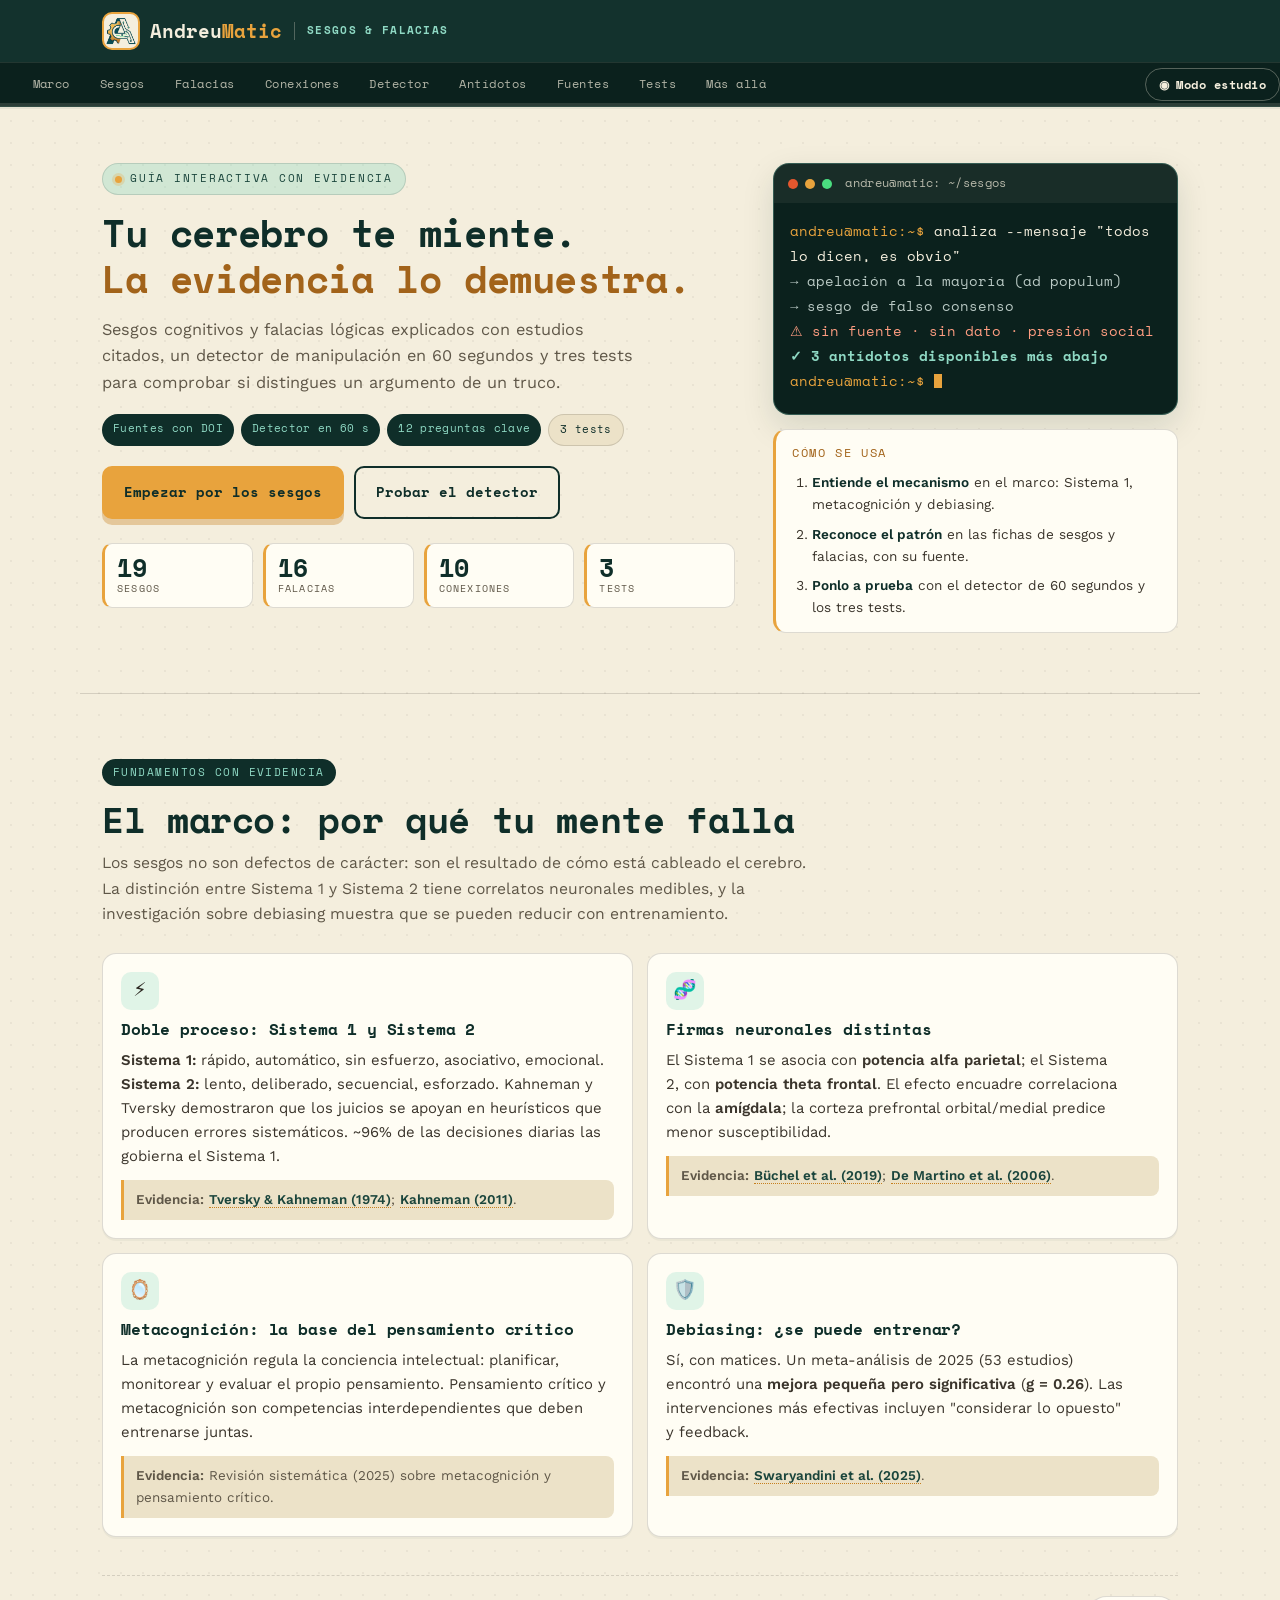
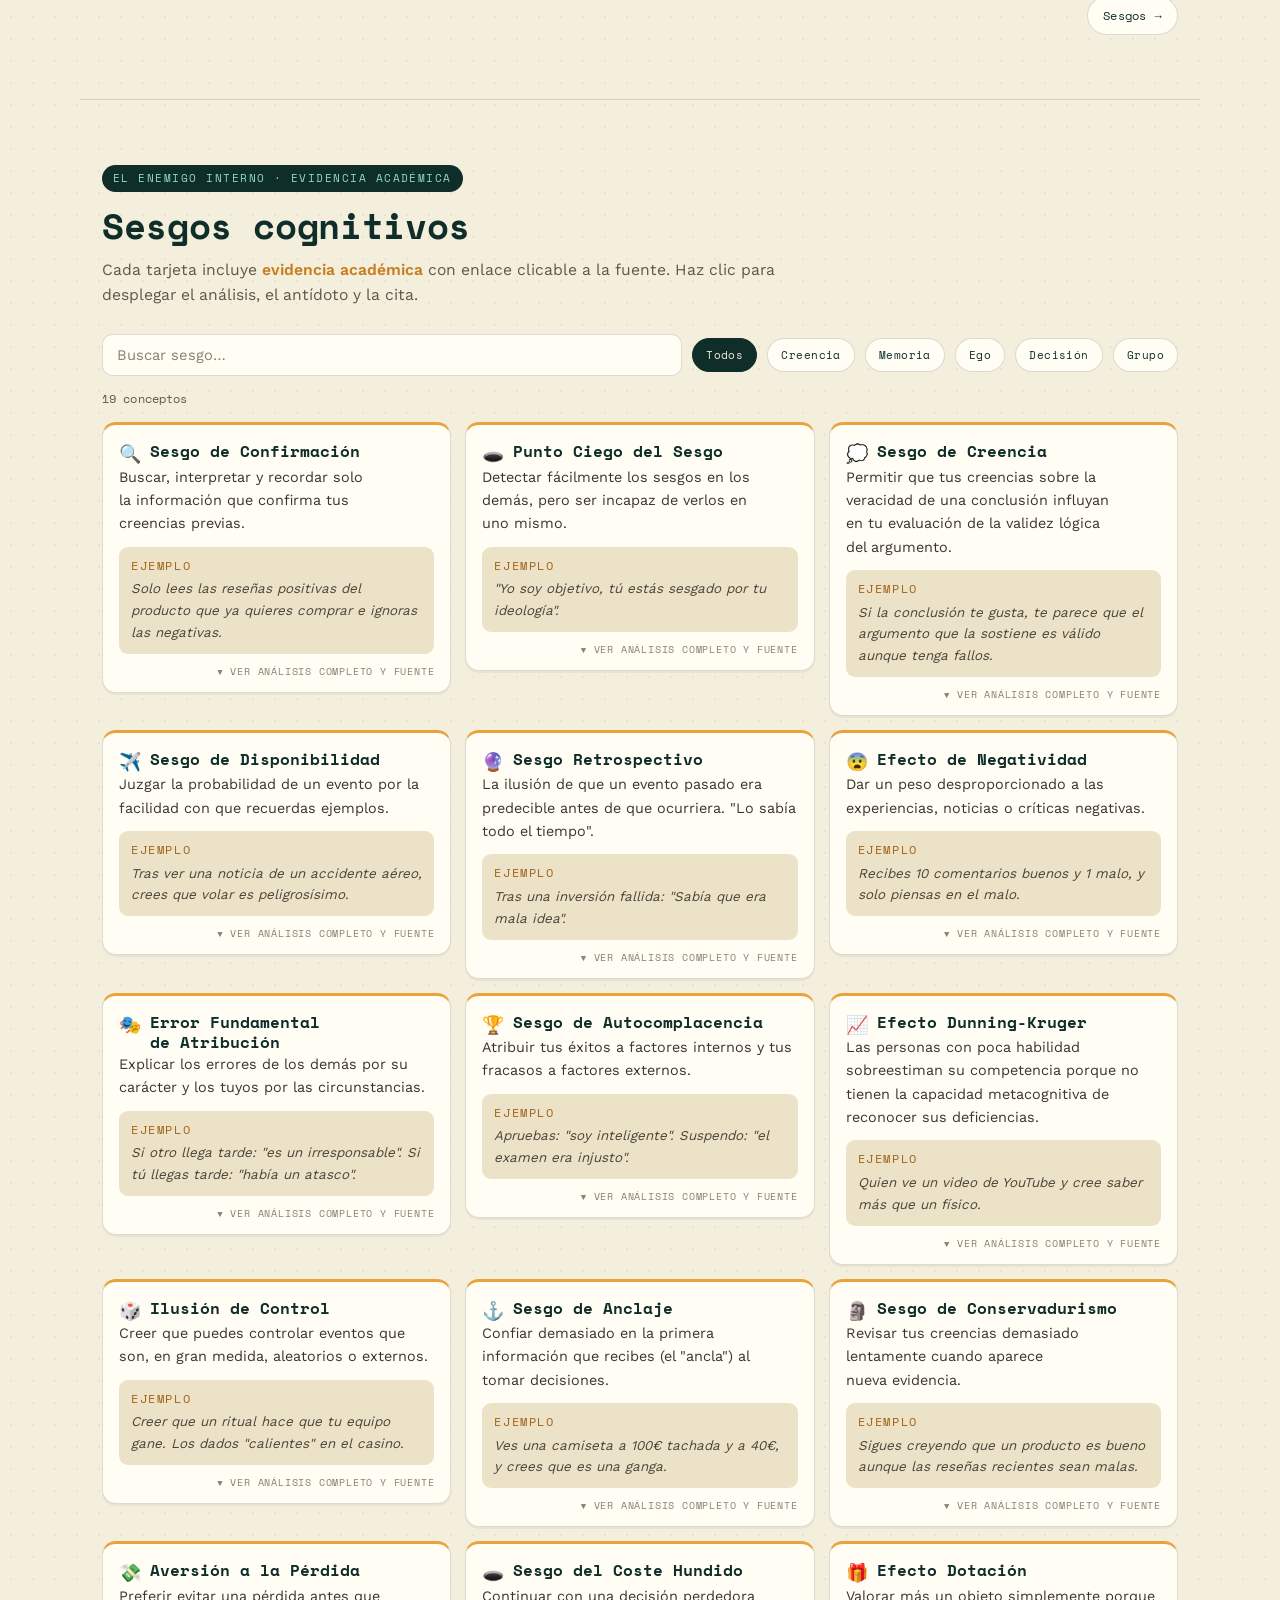
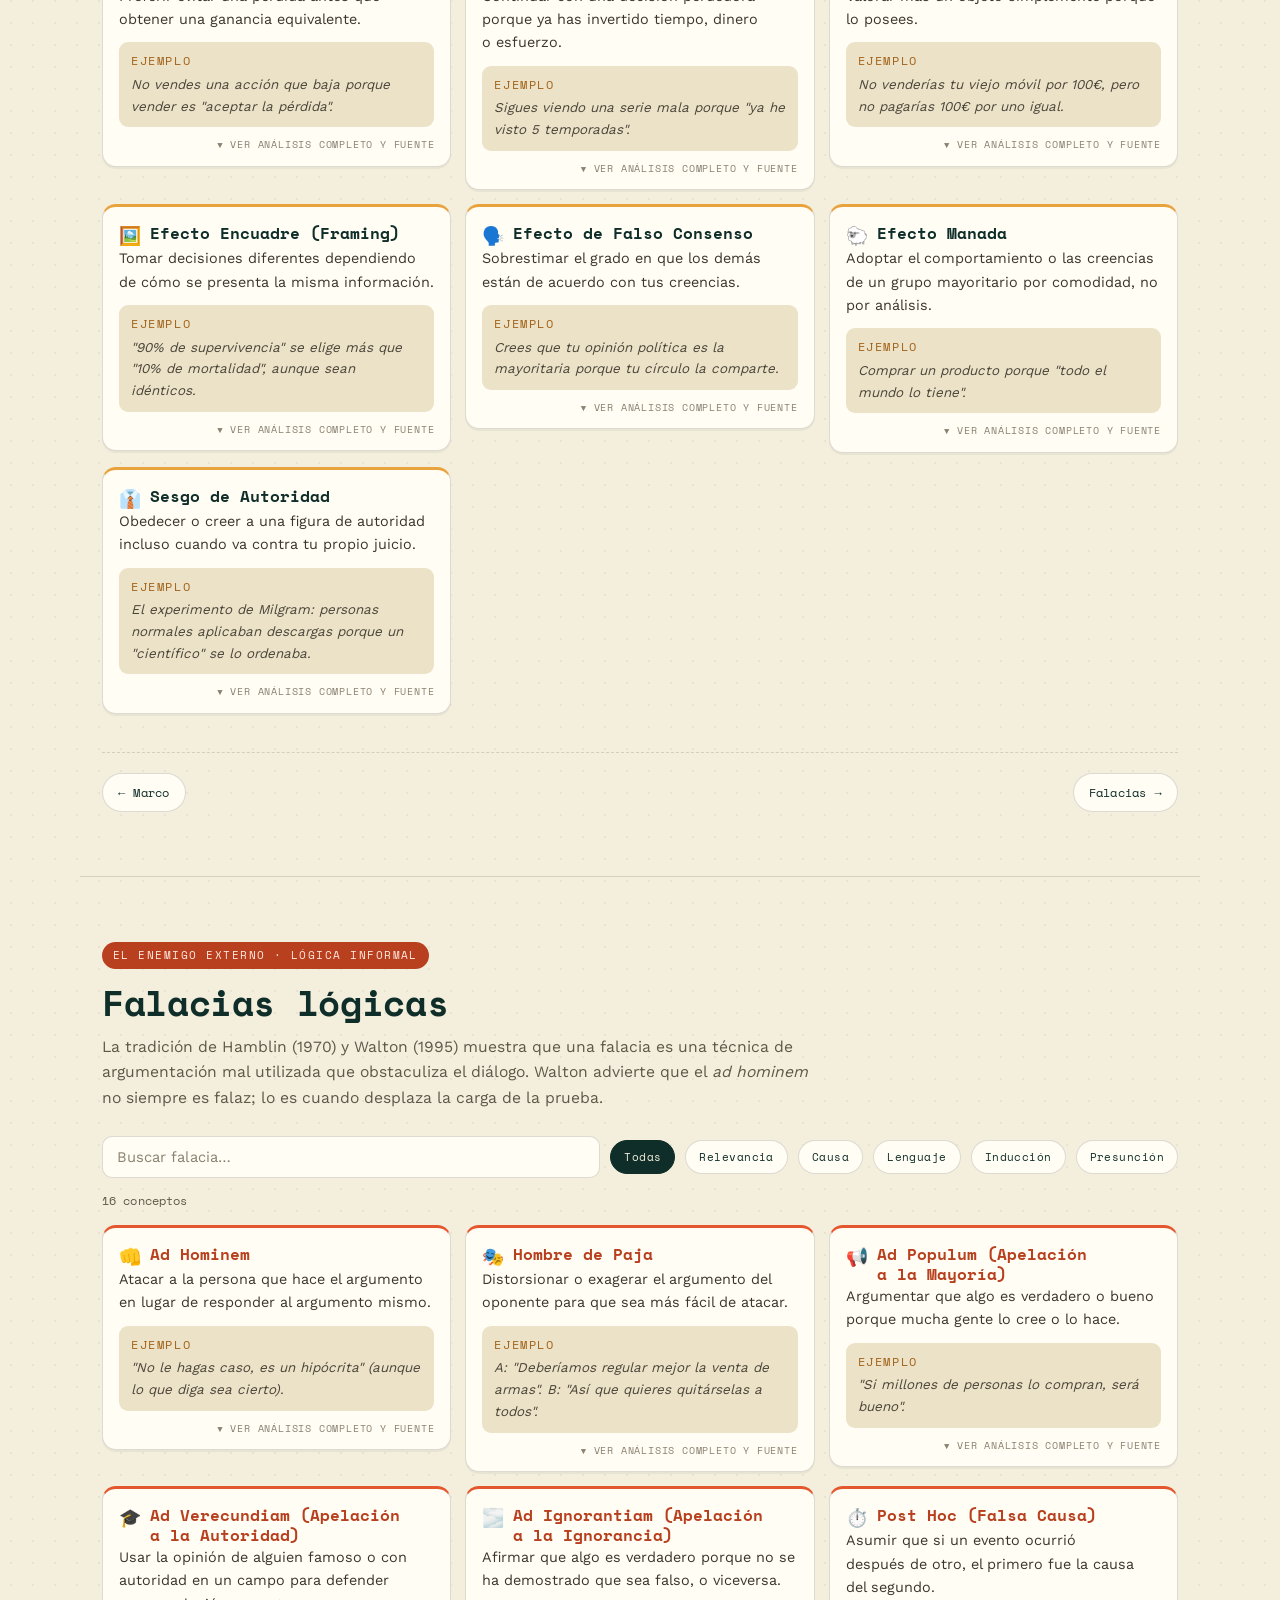
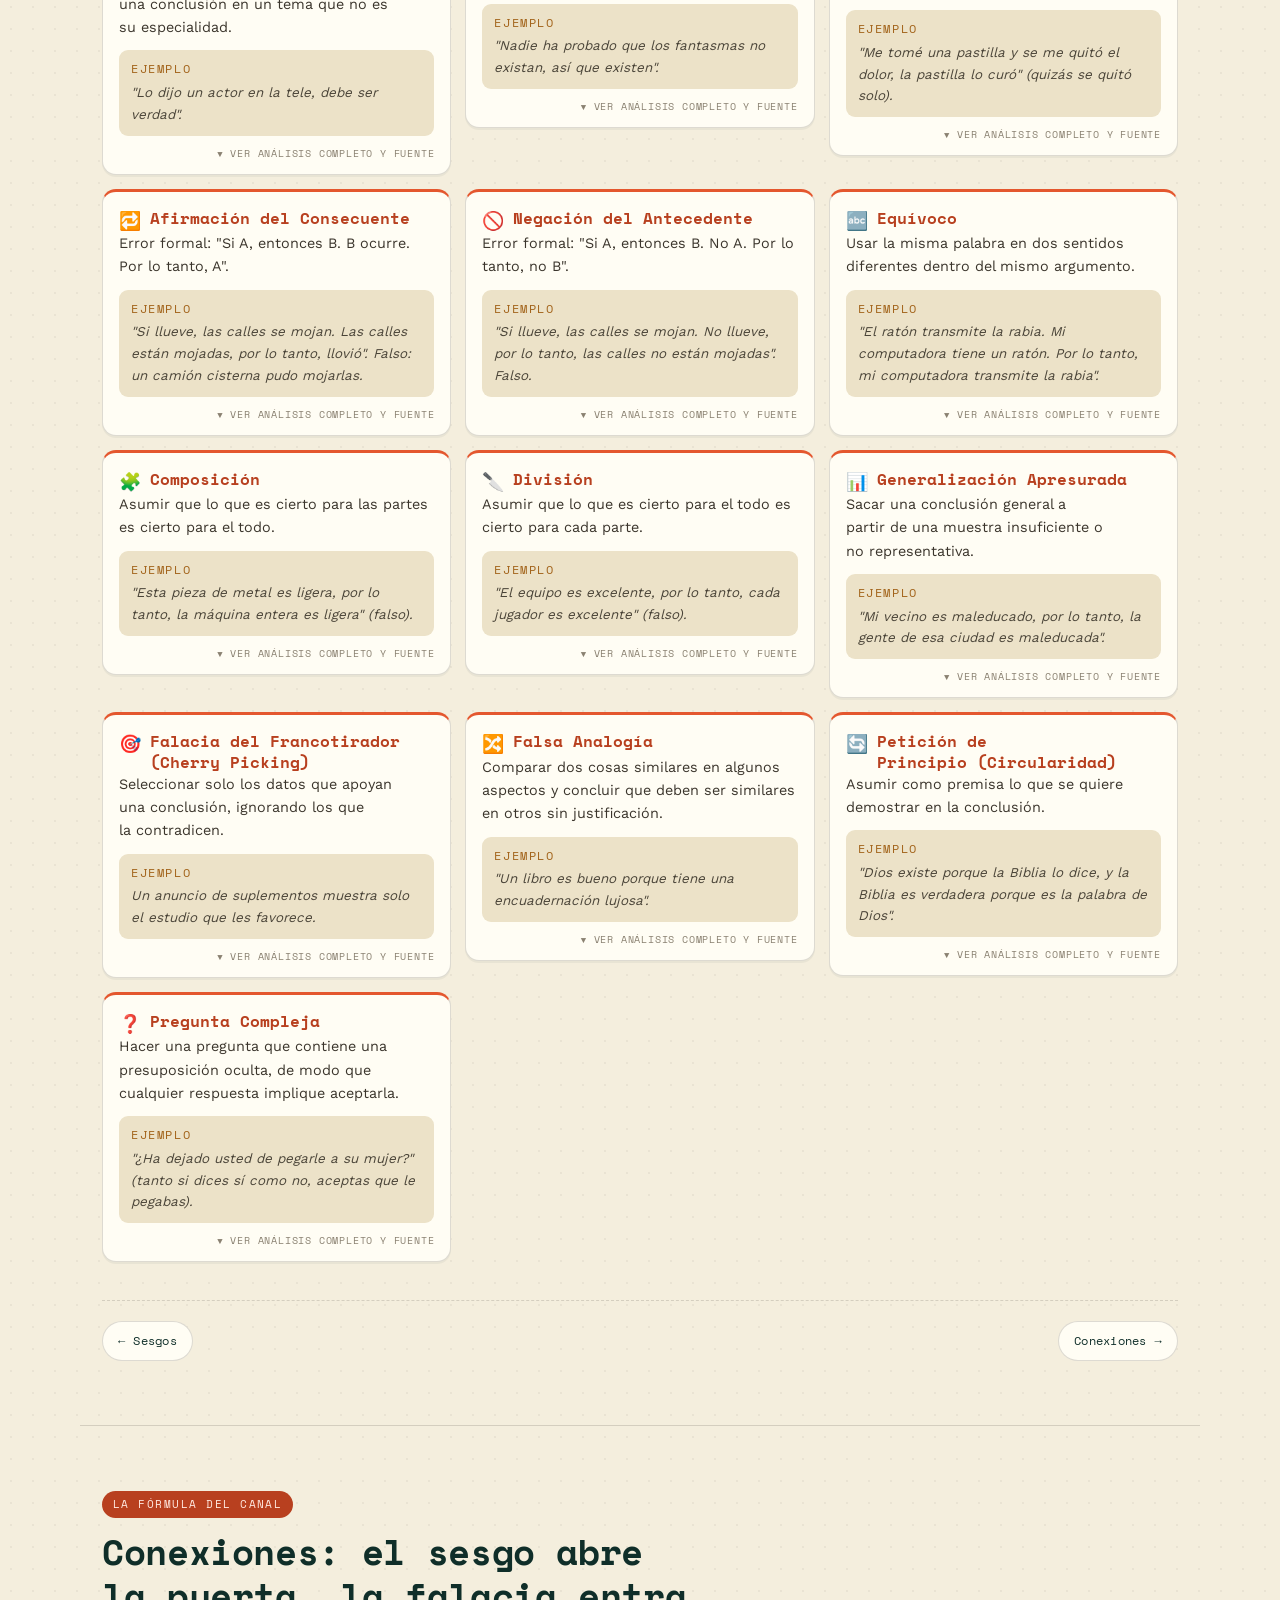
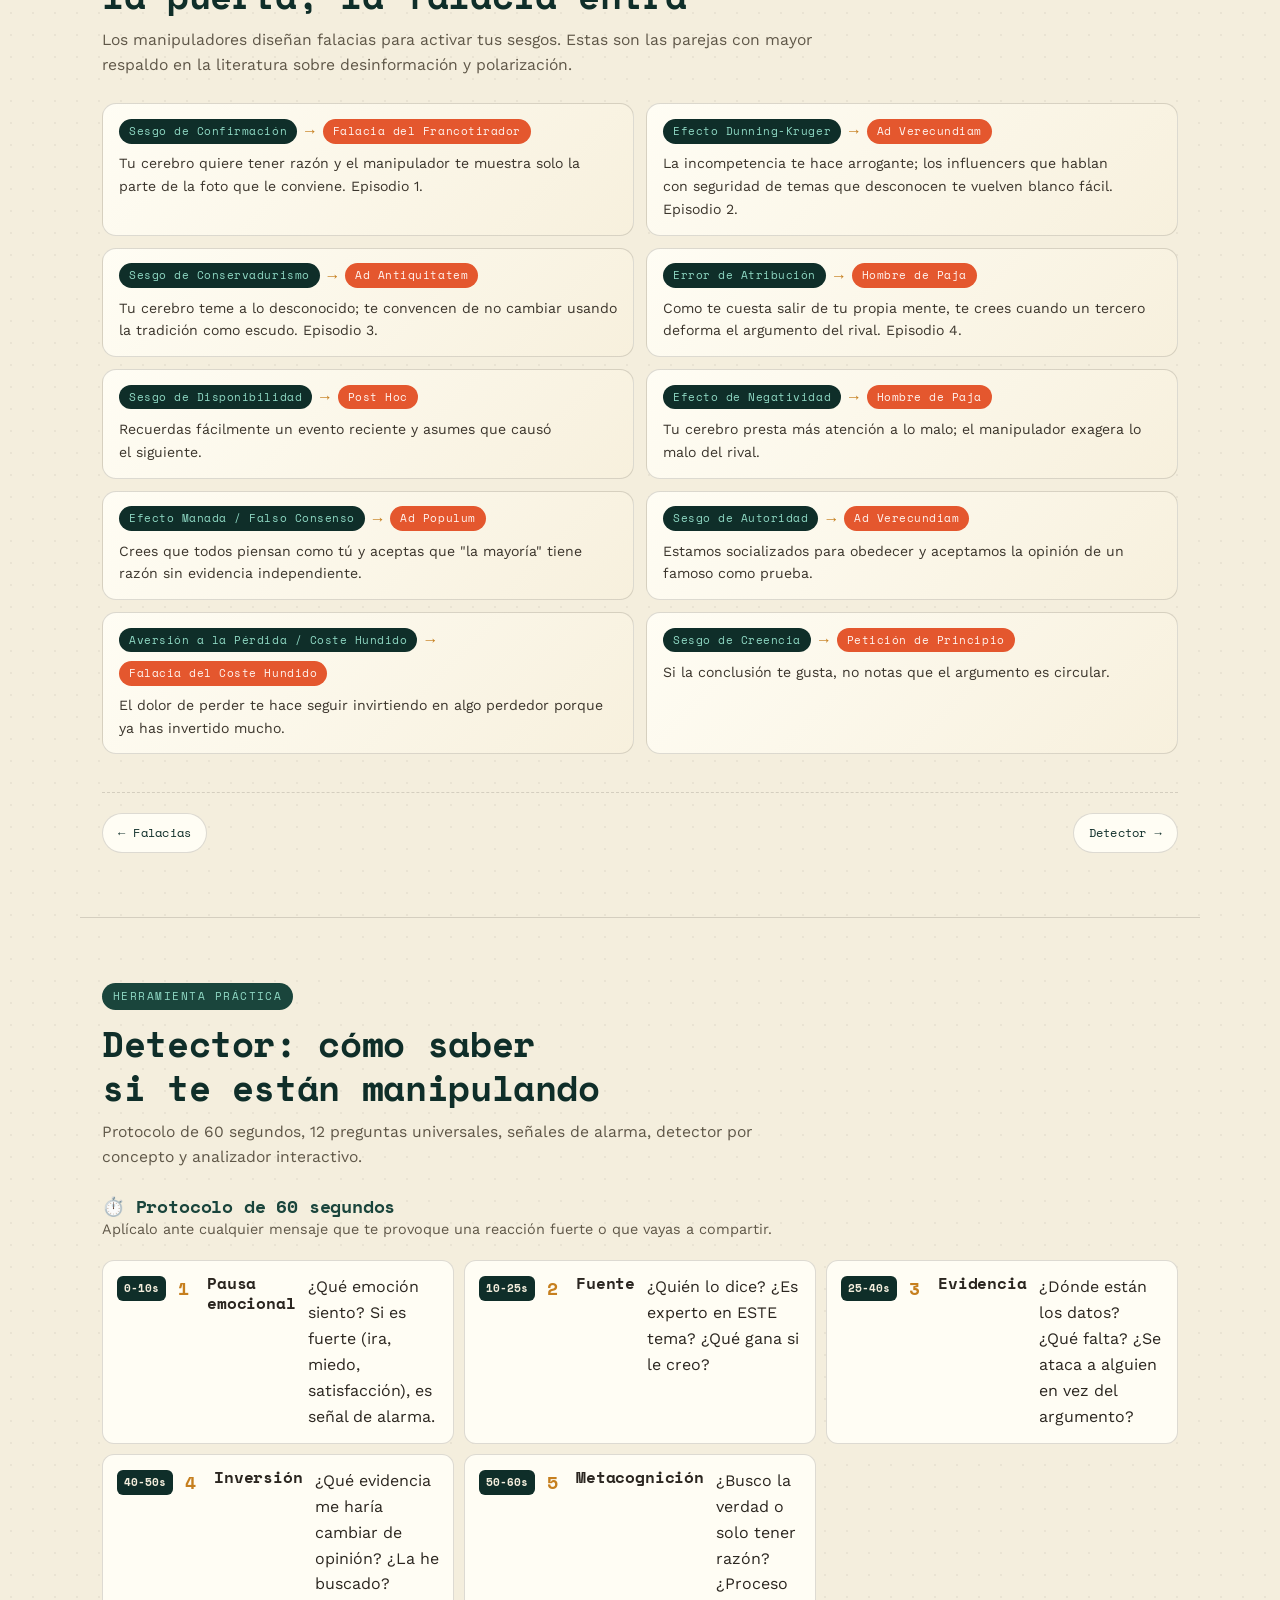
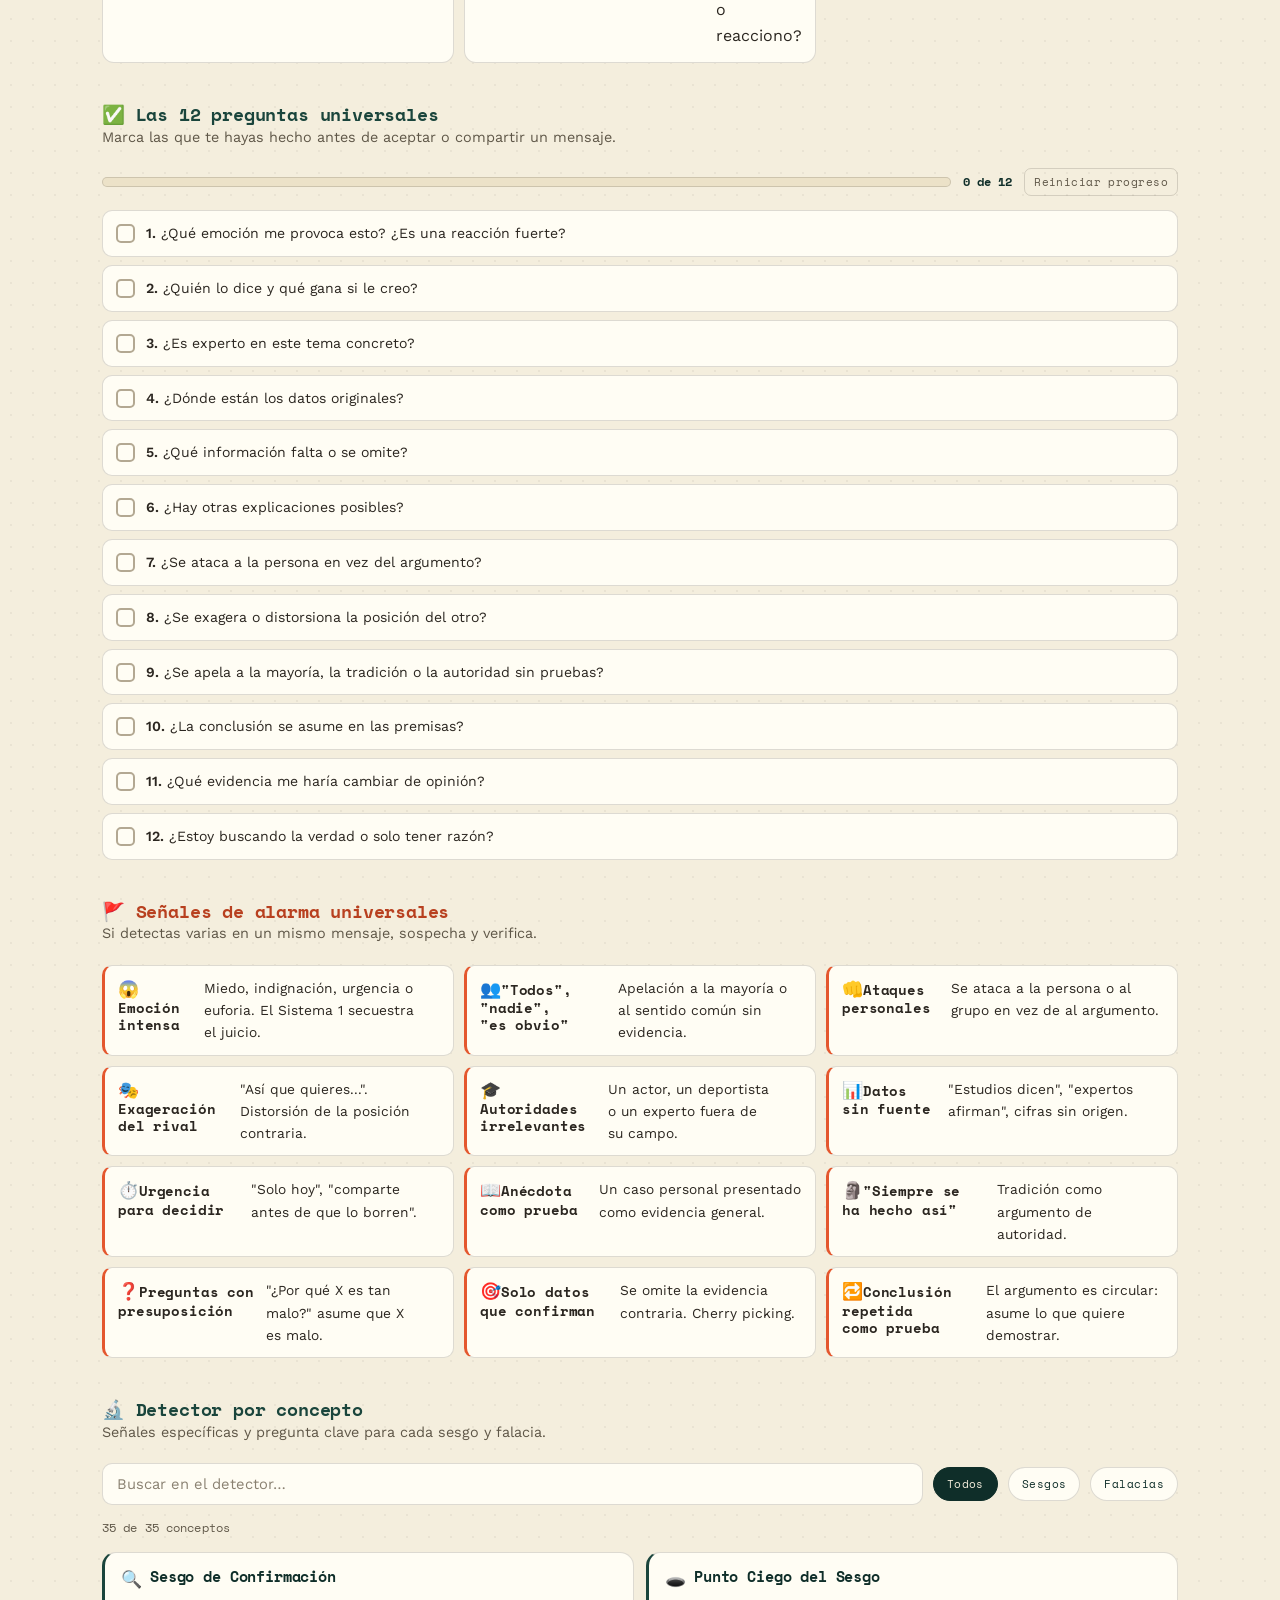
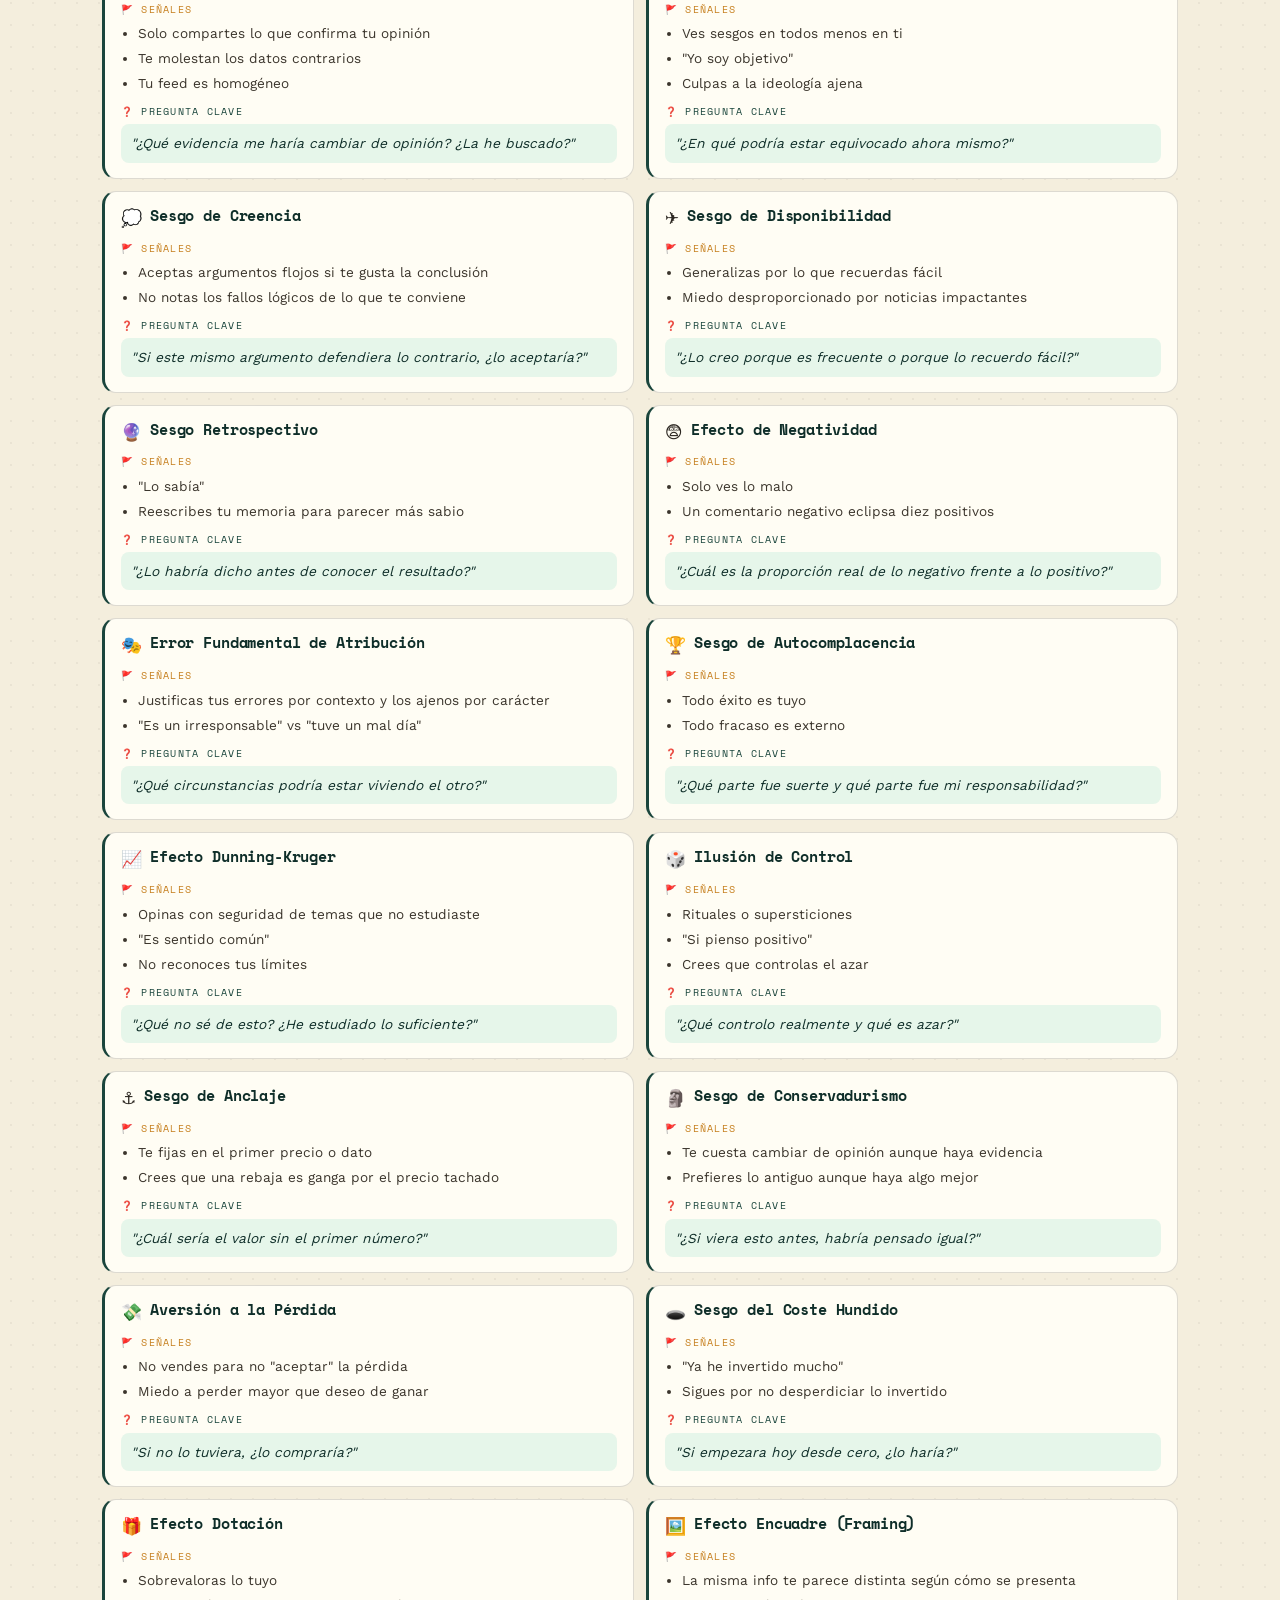
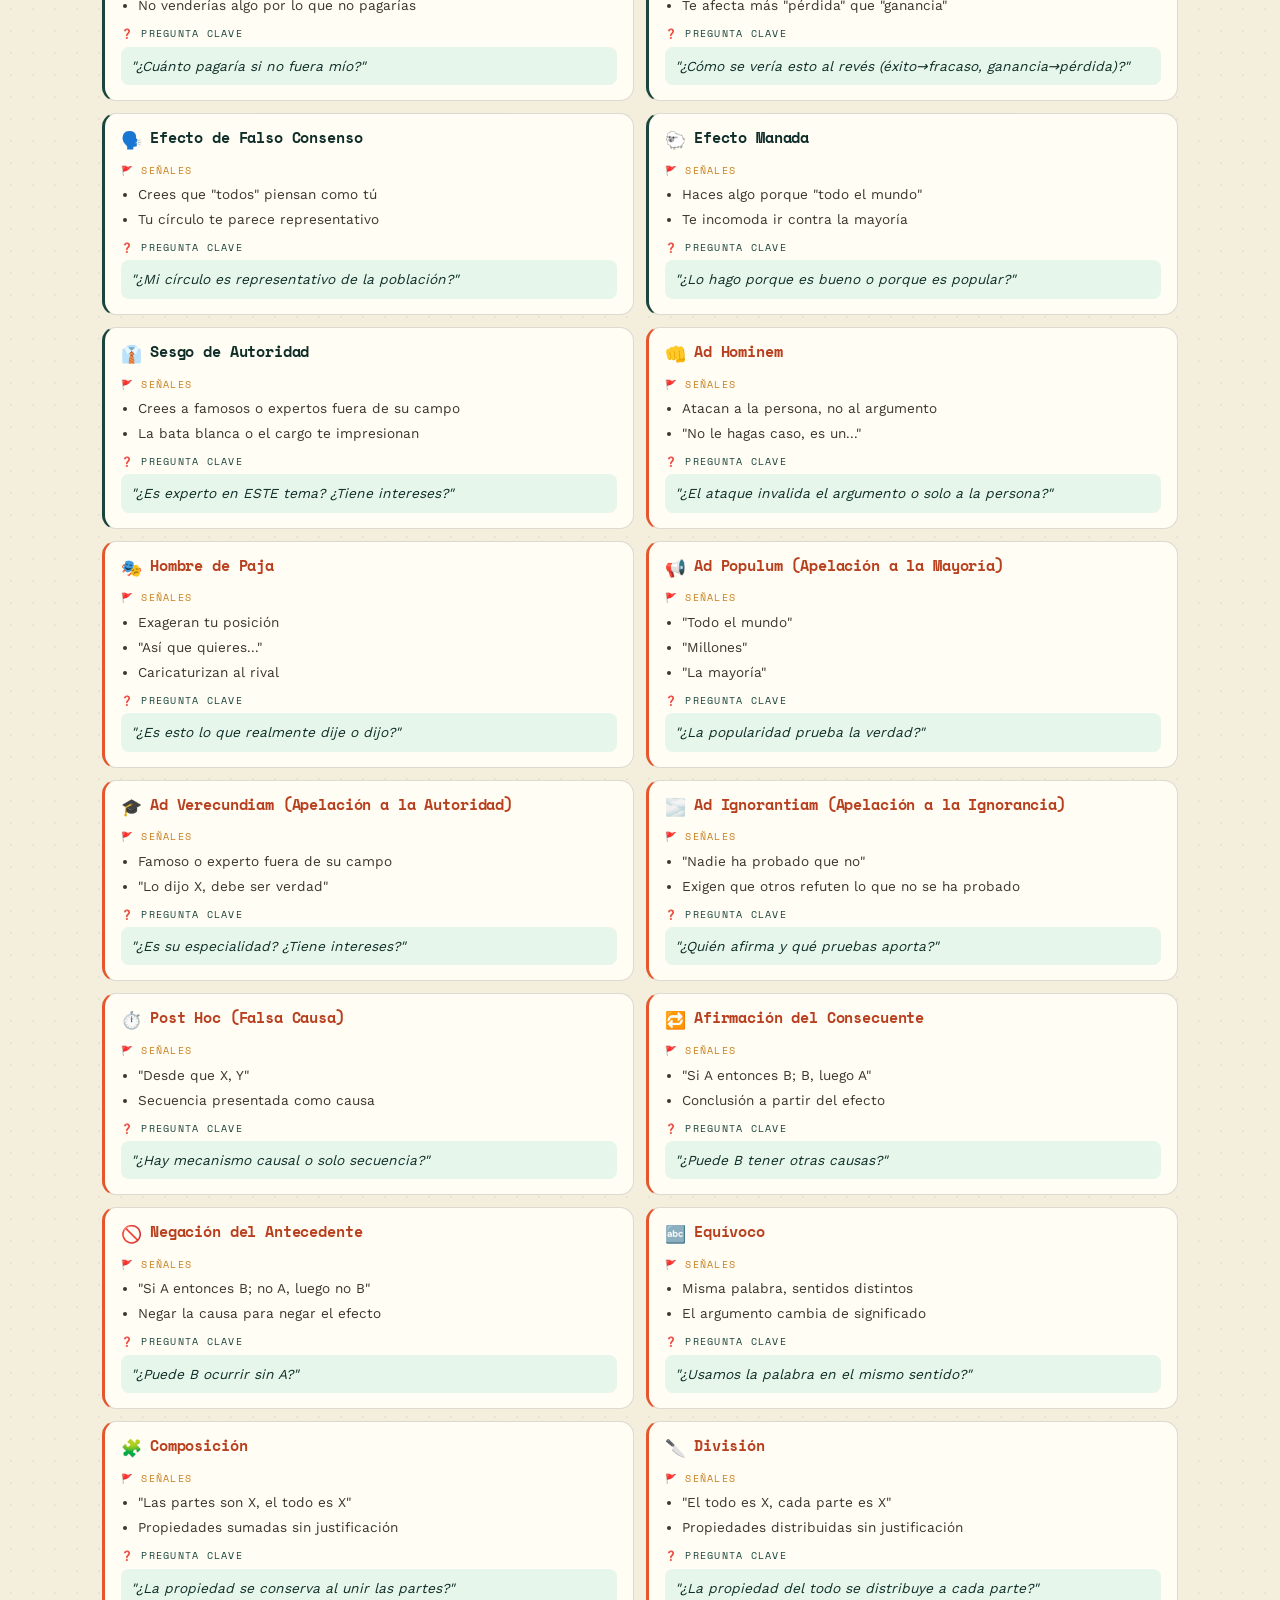
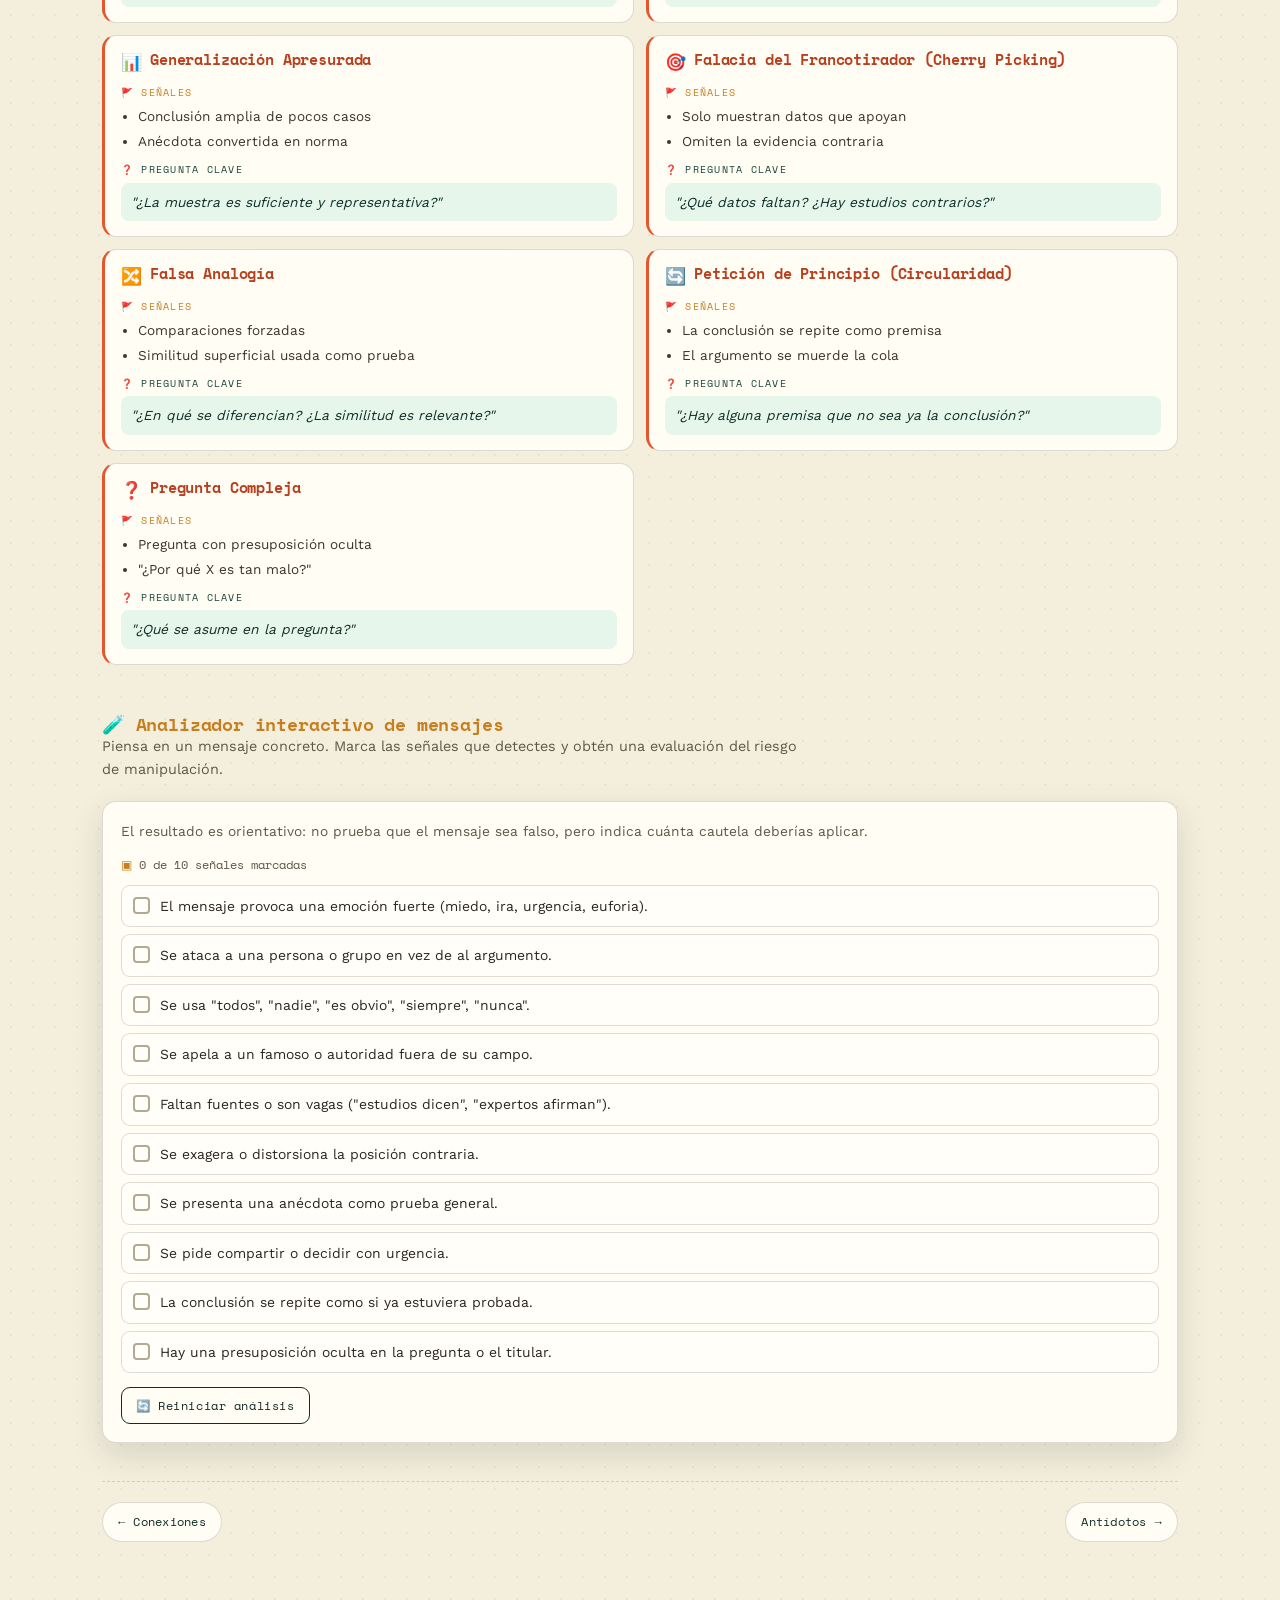
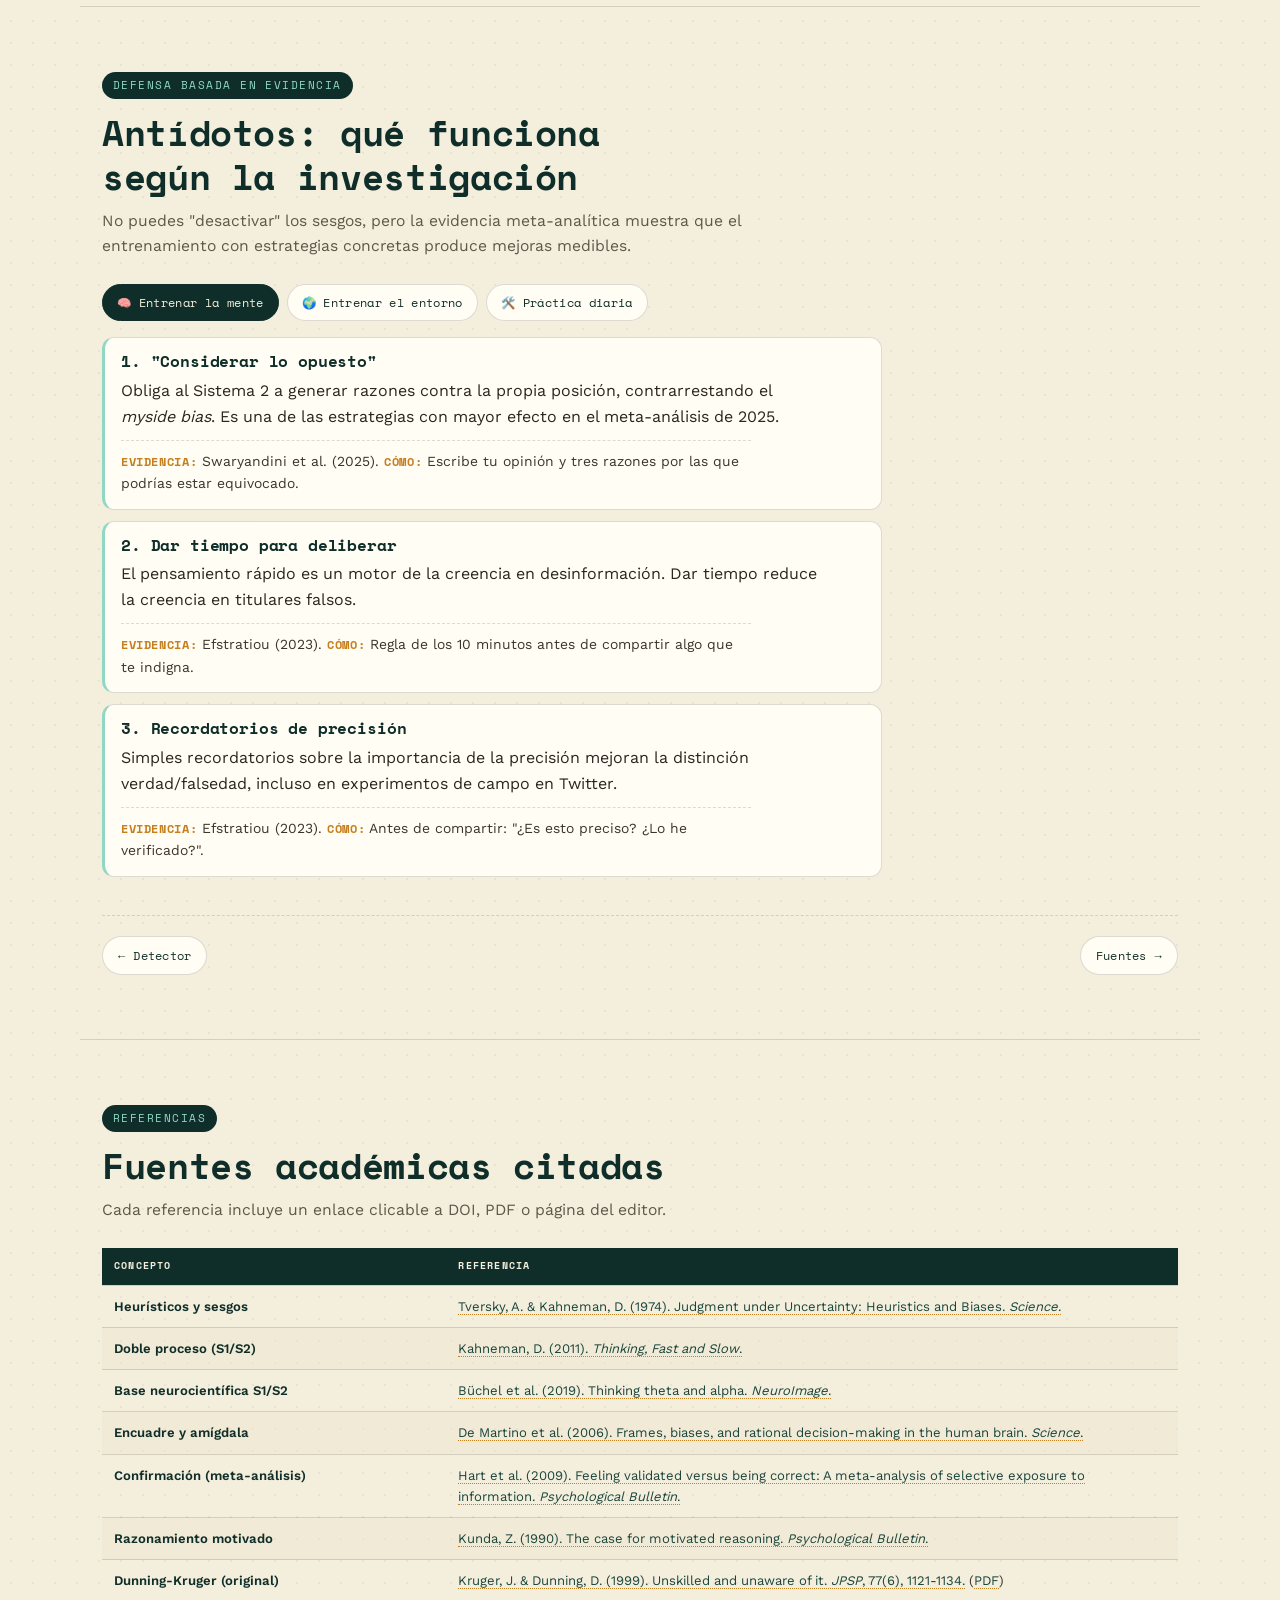
==== index.html @ ca799f78 "En modo compacto desaparece la barra de marca y Modo estudio pasa a la barra de navegacion El logo s" ====
<!DOCTYPE html>
<html lang="es">
<head>
<meta charset="utf-8">
<meta name="viewport" content="width=device-width, initial-scale=1">
<title>Sesgos y falacias · Guía interactiva con evidencia | AndreuMatic</title>
<meta name="description" content="Guía interactiva de sesgos cognitivos y falacias lógicas con fuentes académicas citadas, un detector de manipulación en 60 segundos y tres tests de autoevaluación.">
<link rel="canonical" href="https://sesgosyfalacias.andreumatic.com/">
<meta property="og:type" content="website">
<meta property="og:locale" content="es_ES">
<meta property="og:site_name" content="AndreuMatic">
<meta property="og:title" content="Sesgos y falacias · Guía interactiva con evidencia">
<meta property="og:description" content="Tu cerebro te miente. La evidencia lo demuestra. Sesgos, falacias, detector de manipulación y tests, con fuentes citadas.">
<meta property="og:url" content="https://sesgosyfalacias.andreumatic.com/">
<meta name="twitter:card" content="summary_large_image">
<meta property="og:image" content="https://sesgosyfalacias.andreumatic.com/assets/og-sesgos.png">
<meta property="og:image:width" content="1200">
<meta property="og:image:height" content="630">
<meta property="og:image:alt" content="Sesgos y falacias: guía interactiva con evidencia de AndreuMatic">
<meta name="twitter:image" content="https://sesgosyfalacias.andreumatic.com/assets/og-sesgos.png">
<meta name="twitter:title" content="Sesgos y falacias · Guía interactiva con evidencia">
<meta name="twitter:description" content="Tu cerebro te miente. La evidencia lo demuestra. 19 sesgos, 16 falacias, detector de manipulación y 3 tests, con fuentes citadas.">
<link rel="manifest" href="/manifest.webmanifest">
<meta name="theme-color" content="#0f2e29">
<link rel="icon" href="assets/favicon.svg" type="image/svg+xml">
<link rel="icon" href="assets/favicon-32x32.png" sizes="32x32" type="image/png">
<link rel="apple-touch-icon" href="assets/apple-touch-icon.png">
<link rel="stylesheet" href="css/estilos.css?v=11">
<script type="application/ld+json">
{
 "@context": "https://schema.org",
 "@graph": [
  {
   "@type": "WebSite",
   "@id": "https://sesgosyfalacias.andreumatic.com/#website",
   "url": "https://sesgosyfalacias.andreumatic.com/",
   "name": "Sesgos y Falacias",
   "inLanguage": "es",
   "publisher": {
    "@type": "Organization",
    "name": "AndreuMatic",
    "url": "https://andreumatic.com"
   }
  },
  {
   "@type": [
    "Article",
    "LearningResource"
   ],
   "@id": "https://sesgosyfalacias.andreumatic.com/#guia",
   "headline": "Sesgos y falacias: guía interactiva con evidencia",
   "description": "Guía interactiva de sesgos cognitivos y falacias lógicas con fuentes académicas citadas, detector de manipulación en 60 segundos y tres tests de autoevaluación.",
   "inLanguage": "es",
   "datePublished": "2026-11-01",
   "dateModified": "2026-11-01",
   "isAccessibleForFree": true,
   "learningResourceType": "Guía interactiva",
   "audience": {
    "@type": "Audience",
    "audienceType": "Público general, estudiantes y docentes"
   },
   "teaches": [
    "Sesgos cognitivos",
    "Falacias lógicas",
    "Pensamiento crítico",
    "Verificación de fuentes"
   ],
   "about": [
    {
     "@type": "Thing",
     "name": "Sesgo cognitivo"
    },
    {
     "@type": "Thing",
     "name": "Falacia lógica"
    },
    {
     "@type": "Thing",
     "name": "Desinformación"
    }
   ],
   "author": {
    "@type": "Organization",
    "name": "AndreuMatic",
    "url": "https://andreumatic.com"
   },
   "publisher": {
    "@type": "Organization",
    "name": "AndreuMatic",
    "url": "https://andreumatic.com"
   },
   "image": "https://sesgosyfalacias.andreumatic.com/assets/og-sesgos.png",
   "mainEntityOfPage": "https://sesgosyfalacias.andreumatic.com/"
  },
  {
   "@type": "BreadcrumbList",
   "itemListElement": [
    {
     "@type": "ListItem",
     "position": 1,
     "name": "AndreuMatic",
     "item": "https://andreumatic.com"
    },
    {
     "@type": "ListItem",
     "position": 2,
     "name": "Sesgos y Falacias",
     "item": "https://sesgosyfalacias.andreumatic.com/"
    }
   ]
  }
 ]
}
</script>
</head>
<body>
<nav class="skipbar" aria-label="Atajos de la página">
  <a href="#contenido">Ir al contenido</a>
  <a href="#sesgos">Ir a los sesgos</a>
  <a href="#detector">Ir al detector</a>
  <a href="#test">Ir a los tests</a>
</nav>
<a class="skip" href="#contenido">Saltar al contenido</a>
<noscript>
  <div class="wrap nojs-note">
    <p><strong>Estás viendo la versión sin JavaScript.</strong> Las tarjetas interactivas, el detector y los tests necesitan JavaScript. Aquí tienes la lista completa de conceptos:</p>
    <h2>19 sesgos cognitivos</h2>
    <ul class="nojs-list"><li>Sesgo de Confirmación</li><li>Punto Ciego del Sesgo</li><li>Sesgo de Creencia</li><li>Sesgo de Disponibilidad</li><li>Sesgo Retrospectivo</li><li>Efecto de Negatividad</li><li>Error Fundamental de Atribución</li><li>Sesgo de Autocomplacencia</li><li>Efecto Dunning-Kruger</li><li>Ilusión de Control</li><li>Sesgo de Anclaje</li><li>Sesgo de Conservadurismo</li><li>Aversión a la Pérdida</li><li>Sesgo del Coste Hundido</li><li>Efecto Dotación</li><li>Efecto Encuadre (Framing)</li><li>Efecto de Falso Consenso</li><li>Efecto Manada</li><li>Sesgo de Autoridad</li></ul>
    <h2>16 falacias lógicas</h2>
    <ul class="nojs-list"><li>Ad Hominem</li><li>Hombre de Paja</li><li>Ad Populum (Apelación a la Mayoría)</li><li>Ad Verecundiam (Apelación a la Autoridad)</li><li>Ad Ignorantiam (Apelación a la Ignorancia)</li><li>Post Hoc (Falsa Causa)</li><li>Afirmación del Consecuente</li><li>Negación del Antecedente</li><li>Equívoco</li><li>Composición</li><li>División</li><li>Generalización Apresurada</li><li>Falacia del Francotirador (Cherry Picking)</li><li>Falsa Analogía</li><li>Petición de Principio (Circularidad)</li><li>Pregunta Compleja</li></ul>
  </div>
</noscript>


<header class="site-header">
  <div class="header-in">
    <a class="brand" href="https://andreumatic.com" target="_blank" rel="noopener">
      <span class="brand-logo"><img src="assets/icono-firma.png" alt=""></span>
      <b>Andreu<span class="lit">Matic</span></b>
      <span class="brand-sub">Sesgos &amp; Falacias</span>
    </a>
  </div>
  <div class="nav-row">
    <nav class="nav-links" aria-label="Secciones de la guía">
      <a href="#marco">Marco</a>
      <a href="#sesgos">Sesgos</a>
      <a href="#falacias">Falacias</a>
      <a href="#conexiones">Conexiones</a>
      <a href="#detector">Detector</a>
      <a href="#antidotos">Antídotos</a>
      <a href="#fuentes">Fuentes</a>
      <a href="#test">Tests</a>
      <a href="mas-alla-de-los-sesgos.html">Más allá</a>
    </nav>
    <button class="study-toggle" id="studyToggle" type="button" aria-pressed="false" aria-label="Modo estudio"><span class="st-ico" aria-hidden="true">◉</span> <span class="st-txt">Modo estudio</span></button>
  </div>
  <div class="readbar-track" role="progressbar" aria-label="Progreso de lectura" aria-valuemin="0" aria-valuemax="100" aria-valuenow="0"><div class="readbar" id="readbar"></div></div>
</header>

<main id="contenido">

<section class="hero" id="inicio">
  <div class="hero-copy">
    <p class="eyebrow">Guía interactiva con evidencia</p>
    <h1>Tu cerebro te miente.<br><span class="hl">La evidencia lo demuestra.</span></h1>
    <p class="sub">Sesgos cognitivos y falacias lógicas explicados con estudios citados, un detector de manipulación en 60 segundos y tres tests para comprobar si distingues un argumento de un truco.</p>
    <div class="hero-points">
      <span class="pill">Fuentes con DOI</span>
      <span class="pill">Detector en 60 s</span>
      <span class="pill">12 preguntas clave</span>
      <span class="pill alt">3 tests</span>
    </div>
    <div class="hero-ctas">
      <a class="btn btn-primary" href="#sesgos">Empezar por los sesgos</a>
      <a class="btn btn-ghost" href="#detector">Probar el detector</a>
    </div>
    <div class="hero-stats">
      <div class="stat"><div class="num" id="statSesgos">0</div><div class="lbl">Sesgos</div></div>
      <div class="stat"><div class="num" id="statFalacias">0</div><div class="lbl">Falacias</div></div>
      <div class="stat"><div class="num" id="statPares">0</div><div class="lbl">Conexiones</div></div>
      <div class="stat"><div class="num">3</div><div class="lbl">Tests</div></div>
    </div>
  </div>
  <div class="hero-side">
  <div class="term" aria-hidden="true">
    <div class="term-bar"><i></i><i></i><i></i><span>andreu@matic: ~/sesgos</span></div>
    <div class="term-body">
      <div><span class="prompt">andreu@matic:~$</span> <span class="cmd">analiza --mensaje "todos lo dicen, es obvio"</span></div>
      <div class="out">→ apelación a la mayoría (ad populum)</div>
      <div class="out">→ sesgo de falso consenso</div>
      <div class="bad">⚠ sin fuente · sin dato · presión social</div>
      <div class="good">✓ 3 antídotos disponibles más abajo</div>
      <div><span class="prompt">andreu@matic:~$</span> <span class="term-caret"></span></div>
    </div>
  </div>
  <aside class="hero-card">
    <p class="hero-card-h">Cómo se usa</p>
    <ol class="steps">
      <li><strong>Entiende el mecanismo</strong> en el marco: Sistema 1, metacognición y debiasing.</li>
      <li><strong>Reconoce el patrón</strong> en las fichas de sesgos y falacias, con su fuente.</li>
      <li><strong>Ponlo a prueba</strong> con el detector de 60 segundos y los tres tests.</li>
    </ol>
  </aside>
  </div>
</section>

<section id="marco">
  <div class="section-head reveal">
    <span class="section-tag tag-purple">Fundamentos con evidencia</span>
    <h2>El marco: por qué tu mente falla</h2>
    <p>Los sesgos no son defectos de carácter: son el resultado de cómo está cableado el cerebro. La distinción entre Sistema 1 y Sistema 2 tiene correlatos neuronales medibles, y la investigación sobre debiasing muestra que se pueden reducir con entrenamiento.</p>
  </div>
  <div class="grid-2">
    <div class="concept-card reveal">
      <div class="icon">⚡</div>
      <h3>Doble proceso: Sistema 1 y Sistema 2</h3>
      <p><strong>Sistema 1:</strong> rápido, automático, sin esfuerzo, asociativo, emocional. <strong>Sistema 2:</strong> lento, deliberado, secuencial, esforzado. Kahneman y Tversky demostraron que los juicios se apoyan en heurísticos que producen errores sistemáticos. ~96% de las decisiones diarias las gobierna el Sistema 1.</p>
      <div class="example"><strong>Evidencia:</strong> <a href="https://doi.org/10.1126/science.185.4157.1124" target="_blank" rel="noopener">Tversky & Kahneman (1974)</a>; <a href="https://www.worldcat.org/title/thinking-fast-and-slow/oclc/701015396" target="_blank" rel="noopener">Kahneman (2011)</a>.</div>
    </div>
    <div class="concept-card reveal">
      <div class="icon">🧬</div>
      <h3>Firmas neuronales distintas</h3>
      <p>El Sistema 1 se asocia con <strong>potencia alfa parietal</strong>; el Sistema 2, con <strong>potencia theta frontal</strong>. El efecto encuadre correlaciona con la <strong>amígdala</strong>; la corteza prefrontal orbital/medial predice menor susceptibilidad.</p>
      <div class="example"><strong>Evidencia:</strong> <a href="https://doi.org/10.1016/j.neuroimage.2019.116096" target="_blank" rel="noopener">Büchel et al. (2019)</a>; <a href="https://doi.org/10.1126/science.1128356" target="_blank" rel="noopener">De Martino et al. (2006)</a>.</div>
    </div>
    <div class="concept-card reveal">
      <div class="icon">🪞</div>
      <h3>Metacognición: la base del pensamiento crítico</h3>
      <p>La metacognición regula la conciencia intelectual: planificar, monitorear y evaluar el propio pensamiento. Pensamiento crítico y metacognición son competencias interdependientes que deben entrenarse juntas.</p>
      <div class="example"><strong>Evidencia:</strong> Revisión sistemática (2025) sobre metacognición y pensamiento crítico.</div>
    </div>
    <div class="concept-card reveal">
      <div class="icon">🛡️</div>
      <h3>Debiasing: ¿se puede entrenar?</h3>
      <p>Sí, con matices. Un meta-análisis de 2025 (53 estudios) encontró una <strong>mejora pequeña pero significativa</strong> (<strong>g = 0.26</strong>). Las intervenciones más efectivas incluyen "considerar lo opuesto" y feedback.</p>
      <div class="example"><strong>Evidencia:</strong> <a href="https://doi.org/10.1007/s10648-025-09999-5" target="_blank" rel="noopener">Swaryandini et al. (2025)</a>.</div>
    </div>
  </div>
</section>

<section id="sesgos">
  <div class="section-head reveal">
    <span class="section-tag tag-purple">El enemigo interno · Evidencia académica</span>
    <h2>Sesgos cognitivos</h2>
    <p>Cada tarjeta incluye <strong class="u-amber">evidencia académica</strong> con enlace clicable a la fuente. Haz clic para desplegar el análisis, el antídoto y la cita.</p>
  </div>
  <div class="controls">
    <div class="search-box"><input type="search" id="searchSesgos" placeholder="Buscar sesgo…" autocomplete="off" spellcheck="false" aria-label="Buscar sesgo por nombre o descripción"></div>
    <button class="filter-chip active" aria-pressed="true" data-filter="all" data-target="sesgos">Todos</button>
    <button class="filter-chip" aria-pressed="false" data-filter="creencia" data-target="sesgos">Creencia</button>
    <button class="filter-chip" aria-pressed="false" data-filter="memoria" data-target="sesgos">Memoria</button>
    <button class="filter-chip" aria-pressed="false" data-filter="ego" data-target="sesgos">Ego</button>
    <button class="filter-chip" aria-pressed="false" data-filter="decision" data-target="sesgos">Decisión</button>
    <button class="filter-chip" aria-pressed="false" data-filter="grupo" data-target="sesgos">Grupo</button>
  </div>
  <p class="result-count" id="countSesgos" aria-live="polite"></p>
  <div class="study-banner">👁️ Modo estudio: definiciones y ejemplos difuminados. <span class="sb-hover">Pasa el cursor para revelarlos.</span><span class="sb-touch">Toca la tarjeta para revelarlos.</span></div>
  <div class="cards-grid" id="gridSesgos"></div>
</section>

<section id="falacias">
  <div class="section-head reveal">
    <span class="section-tag tag-orange">El enemigo externo · Lógica informal</span>
    <h2>Falacias lógicas</h2>
    <p>La tradición de Hamblin (1970) y Walton (1995) muestra que una falacia es una técnica de argumentación mal utilizada que obstaculiza el diálogo. Walton advierte que el <em>ad hominem</em> no siempre es falaz; lo es cuando desplaza la carga de la prueba.</p>
  </div>
  <div class="controls">
    <div class="search-box"><input type="search" id="searchFalacias" placeholder="Buscar falacia…" autocomplete="off" spellcheck="false" aria-label="Buscar falacia por nombre o descripción"></div>
    <button class="filter-chip active" aria-pressed="true" data-filter="all" data-target="falacias">Todas</button>
    <button class="filter-chip" aria-pressed="false" data-filter="relevancia" data-target="falacias">Relevancia</button>
    <button class="filter-chip" aria-pressed="false" data-filter="causa" data-target="falacias">Causa</button>
    <button class="filter-chip" aria-pressed="false" data-filter="lenguaje" data-target="falacias">Lenguaje</button>
    <button class="filter-chip" aria-pressed="false" data-filter="induccion" data-target="falacias">Inducción</button>
    <button class="filter-chip" aria-pressed="false" data-filter="presuncion" data-target="falacias">Presunción</button>
  </div>
  <p class="result-count" id="countFalacias" aria-live="polite"></p>
  <div class="study-banner">👁️ Modo estudio activo.</div>
  <div class="cards-grid" id="gridFalacias"></div>
</section>

<section id="conexiones">
  <div class="section-head reveal">
    <span class="section-tag tag-orange">La fórmula del canal</span>
    <h2>Conexiones: el sesgo abre la puerta, la falacia entra</h2>
    <p>Los manipuladores diseñan falacias para activar tus sesgos. Estas son las parejas con mayor respaldo en la literatura sobre desinformación y polarización.</p>
  </div>
  <div class="pairs-grid" id="gridPares"></div>
</section>

<section id="detector">
  <div class="section-head reveal">
    <span class="section-tag tag-green">Herramienta práctica</span>
    <h2>Detector: cómo saber si te están manipulando</h2>
    <p>Protocolo de 60 segundos, 12 preguntas universales, señales de alarma, detector por concepto y analizador interactivo.</p>
  </div>

  <div class="section-head reveal" style="margin-bottom:1.2rem;">
    <h3 style="font-size:1.15rem;color:var(--green);">⏱️ Protocolo de 60 segundos</h3>
    <p style="font-size:0.9rem;">Aplícalo ante cualquier mensaje que te provoque una reacción fuerte o que vayas a compartir.</p>
  </div>
  <div class="protocol-grid reveal">
    <div class="protocol-step"><span class="time">0-10s</span><div class="step-num">1</div><h4>Pausa emocional</h4><p>¿Qué emoción siento? Si es fuerte (ira, miedo, satisfacción), es señal de alarma.</p></div>
    <div class="protocol-step"><span class="time">10-25s</span><div class="step-num">2</div><h4>Fuente</h4><p>¿Quién lo dice? ¿Es experto en ESTE tema? ¿Qué gana si le creo?</p></div>
    <div class="protocol-step"><span class="time">25-40s</span><div class="step-num">3</div><h4>Evidencia</h4><p>¿Dónde están los datos? ¿Qué falta? ¿Se ataca a alguien en vez del argumento?</p></div>
    <div class="protocol-step"><span class="time">40-50s</span><div class="step-num">4</div><h4>Inversión</h4><p>¿Qué evidencia me haría cambiar de opinión? ¿La he buscado?</p></div>
    <div class="protocol-step"><span class="time">50-60s</span><div class="step-num">5</div><h4>Metacognición</h4><p>¿Busco la verdad o solo tener razón? ¿Proceso o reacciono?</p></div>
  </div>

  <div class="section-head reveal" style="margin-top:2.5rem;margin-bottom:1.2rem;">
    <h3 style="font-size:1.15rem;color:var(--green);">✅ Las 12 preguntas universales</h3>
    <p style="font-size:0.9rem;">Marca las que te hayas hecho antes de aceptar o compartir un mensaje.</p>
  </div>
  <div class="check-progress reveal">
    <div class="check-progress-bar"><div class="check-progress-fill" id="checkFill"></div></div>
    <span id="checkCount">0/12</span>
  </div>
  <div class="checklist reveal" id="checklist" role="group" aria-label="Las 12 preguntas universales"></div>

  <div class="section-head reveal" style="margin-top:2.5rem;margin-bottom:1.2rem;">
    <h3 style="font-size:1.15rem;color:var(--red);">🚩 Señales de alarma universales</h3>
    <p style="font-size:0.9rem;">Si detectas varias en un mismo mensaje, sospecha y verifica.</p>
  </div>
  <div class="redflags-grid reveal">
    <div class="redflag"><h4><span class="rf-emoji">😱</span>Emoción intensa</h4><p>Miedo, indignación, urgencia o euforia. El Sistema 1 secuestra el juicio.</p></div>
    <div class="redflag"><h4><span class="rf-emoji">👥</span>"Todos", "nadie", "es obvio"</h4><p>Apelación a la mayoría o al sentido común sin evidencia.</p></div>
    <div class="redflag"><h4><span class="rf-emoji">👊</span>Ataques personales</h4><p>Se ataca a la persona o al grupo en vez de al argumento.</p></div>
    <div class="redflag"><h4><span class="rf-emoji">🎭</span>Exageración del rival</h4><p>"Así que quieres...". Distorsión de la posición contraria.</p></div>
    <div class="redflag"><h4><span class="rf-emoji">🎓</span>Autoridades irrelevantes</h4><p>Un actor, un deportista o un experto fuera de su campo.</p></div>
    <div class="redflag"><h4><span class="rf-emoji">📊</span>Datos sin fuente</h4><p>"Estudios dicen", "expertos afirman", cifras sin origen.</p></div>
    <div class="redflag"><h4><span class="rf-emoji">⏱️</span>Urgencia para decidir</h4><p>"Solo hoy", "comparte antes de que lo borren".</p></div>
    <div class="redflag"><h4><span class="rf-emoji">📖</span>Anécdota como prueba</h4><p>Un caso personal presentado como evidencia general.</p></div>
    <div class="redflag"><h4><span class="rf-emoji">🗿</span>"Siempre se ha hecho así"</h4><p>Tradición como argumento de autoridad.</p></div>
    <div class="redflag"><h4><span class="rf-emoji">❓</span>Preguntas con presuposición</h4><p>"¿Por qué X es tan malo?" asume que X es malo.</p></div>
    <div class="redflag"><h4><span class="rf-emoji">🎯</span>Solo datos que confirman</h4><p>Se omite la evidencia contraria. Cherry picking.</p></div>
    <div class="redflag"><h4><span class="rf-emoji">🔁</span>Conclusión repetida como prueba</h4><p>El argumento es circular: asume lo que quiere demostrar.</p></div>
  </div>

  <div class="section-head reveal" style="margin-top:2.5rem;margin-bottom:1.2rem;">
    <h3 style="font-size:1.15rem;color:var(--purple);">🔬 Detector por concepto</h3>
    <p style="font-size:0.9rem;">Señales específicas y pregunta clave para cada sesgo y falacia.</p>
  </div>
  <div class="detector-controls reveal">
    <div class="search-box"><input type="search" id="searchDetector" placeholder="Buscar en el detector…" autocomplete="off" spellcheck="false" aria-label="Buscar en el detector por concepto o señal"></div>
    <button class="filter-chip active" aria-pressed="true" data-dfilter="all">Todos</button>
    <button class="filter-chip" aria-pressed="false" data-dfilter="sesgo">Sesgos</button>
    <button class="filter-chip" aria-pressed="false" data-dfilter="falacia">Falacias</button>
  </div>
  <p class="result-count" id="countDetector" aria-live="polite"></p>
  <div class="detector-grid" id="detectorGrid"></div>

  <div class="section-head reveal" style="margin-top:3rem;margin-bottom:1.2rem;">
    <h3 style="font-size:1.15rem;color:var(--orange);">🧪 Analizador interactivo de mensajes</h3>
    <p style="font-size:0.9rem;">Piensa en un mensaje concreto. Marca las señales que detectes y obtén una evaluación del riesgo de manipulación.</p>
  </div>
  <div class="analyzer reveal">
    <p class="analyzer-intro">El resultado es orientativo: no prueba que el mensaje sea falso, pero indica cuánta cautela deberías aplicar.</p>
    <p class="analyzer-count" id="analyzerCount" aria-live="polite">0 de 10 señales marcadas</p>
    <div class="analyzer-result" id="analyzerResult" role="status">
      <div class="ar-score" id="arScore">0</div>
      <div class="ar-label" id="arLabel"></div>
      <div class="ar-desc" id="arDesc"></div>
    </div>
    <div class="analyzer-list" id="analyzerList" role="group" aria-label="Señales de manipulación"></div>
    <button class="analyzer-reset" id="analyzerReset" type="button">🔄 Reiniciar análisis</button>
  </div>
</section>

<section id="antidotos">
  <div class="section-head reveal">
    <span class="section-tag tag-purple">Defensa basada en evidencia</span>
    <h2>Antídotos: qué funciona según la investigación</h2>
    <p>No puedes "desactivar" los sesgos, pero la evidencia meta-analítica muestra que el entrenamiento con estrategias concretas produce mejoras medibles.</p>
  </div>
  <div class="antidote-tabs" role="tablist" aria-label="Tipos de antídoto">
    <button class="tab-btn active" id="tabbtn-mental" role="tab" aria-selected="true" aria-controls="tab-mental" data-tab="mental">🧠 Entrenar la mente</button>
    <button class="tab-btn" id="tabbtn-social" role="tab" aria-selected="false" aria-controls="tab-social" tabindex="-1" data-tab="social">🌍 Entrenar el entorno</button>
    <button class="tab-btn" id="tabbtn-practica" role="tab" aria-selected="false" aria-controls="tab-practica" tabindex="-1" data-tab="practica">🛠️ Práctica diaria</button>
  </div>
  <div class="tab-panel active" id="tab-mental" role="tabpanel" aria-labelledby="tabbtn-mental" tabindex="0">
    <div class="antidote-list">
      <div class="antidote-item"><h3>1. "Considerar lo opuesto"</h3><p>Obliga al Sistema 2 a generar razones contra la propia posición, contrarrestando el <em>myside bias</em>. Es una de las estrategias con mayor efecto en el meta-análisis de 2025.</p><div class="how"><strong>Evidencia:</strong> Swaryandini et al. (2025). <strong>Cómo:</strong> Escribe tu opinión y tres razones por las que podrías estar equivocado.</div></div>
      <div class="antidote-item"><h3>2. Dar tiempo para deliberar</h3><p>El pensamiento rápido es un motor de la creencia en desinformación. Dar tiempo reduce la creencia en titulares falsos.</p><div class="how"><strong>Evidencia:</strong> Efstratiou (2023). <strong>Cómo:</strong> Regla de los 10 minutos antes de compartir algo que te indigna.</div></div>
      <div class="antidote-item"><h3>3. Recordatorios de precisión</h3><p>Simples recordatorios sobre la importancia de la precisión mejoran la distinción verdad/falsedad, incluso en experimentos de campo en Twitter.</p><div class="how"><strong>Evidencia:</strong> Efstratiou (2023). <strong>Cómo:</strong> Antes de compartir: "¿Es esto preciso? ¿Lo he verificado?".</div></div>
    </div>
  </div>
  <div class="tab-panel" id="tab-social" role="tabpanel" aria-labelledby="tabbtn-social" tabindex="0">
    <div class="antidote-list">
      <div class="antidote-item"><h3>1. Discernimiento de fuentes</h3><p>No aceptes información sin verificar su origen. La fuente primaria siempre es mejor que la interpretación.</p><div class="how"><strong>Cómo:</strong> ¿Quién lo dice? ¿Es fuente primaria? ¿Cuál es su interés? ¿Qué dicen fuentes opuestas?</div></div>
      <div class="antidote-item"><h3>2. Escapar de la burbuja de filtro</h3><p>Los algoritmos amplifican el sesgo de confirmación. La exposición selectiva es casi el doble de probable hacia información congenial.</p><div class="how"><strong>Evidencia:</strong> Hart et al. (2009). <strong>Cómo:</strong> Sigue a personas rigurosas con puntos de vista diferentes.</div></div>
      <div class="antidote-item"><h3>3. Diario de sesgos</h3><p>La autoobservación entrena la metacognición, la base del pensamiento crítico.</p><div class="how"><strong>Evidencia:</strong> Revisión sistemática (2025). <strong>Cómo:</strong> Cada noche, anota una situación y el sesgo que pudo operar.</div></div>
    </div>
  </div>
  <div class="tab-panel" id="tab-practica" role="tabpanel" aria-labelledby="tabbtn-practica" tabindex="0">
    <div class="antidote-list">
      <div class="antidote-item"><h3>1. La regla de las tres fuentes</h3><p>Antes de formarte una opinión importante, consulta al menos tres fuentes con perspectivas distintas.</p><div class="how"><strong>Cómo:</strong> Medio afín, medio contrario y medio internacional. Compara hechos e interpretaciones.</div></div>
      <div class="antidote-item"><h3>2. El test de la inversión</h3><p>Pregúntate qué tendría que ser verdad para que tu decisión sea un error.</p><div class="how"><strong>Cómo:</strong> Si vas a comprar por impulso, espera 48 horas. Si ya no lo quieres, era un sesgo.</div></div>
      <div class="antidote-item"><h3>3. Etiquetar la falacia en voz alta</h3><p>Ponerle nombre a la falacia activa el Sistema 2 y te da distancia crítica. La teoría de Walton permite distinguir cuándo un ataque es legítimo y cuándo es falaz.</p><div class="how"><strong>Evidencia:</strong> Walton (1995). <strong>Cómo:</strong> "Eso es un ad hominem", "Eso es cherry picking".</div></div>
    </div>
  </div>
</section>

<section id="fuentes">
  <div class="section-head reveal">
    <span class="section-tag tag-purple">Referencias</span>
    <h2>Fuentes académicas citadas</h2>
    <p>Cada referencia incluye un enlace clicable a DOI, PDF o página del editor.</p>
  </div>
  <div style="overflow-x:auto;">
    <table class="refs-table">
      <thead><tr><th>Concepto</th><th>Referencia</th></tr></thead>
      <tbody>
        <tr><td>Heurísticos y sesgos</td><td><a href="https://doi.org/10.1126/science.185.4157.1124" target="_blank" rel="noopener">Tversky, A. & Kahneman, D. (1974). Judgment under Uncertainty: Heuristics and Biases. <em>Science</em>.</a></td></tr>
        <tr><td>Doble proceso (S1/S2)</td><td><a href="https://www.worldcat.org/title/thinking-fast-and-slow/oclc/701015396" target="_blank" rel="noopener">Kahneman, D. (2011). <em>Thinking, Fast and Slow</em>.</a></td></tr>
        <tr><td>Base neurocientífica S1/S2</td><td><a href="https://doi.org/10.1016/j.neuroimage.2019.116096" target="_blank" rel="noopener">Büchel et al. (2019). Thinking theta and alpha. <em>NeuroImage</em>.</a></td></tr>
        <tr><td>Encuadre y amígdala</td><td><a href="https://doi.org/10.1126/science.1128356" target="_blank" rel="noopener">De Martino et al. (2006). Frames, biases, and rational decision-making in the human brain. <em>Science</em>.</a></td></tr>
        <tr><td>Confirmación (meta-análisis)</td><td><a href="https://doi.org/10.1037/a0015701" target="_blank" rel="noopener">Hart et al. (2009). Feeling validated versus being correct: A meta-analysis of selective exposure to information. <em>Psychological Bulletin</em>.</a></td></tr>
        <tr><td>Razonamiento motivado</td><td><a href="https://doi.org/10.1037/0033-2909.108.3.480" target="_blank" rel="noopener">Kunda, Z. (1990). The case for motivated reasoning. <em>Psychological Bulletin</em>.</a></td></tr>
        <tr><td>Dunning-Kruger (original)</td><td><a href="https://doi.org/10.1037/0022-3514.77.6.1121" target="_blank" rel="noopener">Kruger, J. & Dunning, D. (1999). Unskilled and unaware of it. <em>JPSP</em>, 77(6), 1121-1134.</a> (<a href="https://www.avaresearch.com/files/UnskilledAndUnawareOfIt.pdf" target="_blank" rel="noopener">PDF</a>)</td></tr>
        <tr><td>Dunning-Kruger (crítica)</td><td><a href="https://www.bps.org.uk/psychologist/persistent-irony-dunning-kruger-effect" target="_blank" rel="noopener">McIntosh, R.D. & Della Sala, S. (2022). The persistent irony of the Dunning-Kruger Effect. <em>The Psychologist</em>.</a></td></tr>
        <tr><td>Efecto de negatividad</td><td><a href="https://doi.org/10.1037/1089-2680.5.4.323" target="_blank" rel="noopener">Baumeister et al. (2001). Bad is stronger than good. <em>Review of General Psychology</em>, 5(4), 323-370.</a> (<a href="http://www.csom.umn.edu/Assets/71516.pdf" target="_blank" rel="noopener">PDF</a>)</td></tr>
        <tr><td>Coste hundido</td><td><a href="https://uvadoc.uva.es/handle/10324/60664" target="_blank" rel="noopener">Cuesta Álvarez, M. & de la Fuente Herrero, G. (2023). Universidad de Valladolid.</a></td></tr>
        <tr><td>Falacias (tratamiento estándar)</td><td><a href="https://www.worldcat.org/title/fallacies/oclc/114968" target="_blank" rel="noopener">Hamblin, C.L. (1970). <em>Fallacies</em>.</a></td></tr>
        <tr><td>Falacias (pragma-dialéctica)</td><td><a href="https://www.worldcat.org/title/pragmatic-theory-of-fallacy/oclc/32924744" target="_blank" rel="noopener">Walton, D.N. (1995). <em>A Pragmatic Theory of Fallacy</em>.</a>; <a href="https://www.worldcat.org/title/ad-hominem-arguments/oclc/38286514" target="_blank" rel="noopener">Walton (1998). <em>Ad Hominem Arguments</em>.</a></td></tr>
        <tr><td>Debiasing (meta-análisis)</td><td><a href="https://doi.org/10.1007/s10648-025-09999-5" target="_blank" rel="noopener">Swaryandini et al. (2025). Systematic review and meta-analysis of educational approaches to reduce cognitive biases.</a></td></tr>
        <tr><td>Desinformación y redes</td><td><a href="https://royalsociety.org/topics-policy/projects/online-information-environment/" target="_blank" rel="noopener">Royal Society (2020). <em>The online information environment</em>.</a></td></tr>
      </tbody>
    </table>
  </div>
</section>

<section id="test">
  <div class="section-head reveal">
    <span class="section-tag tag-orange">Autoevaluación</span>
    <h2>Tests: ¿detectarías la manipulación?</h2>
    <p>Elige el modo. Cada test tiene preguntas distintas, retroalimentación explicada y referencias clicables.</p>
  </div>
  <div class="test-selector reveal" role="group" aria-label="Elige un test">
    <button class="test-btn active" data-test="sesgos" aria-pressed="true">🧠 Test de Sesgos</button>
    <button class="test-btn falacia" data-test="falacias" aria-pressed="false">⚖️ Test de Falacias</button>
    <button class="test-btn deteccion" data-test="deteccion" aria-pressed="false">🕵️ Test de Detección</button>
  </div>
  <div class="quiz-box">
    <p class="quiz-step" id="quizStep" aria-live="polite"></p>
    <div class="quiz-progress"><div class="quiz-progress-bar" id="quizBar"></div></div>
    <div id="quizContent">
      <div class="quiz-q" id="quizQ"></div>
      <div class="quiz-options" id="quizOptions" role="group" aria-label="Opciones de respuesta"></div>
      <div class="quiz-feedback" id="quizFeedback" role="status" aria-live="polite"></div>
      <button class="quiz-next" id="quizNext">Siguiente →</button>
    </div>
    <div class="quiz-result" id="quizResult">
      <div class="score" id="quizScore">0/0</div>
      <div class="msg" id="quizMsg"></div>
      <ul class="quiz-review" id="quizReview"></ul>
      <button class="quiz-next show" id="quizRestart">🔄 Repetir test</button>
    </div>
  </div>
</section>
</main>

<footer class="site-footer">
  <div class="footer-in">
    <div>
      <a class="footer-brand" href="https://andreumatic.com" target="_blank" rel="noopener">
        <span class="brand-logo"><img src="assets/icono-firma.png" alt=""></span>
        <span>Andreu<span class="lit">Matic</span></span>
      </a>
      <p class="footer-lema">Paz mental en tu mundo digital.</p>
      <p class="footer-note">Guía educativa sobre sesgos cognitivos y falacias lógicas. Cada tarjeta cita su fuente académica: la credibilidad también se construye con evidencia.</p>
    </div>
    <div class="footer-col">
      <h2 class="footer-title">Guía</h2>
      <a href="#marco">El marco</a>
      <a href="#sesgos">Sesgos cognitivos</a>
      <a href="#falacias">Falacias lógicas</a>
      <a href="#detector">Detector</a>
      <a href="#test">Tests</a>
    </div>
    <div class="footer-col footer-contact">
      <h2 class="footer-title">Contacto</h2>
      <form class="cf" id="cf" novalidate>
        <label class="cf-label" for="cf-msg">Cuéntame qué necesitas</label>
        <textarea id="cf-msg" name="mensaje" rows="3" maxlength="1200" required
          placeholder="Escribe tu mensaje…"></textarea>
        <input class="cf-hp" type="text" name="empresa" tabindex="-1" autocomplete="off" aria-hidden="true">
        <div class="cf-turnstile" data-sitekey="0x4AAAAAAFvcNWyB9CMXz-3-" data-theme="light" data-size="flexible"></div>
        <button class="cf-btn" type="submit">Enviar mensaje</button>
        <p class="cf-status" id="cfStatus" role="status" aria-live="polite"></p>
      </form>
      <a href="mailto:info@andreumatic.com">info@andreumatic.com</a>
      <a href="https://andreumatic.com" target="_blank" rel="noopener">andreumatic.com</a>
    </div>
  </div>
  <div class="footer-in" style="padding-top:0">
    <div class="footer-bottom" style="grid-column:1/-1">
      <span>© 2026 AndreuMatic</span>
      <span>Contenido educativo · no sustituye asesoramiento profesional</span>
    </div>
  </div>
</footer>

<button class="to-top" id="toTop" type="button" aria-label="Volver arriba"><span aria-hidden="true">↑</span></button>

<script>
/* ==================== DATA ==================== */

const sesgos = [
  { id:'confirmacion', emoji:'🔍', nombre:'Sesgo de Confirmación', cat:'creencia',
    def:'Buscar, interpretar y recordar solo la información que confirma tus creencias previas.',
    ejemplo:'Solo lees las reseñas positivas del producto que ya quieres comprar e ignoras las negativas.',
    profundo:'Se desglosa en exposición selectiva y myside bias. El motor es la motivación por la defensa del ego: la disonancia cognitiva activa el sesgo, más fuerte cuando la información contraria desafía una creencia recién expresada. Cuando el motivo de precisión domina, el sesgo se reduce.',
    antidoto:'Antes de compartir o decidir, pregúntate: "¿Qué evidencia haría que cambiara de opinión?". Busca activamente la fuente que te contradice.',
    conexion:'Falacia del Francotirador — el manipulador te da datos sesgados para que sientas que tienes razón.',
    evid:'<a href="https://doi.org/10.1037/a0015701" target="_blank">Hart et al. (2009)</a>: meta-análisis de 67 estudios; las personas son casi el doble de propensas a seleccionar información congenial. <a href="https://doi.org/10.1037/0033-2909.108.3.480" target="_blank">Kunda (1990)</a>: razonamiento motivado.' },

  { id:'puntociego', emoji:'🕳️', nombre:'Punto Ciego del Sesgo', cat:'creencia',
    def:'Detectar fácilmente los sesgos en los demás, pero ser incapaz de verlos en uno mismo.',
    ejemplo:'"Yo soy objetivo, tú estás sesgado por tu ideología".',
    profundo:'La experiencia protege contra algunos sesgos (como el retrospectivo), pero no contra el punto ciego. Saber mucho sobre sesgos no te inmuniza; puede hacerte más arrogante.',
    antidoto:'Asume como principio que TÚ también estás sesgado. Pregúntate: "¿En qué podría estar equivocado ahora mismo?".',
    conexion:'Ad Hominem — si crees que el otro está sesgado y tú no, descalificas en vez de analizar.',
    evid:'MacLean et al., revisión (2024): el punto ciego del sesgo persiste incluso en expertos.' },

  { id:'creenciasesgo', emoji:'💭', nombre:'Sesgo de Creencia', cat:'creencia',
    def:'Permitir que tus creencias sobre la veracidad de una conclusión influyan en tu evaluación de la validez lógica del argumento.',
    ejemplo:'Si la conclusión te gusta, te parece que el argumento que la sostiene es válido aunque tenga fallos.',
    profundo:'El cerebro evalúa primero si la conclusión es agradable y luego busca justificaciones.',
    antidoto:'Separa la conclusión del argumento. Pregúntate: "Si esta misma estructura defendiera lo contrario, ¿la aceptaría?".',
    conexion:'Petición de Principio — asumir como premisa lo que quieres demostrar.',
    evid:'Literatura clásica de psicología del razonamiento sobre sesgo de creencia en silogismos.' },

  { id:'disponibilidad', emoji:'✈️', nombre:'Sesgo de Disponibilidad', cat:'memoria',
    def:'Juzgar la probabilidad de un evento por la facilidad con que recuerdas ejemplos.',
    ejemplo:'Tras ver una noticia de un accidente aéreo, crees que volar es peligrosísimo.',
    profundo:'El cerebro confunde "fácil de recordar" con "frecuente".',
    antidoto:'Busca datos objetivos, no impresiones. Pregúntate: "¿Lo creo porque es común o porque lo recuerdo fácilmente?".',
    conexion:'Falsa Causa (Post Hoc) — como recuerdas un evento reciente, asumes que causó el siguiente.',
    evid:'<a href="https://doi.org/10.1016/0010-0285(73)90033-9" target="_blank">Tversky & Kahneman (1973)</a>: el heurístico de disponibilidad.' },

  { id:'retrospectivo', emoji:'🔮', nombre:'Sesgo Retrospectivo', cat:'memoria',
    def:'La ilusión de que un evento pasado era predecible antes de que ocurriera. "Lo sabía todo el tiempo".',
    ejemplo:'Tras una inversión fallida: "Sabía que era mala idea".',
    profundo:'Impide aprender de los errores. Tiene dos fuentes: distorsión de la memoria y sobreestimación de la previsibilidad.',
    antidoto:'Antes de un evento, escribe tus predicciones y razones. Después, compáralas con lo que pasó.',
    conexion:'Falsa Causa — ver la causa después del efecto es fácil cuando la memoria se reescribe.',
    evid:'Meta-análisis sobre diferencias de edad en sesgo retrospectivo; estudio en Wikipedia sobre desastres.' },

  { id:'negatividad', emoji:'😨', nombre:'Efecto de Negatividad', cat:'memoria',
    def:'Dar un peso desproporcionado a las experiencias, noticias o críticas negativas.',
    ejemplo:'Recibes 10 comentarios buenos y 1 malo, y solo piensas en el malo.',
    profundo:'El cerebro está diseñado para detectar amenazas primero. "Lo malo es más fuerte que lo bueno" en múltiples dominios.',
    antidoto:'Pregúntate: "¿Cuál es la proporción real de lo negativo frente a lo positivo?".',
    conexion:'Hombre de Paja — el manipulador exagera lo negativo del rival.',
    evid:'<a href="https://doi.org/10.1037/1089-2680.5.4.323" target="_blank">Baumeister et al. (2001)</a>, "Bad is stronger than good", <em>Review of General Psychology</em>, 5(4), 323-370.' },

  { id:'atribucion', emoji:'🎭', nombre:'Error Fundamental de Atribución', cat:'ego',
    def:'Explicar los errores de los demás por su carácter y los tuyos por las circunstancias.',
    ejemplo:'Si otro llega tarde: "es un irresponsable". Si tú llegas tarde: "había un atasco".',
    profundo:'Protege el ego: tú eres bueno, lo que haces mal es culpa del contexto; los demás son malos cuando fallan.',
    antidoto:'Cuando juzgues a alguien, pregúntate: "¿Qué circunstancias podría estar viviendo que no veo?".',
    conexion:'Ad Hominem — si crees que el otro falla por su carácter, atacas a la persona.',
    evid:'Literatura clásica de psicología social sobre atribución (Heider, Kelley).' },

  { id:'autocomplacencia', emoji:'🏆', nombre:'Sesgo de Autocomplacencia', cat:'ego',
    def:'Atribuir tus éxitos a factores internos y tus fracasos a factores externos.',
    ejemplo:'Apruebas: "soy inteligente". Suspendo: "el examen era injusto".',
    profundo:'Protege la autoestima pero impide aprender.',
    antidoto:'Ante un éxito: "¿Qué parte fue suerte?". Ante un fracaso: "¿Qué parte fue mi responsabilidad?".',
    conexion:'Ad Verecundiam — si te crees experto por tus éxitos, aceptas más fácilmente argumentos de autoridad que te halaguen.',
    evid:'Literatura clásica sobre self-serving bias en psicología social.' },

  { id:'dunning', emoji:'📈', nombre:'Efecto Dunning-Kruger', cat:'ego',
    def:'Las personas con poca habilidad sobreestiman su competencia porque no tienen la capacidad metacognitiva de reconocer sus deficiencias.',
    ejemplo:'Quien ve un video de YouTube y cree saber más que un físico.',
    profundo:'La incompetencia es invisible para el incompetente. Kruger y Dunning lo describieron como un "análogo psicológico de la anosognosia". La representación popular del "Monte Stupid" es una invención artística.',
    antidoto:'Asume que en cualquier tema nuevo tu primera impresión es ingenua. Pregúntate: "¿Qué no sé de esto?".',
    conexion:'Ad Verecundiam — te vuelve blanco fácil para influencers que hablan con seguridad de temas que no dominan.',
    evid:'<a href="https://doi.org/10.1037/0022-3514.77.6.1121" target="_blank">Kruger, J. & Dunning, D. (1999)</a>. <em>JPSP</em>, 77(6), 1121-1134. Crítica: <a href="https://www.bps.org.uk/psychologist/persistent-irony-dunning-kruger-effect" target="_blank">McIntosh & Della Sala (2022)</a>.' },

  { id:'control', emoji:'🎲', nombre:'Ilusión de Control', cat:'ego',
    def:'Creer que puedes controlar eventos que son, en gran medida, aleatorios o externos.',
    ejemplo:'Creer que un ritual hace que tu equipo gane. Los dados "calientes" en el casino.',
    profundo:'El cerebro odia el azar. Prefiere creer que controla para reducir la ansiedad.',
    antidoto:'Distingue entre lo que controlas (tu esfuerzo, tus decisiones) y lo que no (el resultado, la suerte).',
    conexion:'Falsa Causa — si crees que tu ritual causó el resultado, confundes correlación con causalidad.',
    evid:'Blanco (2017), <em>Psicologia: Reflexão e Crítica</em>; estudios experimentales sobre persistencia e ilusión de control.' },

  { id:'anclaje', emoji:'⚓', nombre:'Sesgo de Anclaje', cat:'decision',
    def:'Confiar demasiado en la primera información que recibes (el "ancla") al tomar decisiones.',
    ejemplo:'Ves una camiseta a 100€ tachada y a 40€, y crees que es una ganga.',
    profundo:'El cerebro usa el primer dato como referencia y ajusta, pero el ajuste es insuficiente.',
    antidoto:'Pregúntate: "¿Cuál sería un precio justo si no hubiera visto ninguna cifra antes?".',
    conexion:'Ad Populum — si el ancla es "todo el mundo lo hace", se refuerzan.',
    evid:'<a href="https://doi.org/10.1126/science.185.4157.1124" target="_blank">Tversky & Kahneman (1974)</a>: experimento de la multiplicación.' },

  { id:'conservadurismo', emoji:'🗿', nombre:'Sesgo de Conservadurismo', cat:'decision',
    def:'Revisar tus creencias demasiado lentamente cuando aparece nueva evidencia.',
    ejemplo:'Sigues creyendo que un producto es bueno aunque las reseñas recientes sean malas.',
    profundo:'El cerebro prefiere la coherencia a la verdad. Cambiar de opinión se siente como perder una batalla.',
    antidoto:'Pregúntate: "Si esta evidencia nueva la hubiera visto antes de formar mi opinión, ¿qué habría pensado?".',
    conexion:'Ad Antiquitatem — el conservadurismo te hace preferir lo antiguo aunque haya algo mejor.',
    evid:'Literatura clásica sobre actualización de creencias y conservadurismo bayesiano.' },

  { id:'aversion', emoji:'💸', nombre:'Aversión a la Pérdida', cat:'decision',
    def:'Preferir evitar una pérdida antes que obtener una ganancia equivalente.',
    ejemplo:'No vendes una acción que baja porque vender es "aceptar la pérdida".',
    profundo:'Las pérdidas duelen aproximadamente el doble de lo que alegran las ganancias.',
    antidoto:'Pregúntate: "Si no tuviera esto ahora, ¿lo compraría de nuevo a este precio?".',
    conexion:'Coste Hundido — seguir invirtiendo en algo perdedor es la aplicación de esta aversión.',
    evid:'<a href="https://doi.org/10.2307/1914185" target="_blank">Kahneman & Tversky (1979)</a>, prospect theory; <a href="https://doi.org/10.1126/science.1128356" target="_blank">De Martino et al. (2006)</a>.' },

  { id:'costehundido', emoji:'🕳️', nombre:'Sesgo del Coste Hundido', cat:'decision',
    def:'Continuar con una decisión perdedora porque ya has invertido tiempo, dinero o esfuerzo.',
    ejemplo:'Sigues viendo una serie mala porque "ya he visto 5 temporadas".',
    profundo:'El cerebro odia el desperdicio. Pero el dinero y el tiempo pasados no se recuperan. El conocimiento financiero previo puede aumentar el sesgo.',
    antidoto:'Pregúntate: "Si empezara esto hoy desde cero, ¿lo haría?".',
    conexion:'Aversión a la Pérdida — el coste hundido es su aplicación a proyectos en marcha.',
    evid:'<a href="https://uvadoc.uva.es/handle/10324/60664" target="_blank">Cuesta Álvarez & de la Fuente Herrero (2023)</a>; estudio en el mercado inmobiliario (<em>Management Science</em>, 2022).' },

  { id:'dotacion', emoji:'🎁', nombre:'Efecto Dotación', cat:'decision',
    def:'Valorar más un objeto simplemente porque lo posees.',
    ejemplo:'No venderías tu viejo móvil por 100€, pero no pagarías 100€ por uno igual.',
    profundo:'La posesión crea un vínculo emocional que distorsiona el valor. Base del marketing de prueba gratuita.',
    antidoto:'Imagina que no lo tienes. Pregúntate: "¿Cuánto pagaría por esto si no fuera mío?".',
    conexion:'Aversión a la Pérdida — deshacerte de lo que tienes se siente como una pérdida.',
    evid:'Literatura de economía conductual (Thaler, Kahneman, Knetsch).' },

  { id:'encuadre', emoji:'🖼️', nombre:'Efecto Encuadre (Framing)', cat:'decision',
    def:'Tomar decisiones diferentes dependiendo de cómo se presenta la misma información.',
    ejemplo:'"90% de supervivencia" se elige más que "10% de mortalidad", aunque sean idénticos.',
    profundo:'El cerebro procesa narrativas, no datos puros. La amígdala media el efecto; la corteza prefrontal predice menor susceptibilidad.',
    antidoto:'Traduce siempre el mensaje a su forma inversa. Si te dicen "90% de éxito", pregúntate "¿y el 10% qué?".',
    conexion:'Equívoco — cambiar el sentido de una palabra es una forma de enmarcar a conveniencia.',
    evid:'<a href="https://doi.org/10.1126/science.7455683" target="_blank">Tversky & Kahneman (1981)</a>, problema de la enfermedad asiática; <a href="https://doi.org/10.1126/science.1128356" target="_blank">De Martino et al. (2006)</a>.' },

  { id:'falsoconsenso', emoji:'🗣️', nombre:'Efecto de Falso Consenso', cat:'grupo',
    def:'Sobrestimar el grado en que los demás están de acuerdo con tus creencias.',
    ejemplo:'Crees que tu opinión política es la mayoritaria porque tu círculo la comparte.',
    profundo:'Vivimos en burbujas que nos hacen creer que nuestra visión es la norma. Refuerza la polarización.',
    antidoto:'Busca datos objetivos de opinión, no impresiones de tu entorno.',
    conexion:'Ad Populum — si crees que la mayoría piensa como tú, aceptas argumentos de mayoría.',
    evid:'Ross, Greene & House (1977): literatura clásica sobre falso consenso.' },

  { id:'manada', emoji:'🐑', nombre:'Efecto Manada', cat:'grupo',
    def:'Adoptar el comportamiento o las creencias de un grupo mayoritario por comodidad, no por análisis.',
    ejemplo:'Comprar un producto porque "todo el mundo lo tiene".',
    profundo:'Seguir a la manada reduce el coste cognitivo y el riesgo social. Pero la popularidad no es evidencia de verdad.',
    antidoto:'Pregúntate: "¿Lo creo porque es verdad o porque es popular?".',
    conexion:'Ad Populum — "es verdad porque mucha gente lo cree".',
    evid:'Asch (1951): estudios sobre conformidad; influencia social informativa/normativa.' },

  { id:'autoridad', emoji:'👔', nombre:'Sesgo de Autoridad', cat:'grupo',
    def:'Obedecer o creer a una figura de autoridad incluso cuando va contra tu propio juicio.',
    ejemplo:'El experimento de Milgram: personas normales aplicaban descargas porque un "científico" se lo ordenaba.',
    profundo:'Estamos socializados para obedecer. Es adaptativo, pero nos vuelve vulnerables a expertos falsos.',
    antidoto:'Pregúntate: "¿Es experto en ESTE tema? ¿Tiene intereses ocultos?".',
    conexion:'Ad Verecundiam — apelar a la autoridad sin verificar su competencia.',
    evid:'Milgram (1963): estudios sobre obediencia a la autoridad.' }
];

const falacias = [
  { id:'adhominem', emoji:'👊', nombre:'Ad Hominem', cat:'relevancia',
    def:'Atacar a la persona que hace el argumento en lugar de responder al argumento mismo.',
    ejemplo:'"No le hagas caso, es un hipócrita" (aunque lo que diga sea cierto).',
    profundo:'La validez de un argumento no depende de quién lo dice. Walton advierte que no todo ataque personal es falaz: lo es cuando desplaza la carga de la prueba. Clasifica cinco subtipos: abusivo, circunstancial, de sesgo, envenenar el pozo y tu quoque.',
    antidoto:'Separa a la persona del argumento. Pregúntate: "Si esta misma frase la dijera alguien que me cae bien, ¿sería válida?".',
    conexion:'Error Fundamental de Atribución — si crees que el otro falla por su carácter, atacas a la persona.',
    evid:'<a href="https://www.worldcat.org/title/ad-hominem-arguments/oclc/38286514" target="_blank">Walton, D.N. (1998). <em>Ad Hominem Arguments</em></a>: cinco subtipos y criterios. Walton (1995): no es falaz per se.' },

  { id:'hombrepaja', emoji:'🎭', nombre:'Hombre de Paja', cat:'relevancia',
    def:'Distorsionar o exagerar el argumento del oponente para que sea más fácil de atacar.',
    ejemplo:'A: "Deberíamos regular mejor la venta de armas". B: "Así que quieres quitárselas a todos".',
    profundo:'En vez de refutar el argumento real, se construye un muñeco de paja. Se considera una falta de aplicación del principio de caridad.',
    antidoto:'Reformula el argumento del otro con sus palabras: "Si entiendo bien, ¿dices que...?". Si no se reconoce, es un hombre de paja.',
    conexion:'Efecto de Negatividad — exagerar lo negativo del rival es más fácil si tu cerebro ya está predispuesto.',
    evid:'van Onselen (2012): esquema lógico de la falacia del hombre de paja.' },

  { id:'adpopulum', emoji:'📢', nombre:'Ad Populum (Apelación a la Mayoría)', cat:'relevancia',
    def:'Argumentar que algo es verdadero o bueno porque mucha gente lo cree o lo hace.',
    ejemplo:'"Si millones de personas lo compran, será bueno".',
    profundo:'La popularidad no es evidencia de verdad. La mayoría puede equivocarse.',
    antidoto:'Pregúntate: "¿Es verdad porque mucha gente lo cree, o lo cree mucha gente porque es verdad?".',
    conexion:'Efecto de Falso Consenso y Efecto Manada — creer que la mayoría piensa como tú te hace vulnerable.',
    evid:'Literatura clásica de lógica informal: apelación a la mayoría como falacia de relevancia.' },

  { id:'adverecundiam', emoji:'🎓', nombre:'Ad Verecundiam (Apelación a la Autoridad)', cat:'relevancia',
    def:'Usar la opinión de alguien famoso o con autoridad en un campo para defender una conclusión en un tema que no es su especialidad.',
    ejemplo:'"Lo dijo un actor en la tele, debe ser verdad".',
    profundo:'La autoridad es un atajo útil solo si es experta en el tema concreto y no tiene intereses ocultos.',
    antidoto:'Pregúntate: "¿Es experto en ESTE tema? ¿Tiene intereses? ¿Qué dicen otros expertos del mismo campo?".',
    conexion:'Sesgo de Autoridad y Dunning-Kruger — confiar en quien habla con seguridad de temas que no domina.',
    evid:'Literatura de lógica informal: apelación a la autoridad como falacia cuando la autoridad no es relevante.' },

  { id:'adignorantiam', emoji:'🌫️', nombre:'Ad Ignorantiam (Apelación a la Ignorancia)', cat:'relevancia',
    def:'Afirmar que algo es verdadero porque no se ha demostrado que sea falso, o viceversa.',
    ejemplo:'"Nadie ha probado que los fantasmas no existan, así que existen".',
    profundo:'La ausencia de evidencia no es evidencia de ausencia. La carga de la prueba recae en quien afirma.',
    antidoto:'Pregúntate: "¿Quién afirma? ¿Ha aportado pruebas?".',
    conexion:'Sesgo de Confirmación — si no buscas la evidencia contraria, su ausencia te parece confirmación.',
    evid:'Principio clásico de lógica informal y epistemología: la carga de la prueba.' },

  { id:'posthoc', emoji:'⏱️', nombre:'Post Hoc (Falsa Causa)', cat:'causa',
    def:'Asumir que si un evento ocurrió después de otro, el primero fue la causa del segundo.',
    ejemplo:'"Me tomé una pastilla y se me quitó el dolor, la pastilla lo curó" (quizás se quitó solo).',
    profundo:'Correlación no implica causalidad. Base de supersticiones y bulos.',
    antidoto:'Pregúntate: "¿Hay un mecanismo causal plausible? ¿Se ha demostrado en un estudio controlado?".',
    conexion:'Disponibilidad y Retrospectivo — recordamos fácilmente la secuencia y creemos que era predecible.',
    evid:'Principio fundamental de metodología científica: correlación ≠ causalidad.' },

  { id:'consecuente', emoji:'🔁', nombre:'Afirmación del Consecuente', cat:'causa',
    def:'Error formal: "Si A, entonces B. B ocurre. Por lo tanto, A".',
    ejemplo:'"Si llueve, las calles se mojan. Las calles están mojadas, por lo tanto, llovió". Falso: un camión cisterna pudo mojarlas.',
    profundo:'La estructura válida es modus ponens. La inversa no es válida.',
    antidoto:'Verifica si el consecuente (B) puede tener otras causas.',
    conexion:'Post Hoc — ambos confunden la relación causal con la secuencia o la coincidencia.',
    evid:'Lógica formal clásica: falacias formales.' },

  { id:'antecedente', emoji:'🚫', nombre:'Negación del Antecedente', cat:'causa',
    def:'Error formal: "Si A, entonces B. No A. Por lo tanto, no B".',
    ejemplo:'"Si llueve, las calles se mojan. No llueve, por lo tanto, las calles no están mojadas". Falso.',
    profundo:'La estructura válida es modus tollens. Negar el antecedente no permite negar el consecuente.',
    antidoto:'Pregúntate: "¿Puede ocurrir B sin A?".',
    conexion:'Post Hoc — confundir la ausencia de una causa con la ausencia del efecto.',
    evid:'Lógica formal clásica: falacias formales.' },

  { id:'equivoco', emoji:'🔤', nombre:'Equívoco', cat:'lenguaje',
    def:'Usar la misma palabra en dos sentidos diferentes dentro del mismo argumento.',
    ejemplo:'"El ratón transmite la rabia. Mi computadora tiene un ratón. Por lo tanto, mi computadora transmite la rabia".',
    profundo:'El lenguaje es ambiguo. El argumento se rompe si se cambia de sentido a mitad de camino.',
    antidoto:'Define los términos clave antes de argumentar.',
    conexion:'Efecto Encuadre — cambiar el sentido de una palabra es una forma de enmarcar.',
    evid:'Tradición clásica de falacias de ambigüedad (Aristóteles, Hamblin).' },

  { id:'composicion', emoji:'🧩', nombre:'Composición', cat:'lenguaje',
    def:'Asumir que lo que es cierto para las partes es cierto para el todo.',
    ejemplo:'"Esta pieza de metal es ligera, por lo tanto, la máquina entera es ligera" (falso).',
    profundo:'Las propiedades de las partes no se suman automáticamente al todo.',
    antidoto:'Pregúntate: "¿La propiedad de las partes se conserva al unirlas?".',
    conexion:'Generalización Apresurada — ambas sacan conclusiones amplias de datos parciales.',
    evid:'Falacias de composición y división en la tradición de lógica informal.' },

  { id:'division', emoji:'🔪', nombre:'División', cat:'lenguaje',
    def:'Asumir que lo que es cierto para el todo es cierto para cada parte.',
    ejemplo:'"El equipo es excelente, por lo tanto, cada jugador es excelente" (falso).',
    profundo:'Las propiedades del todo no se distribuyen automáticamente a las partes.',
    antidoto:'Pregúntate: "¿La propiedad del todo se distribuye a cada parte?".',
    conexion:'Generalización Apresurada — sacar conclusiones sobre individuos a partir de una categoría general.',
    evid:'Falacias de composición y división en la tradición de lógica informal.' },

  { id:'generalizacion', emoji:'📊', nombre:'Generalización Apresurada', cat:'induccion',
    def:'Sacar una conclusión general a partir de una muestra insuficiente o no representativa.',
    ejemplo:'"Mi vecino es maleducado, por lo tanto, la gente de esa ciudad es maleducada".',
    profundo:'La inducción es útil pero peligrosa si la muestra es pequeña o sesgada.',
    antidoto:'Pregúntate: "¿Cuántos casos he visto? ¿Son representativos?".',
    conexion:'Sesgo de Disponibilidad — generalizamos a partir de los pocos casos que recordamos fácilmente.',
    evid:'Metodología científica: el problema de la muestra no representativa.' },

  { id:'francotirador', emoji:'🎯', nombre:'Falacia del Francotirador (Cherry Picking)', cat:'induccion',
    def:'Seleccionar solo los datos que apoyan una conclusión, ignorando los que la contradicen.',
    ejemplo:'Un anuncio de suplementos muestra solo el estudio que les favorece.',
    profundo:'Como un francotirador que dispara a un granero y luego dibuja la diana alrededor de los agujeros.',
    antidoto:'Pregúntate: "¿Qué datos faltan? ¿Hay estudios que digan lo contrario?".',
    conexion:'Sesgo de Confirmación — el manipulador te da datos sesgados para que sientas que tienes razón.',
    evid:'Definición académica: presentar información usando solo datos que apoyan una tesis; incluye slothful induction.' },

  { id:'falsaanalogia', emoji:'🔀', nombre:'Falsa Analogía', cat:'induccion',
    def:'Comparar dos cosas similares en algunos aspectos y concluir que deben ser similares en otros sin justificación.',
    ejemplo:'"Un libro es bueno porque tiene una encuadernación lujosa".',
    profundo:'Las analogías son útiles para explicar, pero peligrosas para argumentar. La analogía no es una prueba.',
    antidoto:'Pregúntate: "¿En qué se diferencian? ¿La similitud relevante se mantiene en el aspecto que quiero concluir?".',
    conexion:'Equívoco — la analogía mal usada cambia el sentido de un concepto para que parezca aplicable.',
    evid:'Lógica informal: la analogía como argumento inductivo que requiere justificación de la relevancia.' },

  { id:'peticion', emoji:'🔄', nombre:'Petición de Principio (Circularidad)', cat:'presuncion',
    def:'Asumir como premisa lo que se quiere demostrar en la conclusión.',
    ejemplo:'"Dios existe porque la Biblia lo dice, y la Biblia es verdadera porque es la palabra de Dios".',
    profundo:'El argumento no aporta ninguna prueba externa: solo repite la conclusión con otras palabras.',
    antidoto:'Pregúntate: "¿Hay alguna premisa que no sea ya la conclusión?".',
    conexion:'Sesgo de Creencia — si la conclusión te gusta, no notas que el argumento es circular.',
    evid:'Lógica informal clásica: petitio principii.' },

  { id:'preguntacompleja', emoji:'❓', nombre:'Pregunta Compleja', cat:'presuncion',
    def:'Hacer una pregunta que contiene una presuposición oculta, de modo que cualquier respuesta implique aceptarla.',
    ejemplo:'"¿Ha dejado usted de pegarle a su mujer?" (tanto si dices sí como no, aceptas que le pegabas).',
    profundo:'Es una trampa lingüística. La presuposición se cuela en la pregunta.',
    antidoto:'Rechaza la presuposición antes de responder: "Esa pregunta presupone algo que no es cierto".',
    conexion:'Hombre de Paja — la pregunta compleja construye un marco falso sobre el que el otro debe responder.',
    evid:'Lógica informal clásica: falacia de la pregunta compleja (loaded question).' }
];

const pares = [
  { sesgo:'Sesgo de Confirmación', sesgoPill:'purple', falacia:'Falacia del Francotirador', falaciaPill:'orange', desc:'Tu cerebro quiere tener razón y el manipulador te muestra solo la parte de la foto que le conviene. Episodio 1.' },
  { sesgo:'Efecto Dunning-Kruger', sesgoPill:'purple', falacia:'Ad Verecundiam', falaciaPill:'orange', desc:'La incompetencia te hace arrogante; los influencers que hablan con seguridad de temas que desconocen te vuelven blanco fácil. Episodio 2.' },
  { sesgo:'Sesgo de Conservadurismo', sesgoPill:'purple', falacia:'Ad Antiquitatem', falaciaPill:'orange', desc:'Tu cerebro teme a lo desconocido; te convencen de no cambiar usando la tradición como escudo. Episodio 3.' },
  { sesgo:'Error de Atribución', sesgoPill:'purple', falacia:'Hombre de Paja', falaciaPill:'orange', desc:'Como te cuesta salir de tu propia mente, te crees cuando un tercero deforma el argumento del rival. Episodio 4.' },
  { sesgo:'Sesgo de Disponibilidad', sesgoPill:'purple', falacia:'Post Hoc', falaciaPill:'orange', desc:'Recuerdas fácilmente un evento reciente y asumes que causó el siguiente.' },
  { sesgo:'Efecto de Negatividad', sesgoPill:'purple', falacia:'Hombre de Paja', falaciaPill:'orange', desc:'Tu cerebro presta más atención a lo malo; el manipulador exagera lo malo del rival.' },
  { sesgo:'Efecto Manada / Falso Consenso', sesgoPill:'purple', falacia:'Ad Populum', falaciaPill:'orange', desc:'Crees que todos piensan como tú y aceptas que "la mayoría" tiene razón sin evidencia independiente.' },
  { sesgo:'Sesgo de Autoridad', sesgoPill:'purple', falacia:'Ad Verecundiam', falaciaPill:'orange', desc:'Estamos socializados para obedecer y aceptamos la opinión de un famoso como prueba.' },
  { sesgo:'Aversión a la Pérdida / Coste Hundido', sesgoPill:'purple', falacia:'Falacia del Coste Hundido', falaciaPill:'orange', desc:'El dolor de perder te hace seguir invirtiendo en algo perdedor porque ya has invertido mucho.' },
  { sesgo:'Sesgo de Creencia', sesgoPill:'purple', falacia:'Petición de Principio', falaciaPill:'orange', desc:'Si la conclusión te gusta, no notas que el argumento es circular.' }
];

const deteccion = {
  confirmacion: { senales: ['Solo compartes lo que confirma tu opinión', 'Te molestan los datos contrarios', 'Tu feed es homogéneo'], pregunta: '¿Qué evidencia me haría cambiar de opinión? ¿La he buscado?' },
  puntociego: { senales: ['Ves sesgos en todos menos en ti', '"Yo soy objetivo"', 'Culpas a la ideología ajena'], pregunta: '¿En qué podría estar equivocado ahora mismo?' },
  creenciasesgo: { senales: ['Aceptas argumentos flojos si te gusta la conclusión', 'No notas los fallos lógicos de lo que te conviene'], pregunta: 'Si este mismo argumento defendiera lo contrario, ¿lo aceptaría?' },
  disponibilidad: { senales: ['Generalizas por lo que recuerdas fácil', 'Miedo desproporcionado por noticias impactantes'], pregunta: '¿Lo creo porque es frecuente o porque lo recuerdo fácil?' },
  retrospectivo: { senales: ['"Lo sabía"', 'Reescribes tu memoria para parecer más sabio'], pregunta: '¿Lo habría dicho antes de conocer el resultado?' },
  negatividad: { senales: ['Solo ves lo malo', 'Un comentario negativo eclipsa diez positivos'], pregunta: '¿Cuál es la proporción real de lo negativo frente a lo positivo?' },
  atribucion: { senales: ['Justificas tus errores por contexto y los ajenos por carácter', '"Es un irresponsable" vs "tuve un mal día"'], pregunta: '¿Qué circunstancias podría estar viviendo el otro?' },
  autocomplacencia: { senales: ['Todo éxito es tuyo', 'Todo fracaso es externo'], pregunta: '¿Qué parte fue suerte y qué parte fue mi responsabilidad?' },
  dunning: { senales: ['Opinas con seguridad de temas que no estudiaste', '"Es sentido común"', 'No reconoces tus límites'], pregunta: '¿Qué no sé de esto? ¿He estudiado lo suficiente?' },
  control: { senales: ['Rituales o supersticiones', '"Si pienso positivo"', 'Crees que controlas el azar'], pregunta: '¿Qué controlo realmente y qué es azar?' },
  anclaje: { senales: ['Te fijas en el primer precio o dato', 'Crees que una rebaja es ganga por el precio tachado'], pregunta: '¿Cuál sería el valor sin el primer número?' },
  conservadurismo: { senales: ['Te cuesta cambiar de opinión aunque haya evidencia', 'Prefieres lo antiguo aunque haya algo mejor'], pregunta: '¿Si viera esto antes, habría pensado igual?' },
  aversion: { senales: ['No vendes para no "aceptar" la pérdida', 'Miedo a perder mayor que deseo de ganar'], pregunta: 'Si no lo tuviera, ¿lo compraría?' },
  costehundido: { senales: ['"Ya he invertido mucho"', 'Sigues por no desperdiciar lo invertido'], pregunta: 'Si empezara hoy desde cero, ¿lo haría?' },
  dotacion: { senales: ['Sobrevaloras lo tuyo', 'No venderías algo por lo que no pagarías'], pregunta: '¿Cuánto pagaría si no fuera mío?' },
  encuadre: { senales: ['La misma info te parece distinta según cómo se presenta', 'Te afecta más "pérdida" que "ganancia"'], pregunta: '¿Cómo se vería esto al revés (éxito→fracaso, ganancia→pérdida)?' },
  falsoconsenso: { senales: ['Crees que "todos" piensan como tú', 'Tu círculo te parece representativo'], pregunta: '¿Mi círculo es representativo de la población?' },
  manada: { senales: ['Haces algo porque "todo el mundo"', 'Te incomoda ir contra la mayoría'], pregunta: '¿Lo hago porque es bueno o porque es popular?' },
  autoridad: { senales: ['Crees a famosos o expertos fuera de su campo', 'La bata blanca o el cargo te impresionan'], pregunta: '¿Es experto en ESTE tema? ¿Tiene intereses?' },
  adhominem: { senales: ['Atacan a la persona, no al argumento', '"No le hagas caso, es un..."'], pregunta: '¿El ataque invalida el argumento o solo a la persona?' },
  hombrepaja: { senales: ['Exageran tu posición', '"Así que quieres..."', 'Caricaturizan al rival'], pregunta: '¿Es esto lo que realmente dije o dijo?' },
  adpopulum: { senales: ['"Todo el mundo"', '"Millones"', '"La mayoría"'], pregunta: '¿La popularidad prueba la verdad?' },
  adverecundiam: { senales: ['Famoso o experto fuera de su campo', '"Lo dijo X, debe ser verdad"'], pregunta: '¿Es su especialidad? ¿Tiene intereses?' },
  adignorantiam: { senales: ['"Nadie ha probado que no"', 'Exigen que otros refuten lo que no se ha probado'], pregunta: '¿Quién afirma y qué pruebas aporta?' },
  posthoc: { senales: ['"Desde que X, Y"', 'Secuencia presentada como causa'], pregunta: '¿Hay mecanismo causal o solo secuencia?' },
  consecuente: { senales: ['"Si A entonces B; B, luego A"', 'Conclusión a partir del efecto'], pregunta: '¿Puede B tener otras causas?' },
  antecedente: { senales: ['"Si A entonces B; no A, luego no B"', 'Negar la causa para negar el efecto'], pregunta: '¿Puede B ocurrir sin A?' },
  equivoco: { senales: ['Misma palabra, sentidos distintos', 'El argumento cambia de significado'], pregunta: '¿Usamos la palabra en el mismo sentido?' },
  composicion: { senales: ['"Las partes son X, el todo es X"', 'Propiedades sumadas sin justificación'], pregunta: '¿La propiedad se conserva al unir las partes?' },
  division: { senales: ['"El todo es X, cada parte es X"', 'Propiedades distribuidas sin justificación'], pregunta: '¿La propiedad del todo se distribuye a cada parte?' },
  generalizacion: { senales: ['Conclusión amplia de pocos casos', 'Anécdota convertida en norma'], pregunta: '¿La muestra es suficiente y representativa?' },
  francotirador: { senales: ['Solo muestran datos que apoyan', 'Omiten la evidencia contraria'], pregunta: '¿Qué datos faltan? ¿Hay estudios contrarios?' },
  falsaanalogia: { senales: ['Comparaciones forzadas', 'Similitud superficial usada como prueba'], pregunta: '¿En qué se diferencian? ¿La similitud es relevante?' },
  peticion: { senales: ['La conclusión se repite como premisa', 'El argumento se muerde la cola'], pregunta: '¿Hay alguna premisa que no sea ya la conclusión?' },
  preguntacompleja: { senales: ['Pregunta con presuposición oculta', '"¿Por qué X es tan malo?"'], pregunta: '¿Qué se asume en la pregunta?' }
};

const preguntasUniversales = [
  '¿Qué emoción me provoca esto? ¿Es una reacción fuerte?',
  '¿Quién lo dice y qué gana si le creo?',
  '¿Es experto en este tema concreto?',
  '¿Dónde están los datos originales?',
  '¿Qué información falta o se omite?',
  '¿Hay otras explicaciones posibles?',
  '¿Se ataca a la persona en vez del argumento?',
  '¿Se exagera o distorsiona la posición del otro?',
  '¿Se apela a la mayoría, la tradición o la autoridad sin pruebas?',
  '¿La conclusión se asume en las premisas?',
  '¿Qué evidencia me haría cambiar de opinión?',
  '¿Estoy buscando la verdad o solo tener razón?'
];

const analyzerItems = [
  'El mensaje provoca una emoción fuerte (miedo, ira, urgencia, euforia).',
  'Se ataca a una persona o grupo en vez de al argumento.',
  'Se usa "todos", "nadie", "es obvio", "siempre", "nunca".',
  'Se apela a un famoso o autoridad fuera de su campo.',
  'Faltan fuentes o son vagas ("estudios dicen", "expertos afirman").',
  'Se exagera o distorsiona la posición contraria.',
  'Se presenta una anécdota como prueba general.',
  'Se pide compartir o decidir con urgencia.',
  'La conclusión se repite como si ya estuviera probada.',
  'Hay una presuposición oculta en la pregunta o el titular.'
];

/* ==================== TEST BANKS ==================== */

const testBanks = {
  sesgos: [
    { q: 'Solo lees las reseñas positivas del móvil que ya has decidido comprar e ignoras las negativas. ¿Qué sesgo opera?',
      opts: ['Sesgo de Anclaje', 'Sesgo de Confirmación', 'Efecto Dunning-Kruger', 'Efecto de Negatividad'], correct: 1,
      explain: 'Buscas e interpretas la información para confirmar tu decisión previa. Es el Sesgo de Confirmación (<a href="https://doi.org/10.1037/a0015701" target="_blank">Hart et al., 2009</a>).' },
    { q: 'Tras ver una noticia de un accidente aéreo, crees que volar es peligrosísimo, aunque estadísticamente es más seguro que conducir. ¿Qué sesgo?',
      opts: ['Sesgo de Disponibilidad', 'Sesgo Retrospectivo', 'Ilusión de Control', 'Efecto Dotación'], correct: 0,
      explain: 'El cerebro confunde "fácil de recordar" con "frecuente". Es el Sesgo de Disponibilidad (<a href="https://doi.org/10.1016/0010-0285(73)90033-9" target="_blank">Tversky & Kahneman, 1973</a>).' },
    { q: 'Un estudiante de primero de carrera opina con total seguridad sobre un tema complejo de física que solo ha visto en un video de YouTube. ¿Qué sesgo lo explica mejor?',
      opts: ['Sesgo de Autoridad', 'Efecto Dunning-Kruger', 'Sesgo de Conservadurismo', 'Error Fundamental de Atribución'], correct: 1,
      explain: 'La incompetencia metacognitiva le impide reconocer sus límites. Es el Efecto Dunning-Kruger (<a href="https://doi.org/10.1037/0022-3514.77.6.1121" target="_blank">Kruger & Dunning, 1999</a>).' },
    { q: 'Ves una camiseta a 100€ tachada y a 40€, y crees que es una ganga. Si solo vieras 40€, te parecería cara. ¿Qué sesgo?',
      opts: ['Sesgo de Anclaje', 'Aversión a la Pérdida', 'Efecto Encuadre', 'Sesgo del Coste Hundido'], correct: 0,
      explain: 'El primer número (100€) actúa como ancla y distorsiona tu juicio sobre el precio real (<a href="https://doi.org/10.1126/science.185.4157.1124" target="_blank">Tversky & Kahneman, 1974</a>).' },
    { q: 'Sigues viendo una serie que ya no te gusta porque "ya has visto cinco temporadas". ¿Qué sesgo?',
      opts: ['Efecto Dotación', 'Sesgo del Coste Hundido', 'Sesgo de Disponibilidad', 'Efecto de Negatividad'], correct: 1,
      explain: 'Continúas por lo invertido, aunque seguir sea peor. Es el Sesgo del Coste Hundido (<a href="https://uvadoc.uva.es/handle/10324/60664" target="_blank">Cuesta Álvarez & de la Fuente Herrero, 2023</a>).' },
    { q: 'Tu equipo gana y crees que fue por tu talento; pierde y culpas al árbitro. ¿Qué sesgo?',
      opts: ['Error Fundamental de Atribución', 'Sesgo de Autocomplacencia', 'Sesgo de Confirmación', 'Ilusión de Control'], correct: 1,
      explain: 'Atribuyes éxitos a factores internos y fracasos a externos. Es el Sesgo de Autocomplacencia (self-serving bias).' }
  ],
  falacias: [
    { q: 'Un político dice: "Mi rival quiere destruir la sanidad pública". Su rival solo había propuesto revisar el gasto en consultas externas. ¿Qué falacia?',
      opts: ['Ad Hominem', 'Hombre de Paja', 'Post Hoc', 'Ad Populum'], correct: 1,
      explain: 'Ha exagerado y distorsionado el argumento del rival para que sea más fácil de atacar. Es un Hombre de Paja (van Onselen, 2012).' },
    { q: '"Si millones de personas lo compran, será bueno". ¿Qué falacia?',
      opts: ['Ad Verecundiam', 'Ad Populum', 'Ad Ignorantiam', 'Post Hoc'], correct: 1,
      explain: 'Apela a la mayoría como prueba de verdad. La popularidad no es evidencia. Es Ad Populum.' },
    { q: '"No le hagas caso, es un hipócrita" (aunque lo que diga sea cierto). ¿Qué falacia?',
      opts: ['Ad Hominem', 'Hombre de Paja', 'Equívoco', 'Petición de Principio'], correct: 0,
      explain: 'Ataca a la persona en vez del argumento. Es Ad Hominem (Walton, 1998).' },
    { q: '"Si llueve, las calles se mojan. Las calles están mojadas, por lo tanto, llovió". ¿Qué error lógico?',
      opts: ['Negación del Antecedente', 'Afirmación del Consecuente', 'Post Hoc', 'Falsa Analogía'], correct: 1,
      explain: 'La estructura válida es modus ponens; la inversa no es válida. Un camión cisterna pudo mojar las calles. Es Afirmación del Consecuente.' },
    { q: '"Dios existe porque la Biblia lo dice, y la Biblia es verdadera porque es la palabra de Dios". ¿Qué falacia?',
      opts: ['Ad Ignorantiam', 'Petición de Principio', 'Pregunta Compleja', 'Composición'], correct: 1,
      explain: 'Asume como premisa lo que quiere demostrar. Es circular. Petición de Principio (petitio principii).' },
    { q: '"¿Ha dejado usted de pegarle a su mujer?" ¿Qué falacia?',
      opts: ['Pregunta Compleja', 'Ad Hominem', 'División', 'Equívoco'], correct: 0,
      explain: 'La pregunta contiene una presuposición oculta: tanto si respondes sí como no, aceptas que le pegabas. Es Pregunta Compleja.' }
  ],
  deteccion: [
    { q: 'Un titular dice: "El 90% de los usuarios nota mejoría". El estudio original era de 10 personas y sin grupo de control. ¿Qué dos problemas detectas?',
      opts: ['Ad Populum y Ad Hominem', 'Cherry Picking y Generalización Apresurada', 'Post Hoc y Equívoco', 'Hombre de Paja y Ad Ignorantiam'], correct: 1,
      explain: 'Seleccionan solo el dato que les conviene (Cherry Picking / Francotirador) y generalizan a partir de una muestra ridícula (Generalización Apresurada).' },
    { q: 'Un famoso actor dice en Instagram que una crema "cura el acné". Miles la compran. ¿Qué falacia se usa y qué sesgo la amplifica?',
      opts: ['Ad Hominem + Sesgo de Anclaje', 'Ad Verecundiam + Sesgo de Autoridad', 'Post Hoc + Ilusión de Control', 'Equívoco + Efecto Dotación'], correct: 1,
      explain: 'Apela a la autoridad de alguien que no es experto en dermatología (Ad Verecundiam) y nuestro Sesgo de Autoridad nos hace creerle sin verificar (<a href="https://doi.org/10.1037/0022-3514.77.6.1121" target="_blank">Milgram, 1963</a>).' },
    { q: 'Un mensaje dice: "Si no compartes esto antes de que lo borren, eres parte del problema". ¿Qué señales de manipulación detectas?',
      opts: ['Urgencia + presión emocional + falsa dicotomía implícita', 'Solo un problema de ortografía', 'Es un argumento sólido', 'Apela a la autoridad legítima'], correct: 0,
      explain: 'La urgencia impide deliberar, la presión emocional activa el Sistema 1 y la falsa dicotomía ("parte del problema") cierra la alternativa de no compartir.' },
    { q: 'Alguien defiende una teoría y solo muestra los estudios que la apoyan, ignorando los que la contradicen. ¿Qué está usando?',
      opts: ['Ad Populum', 'Falacia del Francotirador (Cherry Picking)', 'Petición de Principio', 'Equívoco'], correct: 1,
      explain: 'Selecciona solo los datos favorables y omite el resto. Es la Falacia del Francotirador o Cherry Picking.' },
    { q: 'Un debate: "Mi oponente quiere que los niños lean libros inapropiados". El oponente solo había propuesto ampliar la biblioteca escolar. ¿Qué falacia se usa?',
      opts: ['Hombre de Paja', 'Ad Hominem', 'Post Hoc', 'Ad Ignorantiam'], correct: 0,
      explain: 'Distorsiona y exagera la posición del rival para que sea más fácil de atacar. Es un Hombre de Paja.' },
    { q: 'Un anuncio dice: "Nadie ha demostrado que este producto cause efectos secundarios, así que es seguro". ¿Qué falacia?',
      opts: ['Ad Ignorantiam', 'Ad Populum', 'Composición', 'Falsa Analogía'], correct: 0,
      explain: 'Afirma que algo es verdadero porque no se ha demostrado lo contrario. La ausencia de evidencia no es evidencia de ausencia. Es Ad Ignorantiam.' }
  ]
};

/* ==================== RENDER ==================== */

/* ==================== UTILIDADES ==================== */
const $ = (sel, root = document) => root.querySelector(sel);
const $$ = (sel, root = document) => [...root.querySelectorAll(sel)];

/* Activa con clic y con teclado (Enter / Espacio) cualquier elemento focusable */
function onActivate(el, fn) {
  el.addEventListener('click', e => fn(e));
  el.addEventListener('keydown', e => {
    if (e.target !== el) return;
    if (e.key === 'Enter' || e.key === ' ' || e.key === 'Spacebar') {
      e.preventDefault();
      fn(e);
    }
  });
}

/* ==================== TARJETAS DE CONCEPTOS ==================== */

function renderCards(data, gridId, type) {
  const grid = document.getElementById(gridId);
  grid.innerHTML = data.map((item, idx) => `
    <article class="card ${type === 'falacia' ? 'fallacy' : ''}" id="${type}-${item.id}" tabindex="-1"
      data-cat="${item.cat}" data-search="${(item.nombre + ' ' + item.def + ' ' + item.ejemplo).toLowerCase()}">
      <div class="card-header">
        <h3 class="card-title ${type === 'falacia' ? 'orange' : 'purple'}">
          <button class="card-toggle" type="button" aria-expanded="false" aria-controls="${type}-${item.id}-panel">
            <span class="card-emoji" aria-hidden="true">${item.emoji}</span>
            <span>${item.nombre}</span>
          </button>
        </h3>
      </div>
      <p class="card-def">${item.def}</p>
      <div class="card-example">
        <span class="label">Ejemplo</span>
        <span class="content">${item.ejemplo}</span>
      </div>
      <div class="card-expand" id="${type}-${item.id}-panel">
        <div class="deep-block">
          <h4 class="prof">🔬 Explicación profunda</h4>
          <p>${item.profundo}</p>
        </div>
        <div class="deep-block">
          <h4 class="anti">🛡️ Antídoto</h4>
          <p>${item.antidoto}</p>
        </div>
        <div class="deep-block">
          <h4 class="conn">🔗 Conexión</h4>
          <p>${item.conexion}</p>
        </div>
        <div class="deep-block">
          <h4 class="evid">📚 Evidencia académica</h4>
          <div class="cite">${item.evid}${/<a\s/i.test(item.evid) ? '' : ' <a class="cite-link" href="#fuentes">Ver la fuente en la bibliografía →</a>'}</div>
        </div>
      </div>
      <div class="expand-hint" aria-hidden="true"><span class="arrow">▼</span> Ver análisis completo y fuente</div>
    </article>
  `).join('');

  grid.querySelectorAll('.card').forEach(card => {
    const hint = card.querySelector('.expand-hint');
    const btn = card.querySelector('.card-toggle');
    const apply = open => {
      card.classList.toggle('expanded', open);
      btn.setAttribute('aria-expanded', open ? 'true' : 'false');
      hint.innerHTML = open
        ? '<span class="arrow">▼</span> Ocultar análisis'
        : '<span class="arrow">▼</span> Ver análisis completo y fuente';
    };
    const toggle = () => apply(!card.classList.contains('expanded'));
    btn.addEventListener('click', e => { e.stopPropagation(); toggle(); });
    card.addEventListener('click', e => {
      if (e.target.closest('a, button')) return;
      toggle();
    });
  });
}

renderCards(sesgos, 'gridSesgos', 'sesgo');
renderCards(falacias, 'gridFalacias', 'falacia');

document.getElementById('gridPares').innerHTML = pares.map(p => `
  <div class="pair-card">
    <div class="pair-top">
      <span class="pair-pill ${p.sesgoPill === 'purple' ? 'pill-purple' : 'pill-orange'}">${p.sesgo}</span>
      <span class="pair-arrow" aria-hidden="true">→</span>
      <span class="pair-pill ${p.falaciaPill === 'orange' ? 'pill-orange' : 'pill-purple'}">${p.falacia}</span>
    </div>
    <p class="pair-desc">${p.desc}</p>
  </div>
`).join('');

document.getElementById('statSesgos').textContent = sesgos.length;
document.getElementById('statFalacias').textContent = falacias.length;
document.getElementById('statPares').textContent = pares.length;

/* ==================== BUSCADOR + FILTROS ==================== */

function setupFilter(searchId, gridId, chipSelector, countId) {
  const search = document.getElementById(searchId);
  const grid = document.getElementById(gridId);
  const countEl = document.getElementById(countId);
  const cards = $$('.card', grid);
  let activeFilter = 'all';

  function apply() {
    const q = search.value.toLowerCase().trim();
    let shown = 0;
    cards.forEach(card => {
      const matchCat = activeFilter === 'all' || card.dataset.cat === activeFilter;
      const matchSearch = !q || card.dataset.search.includes(q);
      const visible = matchCat && matchSearch;
      card.style.display = visible ? '' : 'none';
      if (visible) shown++;
    });
    if (countEl) {
      countEl.textContent = shown === 0
        ? 'Ningún concepto coincide. Prueba otra palabra o quita el filtro.'
        : shown === cards.length
          ? cards.length + ' conceptos'
          : shown + ' de ' + cards.length + ' conceptos';
    }
  }

  let t;
  search.addEventListener('input', () => {
    clearTimeout(t);
    t = setTimeout(apply, 90);
  });
  search.addEventListener('search', apply);

  $$(chipSelector).forEach(chip => {
    chip.addEventListener('click', () => {
      $$(chipSelector).forEach(c => {
        c.classList.remove('active');
        c.setAttribute('aria-pressed', 'false');
      });
      chip.classList.add('active');
      chip.setAttribute('aria-pressed', 'true');
      activeFilter = chip.dataset.filter;
      apply();
    });
  });

  apply();
}

setupFilter('searchSesgos', 'gridSesgos', '[data-target="sesgos"]', 'countSesgos');
setupFilter('searchFalacias', 'gridFalacias', '[data-target="falacias"]', 'countFalacias');

/* ==================== CHECKLIST DE 12 PREGUNTAS ==================== */

const checklistEl = document.getElementById('checklist');
checklistEl.innerHTML = preguntasUniversales.map((q, i) => `
  <div class="check-item" data-i="${i}" role="checkbox" tabindex="0" aria-checked="false">
    <span class="check-box" aria-hidden="true"></span>
    <span class="check-text"><strong>${i + 1}.</strong> ${q}</span>
  </div>
`).join('');

let checkState = new Array(preguntasUniversales.length).fill(false);

function updateCheckProgress() {
  const n = checkState.filter(Boolean).length;
  const total = preguntasUniversales.length;
  const count = document.getElementById('checkCount');
  count.textContent = n + ' de ' + total;
  document.getElementById('checkFill').style.width = (n / total * 100) + '%';
  const bar = document.querySelector('.check-progress-bar');
  bar.setAttribute('role', 'progressbar');
  bar.setAttribute('aria-valuemin', '0');
  bar.setAttribute('aria-valuemax', String(total));
  bar.setAttribute('aria-valuenow', String(n));
  bar.setAttribute('aria-label', 'Preguntas marcadas');
}

$$('.check-item', checklistEl).forEach(item => {
  const toggle = () => {
    const i = parseInt(item.dataset.i, 10);
    checkState[i] = !checkState[i];
    item.classList.toggle('checked', checkState[i]);
    item.setAttribute('aria-checked', checkState[i] ? 'true' : 'false');
    updateCheckProgress();
  };
  onActivate(item, toggle);
});
updateCheckProgress();

/* ==================== DETECTOR POR CONCEPTO ==================== */

const allConcepts = [
  ...sesgos.map(s => ({ ...s, tipo: 'sesgo' })),
  ...falacias.map(f => ({ ...f, tipo: 'falacia' }))
];

function renderDetector() {
  const grid = document.getElementById('detectorGrid');
  const q = document.getElementById('searchDetector').value.toLowerCase().trim();
  const filter = document.querySelector('[data-dfilter].active')?.dataset.dfilter || 'all';

  const filtered = allConcepts.filter(c => {
    const d = deteccion[c.id];
    if (!d) return false;
    if (filter !== 'all' && c.tipo !== filter) return false;
    if (q) {
      const hay = (c.nombre + ' ' + d.senales.join(' ') + ' ' + d.pregunta).toLowerCase();
      if (!hay.includes(q)) return false;
    }
    return true;
  });

  grid.innerHTML = filtered.map(c => {
    const d = deteccion[c.id];
    return `
      <div class="detector-card ${c.tipo === 'falacia' ? 'falacia' : ''}">
        <div class="dc-head">
          <span class="dc-emoji" aria-hidden="true">${c.emoji}</span>
          <h4 class="dc-title ${c.tipo === 'falacia' ? 'orange' : 'purple'}">${c.nombre}</h4>
        </div>
        <span class="dc-label senales">🚩 Señales</span>
        <ul class="dc-senales">${d.senales.map(s => `<li>${s}</li>`).join('')}</ul>
        <span class="dc-label pregunta">❓ Pregunta clave</span>
        <div class="dc-pregunta">"${d.pregunta}"</div>
      </div>
    `;
  }).join('');

  const countEl = document.getElementById('countDetector');
  countEl.textContent = filtered.length === 0
    ? 'Ningún concepto coincide. Prueba otra palabra o quita el filtro.'
    : filtered.length + ' de ' + allConcepts.length + ' conceptos';
}

document.getElementById('searchDetector').addEventListener('input', renderDetector);
document.querySelectorAll('[data-dfilter]').forEach(chip => {
  chip.addEventListener('click', () => {
    document.querySelectorAll('[data-dfilter]').forEach(c => {
      c.classList.remove('active');
      c.setAttribute('aria-pressed', 'false');
    });
    chip.classList.add('active');
    chip.setAttribute('aria-pressed', 'true');
    renderDetector();
  });
});
renderDetector();

/* ==================== ANALIZADOR INTERACTIVO ==================== */

const analyzerList = document.getElementById('analyzerList');
const AZ_TOTAL = analyzerItems.length;

analyzerList.innerHTML = analyzerItems.map((t, i) => `
  <div class="analyzer-item" data-i="${i}" role="checkbox" tabindex="0" aria-checked="false">
    <span class="ai-box" aria-hidden="true"></span>
    <span class="ai-text">${t}</span>
  </div>
`).join('');

let analyzerState = new Array(AZ_TOTAL).fill(false);
let analyzerActive = false;

function updateAnalyzer() {
  const n = analyzerState.filter(Boolean).length;
  const res = document.getElementById('analyzerResult');
  const countEl = document.getElementById('analyzerCount');
  if (countEl) countEl.textContent = n + ' de ' + AZ_TOTAL + ' señales marcadas';

  if (!analyzerActive || n === 0) {
    res.classList.remove('show', 'low', 'mid', 'high');
    return;
  }
  res.classList.add('show');
  res.classList.remove('low', 'mid', 'high');
  document.getElementById('arScore').textContent = n + '/' + AZ_TOTAL;
  let label, desc, cls;
  if (n <= 2) {
    label = 'Riesgo bajo';
    desc = 'Pocas señales de manipulación. Aun así, verifica la fuente y los datos antes de compartir.';
    cls = 'low';
  } else if (n <= 5) {
    label = 'Riesgo medio';
    desc = 'Hay varias señales de alarma. Aplica el protocolo de 60 segundos: pausa, fuente, evidencia, inversión y metacognición.';
    cls = 'mid';
  } else {
    label = 'Riesgo alto';
    desc = 'Muchas señales de manipulación. No compartas sin verificar. Busca la fuente primaria, la evidencia contraria y pregúntate qué gana quien lo dice.';
    cls = 'high';
  }
  document.getElementById('arLabel').textContent = label;
  document.getElementById('arDesc').textContent = desc;
  res.classList.add(cls);
}

$$('.analyzer-item', analyzerList).forEach(item => {
  const toggle = () => {
    const i = parseInt(item.dataset.i, 10);
    analyzerState[i] = !analyzerState[i];
    item.classList.toggle('checked', analyzerState[i]);
    item.setAttribute('aria-checked', analyzerState[i] ? 'true' : 'false');
    analyzerActive = true;
    updateAnalyzer();
  };
  onActivate(item, toggle);
});

document.getElementById('analyzerReset').addEventListener('click', () => {
  analyzerState = new Array(AZ_TOTAL).fill(false);
  $$('.analyzer-item', analyzerList).forEach(i => {
    i.classList.remove('checked');
    i.setAttribute('aria-checked', 'false');
  });
  analyzerActive = false;
  document.getElementById('analyzerResult').classList.remove('show', 'low', 'mid', 'high');
  updateAnalyzer();
  const first = $('.analyzer-item', analyzerList);
  if (first) first.focus();
});

updateAnalyzer();

/* ==================== MODO ESTUDIO ==================== */

document.getElementById('studyToggle').addEventListener('click', function () {
  const on = document.body.classList.toggle('study-mode');
  this.classList.toggle('on', on);
  this.setAttribute('aria-pressed', on ? 'true' : 'false');
  const label = this.querySelector('.st-txt');
  if (label) label.textContent = on ? 'Estudio: ON' : 'Modo estudio';
});

/* ==================== PESTAÑAS DE ANTÍDOTOS ==================== */

const tabBtns = $$('.tab-btn');
function selectTab(btn, focus) {
  tabBtns.forEach(b => {
    const on = b === btn;
    b.classList.toggle('active', on);
    b.setAttribute('aria-selected', on ? 'true' : 'false');
    b.setAttribute('tabindex', on ? '0' : '-1');
    const panel = document.getElementById('tab-' + b.dataset.tab);
    if (panel) panel.classList.toggle('active', on);
  });
  if (focus) btn.focus();
}
tabBtns.forEach((btn, idx) => {
  btn.addEventListener('click', () => selectTab(btn));
  btn.addEventListener('keydown', e => {
    if (e.key !== 'ArrowRight' && e.key !== 'ArrowLeft' && e.key !== 'Home' && e.key !== 'End') return;
    e.preventDefault();
    let next = idx;
    if (e.key === 'ArrowRight') next = (idx + 1) % tabBtns.length;
    if (e.key === 'ArrowLeft') next = (idx - 1 + tabBtns.length) % tabBtns.length;
    if (e.key === 'Home') next = 0;
    if (e.key === 'End') next = tabBtns.length - 1;
    selectTab(tabBtns[next], true);
  });
});

/* ==================== TESTS ==================== */

let currentTest = 'sesgos';
let quizIndex = 0, quizScore = 0, quizAnswered = false, quizWrong = [];

function loadTest(testName) {
  currentTest = testName;
  quizIndex = 0;
  quizScore = 0;
  quizAnswered = false;
  quizWrong = [];
  document.getElementById('quizContent').style.display = '';
  document.getElementById('quizResult').classList.remove('show');
  renderQuiz();
}

function renderQuiz() {
  const bank = testBanks[currentTest];
  const step = document.getElementById('quizStep');
  if (quizIndex >= bank.length) {
    step.textContent = 'Resultado final · ' + bank.length + ' preguntas';
    document.getElementById('quizContent').style.display = 'none';
    document.getElementById('quizResult').classList.add('show');
    document.getElementById('quizScore').textContent = quizScore + '/' + bank.length;
    let msg = 'Necesitas repasar. Vuelve a las tarjetas y al modo estudio.';
    if (quizScore === bank.length) msg = '¡Perfecto! Tienes ojo crítico.';
    else if (quizScore >= bank.length - 1) msg = 'Muy bien. Te queda un detalle por pulir.';
    else if (quizScore >= Math.ceil(bank.length / 2)) msg = 'Aprobado justo. Repasa los conceptos donde fallaste.';
    document.getElementById('quizMsg').textContent = msg;
    const rev = document.getElementById('quizReview');
    if (rev) {
      rev.innerHTML = quizWrong.length
        ? '<li class="qr-h">Repasa estas ' + quizWrong.length + ' preguntas</li>' +
          quizWrong.map(w => '<li><span class="qr-q">' + w.q + '</span><span class="qr-a">Respuesta correcta: ' + w.a + '</span></li>').join('')
        : '<li class="qr-ok">Sin fallos: dominas este test.</li>';
    }
    document.getElementById('quizBar').style.width = '100%';
    document.getElementById('quizResult').scrollIntoView({ block: 'start' });
    document.getElementById('quizRestart').focus();
    return;
  }
  const q = bank[quizIndex];
  step.textContent = 'Pregunta ' + (quizIndex + 1) + ' de ' + bank.length;
  document.getElementById('quizQ').textContent = (quizIndex + 1) + '. ' + q.q;
  document.getElementById('quizBar').style.width = (quizIndex / bank.length * 100) + '%';
  document.getElementById('quizFeedback').classList.remove('show');
  document.getElementById('quizNext').classList.remove('show');
  quizAnswered = false;

  const opts = document.getElementById('quizOptions');
  opts.innerHTML = q.opts.map((o, i) => `<button class="quiz-opt" data-i="${i}" type="button">${o}</button>`).join('');

  opts.querySelectorAll('.quiz-opt').forEach(btn => {
    btn.addEventListener('click', () => {
      if (quizAnswered) return;
      quizAnswered = true;
      const chosen = parseInt(btn.dataset.i, 10);
      const fb = document.getElementById('quizFeedback');
      opts.querySelectorAll('.quiz-opt').forEach(b => b.disabled = true);
      if (chosen === q.correct) {
        btn.classList.add('correct');
        quizScore++;
        fb.className = 'quiz-feedback ok show';
        fb.innerHTML = '✅ Correcto. ' + q.explain;
      } else {
        btn.classList.add('wrong');
        quizWrong.push({ q: q.q, a: q.opts[q.correct] });
        opts.querySelectorAll('.quiz-opt')[q.correct].classList.add('correct');
        fb.className = 'quiz-feedback ko show';
        fb.innerHTML = '❌ Incorrecto. ' + q.explain;
      }
      const next = document.getElementById('quizNext');
      next.classList.add('show');
      next.focus();
    });
  });
}

$$('.test-btn').forEach(btn => {
  btn.addEventListener('click', () => {
    $$('.test-btn').forEach(b => {
      b.classList.remove('active');
      b.setAttribute('aria-pressed', 'false');
    });
    btn.classList.add('active');
    btn.setAttribute('aria-pressed', 'true');
    loadTest(btn.dataset.test);
  });
});

document.getElementById('quizNext').addEventListener('click', () => { quizIndex++; renderQuiz(); });
document.getElementById('quizRestart').addEventListener('click', () => {
  quizIndex = 0;
  quizScore = 0;
  quizWrong = [];
  document.getElementById('quizContent').style.display = '';
  document.getElementById('quizResult').classList.remove('show');
  renderQuiz();
});

loadTest('sesgos');

/* ==================== NAVEGACIÓN ==================== */
/* Altura real del header en una variable CSS: anclas, scrollspy y foco dependen de ella */
const headerEl = document.querySelector('.site-header');
function syncHeaderHeight() {
  document.documentElement.style.setProperty('--header-h', headerEl.offsetHeight + 'px');
}
syncHeaderHeight();
addEventListener('resize', syncHeaderHeight);

/* Cabecera compacta: se encoge al bajar y vuelve al subir */
let isCompact = null;
function updateCompact() {
  const next = window.scrollY > 120;
  if (next === isCompact) return;
  isCompact = next;
  document.body.classList.toggle('is-compact', next);
  syncHeaderHeight();
}
let rafCompact = false;
addEventListener('scroll', () => {
  if (rafCompact) return;
  rafCompact = true;
  requestAnimationFrame(() => { rafCompact = false; updateCompact(); });
}, { passive: true });
updateCompact();
addEventListener('load', syncHeaderHeight);
addEventListener('orientationchange', syncHeaderHeight);

const sections = $$('main section[id]');
const navLinks = $$('.nav-links a');

function updateSpy() {
  const line = scrollY + headerEl.offsetHeight + 48;
  let current = sections[0];
  sections.forEach(sec => { if (sec.offsetTop <= line) current = sec; });
  if (current) {
    navLinks.forEach(a => {
      const on = a.getAttribute('href') === '#' + current.id;
      a.classList.toggle('active', on);
      if (on) a.setAttribute('aria-current', 'true');
      else a.removeAttribute('aria-current');
    });
    const active = navLinks.find(a => a.classList.contains('active'));
    if (active && active.parentElement) {
      const rail = active.parentElement;
      const railRect = rail.getBoundingClientRect();
      const aRect = active.getBoundingClientRect();
      const delta = (aRect.left - railRect.left) - (railRect.width - aRect.width) / 2;
      if (Math.abs(delta) > 40) rail.scrollTo({ left: rail.scrollLeft + delta, behavior: 'smooth' });
    }
  }
  updateReadProgress();
}

let ticking = false;
addEventListener('scroll', () => {
  if (ticking) return;
  ticking = true;
  requestAnimationFrame(() => { updateSpy(); ticking = false; });
}, { passive: true });

/* Barra de progreso de lectura + botón de volver arriba */
const readbar = document.getElementById('readbar');
const toTop = document.getElementById('toTop');
function updateReadProgress() {
  const max = document.documentElement.scrollHeight - innerHeight;
  const pct = max > 0 ? Math.min(100, Math.max(0, scrollY / max * 100)) : 0;
  readbar.style.width = pct + '%';
  readbar.parentElement.setAttribute('aria-valuenow', String(Math.round(pct)));
  toTop.classList.toggle('show', scrollY > 700);
}
toTop.addEventListener('click', () => {
  const reduce = matchMedia('(prefers-reduced-motion: reduce)').matches;
  scrollTo({ top: 0, behavior: reduce ? 'auto' : 'smooth' });
  const skip = document.querySelector('.skip');
  if (skip) skip.focus({ preventScroll: true });
});
updateSpy();

/* Navegación anterior / siguiente al final de cada sección */
const sectionLabels = [...navLinks]
  .filter(a => (a.getAttribute('href') || '').charAt(0) === '#')
  .map(a => ({ id: a.getAttribute('href').slice(1), label: a.textContent.trim() }));
const nextPage = { href: 'mas-alla-de-los-sesgos.html', label: 'Más allá' };
sections.forEach(sec => {
  const i = sectionLabels.findIndex(s => s.id === sec.id);
  if (i === -1) return;
  const prev = sectionLabels[i - 1];
  const next = sectionLabels[i + 1] || (i === sectionLabels.length - 1 ? nextPage : null);
  const nav = document.createElement('nav');
  nav.className = 'sec-nav';
  nav.setAttribute('aria-label', 'Navegación entre secciones');
  nav.innerHTML = `
    ${prev ? `<a class="sec-prev" href="#${prev.id}"><span aria-hidden="true">←</span> ${prev.label}</a>` : '<span></span>'}
    ${next ? `<a class="sec-next" href="${next.href || '#' + next.id}">${next.label} <span aria-hidden="true">→</span></a>` : '<span></span>'}
  `;
  sec.appendChild(nav);
});

</script>
<script>
/* Reajuste del ancla tras el render dinámico de tarjetas */
addEventListener('load', function () {
  if (!location.hash) return;
  var el = document.querySelector(location.hash);
  if (el) setTimeout(function () { el.scrollIntoView(); }, 120);
});
</script>
<script src="js/extra.js" defer></script>
<script>
if ('serviceWorker' in navigator && location.protocol === 'https:') {
  addEventListener('load', function () {
    navigator.serviceWorker.register('/sw.js').catch(function () {});
  });
}
</script>
<script src="https://challenges.cloudflare.com/turnstile/v0/api.js" async defer></script>
</body>
</html>
---- css/estilos.css ----
/* ==========================================================================
   Sesgos & Falacias · guía interactiva
   Identidad AndreuMatic — crema, verde teal, ámbar y menta
   ========================================================================== */

@font-face{font-family:'Space Mono';font-style:normal;font-weight:400;font-display:swap;src:url(../assets/fonts/SpaceMono-400-latin.woff2) format('woff2');unicode-range:U+0000-00FF,U+0131,U+0152-0153,U+02BB-02BC,U+02C6,U+02DA,U+02DC,U+0304,U+0308,U+0329,U+2000-206F,U+20AC,U+2122,U+2191,U+2193,U+2212,U+2215,U+FEFF,U+FFFD}
@font-face{font-family:'Space Mono';font-style:normal;font-weight:400;font-display:swap;src:url(../assets/fonts/SpaceMono-400-latin-ext.woff2) format('woff2');unicode-range:U+0100-02AF,U+0304,U+0308,U+0329,U+1E00-1E9F,U+1EF2-1EFF,U+2020,U+20A0-20AB,U+20AD-20C0,U+2113,U+2C60-2C7F,U+A720-A7FF}
@font-face{font-family:'Space Mono';font-style:normal;font-weight:700;font-display:swap;src:url(../assets/fonts/SpaceMono-700-latin.woff2) format('woff2');unicode-range:U+0000-00FF,U+0131,U+0152-0153,U+02BB-02BC,U+02C6,U+02DA,U+02DC,U+0304,U+0308,U+0329,U+2000-206F,U+20AC,U+2122,U+2191,U+2193,U+2212,U+2215,U+FEFF,U+FFFD}
@font-face{font-family:'Space Mono';font-style:normal;font-weight:700;font-display:swap;src:url(../assets/fonts/SpaceMono-700-latin-ext.woff2) format('woff2');unicode-range:U+0100-02AF,U+0304,U+0308,U+0329,U+1E00-1E9F,U+1EF2-1EFF,U+2020,U+20A0-20AB,U+20AD-20C0,U+2113,U+2C60-2C7F,U+A720-A7FF}
@font-face{font-family:'Work Sans';font-style:normal;font-weight:400;font-display:swap;src:url(../assets/fonts/WorkSans-400-latin.woff2) format('woff2');unicode-range:U+0000-00FF,U+0131,U+0152-0153,U+02BB-02BC,U+02C6,U+02DA,U+02DC,U+0304,U+0308,U+0329,U+2000-206F,U+20AC,U+2122,U+2191,U+2193,U+2212,U+2215,U+FEFF,U+FFFD}
@font-face{font-family:'Work Sans';font-style:normal;font-weight:400;font-display:swap;src:url(../assets/fonts/WorkSans-400-latin-ext.woff2) format('woff2');unicode-range:U+0100-02AF,U+0304,U+0308,U+0329,U+1E00-1E9F,U+1EF2-1EFF,U+2020,U+20A0-20AB,U+20AD-20C0,U+2113,U+2C60-2C7F,U+A720-A7FF}
@font-face{font-family:'Work Sans';font-style:normal;font-weight:600;font-display:swap;src:url(../assets/fonts/WorkSans-600-latin.woff2) format('woff2');unicode-range:U+0000-00FF,U+0131,U+0152-0153,U+02BB-02BC,U+02C6,U+02DA,U+02DC,U+0304,U+0308,U+0329,U+2000-206F,U+20AC,U+2122,U+2191,U+2193,U+2212,U+2215,U+FEFF,U+FFFD}
@font-face{font-family:'Work Sans';font-style:normal;font-weight:600;font-display:swap;src:url(../assets/fonts/WorkSans-600-latin-ext.woff2) format('woff2');unicode-range:U+0100-02AF,U+0304,U+0308,U+0329,U+1E00-1E9F,U+1EF2-1EFF,U+2020,U+20A0-20AB,U+20AD-20C0,U+2113,U+2C60-2C7F,U+A720-A7FF}

:root{
  --teal:#0f2e29; --teal2:#1a453c; --teal3:#0b211d;
  --cream:#f4eedd; --cream2:#ece2c8; --card:#fffdf4;
  --amber:#e8a33d; --amber-d:#c67f1e;
  --mint:#8fd9c4; --ember:#e4572e; --ember-d:#b8401f;
  --ink:#2b2620; --muted:#5f5748;
  --line:rgba(43,38,32,.16);
  --radius:14px; --shadow:0 12px 32px rgba(15,46,41,.13);
  --max:1120px;
  --green:#1a453c; --red:#b8401f; --purple:#1a453c; --orange:#c67f1e;
}

*{box-sizing:border-box;margin:0;padding:0}
html{scroll-behavior:smooth;overflow-x:clip}
body{
  font-family:'Work Sans',system-ui,-apple-system,'Segoe UI',Roboto,Arial,sans-serif;
  background:var(--cream); color:var(--ink); line-height:1.62;
  -webkit-font-smoothing:antialiased; overflow-x:clip;
  background-image:radial-gradient(rgba(43,38,32,.055) 1px,transparent 1px);
  background-size:22px 22px;
}
h1,h2,h3,h4,.mono{font-family:'Space Mono',ui-monospace,monospace;line-height:1.22;letter-spacing:-.01em;overflow-wrap:break-word;text-wrap:balance}
h1{font-size:clamp(2rem,7vw,3.5rem);font-weight:700;color:var(--teal)}
h2{font-size:clamp(1.5rem,4.4vw,2.25rem);font-weight:700;color:var(--teal)}
h3{font-size:1.02rem;font-weight:700;color:var(--teal)}
p{text-wrap:pretty}
a{color:var(--teal2)}
a:hover{color:var(--amber-d)}
strong{font-weight:600}
img{max-width:100%;height:auto}
:focus-visible{outline:3px solid var(--amber);outline-offset:3px;border-radius:4px}
.skip{position:absolute;left:-9999px;top:0;background:#fff;padding:10px 16px;z-index:300;font-family:'Space Mono',monospace}
.skip:focus{left:12px;top:12px}

/* ---------- HEADER ---------- */
.site-header{position:sticky;top:0;z-index:100;background:rgba(15,46,41,.98);backdrop-filter:blur(10px);border-bottom:1px solid rgba(244,238,221,.14);box-shadow:0 2px 0 rgba(15,46,41,.06)}
.header-in{display:flex;align-items:center;justify-content:space-between;gap:10px;padding:10px 18px;max-width:var(--max);margin:0 auto}
.brand{display:flex;align-items:center;gap:10px;text-decoration:none;color:var(--cream);font-family:'Space Mono',monospace;font-weight:700;font-size:17px;min-width:0;white-space:nowrap}
.brand b{font-weight:700}
.brand span.lit{color:var(--amber)}
.brand-logo{width:38px;height:38px;flex:0 0 38px;border-radius:10px;background:var(--cream);display:grid;place-items:center;overflow:hidden;border:2px solid var(--amber)}
.brand-logo img{width:100%;height:100%;object-fit:contain;display:block}
.brand-sub{display:none;font-family:'Space Mono',monospace;font-size:11px;letter-spacing:.12em;text-transform:uppercase;color:var(--mint);border-left:1px solid rgba(244,238,221,.28);padding-left:12px;margin-left:2px}
.study-toggle{display:inline-flex;align-items:center;gap:7px;font-family:'Space Mono',monospace;font-size:11.5px;font-weight:700;letter-spacing:.04em;background:transparent;color:var(--cream);border:1.5px solid rgba(244,238,221,.32);border-radius:999px;padding:7px 13px;cursor:pointer;transition:.18s;white-space:nowrap}
.study-toggle:hover{border-color:var(--amber);color:var(--amber)}
.study-toggle.on{background:var(--amber);color:var(--teal);border-color:var(--amber)}
.nav-row{border-top:1px solid rgba(244,238,221,.1);background:var(--teal3)}
.nav-links{display:flex;gap:4px;overflow-x:auto;scrollbar-width:none;max-width:var(--max);margin:0 auto;padding:0 12px}
.nav-links::-webkit-scrollbar{display:none}
.nav-links a{font-family:'Space Mono',monospace;font-size:11.5px;letter-spacing:.04em;text-decoration:none;color:rgba(244,238,221,.72);padding:10px 11px;white-space:nowrap;border-bottom:2px solid transparent;transition:.16s}
.nav-links a:hover{color:var(--cream);background:rgba(244,238,221,.06)}
.nav-links a.active{color:var(--amber);border-bottom-color:var(--amber)}

/* ---------- HERO ---------- */
.hero{max-width:var(--max);margin:0 auto;padding:34px 18px 40px;display:grid;gap:26px}
.eyebrow{display:inline-flex;align-items:center;gap:8px;font-family:'Space Mono',monospace;font-size:11px;letter-spacing:.16em;text-transform:uppercase;color:var(--teal2);background:rgba(143,217,196,.35);border:1px solid rgba(15,46,41,.14);border-radius:999px;padding:6px 12px;margin-bottom:16px}
.eyebrow::before{content:'';width:7px;height:7px;border-radius:50%;background:var(--amber);box-shadow:0 0 0 3px rgba(232,163,61,.25)}
.hero h1{margin-bottom:14px}
.hero h1 .hl{color:var(--amber-d);display:inline-block}
.hero .sub{font-size:1.02rem;color:var(--muted);max-width:54ch;margin-bottom:18px}
.hero-points{display:flex;flex-wrap:wrap;gap:7px;margin-bottom:20px}
.pill{font-family:'Space Mono',monospace;font-size:11px;letter-spacing:.03em;background:var(--teal);color:var(--mint);border-radius:999px;padding:6px 11px}
.pill.alt{background:var(--cream2);color:var(--teal);border:1px solid var(--line)}
.hero-ctas{display:flex;flex-wrap:wrap;gap:10px;margin-bottom:24px}
.btn{display:inline-flex;align-items:center;gap:8px;text-decoration:none;font-family:'Space Mono',monospace;font-weight:700;border-radius:10px;padding:13px 20px;font-size:14px;transition:.18s;border:2px solid transparent;cursor:pointer}
.btn-primary{background:var(--amber);color:var(--teal);box-shadow:0 6px 0 rgba(198,127,30,.35)}
.btn-primary:hover{background:var(--amber-d);color:#fffdf4;transform:translateY(-1px)}
.btn-ghost{border-color:var(--teal);color:var(--teal)}
.btn-ghost:hover{background:var(--teal);color:var(--cream)}
.hero-stats{display:grid;grid-template-columns:repeat(2,minmax(0,1fr));gap:10px;max-width:420px}
.stat{background:var(--card);border:1px solid var(--line);border-left:3px solid var(--amber);border-radius:10px;padding:10px 12px}
.stat .num{font-family:'Space Mono',monospace;font-size:1.55rem;font-weight:700;color:var(--teal);line-height:1.1}
.stat .lbl{font-family:'Space Mono',monospace;font-size:10px;letter-spacing:.12em;text-transform:uppercase;color:var(--muted)}

/* terminal */
.hero-side{display:grid;gap:14px;align-content:start}
.hero-card{background:var(--card);border:1px solid var(--line);border-left:3px solid var(--amber);border-radius:13px;padding:14px 16px}
.hero-card-h{font-family:'Space Mono',monospace;font-size:10.5px;letter-spacing:.14em;text-transform:uppercase;color:var(--amber-d);margin-bottom:9px}
.steps{margin:0;padding-left:20px;font-size:.85rem;color:#3b352c}
.steps li{margin-bottom:7px}
.steps li:last-child{margin-bottom:0}
.steps strong{color:var(--teal)}
.term{background:var(--teal3);border:1px solid rgba(143,217,196,.32);border-radius:16px;box-shadow:var(--shadow);overflow:hidden;font-family:'Space Mono',monospace;align-self:start}
.term-bar{display:flex;align-items:center;gap:7px;padding:10px 14px;background:rgba(244,238,221,.06);color:rgba(244,238,221,.72);font-size:11.5px}
.term-bar i{width:10px;height:10px;border-radius:50%;background:#3a4a45}
.term-bar i:first-child{background:var(--ember)}
.term-bar i:nth-child(2){background:var(--amber)}
.term-bar i:nth-child(3){background:#4ade80}
.term-bar span{margin-left:6px;letter-spacing:.03em}
.term-body{padding:16px 16px 20px;font-size:12.5px;line-height:1.85;color:var(--mint)}
.term-body .cmd{color:var(--cream)}
.term-body .prompt{color:var(--amber)}
.term-body .out{color:#b9c9c4}
.term-body .bad{color:#ff9d81}
.term-body .good{color:var(--mint);font-weight:700}
.term-caret{display:inline-block;width:8px;height:14px;background:var(--amber);vertical-align:-2px;animation:blink 1.1s steps(1) infinite}
@keyframes blink{50%{opacity:0}}
@media (prefers-reduced-motion:reduce){.term-caret{animation:none}}

/* ---------- SECTIONS ---------- */
main > section{max-width:var(--max);margin:0 auto;padding:46px 18px;border-top:1px solid var(--line)}
main > section.hero{border-top:0}
.section-head{margin-bottom:26px;max-width:72ch}
.section-tag{display:inline-block;font-family:'Space Mono',monospace;font-size:10.5px;letter-spacing:.14em;text-transform:uppercase;border-radius:999px;padding:5px 11px;margin-bottom:12px;background:var(--teal);color:var(--mint)}
.section-tag.tag-orange{background:var(--ember-d);color:#ffe9e1}
.section-tag.tag-green{background:var(--teal2);color:var(--mint)}
.section-head h2{margin-bottom:9px}
.section-head > p{color:var(--muted);font-size:.98rem}

/* reveal: el contenido es visible por defecto (si falla el JS, la guía se lee igual) */
.reveal{opacity:1;transform:none}
@media (prefers-reduced-motion:reduce){.reveal{opacity:1;transform:none;transition:none}}

/* ---------- MARCO ---------- */
.grid-2{display:grid;gap:14px}
.concept-card{background:var(--card);border:1px solid var(--line);border-radius:var(--radius);padding:18px;box-shadow:0 2px 0 rgba(15,46,41,.04)}
.concept-card .icon{width:38px;height:38px;display:grid;place-items:center;background:rgba(143,217,196,.28);border-radius:10px;font-size:19px;margin-bottom:10px}
.concept-card h3{margin-bottom:8px}
.concept-card p{font-size:.93rem;color:#3b352c}
.example{margin-top:12px;background:var(--cream2);border-left:3px solid var(--amber);border-radius:0 8px 8px 0;padding:9px 12px;font-size:.84rem;color:var(--muted)}
.example a{color:var(--teal2);text-decoration:none;border-bottom:1px dotted var(--amber-d);font-weight:600}

/* ---------- CONTROLS ---------- */
.controls,.detector-controls{display:flex;flex-wrap:wrap;gap:10px;align-items:center;margin-bottom:18px}
.search-box{flex:1 1 220px;min-width:0}
.search-box input{width:100%;font-family:'Work Sans',sans-serif;font-size:.92rem;color:var(--ink);background:var(--card);border:1.5px solid var(--line);border-radius:10px;padding:11px 14px;transition:.16s}
.search-box input::placeholder{color:#8a8171}
.search-box input:focus{outline:none;border-color:var(--teal2);box-shadow:0 0 0 3px rgba(143,217,196,.4)}
.filter-chip{font-family:'Space Mono',monospace;font-size:11px;letter-spacing:.04em;background:var(--card);color:var(--teal);border:1.5px solid var(--line);border-radius:999px;padding:8px 13px;cursor:pointer;transition:.16s;white-space:nowrap}
.filter-chip:hover{border-color:var(--teal2)}
.filter-chip.active{background:var(--teal);color:var(--cream);border-color:var(--teal)}
.study-banner{display:none;background:rgba(232,163,61,.18);border:1px dashed var(--amber-d);border-radius:10px;padding:10px 13px;font-size:.84rem;color:#6b4a11;margin-bottom:16px}
body.study-mode .study-banner{display:block}

/* ---------- CARDS ---------- */
.cards-grid{display:grid;gap:14px}
.card{background:var(--card);border:1px solid var(--line);border-top:3px solid var(--amber);border-radius:var(--radius);padding:16px 16px 12px;cursor:pointer;transition:.18s;box-shadow:0 2px 0 rgba(15,46,41,.05)}
.card:hover{transform:translateY(-2px);box-shadow:var(--shadow);border-color:rgba(15,46,41,.28);border-top-color:var(--amber)}
.card.fallacy{border-top-color:var(--ember)}
.card-header{display:flex;align-items:flex-start;gap:9px;margin-bottom:9px}
.card-emoji{font-size:18px;line-height:1.35;flex:0 0 auto}
.card-title{font-family:'Space Mono',monospace;font-weight:700;font-size:.99rem;line-height:1.3}
.card-title.purple{color:var(--teal)}
.card-title.orange{color:var(--ember-d)}
.card-def{font-size:.9rem;color:#3b352c}
.card-example{margin-top:11px;background:var(--cream2);border-radius:9px;padding:10px 12px;font-size:.84rem}
.card-example .label{display:block;font-family:'Space Mono',monospace;font-size:9.5px;letter-spacing:.14em;text-transform:uppercase;color:var(--amber-d);margin-bottom:3px}
.card-example .content{color:#4a4438;font-style:italic}
.card-expand{display:none;margin-top:12px;border-top:1px dashed var(--line);padding-top:12px}
.card.expanded .card-expand{display:block}
.deep-block{margin-bottom:12px}
.deep-block:last-child{margin-bottom:0}
.deep-block h4{font-family:'Space Mono',monospace;font-size:10.5px;letter-spacing:.1em;text-transform:uppercase;margin-bottom:5px;color:var(--teal2)}
.deep-block h4.anti{color:#2f6b4f}
.deep-block h4.conn{color:var(--amber-d)}
.deep-block h4.evid{color:var(--ember-d)}
.deep-block p{font-size:.86rem;color:#3b352c}
.cite{font-size:.8rem;color:var(--muted);line-height:1.6}
.cite a{color:var(--teal2);text-decoration:none;border-bottom:1px dotted var(--amber-d)}
.expand-hint{margin-top:10px;font-family:'Space Mono',monospace;font-size:10px;letter-spacing:.08em;text-transform:uppercase;color:#8a8171;text-align:right}
.expand-hint .arrow{display:inline-block;transition:transform .2s;font-size:9px}
.card.expanded .expand-hint .arrow{transform:rotate(180deg)}
body.study-mode .card-def,body.study-mode .card-example .content,body.study-mode .card-expand{filter:blur(4px);transition:filter .2s}
body.study-mode .card:hover .card-def,body.study-mode .card:hover .card-example .content,body.study-mode .card.expanded .card-def,body.study-mode .card.expanded .card-example .content,body.study-mode .card.expanded .card-expand{filter:none}

/* ---------- PARES ---------- */
.pairs-grid{display:grid;gap:12px}
.pair-card{background:linear-gradient(135deg,#fffdf4,#f7f0dd);border:1px solid var(--line);border-radius:var(--radius);padding:14px 16px}
.pair-top{display:flex;flex-wrap:wrap;align-items:center;gap:8px;margin-bottom:8px}
.pair-pill{font-family:'Space Mono',monospace;font-size:10.5px;letter-spacing:.05em;border-radius:999px;padding:5px 10px;line-height:1.4}
.pill-purple{background:var(--teal);color:var(--mint)}
.pill-orange{background:var(--ember);color:#fff5f1}
.pair-arrow{font-family:'Space Mono',monospace;color:var(--amber-d);font-weight:700}
.pair-desc{font-size:.88rem;color:#3b352c}

/* ---------- DETECTOR ---------- */
.protocol-grid{display:grid;gap:10px;margin-bottom:8px}
.protocol-step{display:flex;gap:12px;align-items:flex-start;background:var(--card);border:1px solid var(--line);border-radius:12px;padding:13px 14px}
.protocol-step .time{flex:0 0 auto;font-family:'Space Mono',monospace;font-size:10.5px;font-weight:700;background:var(--teal);color:var(--cream);border-radius:6px;padding:4px 7px;margin-top:2px}
.protocol-step .step-num{font-family:'Space Mono',monospace;font-weight:700;color:var(--amber-d);font-size:1.1rem;margin-right:6px}
.protocol-step strong{font-weight:600}

.check-progress{display:flex;align-items:center;gap:12px;margin-bottom:14px}
.check-progress-bar{flex:1;height:10px;background:var(--cream2);border-radius:999px;overflow:hidden;border:1px solid var(--line)}
.check-progress-fill{height:100%;width:0;background:linear-gradient(90deg,var(--mint),var(--amber));transition:width .3s}
#checkCount{font-family:'Space Mono',monospace;font-size:12px;font-weight:700;color:var(--teal)}

.checklist{display:grid;gap:8px}
.check-item{display:flex;gap:11px;align-items:flex-start;background:var(--card);border:1px solid var(--line);border-radius:10px;padding:11px 13px;cursor:pointer;transition:.15s}
.check-item:hover{border-color:var(--teal2)}
.check-box{flex:0 0 19px;width:19px;height:19px;border:2px solid #b3a892;border-radius:5px;margin-top:2px;display:grid;place-items:center;transition:.15s}
.check-item.checked .check-box{background:var(--teal);border-color:var(--teal)}
.check-item.checked .check-box::after{content:'';width:5px;height:9px;border:solid var(--mint);border-width:0 2.5px 2.5px 0;transform:rotate(45deg);margin-top:-2px}
.check-item.checked .check-text{color:#6a6255;text-decoration:line-through;text-decoration-color:rgba(232,163,61,.8)}
.check-text{font-size:.88rem}

.redflags-grid{display:grid;gap:10px}
.redflag{display:flex;gap:11px;align-items:flex-start;background:var(--card);border:1px solid var(--line);border-left:3px solid var(--ember);border-radius:10px;padding:11px 13px;font-size:.86rem}
.rf-emoji{font-size:17px;line-height:1.4;flex:0 0 auto}
.redflag strong{display:block;font-family:'Space Mono',monospace;font-size:.8rem;color:var(--ember-d);margin-bottom:2px}

.detector-grid{display:grid;gap:12px}
.detector-card{background:var(--card);border:1px solid var(--line);border-radius:var(--radius);padding:15px 16px}
.detector-card.falacia{border-left:3px solid var(--ember)}
.detector-card:not(.falacia){border-left:3px solid var(--teal2)}
.dc-head{display:flex;gap:8px;align-items:flex-start;margin-bottom:9px}
.dc-emoji{font-size:17px;line-height:1.4}
.dc-title{font-family:'Space Mono',monospace;font-weight:700;font-size:.92rem}
.dc-title.purple{color:var(--teal)}
.dc-title.orange{color:var(--ember-d)}
.dc-label{display:block;font-family:'Space Mono',monospace;font-size:9.5px;letter-spacing:.13em;text-transform:uppercase;color:var(--amber-d);margin:10px 0 5px}
.dc-label.pregunta{color:var(--teal2)}
.dc-senales{margin:0;padding-left:17px;font-size:.85rem;color:#3b352c}
.dc-senales li{margin-bottom:3px}
.dc-pregunta{font-size:.86rem;font-style:italic;color:var(--teal);background:rgba(143,217,196,.22);border-radius:8px;padding:8px 10px}

/* analyzer */
.analyzer{background:var(--card);border:1px solid var(--line);border-radius:var(--radius);padding:18px;box-shadow:var(--shadow)}
.analyzer-intro{font-size:.86rem;color:var(--muted);margin-bottom:14px}
.analyzer-list{display:grid;gap:7px}
.analyzer-item{display:flex;gap:10px;align-items:flex-start;font-size:.87rem;border:1px solid var(--line);border-radius:9px;padding:9px 11px;cursor:pointer;background:#fffef8;transition:.15s}
.analyzer-item:hover{border-color:var(--teal2)}
.ai-box{flex:0 0 17px;width:17px;height:17px;border:2px solid #b3a892;border-radius:4px;margin-top:2px}
.analyzer-item.checked{border-color:var(--amber);background:rgba(232,163,61,.12)}
.analyzer-item.checked .ai-box{background:var(--amber);border-color:var(--amber-d);position:relative}
.analyzer-item.checked .ai-box::after{content:'';position:absolute;left:4px;top:1px;width:4px;height:8px;border:solid var(--teal);border-width:0 2px 2px 0;transform:rotate(45deg)}
.analyzer-result{display:none;margin-top:16px;border-radius:12px;padding:16px;border:1px solid var(--line);background:var(--cream2)}
.analyzer-result.show{display:block}
.ar-score{font-family:'Space Mono',monospace;font-size:2rem;font-weight:700;line-height:1;color:var(--teal)}
.ar-label{font-family:'Space Mono',monospace;font-size:11px;letter-spacing:.12em;text-transform:uppercase;margin:6px 0 6px;color:var(--teal2)}
.ar-desc{font-size:.88rem;color:#3b352c}
.analyzer-result.low{border-color:rgba(143,217,196,.8);background:rgba(143,217,196,.18)}
.analyzer-result.mid{border-color:var(--amber);background:rgba(232,163,61,.16)}
.analyzer-result.high{border-color:var(--ember);background:rgba(228,87,46,.12)}
.analyzer-result.high .ar-score{color:var(--ember-d)}
.analyzer-reset{margin-top:14px;font-family:'Space Mono',monospace;font-size:11.5px;letter-spacing:.05em;background:transparent;color:var(--teal);border:1.5px solid var(--teal);border-radius:9px;padding:9px 14px;cursor:pointer;transition:.16s}
.analyzer-reset:hover{background:var(--teal);color:var(--cream)}

/* ---------- ANTÍDOTOS ---------- */
.antidote-tabs{display:flex;flex-wrap:wrap;gap:8px;margin-bottom:16px}
.tab-btn{font-family:'Space Mono',monospace;font-size:11.5px;letter-spacing:.03em;border:1.5px solid var(--line);background:var(--card);color:var(--teal);border-radius:999px;padding:9px 14px;cursor:pointer;transition:.16s}
.tab-btn:hover{border-color:var(--teal2)}
.tab-btn.active{background:var(--teal);color:var(--cream);border-color:var(--teal)}
.tab-panel{display:none}
.tab-panel.active{display:block}
.antidote-list{display:grid;gap:11px;max-width:780px}
.antidote-item{background:var(--card);border:1px solid var(--line);border-radius:12px;padding:14px 16px;border-left:3px solid var(--mint)}
.antidote-item h3{font-size:1rem;margin-bottom:6px}
.antidote-item p{max-width:70ch}
.antidote-item strong{font-family:'Space Mono',monospace;font-size:.78rem;letter-spacing:.05em;text-transform:uppercase;color:var(--amber-d);display:inline;margin-bottom:0}
.antidote-item .how{font-size:.87rem;color:#3b352c;margin-top:10px;padding-top:9px;border-top:1px dashed var(--line);max-width:70ch}

/* ---------- FUENTES ---------- */
.refs-wrap{overflow-x:auto;border:1px solid var(--line);border-radius:12px;background:var(--card)}
.refs-table{width:100%;border-collapse:collapse;font-size:.82rem;min-width:520px}
.refs-table th{font-family:'Space Mono',monospace;font-size:10px;letter-spacing:.12em;text-transform:uppercase;text-align:left;background:var(--teal);color:var(--cream);padding:10px 12px}
.refs-table td{padding:10px 12px;border-top:1px solid var(--line);vertical-align:top;color:#3b352c}
.refs-table tbody tr:nth-child(even){background:rgba(236,226,200,.35)}
.refs-table td:first-child{font-weight:600;color:var(--teal);width:32%}
.refs-table a{color:var(--teal2);text-decoration:none;border-bottom:1px dotted var(--amber-d)}

/* ---------- TEST ---------- */
.test-selector{display:flex;flex-wrap:wrap;gap:8px;margin-bottom:18px}
.test-btn{font-family:'Space Mono',monospace;font-size:11.5px;letter-spacing:.03em;background:var(--card);color:var(--teal);border:1.5px solid var(--line);border-radius:10px;padding:10px 14px;cursor:pointer;transition:.16s}
.test-btn:hover{border-color:var(--teal2)}
.test-btn.active{background:var(--amber);color:var(--teal);border-color:var(--amber-d);box-shadow:0 4px 0 rgba(198,127,30,.3)}
.quiz-box{background:var(--card);border:1px solid var(--line);border-radius:var(--radius);padding:18px;box-shadow:var(--shadow)}
.quiz-progress{height:8px;background:var(--cream2);border-radius:999px;overflow:hidden;border:1px solid var(--line);margin-bottom:18px}
.quiz-progress-bar{height:100%;width:0;background:linear-gradient(90deg,var(--mint),var(--amber));transition:width .3s}
.quiz-q{font-family:'Space Mono',monospace;font-size:.98rem;font-weight:700;color:var(--teal);margin-bottom:14px;line-height:1.45}
.quiz-options{display:grid;gap:8px}
.quiz-opt{text-align:left;font-family:'Work Sans',sans-serif;font-size:.9rem;background:#fffef8;color:var(--ink);border:1.5px solid var(--line);border-radius:10px;padding:11px 13px;cursor:pointer;transition:.15s}
.quiz-opt:hover:not(:disabled){border-color:var(--teal2);background:rgba(143,217,196,.18)}
.quiz-opt:disabled{cursor:default}
.quiz-opt.correct{background:rgba(143,217,196,.5);border-color:#3f8f76;color:#123f33;font-weight:600}
.quiz-opt.wrong{background:rgba(228,87,46,.14);border-color:var(--ember);color:var(--ember-d)}
.quiz-feedback{display:none;margin-top:13px;font-size:.87rem;border-radius:10px;padding:11px 13px;line-height:1.55}
.quiz-feedback.show{display:block}
.quiz-feedback.ok{background:rgba(143,217,196,.3);border-left:3px solid #3f8f76}
.quiz-feedback.ko{background:rgba(228,87,46,.1);border-left:3px solid var(--ember)}
.quiz-next{display:none;margin-top:13px;font-family:'Space Mono',monospace;font-size:12px;font-weight:700;background:var(--teal);color:var(--cream);border:none;border-radius:9px;padding:11px 18px;cursor:pointer;transition:.16s}
.quiz-next.show{display:inline-block}
.quiz-next:hover{background:var(--teal2)}
.quiz-result{display:none;text-align:center;padding:10px 0}
.quiz-result.show{display:block}
.quiz-result .score{font-family:'Space Mono',monospace;font-size:2.6rem;font-weight:700;color:var(--amber-d);line-height:1}
.quiz-result .msg{font-size:.95rem;color:var(--muted);margin-top:8px}

/* ---------- FOOTER ---------- */
.site-footer{background:var(--teal);color:rgba(244,238,221,.85);margin-top:10px;border-top:4px solid var(--amber)}
.footer-in{max-width:var(--max);margin:0 auto;padding:34px 18px;display:grid;gap:22px}
.footer-brand{display:flex;align-items:center;gap:11px;text-decoration:none;color:var(--cream);font-family:'Space Mono',monospace;font-weight:700;font-size:18px}
.footer-brand .brand-logo{width:42px;height:42px;flex:0 0 42px}
.footer-brand span.lit{color:var(--amber)}
.footer-lema{font-family:'Space Mono',monospace;font-size:12.5px;color:var(--mint);margin-top:8px}
.footer-note{font-size:.83rem;color:rgba(244,238,221,.7);max-width:46ch;margin-top:10px}
.footer-col :is(h2,h4){font-family:'Space Mono',monospace;font-size:10.5px;letter-spacing:.14em;text-transform:uppercase;color:var(--amber);margin-bottom:9px;font-weight:700}
.footer-col a,.footer-col p{display:block;font-size:.86rem;color:rgba(244,238,221,.85);text-decoration:none;margin-bottom:2px;padding:4px 0}
.footer-col a:hover{color:var(--amber)}
.footer-bottom{border-top:1px solid rgba(244,238,221,.16);padding-top:14px;font-family:'Space Mono',monospace;font-size:10.5px;letter-spacing:.04em;color:rgba(244,238,221,.6);display:flex;flex-wrap:wrap;gap:6px 16px;justify-content:space-between}

/* whatsapp */
.wa{position:fixed;right:14px;bottom:14px;z-index:90;width:50px;height:50px;border-radius:50%;background:#25d366;display:grid;place-items:center;box-shadow:0 8px 22px rgba(0,0,0,.28);transition:.18s}
.wa:hover{transform:scale(1.06)}
.wa svg{width:26px;height:26px;fill:#fff}

/* ---------- BREAKPOINTS ---------- */
@media (min-width:560px){
  .cards-grid{grid-template-columns:repeat(2,minmax(0,1fr))}
  .pairs-grid{grid-template-columns:repeat(2,minmax(0,1fr))}
  .redflags-grid{grid-template-columns:repeat(2,minmax(0,1fr))}
  .protocol-grid{grid-template-columns:repeat(2,minmax(0,1fr))}
  .footer-in{grid-template-columns:1.5fr 1fr 1fr}
}
@media (min-width:860px){
  .header-in{padding:12px 22px}
  .brand{font-size:19px}
  .brand-sub{display:inline-block}
  .hero{grid-template-columns:1.15fr .85fr;align-items:start;gap:38px;padding:56px 22px 60px}
  .hero-stats{grid-template-columns:repeat(4,minmax(0,1fr));max-width:none}
  main > section{padding:64px 22px}
  .grid-2{grid-template-columns:repeat(2,minmax(0,1fr))}
  .cards-grid{grid-template-columns:repeat(3,minmax(0,1fr))}
  .detector-grid{grid-template-columns:repeat(2,minmax(0,1fr))}
  .protocol-grid{grid-template-columns:repeat(3,minmax(0,1fr))}
  .redflags-grid{grid-template-columns:repeat(3,minmax(0,1fr))}
  .footer-in{grid-template-columns:2fr 1fr 1fr;padding:44px 22px 32px}
  .nav-links a{font-size:12px;padding:11px 13px}
}
@media (min-width:1100px){
  .hero{grid-template-columns:1.22fr .78fr}
  .hero h1{font-size:2.35rem}
  .term-body{font-size:13.5px}
}

@media print{
  .site-header,.nav-row,.wa,.hero-ctas,.controls,.detector-controls,.antidote-tabs,.test-selector,.expand-hint{display:none!important}
  body{background:#fff}
  .reveal{opacity:1;transform:none}
}

/* ---------- ACCESIBILIDAD, ESTADO Y NAVEGACIÓN (v2) ---------- */
main section[id],main [id]{scroll-margin-top:calc(var(--header-h,108px) + 18px)}
.u-amber{color:var(--amber-d)}
.sr-only{position:absolute;width:1px;height:1px;padding:0;margin:-1px;overflow:hidden;clip:rect(0,0,0,0);white-space:nowrap;border:0}

.nav-links{-ms-overflow-style:none;scrollbar-width:none;scroll-behavior:smooth;overscroll-behavior-x:contain;-webkit-overflow-scrolling:touch}
.nav-links::-webkit-scrollbar{display:none}
.nav-links a[aria-current="true"]{color:var(--teal);background:var(--cream);border-color:var(--cream)}
.readbar-track{position:absolute;left:0;right:0;bottom:0;height:3px;background:rgba(244,238,221,.14);overflow:hidden}
.readbar{height:100%;width:0;background:linear-gradient(90deg,var(--mint),var(--amber));transition:width .12s linear}

.result-count{font-family:'Space Mono',monospace;font-size:11.5px;color:var(--muted);margin:-4px 0 14px;letter-spacing:.01em}
.analyzer-count{font-family:'Space Mono',monospace;font-size:11.5px;color:var(--muted);margin:0 0 10px}
.analyzer-count::before{content:'▣ ';color:var(--amber-d)}

.card{cursor:pointer}
.card:focus-visible,.analyzer-item:focus-visible,.check-item:focus-visible{outline:3px solid var(--amber);outline-offset:3px}
.card{transition:box-shadow .18s,border-color .18s,transform .18s}
.analyzer-item:focus-visible{border-color:var(--teal2)}
.ai-text{flex:1;min-width:0}
.check-text{flex:1;min-width:0}

/* estado marcado del analizador (clase y aria) */
.analyzer-item.checked,.analyzer-item[aria-checked="true"]{border-color:var(--amber-d);background:rgba(232,163,61,.16);box-shadow:inset 3px 0 0 var(--amber)}
.analyzer-item.checked .ai-box,.analyzer-item[aria-checked="true"] .ai-box{background:var(--amber);border-color:var(--amber-d);position:relative}
.analyzer-item.checked .ai-box::after,.analyzer-item[aria-checked="true"] .ai-box::after{content:'';position:absolute;left:5px;top:2px;width:4px;height:8px;border:solid var(--teal);border-width:0 2px 2px 0;transform:rotate(45deg)}
.check-item[aria-checked="true"] .check-box{background:var(--teal);border-color:var(--teal)}
.check-item[aria-checked="true"] .check-box::after{content:'';width:5px;height:9px;border:solid var(--mint);border-width:0 2.5px 2.5px 0;transform:rotate(45deg);margin-top:-2px}
.check-item[aria-checked="true"] .check-text{color:#6a6255;text-decoration:line-through;text-decoration-color:rgba(232,163,61,.8)}

/* navegación entre secciones al pie de cada bloque */
.sec-nav{display:flex;align-items:center;justify-content:space-between;gap:12px;margin-top:38px;padding-top:20px;border-top:1px dashed var(--line)}
.sec-nav a{display:inline-flex;align-items:center;gap:8px;font-family:'Space Mono',monospace;font-size:12px;letter-spacing:.02em;color:var(--teal);background:var(--card);border:1px solid var(--line);border-radius:999px;padding:9px 15px;text-decoration:none;transition:background .15s,color .15s,border-color .15s}
.sec-nav a:hover,.sec-nav a:focus-visible{background:var(--teal);border-color:var(--teal);color:var(--cream)}
.sec-nav .sec-next{margin-left:auto}

/* volver arriba */
.to-top{position:fixed;right:16px;bottom:16px;z-index:90;width:46px;height:46px;display:grid;place-items:center;border:0;border-radius:50%;background:var(--teal);color:var(--cream);font-size:20px;cursor:pointer;box-shadow:0 10px 24px rgba(15,46,41,.3);opacity:0;pointer-events:none;transform:translateY(10px);transition:opacity .2s,transform .2s,background .15s}
.to-top.show{opacity:1;pointer-events:auto;transform:none}
.to-top:hover{background:var(--teal2)}

@media (max-width:600px){
  .sec-nav{flex-direction:column;align-items:flex-start}
  .sec-nav .sec-next{margin-left:0;align-self:flex-end}
  .to-top{right:12px;bottom:12px;width:44px;height:44px}
}
@media (prefers-reduced-motion:reduce){
  html{scroll-behavior:auto}
  .nav-links{scroll-behavior:auto}
  .readbar,.to-top,.sec-nav a,.card{transition:none}
}

/* ---------- RETOQUES DE NAVEGABILIDAD (v2.1) ---------- */
.card{display:flex;flex-direction:column}
.cards-grid{align-items:start}
.card .expand-hint{margin-top:auto;padding-top:10px}
.nav-row{position:relative}
@media (max-width:900px){
  .nav-row::after{content:'';position:absolute;top:0;right:0;bottom:0;width:38px;pointer-events:none;
    background:linear-gradient(to right,rgba(11,33,29,0),rgba(11,33,29,.96))}
}
.sec-nav a:focus-visible{outline-offset:2px}
@media (max-width:480px){
  .eyebrow{font-size:10px;letter-spacing:.1em;padding:5px 10px;gap:6px}
}
.quiz-step{font-family:'Space Mono',monospace;font-size:11px;letter-spacing:.08em;text-transform:uppercase;color:var(--muted);margin-bottom:8px}
@media print{.to-top,.readbar-track,.sec-nav{display:none!important}}

/* ---------- Filas marcables: sin cursor de texto ni seleccion ---------- */
.check-item,.analyzer-item,.check-item *,.analyzer-item *{
  -webkit-user-select:none;user-select:none;
  caret-color:transparent;
  -webkit-tap-highlight-color:transparent;
}
.check-item,.analyzer-item{touch-action:manipulation}

/* ---------- Movil: fuera el recuadro azul del tap (feedback propio) ---------- */
*{-webkit-tap-highlight-color:transparent}

.btn:active,.filter-chip:active,.quiz-opt:active,.tab-btn:active,.test-btn:active,
.analyzer-reset:active,.sec-nav a:active,.study-toggle:active,
.nav-links a:active,.analyzer-item:active,.check-item:active,.card:active{
  transform:translateY(1px);
}
.btn:active,.quiz-opt:active,.filter-chip:active,.tab-btn:active,.test-btn:active{
  filter:brightness(.96);
}
.check-item:active,.analyzer-item:active,.card:active{background:var(--cream2)}
.sec-nav a:active,.nav-links a:active{color:var(--amber)}
@media (prefers-reduced-motion:reduce){
  .btn:active,.filter-chip:active,.quiz-opt:active,.tab-btn:active,.test-btn:active,
  .analyzer-reset:active,.sec-nav a:active,.study-toggle:active,
  .nav-links a:active,.analyzer-item:active,.check-item:active,.card:active{transform:none}
}

/* ============ MEJORAS v2.2: enlaces, progreso y sin-JS ============ */
.reset-progress{font-family:'Space Mono',monospace;font-size:11px;letter-spacing:.04em;background:transparent;color:var(--muted);
  border:1px solid var(--line);border-radius:7px;padding:5px 9px;cursor:pointer}
.reset-progress:hover{color:var(--ember-d);border-color:var(--ember-d)}
.nojs-note{max-width:760px;padding:24px 0 8px}
.nojs-note p{margin:10px 0 18px}
.nojs-list{columns:2;column-gap:28px;margin:8px 0 22px;padding-left:18px}
.nojs-list li{margin:0 0 6px;break-inside:avoid}
@media (max-width:600px){.nojs-list{columns:1}}
.card:focus{outline:none}
.card:focus-visible{outline:3px solid var(--amber);outline-offset:3px}
@media print{.reset-progress{display:none!important}}


/* ==========================================================================
   MEJORAS v2.3 (auditoría UX/UI): contraste, dianas táctiles, saltos y repaso
   ========================================================================== */
:root{ --amber-text:#a2631a; }

/* contraste del ámbar sobre crema (2,81:1 -> ~5:1) */
.hero h1 .hl,.hl{ color:var(--amber-text) }
.card-example .label,.hero-card-h{ color:var(--amber-text) }
.section-tag.tag-orange{ color:#ffe9e1 }
.pair-pill.pill-purple{ color:var(--mint) }
.pair-pill.pill-orange{ color:#fff5f1 }
.card-example .label,.hero-card-h{ font-size:11.5px }

/* tarjetas: el control es un botón real dentro del h3 */
.card-header{ margin:0 }
.card-toggle{ display:flex;gap:9px;align-items:flex-start;width:100%;background:none;border:0;padding:0;
  font:inherit;color:inherit;text-align:left;cursor:pointer }
.card-toggle:focus-visible{ outline:3px solid var(--amber);outline-offset:3px;border-radius:6px }

/* resultado del analizador siempre a la vista */
.analyzer-result.show{ position:sticky;top:calc(var(--header-h,108px) + 8px);z-index:20;
  box-shadow:0 10px 26px rgba(15,46,41,.16) }

/* repaso del test */
#quizResult{ scroll-margin-top:calc(var(--header-h,108px) + 16px) }
.quiz-review{ margin:14px 0 4px;padding:0;list-style:none;display:grid;gap:8px;text-align:left }
.quiz-review li{ background:var(--card);border:1px solid var(--line);border-radius:10px;padding:9px 12px;
  display:grid;gap:3px;font-size:.9rem }
.quiz-review .qr-q{ font-weight:600 }
.quiz-review .qr-a{ color:var(--muted);font-size:.85rem }
.quiz-review .qr-h{ background:none;border:0;padding:0;font-family:'Space Mono',monospace;font-size:11.5px;
  text-transform:uppercase;letter-spacing:.06em;color:var(--muted) }
.quiz-review .qr-ok{ background:rgba(143,217,196,.18);border-color:var(--mint) }

/* aviso de modo estudio según el puntero */
.sb-touch{ display:none }
@media (hover:none){ .sb-hover{ display:none } .sb-touch{ display:inline } }

/* atajos de teclado */
.skipbar{ position:absolute;left:-9999px;top:0 }
.skipbar:focus-within{ left:12px;top:12px;z-index:400;display:flex;flex-wrap:wrap;gap:8px;
  background:#fff;border:1px solid var(--line);border-radius:10px;padding:10px 12px;box-shadow:var(--shadow) }
.skipbar a{ font-family:'Space Mono',monospace;font-size:12px;text-decoration:none;color:var(--teal) }
.skipbar a:focus-visible{ outline:3px solid var(--amber);outline-offset:2px }

/* salto instantáneo: el suave tardaba segundos en páginas largas */
html{ scroll-behavior:auto }

/* rail del nav: pista de que se puede deslizar */
.nav-links{ mask-image:linear-gradient(90deg,#000 0,#000 calc(100% - 26px),transparent 100%);
  -webkit-mask-image:linear-gradient(90deg,#000 0,#000 calc(100% - 26px),transparent 100%) }
@media (min-width:1000px){ .nav-links{ mask-image:none;-webkit-mask-image:none } }

/* tabla de fuentes legible en móvil */
@media (max-width:768px){
  .refs-wrap{ overflow:visible }
  .refs-table{ min-width:0;display:block }
  .refs-table thead{ position:absolute;width:1px;height:1px;overflow:hidden;clip-path:inset(50%) }
  .refs-table tbody{ display:block }
  .refs-table tr{ display:block;background:var(--card);border:1px solid var(--line);border-radius:12px;
    padding:11px 13px;margin-bottom:10px }
  .refs-table td{ display:block;padding:2px 0;border:0 }
  .refs-table td:first-child{ font-family:'Space Mono',monospace;font-size:11.5px;text-transform:uppercase;
    letter-spacing:.06em;color:var(--muted);margin-bottom:5px }
}

/* dianas táctiles de 44 px y chips equilibrados */
@media (max-width:700px){
  .filter-chip,.tab-btn,.test-btn,.quiz-opt,.study-toggle,.analyzer-reset,.reset-progress,
  .analyzer-item,.check-item{ min-height:44px }
  .filter-chip,.tab-btn,.test-btn{ display:inline-flex;align-items:center;justify-content:center }
  .filter-chip{ flex:1 1 auto;min-width:92px }
  main{ padding-bottom:64px }
  .to-top{ right:12px;bottom:12px;width:44px;height:44px }
}

/* tarjeta desplegada a lo ancho en escritorio (evita huecos en la fila) */
@media (min-width:1100px){
  .cards-grid .card.expanded{ grid-column:1/-1 }
  .cards-grid .card.expanded .card-def,.cards-grid .card.expanded .card-example,
  .cards-grid .card.expanded .deep-block p{ max-width:88ch }
}


/* ============ MEJORAS v2.4: cabecera compacta, citas y formulario ============ */
.cite-link{display:inline-block;margin-top:6px;font-family:'Space Mono',monospace;font-size:11px;letter-spacing:.04em;color:var(--teal2);border-bottom:1px dotted var(--amber-d);text-decoration:none}
.cite-link:hover{color:var(--amber-text);border-bottom-style:solid}

.brand-sub{max-width:220px;transition:opacity .2s ease,max-width .25s ease;overflow:hidden;white-space:nowrap}
.header-in{transition:padding .22s ease}
.brand-logo{transition:width .22s ease,height .22s ease}
.brand{transition:font-size .22s ease}
.nav-links a{transition:padding .22s ease,background-color .15s ease,color .15s ease}
body.is-compact .header-in{padding-top:5px;padding-bottom:5px}
body.is-compact .brand-logo{width:26px;height:26px}
body.is-compact .brand{font-size:15px}
body.is-compact .brand-sub{opacity:0;max-width:0;margin-left:0}
body.is-compact .nav-links a{padding-top:6px;padding-bottom:6px}

.footer-contact .cf{margin-top:14px;max-width:320px}
.footer-contact .cf label{display:block;font-size:.78rem;letter-spacing:.02em;color:rgba(244,238,221,.82);margin-bottom:6px}
.footer-contact .cf textarea{width:100%;min-height:76px;background:var(--cream);color:var(--ink);border:1px solid rgba(244,238,221,.26);border-radius:10px;padding:9px 11px;font:inherit;font-size:.85rem;line-height:1.45;resize:vertical}
.footer-contact .cf textarea:focus-visible{outline:3px solid var(--amber);outline-offset:2px}
.footer-contact .cf-hp{position:absolute;left:-9999px;width:1px;height:1px;overflow:hidden}
.footer-contact .cf-btn{margin-top:10px;font-family:'Space Mono',monospace;font-size:11.5px;letter-spacing:.04em;background:var(--amber);color:var(--teal);border:0;border-radius:9px;padding:10px 16px;min-height:40px;cursor:pointer;transition:background-color .15s ease}
.footer-contact .cf-btn:hover{background:var(--cream)}
.footer-contact .cf-btn[disabled]{opacity:.55;cursor:progress}
.cf-status{font-size:.78rem;margin-top:7px;min-height:1.1em;color:rgba(244,238,221,.72)}
.cf-status.ok{color:var(--mint)}
.cf-status.err{color:#ffb9a6}
@media (prefers-reduced-motion:reduce){.brand-sub,.header-in,.brand-logo,.brand,.nav-links a{transition:none}}

/* --- v2.4b: contraste garantizado en etiquetas y pildoras --- */
.section-tag.tag-orange{ color:#ffe9e1 !important }
.pair-pill.pill-purple{ color:var(--mint) !important }
.pair-pill.pill-orange{ color:#fff5f1 !important }

/* ============ v2.5 · cabecera que se pliega al bajar ============ */
.header-in{max-height:140px;overflow:hidden;transition:max-height .28s ease,opacity .22s ease,padding .22s ease}
body.is-compact .header-in{max-height:0!important;opacity:0!important;padding-top:0!important;padding-bottom:0!important;pointer-events:none}
.nav-row{display:flex;align-items:center;gap:10px}
.nav-row .nav-links{flex:1 1 auto;min-width:0}
.nav-row .study-toggle{flex:0 0 auto;margin:0;align-self:center}
body.is-compact .nav-row{padding-top:3px;padding-bottom:3px}
body.is-compact .nav-links a{padding-top:7px;padding-bottom:7px}
@media (prefers-reduced-motion:reduce){
  .header-in{transition:none}
}

/* v2.6 · toggle compacto en pantallas estrechas para liberar el rail de navegacion */
@media (max-width:700px){
  .nav-row .study-toggle{padding:8px 10px;gap:0}
  .nav-row .study-toggle .st-txt{position:absolute;width:1px;height:1px;padding:0;margin:-1px;overflow:hidden;clip:rect(0 0 0 0);white-space:nowrap;border:0}
  .nav-row .study-toggle .st-ico{font-size:15px}
}
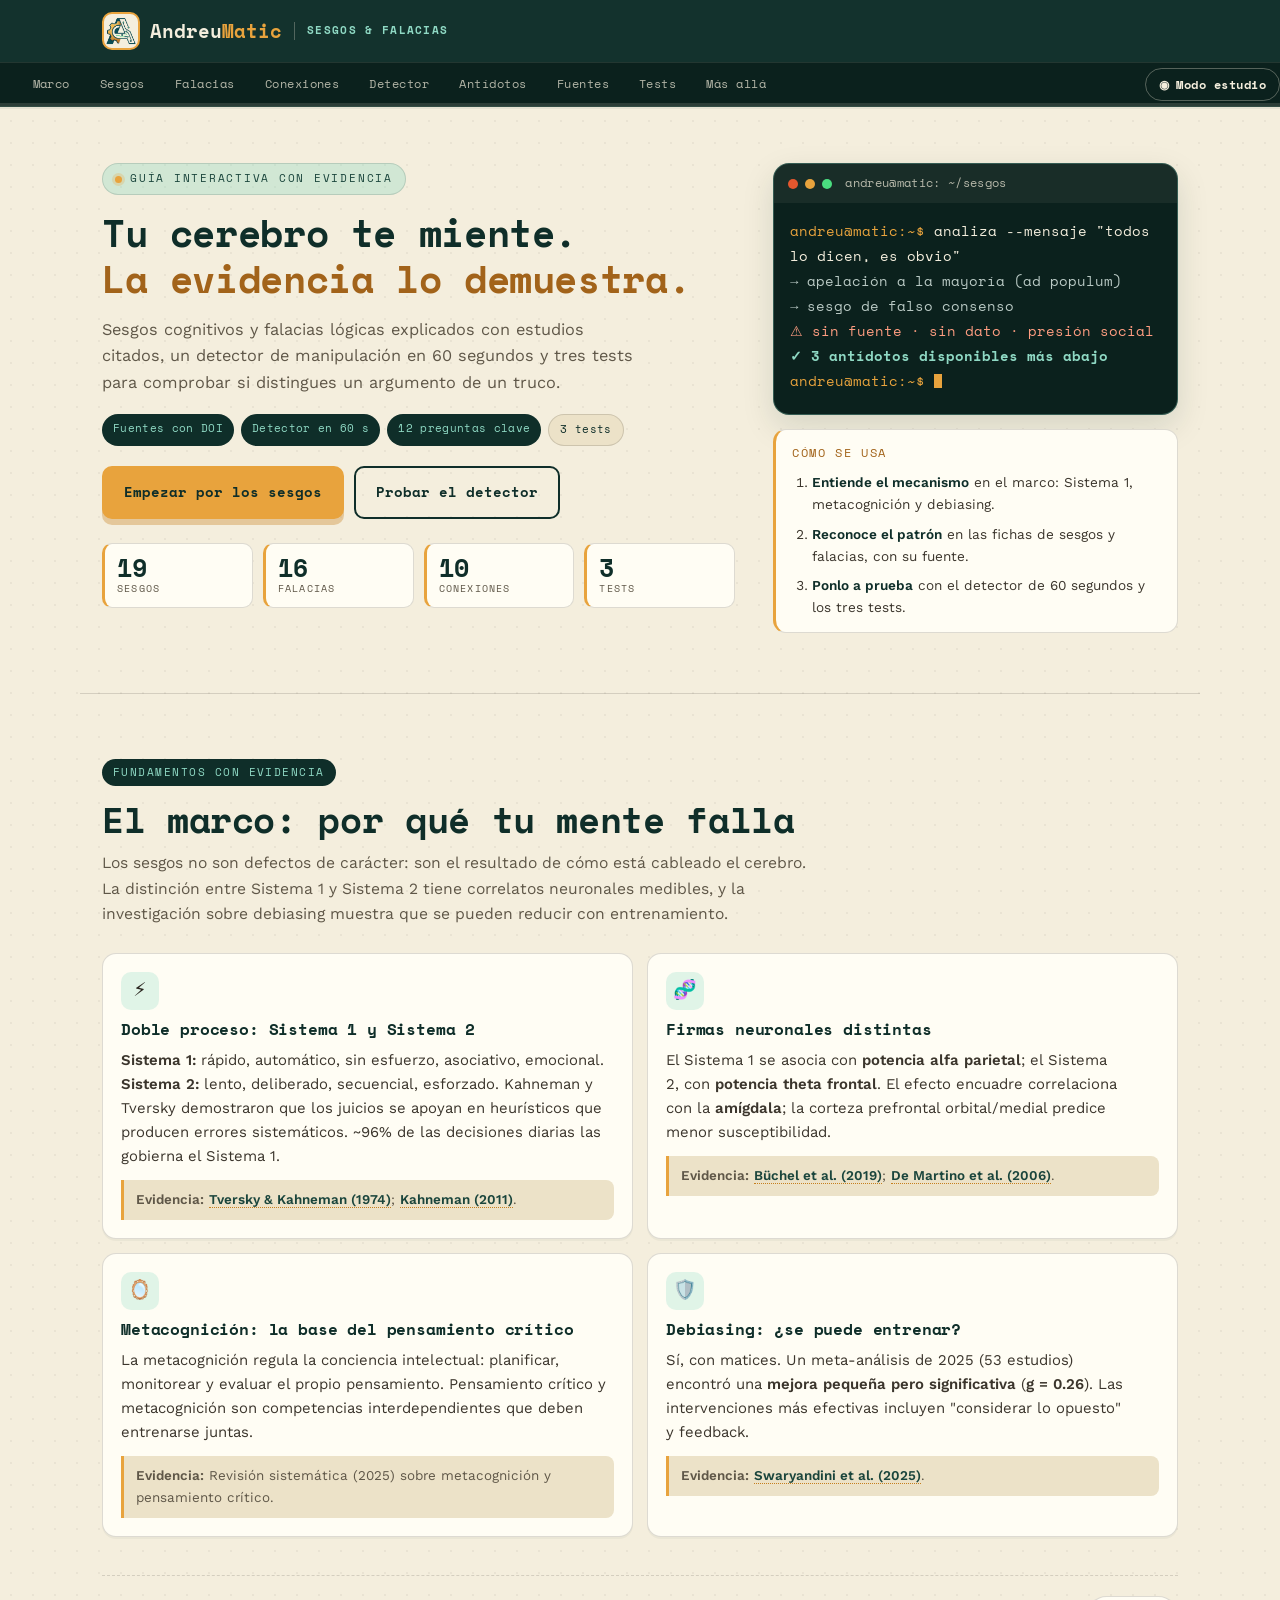
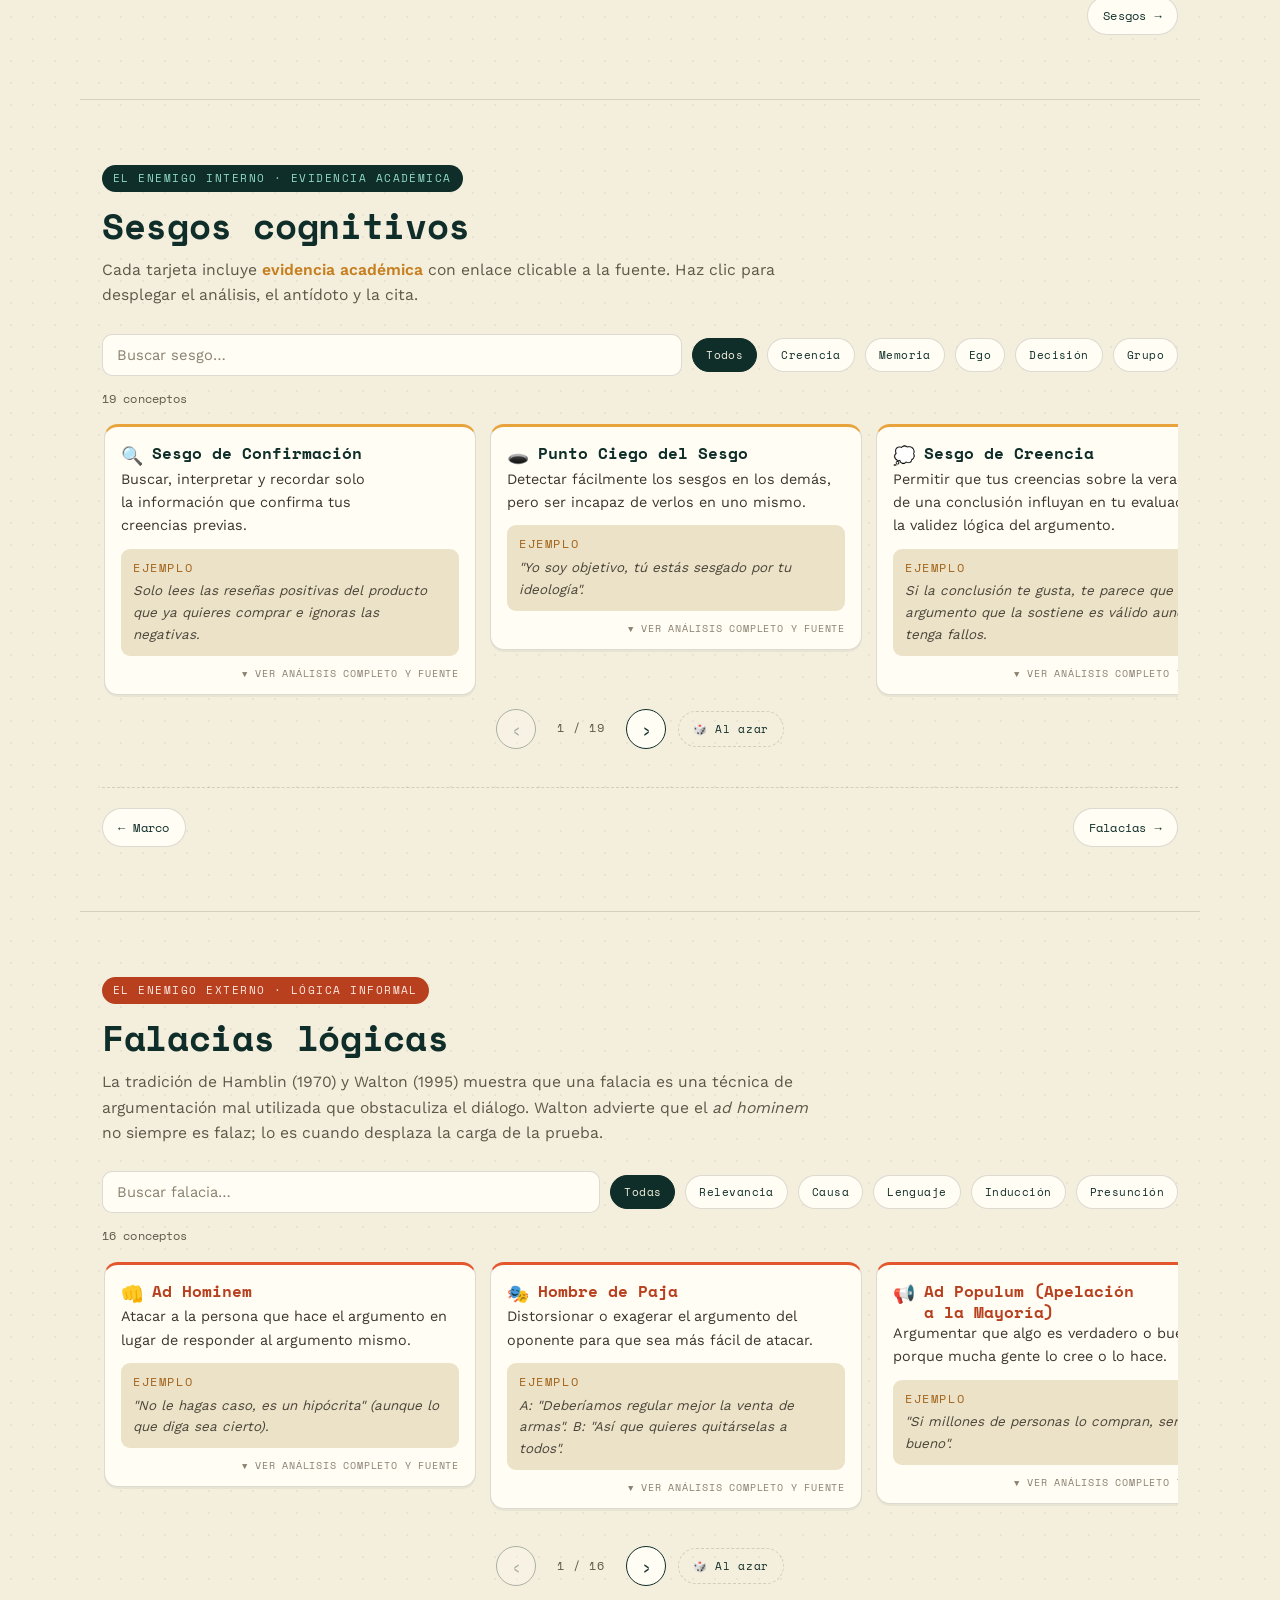
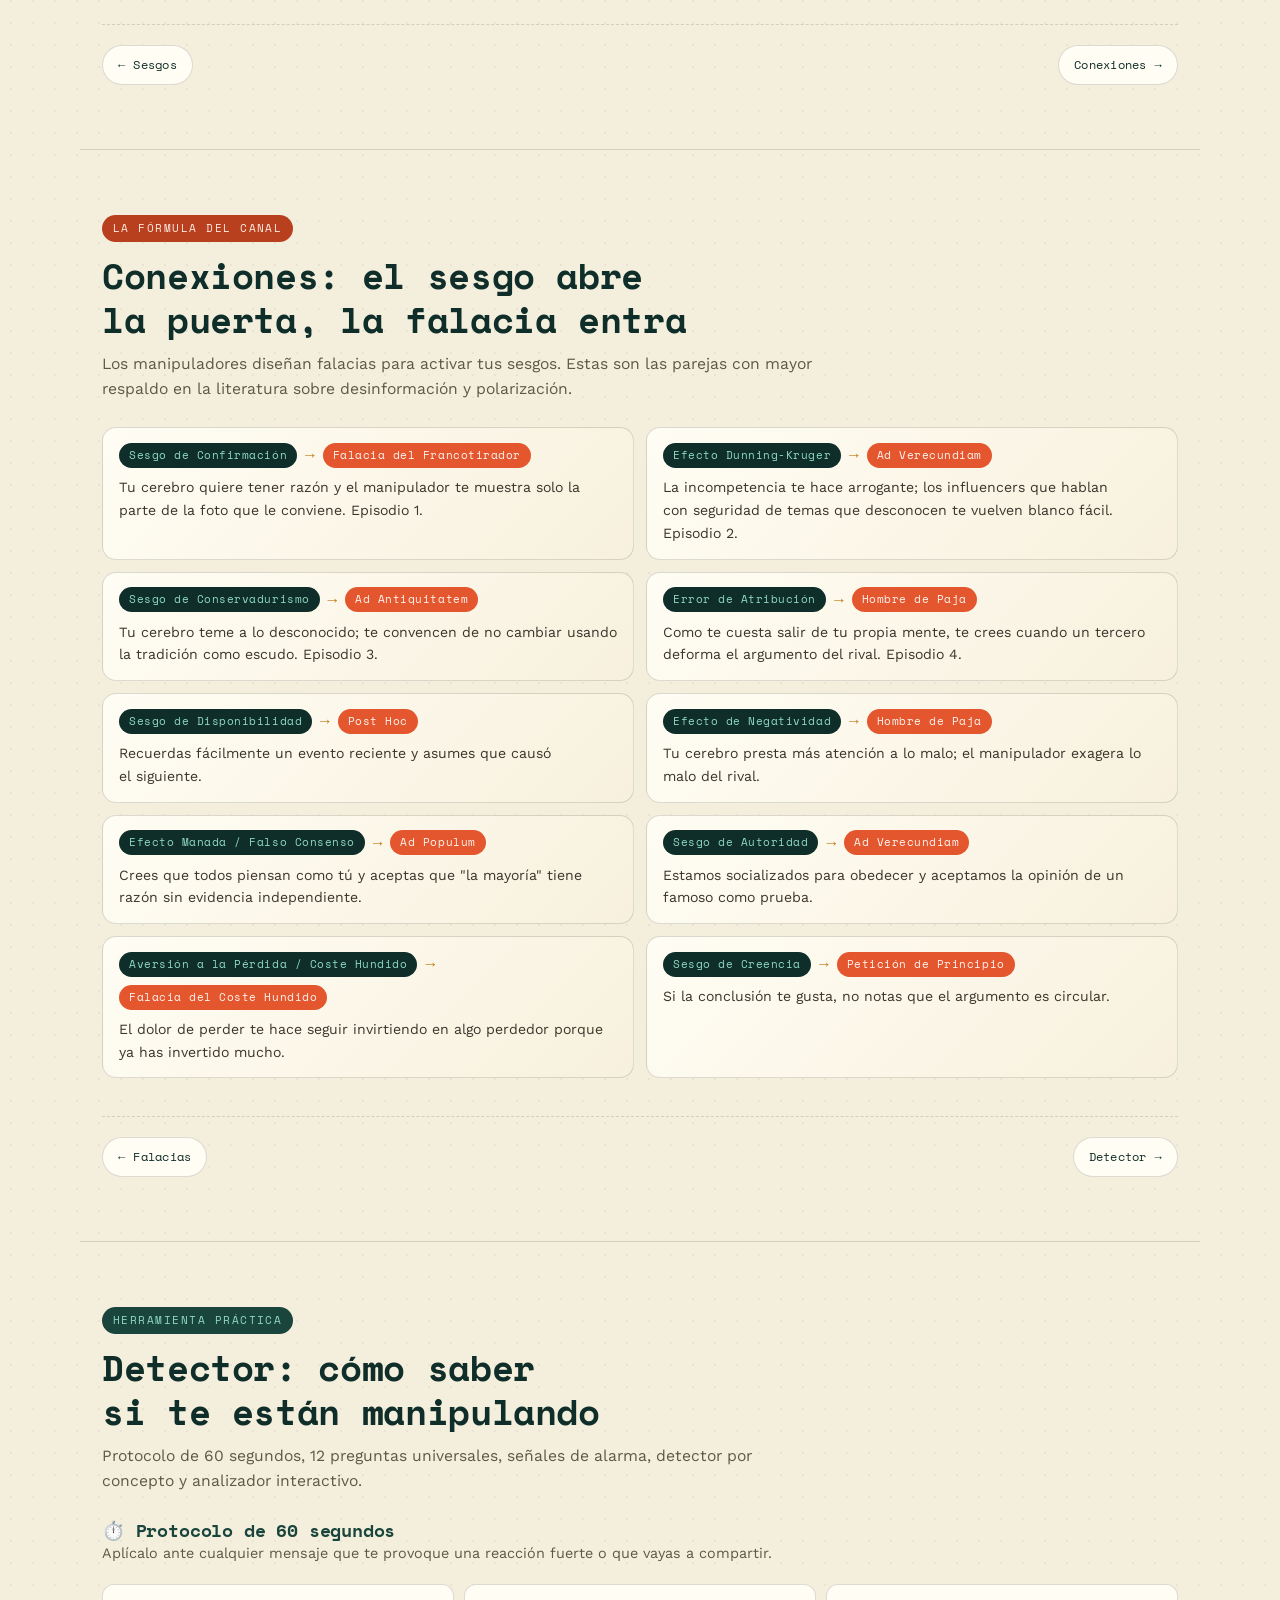
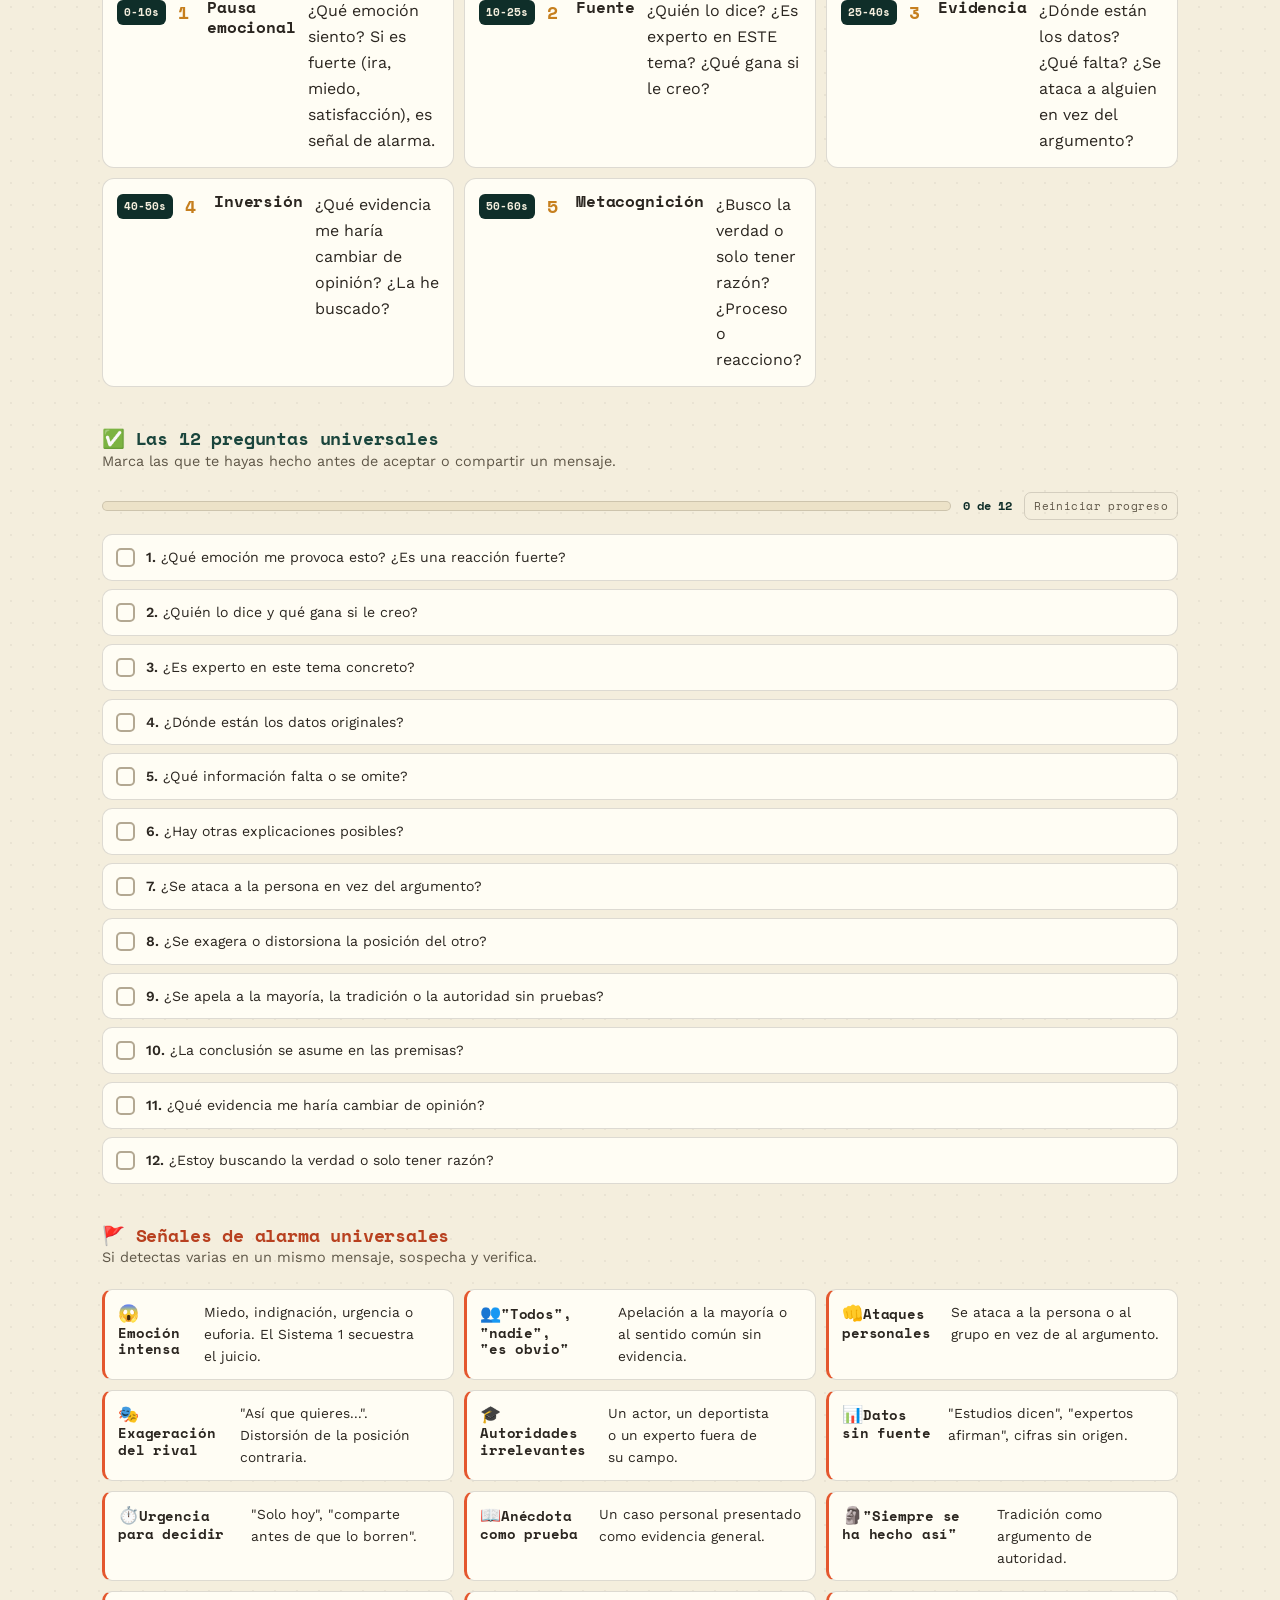
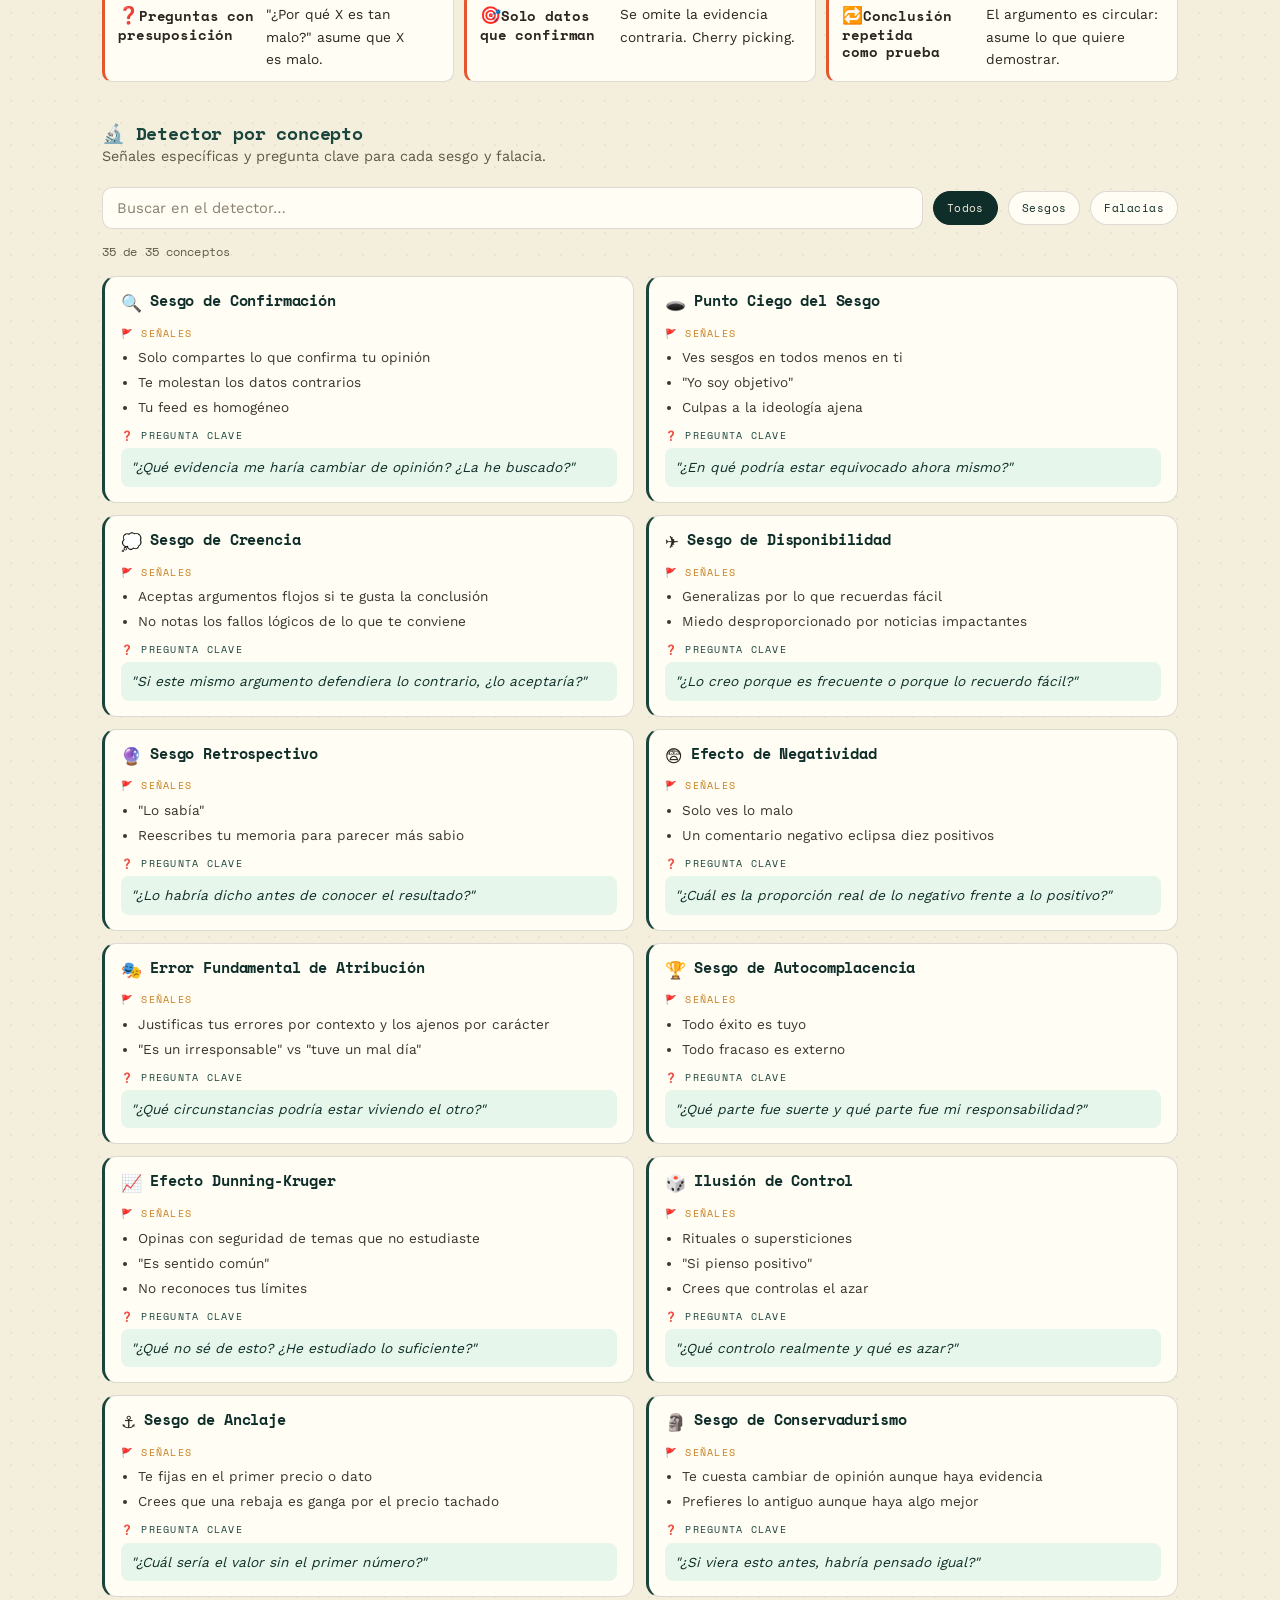
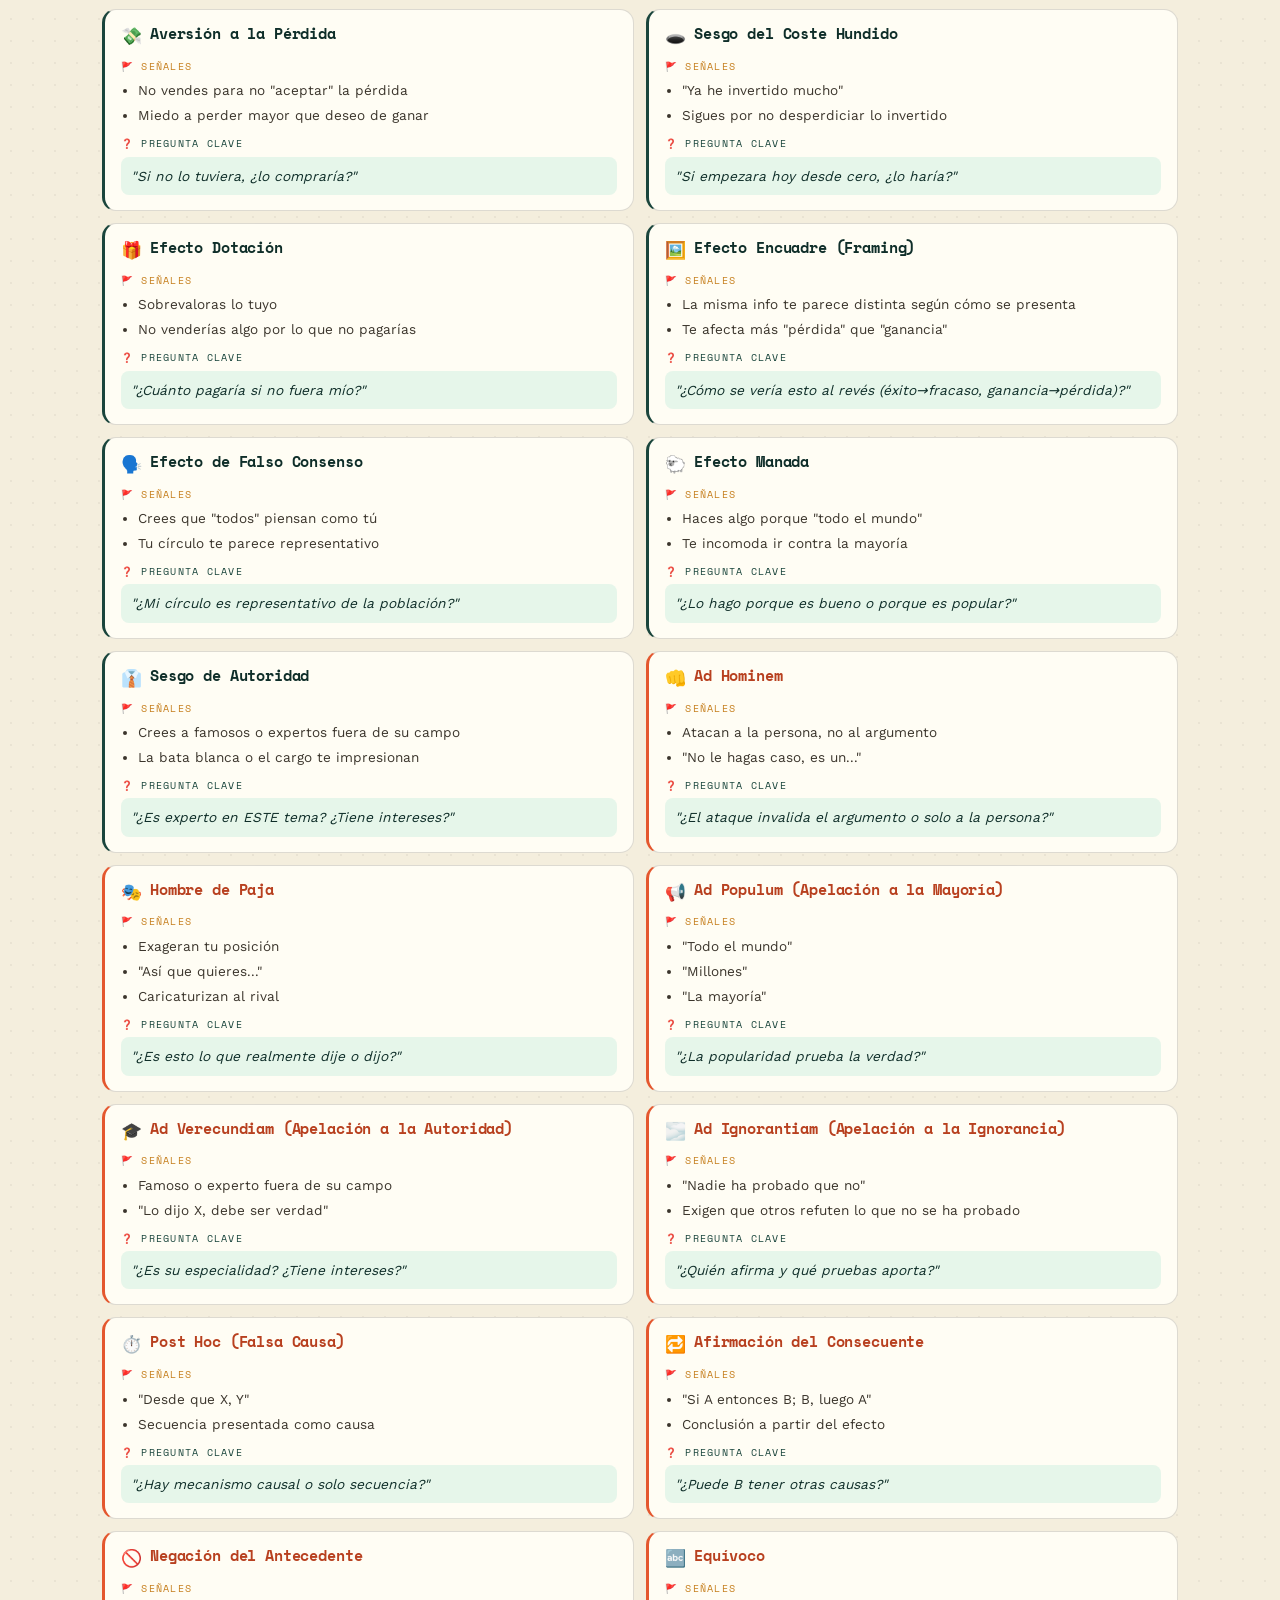
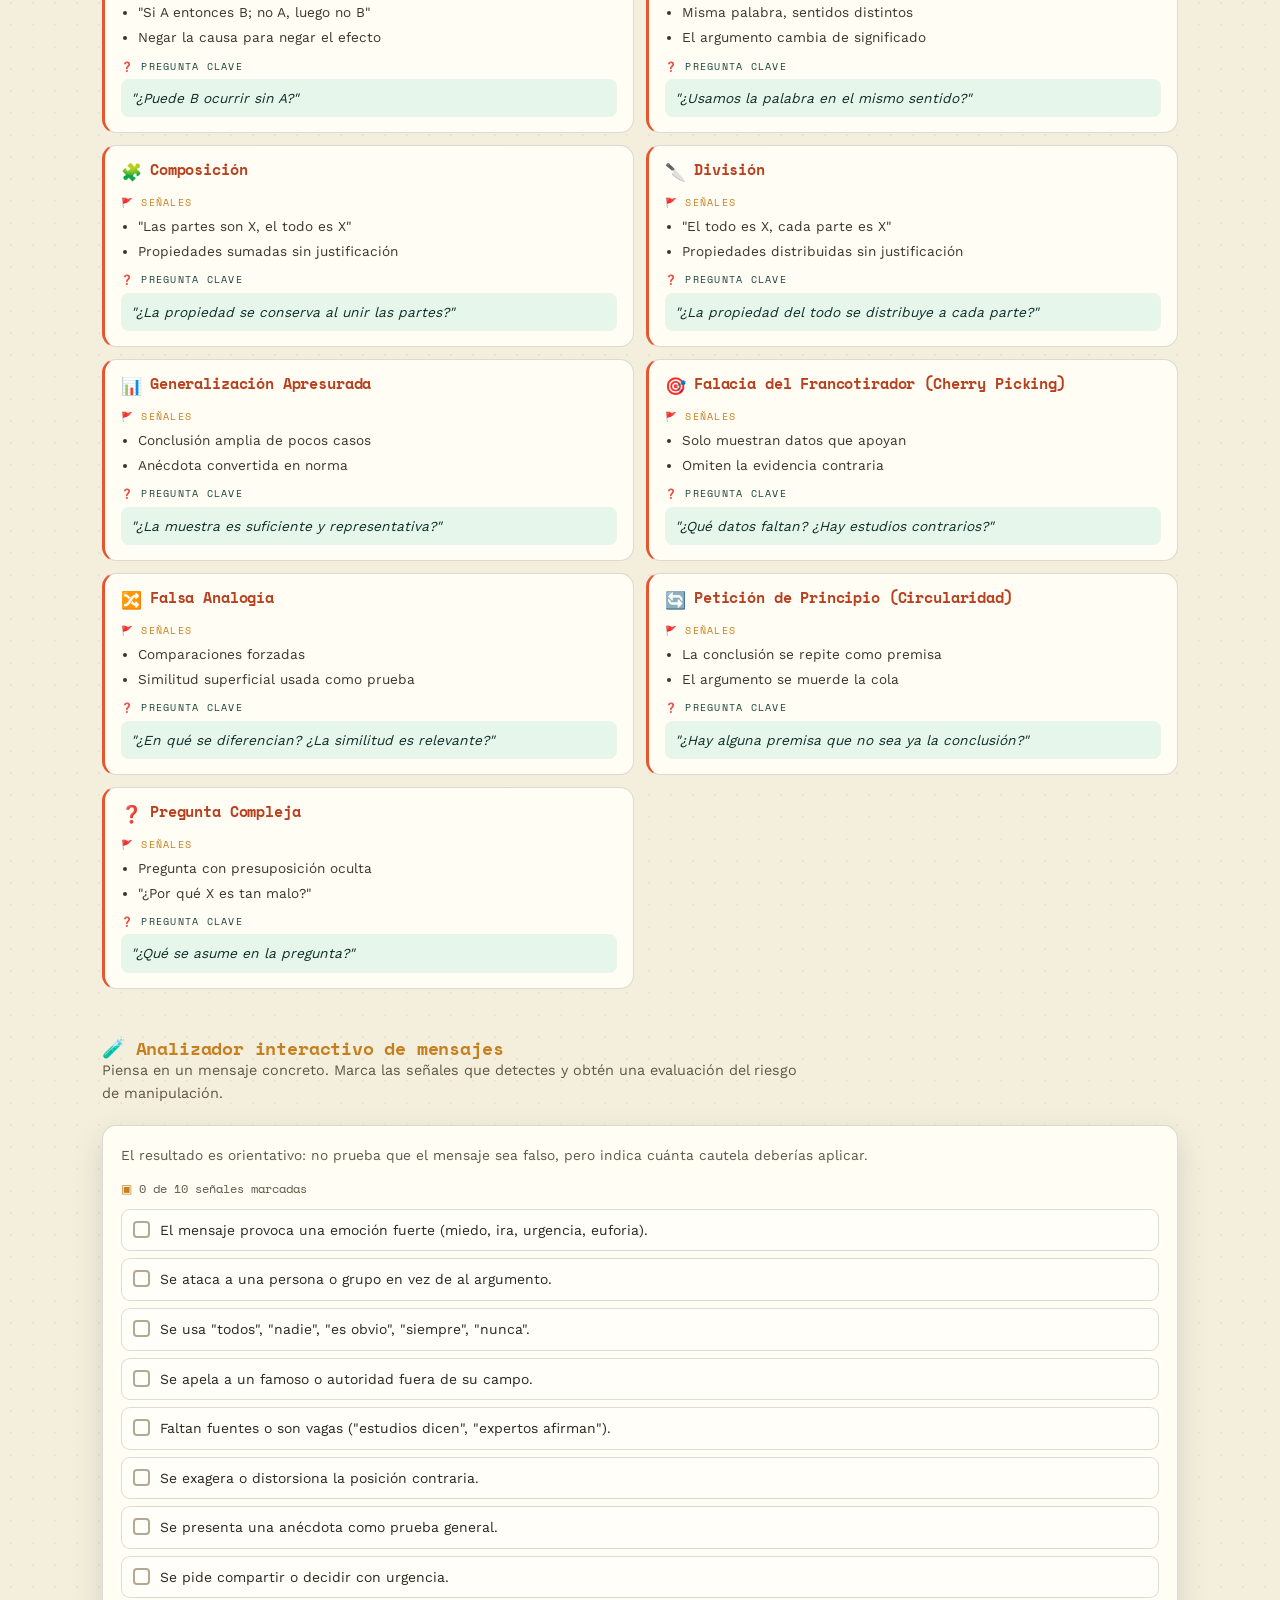
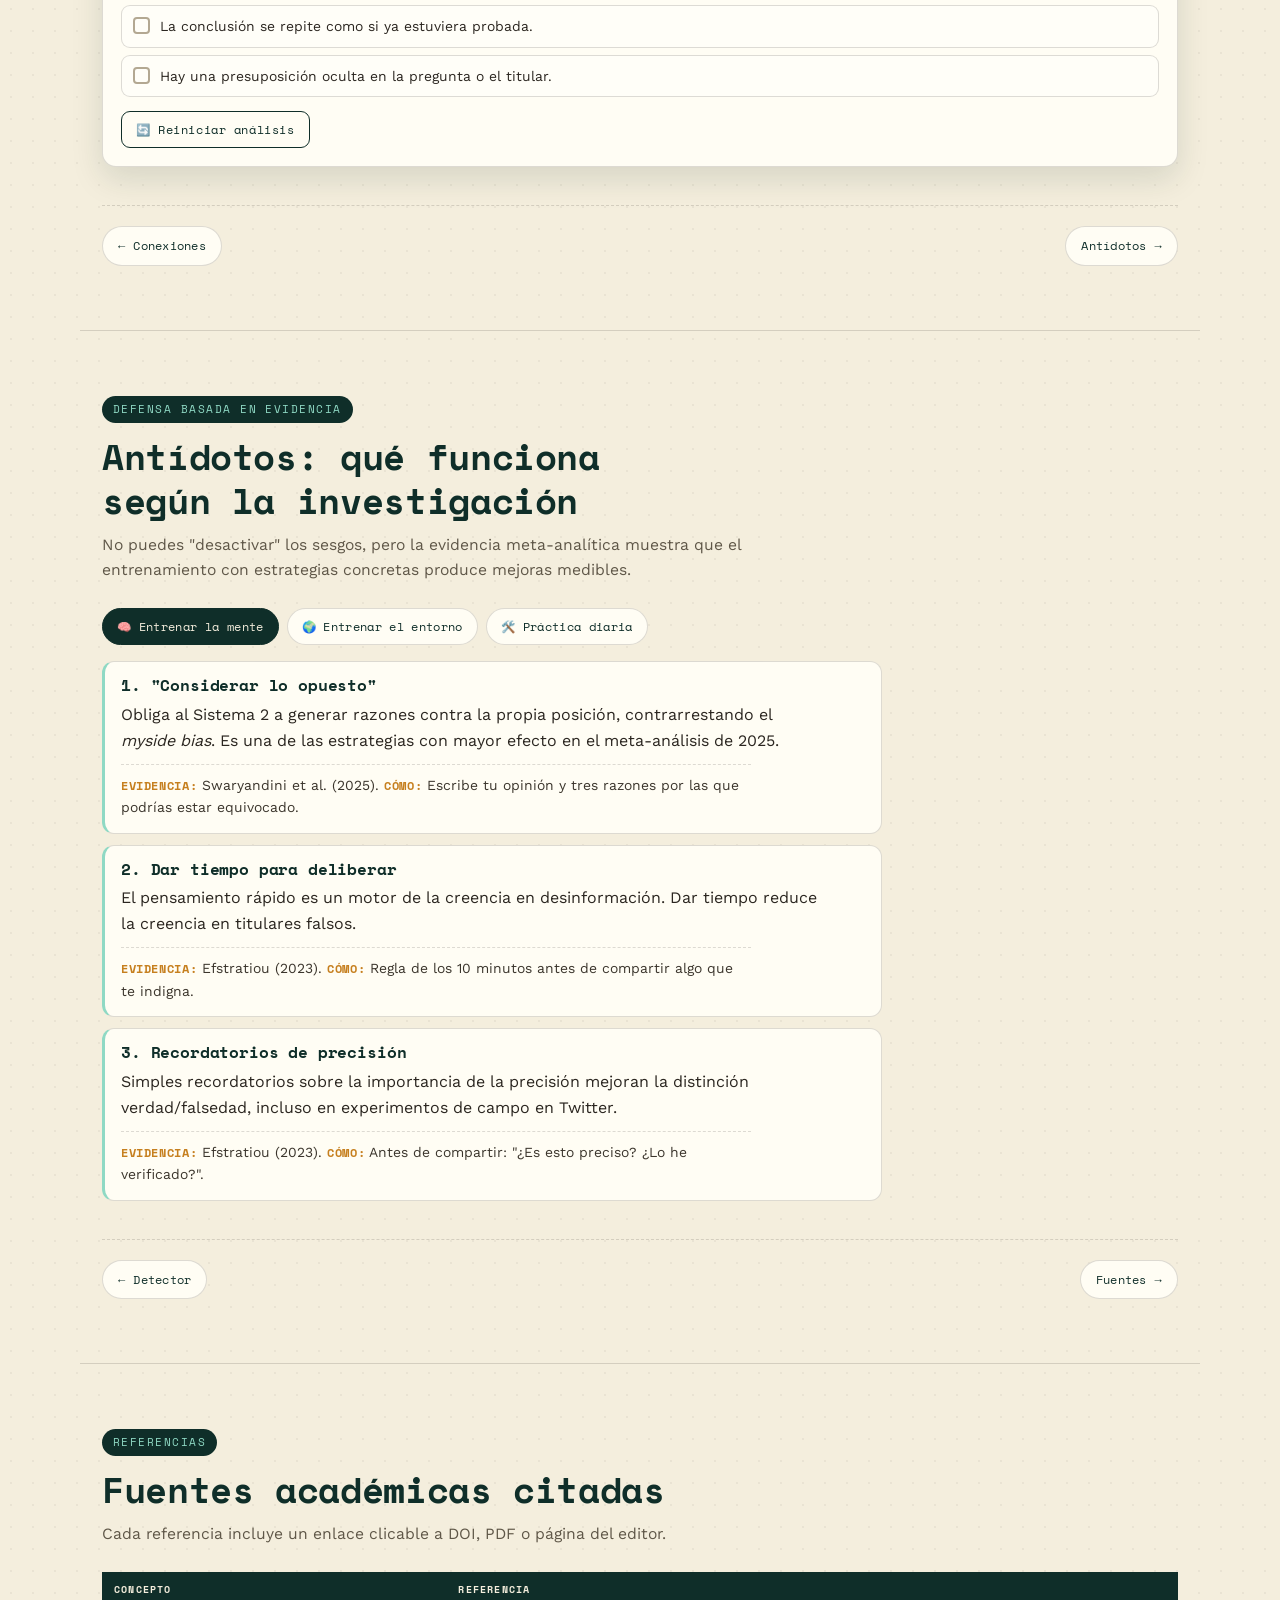
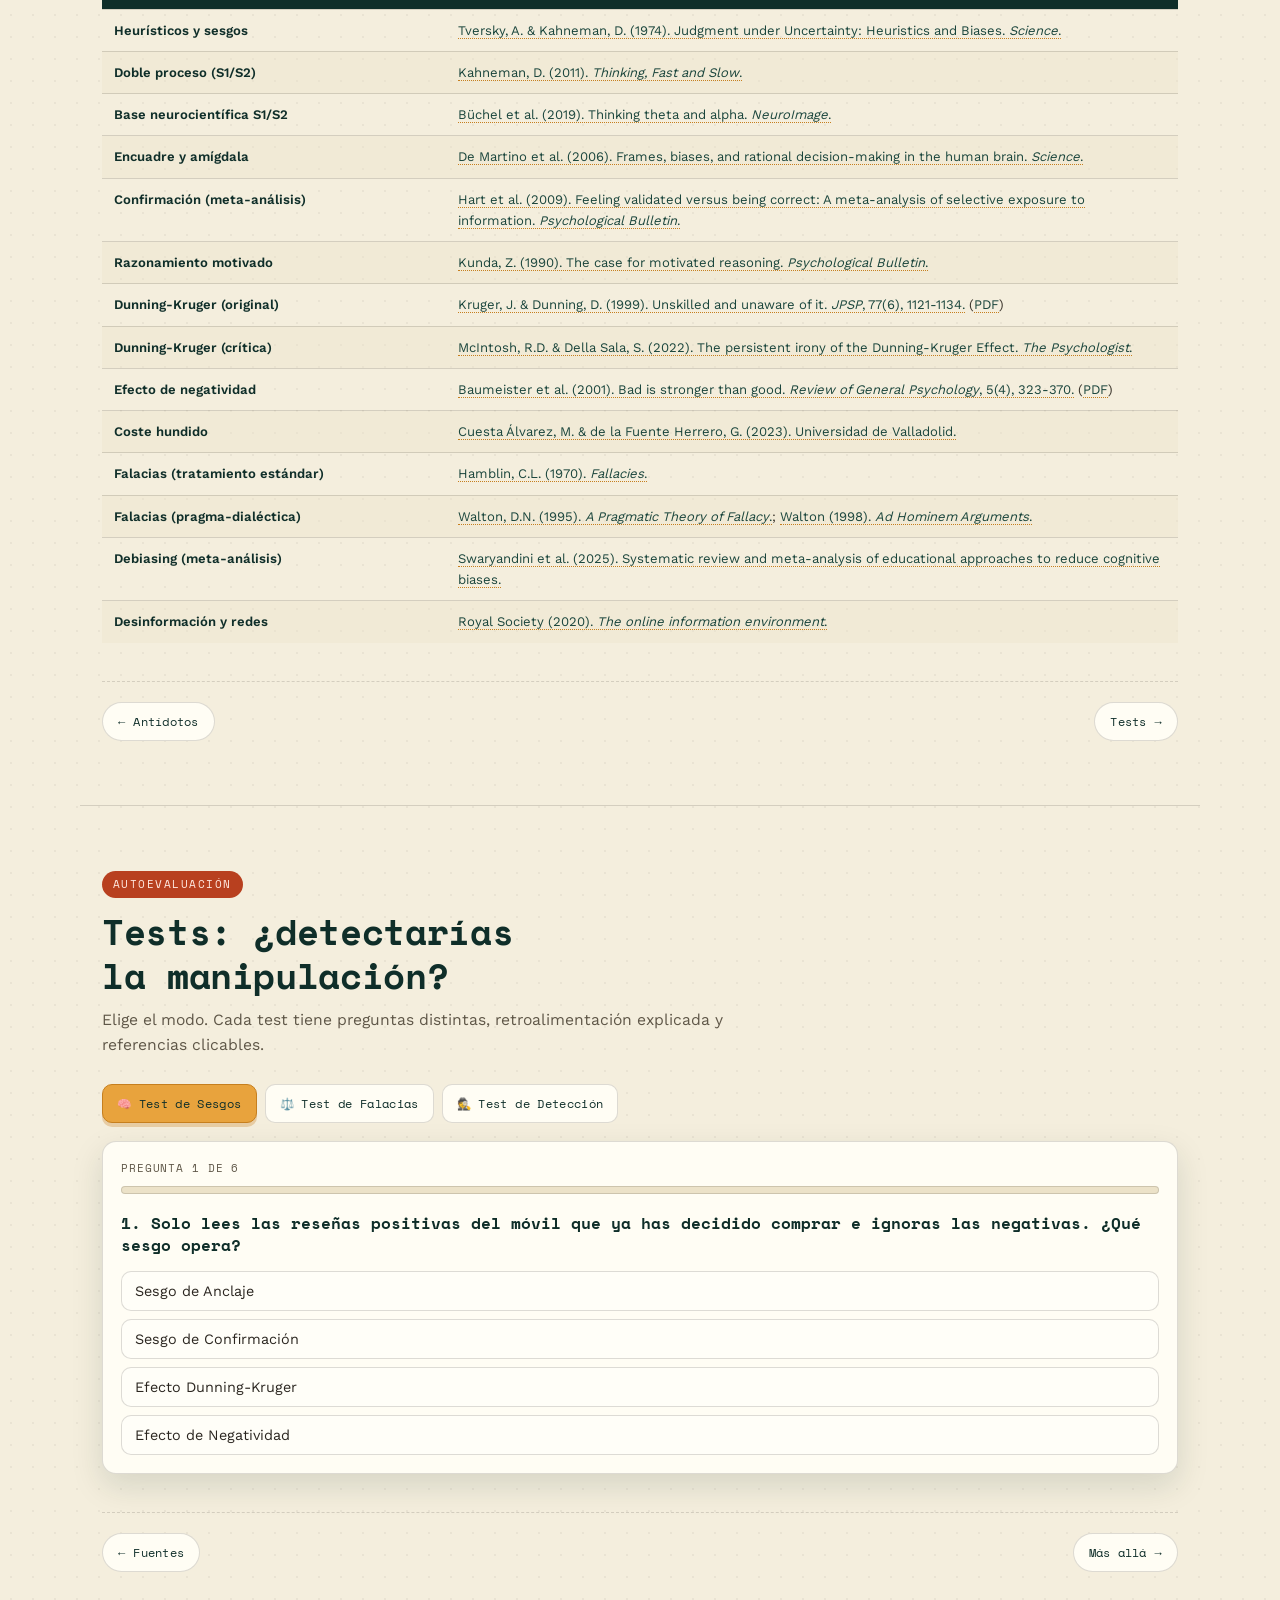
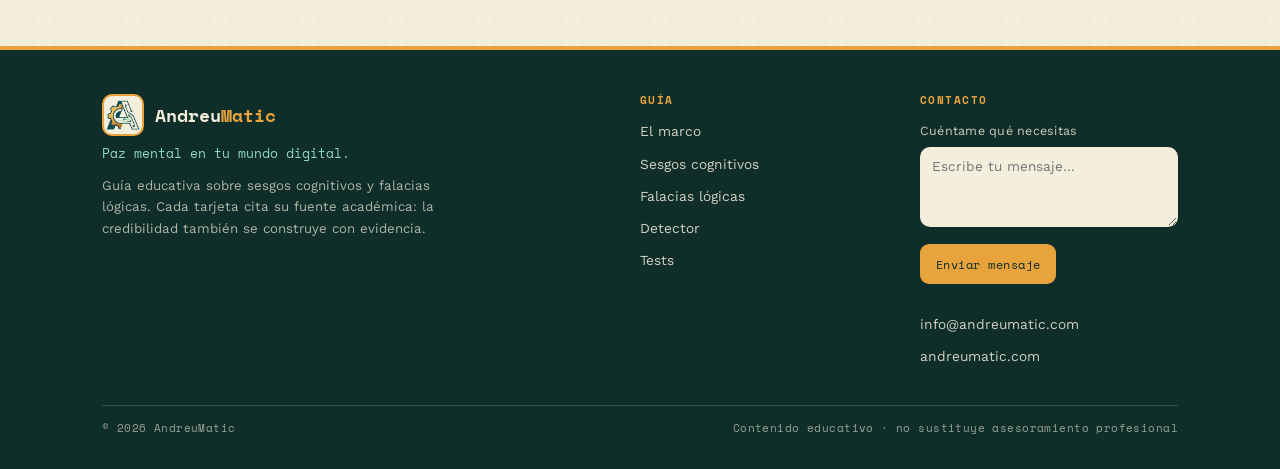
==== commit 2c37d5c4: "Carril horizontal de conceptos: menos scroll vertical y navegacion por tarjetas Sesgos y falacias pa" ====
--- a/index.html
+++ b/index.html
@@ -25,7 +25,7 @@
 <link rel="icon" href="assets/favicon.svg" type="image/svg+xml">
 <link rel="icon" href="assets/favicon-32x32.png" sizes="32x32" type="image/png">
 <link rel="apple-touch-icon" href="assets/apple-touch-icon.png">
-<link rel="stylesheet" href="css/estilos.css?v=11">
+<link rel="stylesheet" href="css/estilos.css?v=14">
 <script type="application/ld+json">
 {
  "@context": "https://schema.org",
@@ -1014,6 +1014,90 @@
 renderCards(sesgos, 'gridSesgos', 'sesgo');
 renderCards(falacias, 'gridFalacias', 'falacia');
 
+/* ==================== CARRIL HORIZONTAL DE CONCEPTOS ==================== */
+function setupRail(gridId) {
+  const grid = document.getElementById(gridId);
+  if (!grid) return;
+  const nav = document.createElement('div');
+  nav.className = 'rail-nav';
+  nav.innerHTML =
+    '<button class="rail-btn" type="button" data-dir="-1" aria-label="Concepto anterior">‹</button>' +
+    '<span class="rail-count" aria-live="polite"></span>' +
+    '<button class="rail-btn" type="button" data-dir="1" aria-label="Concepto siguiente">›</button>';
+  grid.after(nav);
+  const count = nav.querySelector('.rail-count');
+  const prev = nav.querySelector('[data-dir="-1"]');
+  const next = nav.querySelector('[data-dir="1"]');
+
+  const visibles = () => [...grid.querySelectorAll('.card')].filter(c => c.offsetParent !== null);
+  const step = () => {
+    const c = visibles()[0];
+    return c ? c.getBoundingClientRect().width + 14 : 340;
+  };
+
+  function update() {
+    const list = visibles();
+    if (!list.length) { count.textContent = '0 / 0'; prev.disabled = next.disabled = true; return; }
+    const perView = Math.max(1, Math.round(grid.clientWidth / step()));
+    const i = Math.min(list.length, Math.round(grid.scrollLeft / step()) + 1);
+    count.textContent = i + ' / ' + list.length;
+    prev.disabled = grid.scrollLeft < 8;
+    next.disabled = grid.scrollLeft >= grid.scrollWidth - grid.clientWidth - 8;
+    count.setAttribute('aria-label', 'Concepto ' + i + ' de ' + list.length + (perView > 1 ? ', ' + perView + ' visibles' : ''));
+  }
+
+  nav.addEventListener('click', e => {
+    const b = e.target.closest('.rail-btn');
+    if (!b) return;
+    grid.scrollBy({ left: Number(b.dataset.dir) * step(), behavior: 'smooth' });
+    setTimeout(update, 380);
+  });
+
+  grid.addEventListener('scroll', () => {
+    clearTimeout(grid._railT);
+    grid._railT = setTimeout(update, 90);
+  }, { passive: true });
+
+  grid.addEventListener('keydown', e => {
+    if (e.key !== 'ArrowRight' && e.key !== 'ArrowLeft') return;
+    e.preventDefault();
+    grid.scrollBy({ left: (e.key === 'ArrowRight' ? 1 : -1) * step(), behavior: 'smooth' });
+  });
+
+  const section = grid.closest('section');
+  if (section) {
+    const reset = () => { grid.scrollLeft = 0; setTimeout(update, 60); };
+    section.addEventListener('input', reset);
+    section.addEventListener('click', e => { if (e.target.closest('.filter-chip')) reset(); });
+  }
+
+  addEventListener('resize', update);
+  update();
+}
+setupRail('gridSesgos');
+setupRail('gridFalacias');
+
+/* «Sorpréndeme»: abre un concepto al azar del carril */
+document.querySelectorAll('.rail-nav').forEach(nav => {
+  const grid = nav.previousElementSibling;
+  if (!grid) return;
+  const btn = document.createElement('button');
+  btn.type = 'button';
+  btn.className = 'rail-random';
+  btn.textContent = '🎲 Al azar';
+  btn.addEventListener('click', () => {
+    const list = [...grid.querySelectorAll('.card')].filter(c => c.offsetParent !== null);
+    if (!list.length) return;
+    const card = list[Math.floor(Math.random() * list.length)];
+    card.scrollIntoView({ behavior: 'smooth', block: 'nearest', inline: 'center' });
+    const toggle = card.querySelector('.card-toggle');
+    if (toggle && !card.classList.contains('expanded')) toggle.click();
+    toggle && toggle.focus({ preventScroll: true });
+  });
+  nav.appendChild(btn);
+});
+
+
 document.getElementById('gridPares').innerHTML = pares.map(p => `
   <div class="pair-card">
     <div class="pair-top">
@@ -1403,10 +1487,15 @@
 syncHeaderHeight();
 addEventListener('resize', syncHeaderHeight);
 
-/* Cabecera compacta: se encoge al bajar y vuelve al subir */
-let isCompact = null;
+/* Cabecera compacta: histéresis para que no parpadee cerca del umbral.
+   Se pliega al pasar de 160 px y solo se despliega al bajar de 60 px,
+   asi la franja intermedia es una zona muerta. */
+let isCompact = false;
+const COMPACT_ON = 160;
+const COMPACT_OFF = 60;
 function updateCompact() {
-  const next = window.scrollY > 120;
+  const y = window.scrollY;
+  const next = isCompact ? y > COMPACT_OFF : y > COMPACT_ON;
   if (next === isCompact) return;
   isCompact = next;
   document.body.classList.toggle('is-compact', next);
--- a/css/estilos.css
+++ b/css/estilos.css
@@ -597,3 +597,56 @@
   .nav-row .study-toggle .st-txt{position:absolute;width:1px;height:1px;padding:0;margin:-1px;overflow:hidden;clip:rect(0 0 0 0);white-space:nowrap;border:0}
   .nav-row .study-toggle .st-ico{font-size:15px}
 }
+
+/* ============ v2.7 · botón copiar enlace para compartir ============ */
+.card-link{display:inline-flex;align-items:center;gap:8px;align-self:flex-start;margin-top:14px;font-family:'Space Mono',monospace;font-size:11px;letter-spacing:.06em;text-transform:uppercase;color:var(--teal);background:var(--cream2);border:1.5px solid var(--line);border-radius:9px;padding:8px 12px;cursor:pointer;transition:background-color .16s,border-color .16s,color .16s}
+.card-link:hover{background:var(--cream);border-color:var(--teal2);color:var(--teal2)}
+.card-link.done{background:rgba(143,217,196,.35);border-color:var(--teal2);color:var(--teal)}
+.card-link:focus-visible{outline:3px solid var(--amber);outline-offset:2px}
+@media print{.card-link{display:none!important}}
+
+/* ============ v3.0 · carril horizontal de conceptos ============ */
+.cards-grid{
+  display:flex; align-items:flex-start; gap:14px;
+  overflow-x:auto; overflow-y:hidden;
+  scroll-snap-type:x mandatory; scroll-behavior:smooth;
+  padding:2px 2px 12px; scroll-padding-left:2px;
+  scrollbar-width:none; -ms-overflow-style:none;
+}
+.cards-grid::-webkit-scrollbar{display:none}
+.cards-grid > .card{flex:0 0 min(86vw,360px); scroll-snap-align:start}
+@media (min-width:900px){ .cards-grid > .card{flex:0 0 372px} }
+
+/* menos texto a la vista: el resto se ve al desplegar */
+.card-def{display:-webkit-box; -webkit-line-clamp:5; -webkit-box-orient:vertical; overflow:hidden}
+.card-example .content{display:-webkit-box; -webkit-line-clamp:3; -webkit-box-orient:vertical; overflow:hidden}
+.card.expanded .card-def,
+.card.expanded .card-example .content{display:block; -webkit-line-clamp:unset; overflow:visible}
+
+/* mandos del carril */
+.rail-nav{
+  display:flex; align-items:center; gap:8px; justify-content:center;
+  margin:2px 0 22px; flex-wrap:wrap;
+}
+.rail-btn{
+  font-family:'Space Mono',monospace; font-size:18px; line-height:1;
+  width:40px; height:40px; border-radius:999px; cursor:pointer;
+  background:var(--card); color:var(--teal); border:1.5px solid var(--teal);
+  transition:background-color .16s, color .16s, opacity .16s;
+}
+.rail-btn:hover:not(:disabled){background:var(--teal); color:var(--cream)}
+.rail-btn:disabled{opacity:.32; cursor:default}
+.rail-count{
+  font-family:'Space Mono',monospace; font-size:11.5px; letter-spacing:.08em;
+  text-transform:uppercase; color:var(--muted); min-width:74px; text-align:center;
+  font-variant-numeric:tabular-nums;
+}
+.rail-random{
+  font-family:'Space Mono',monospace; font-size:11px; letter-spacing:.06em;
+  background:transparent; color:var(--teal); border:1.5px dashed var(--line);
+  border-radius:999px; padding:9px 14px; cursor:pointer; margin-left:4px;
+  transition:border-color .16s, color .16s, background-color .16s;
+}
+.rail-random:hover{border-color:var(--teal); background:var(--cream2)}
+@media (max-width:520px){ .rail-random{margin-left:0} }
+@media print{ .rail-nav{display:none!important} .cards-grid{display:block!important} }
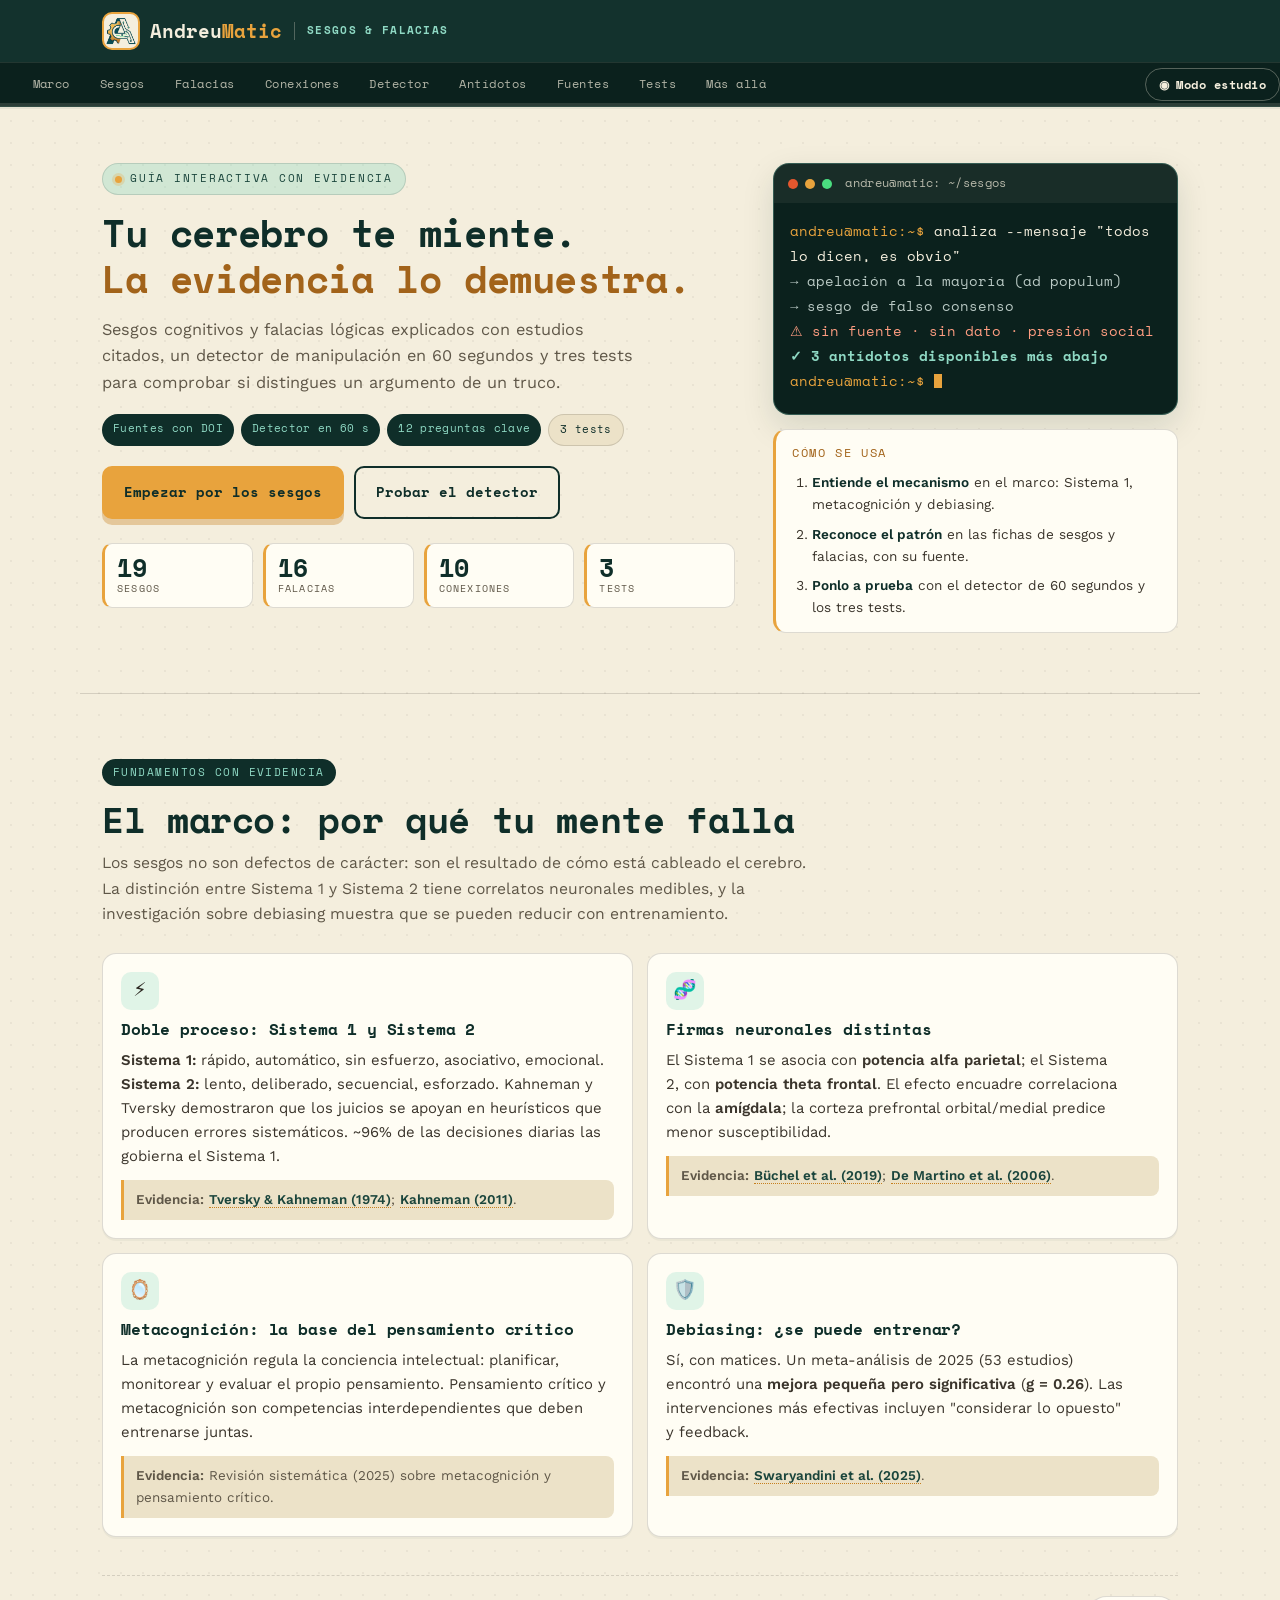
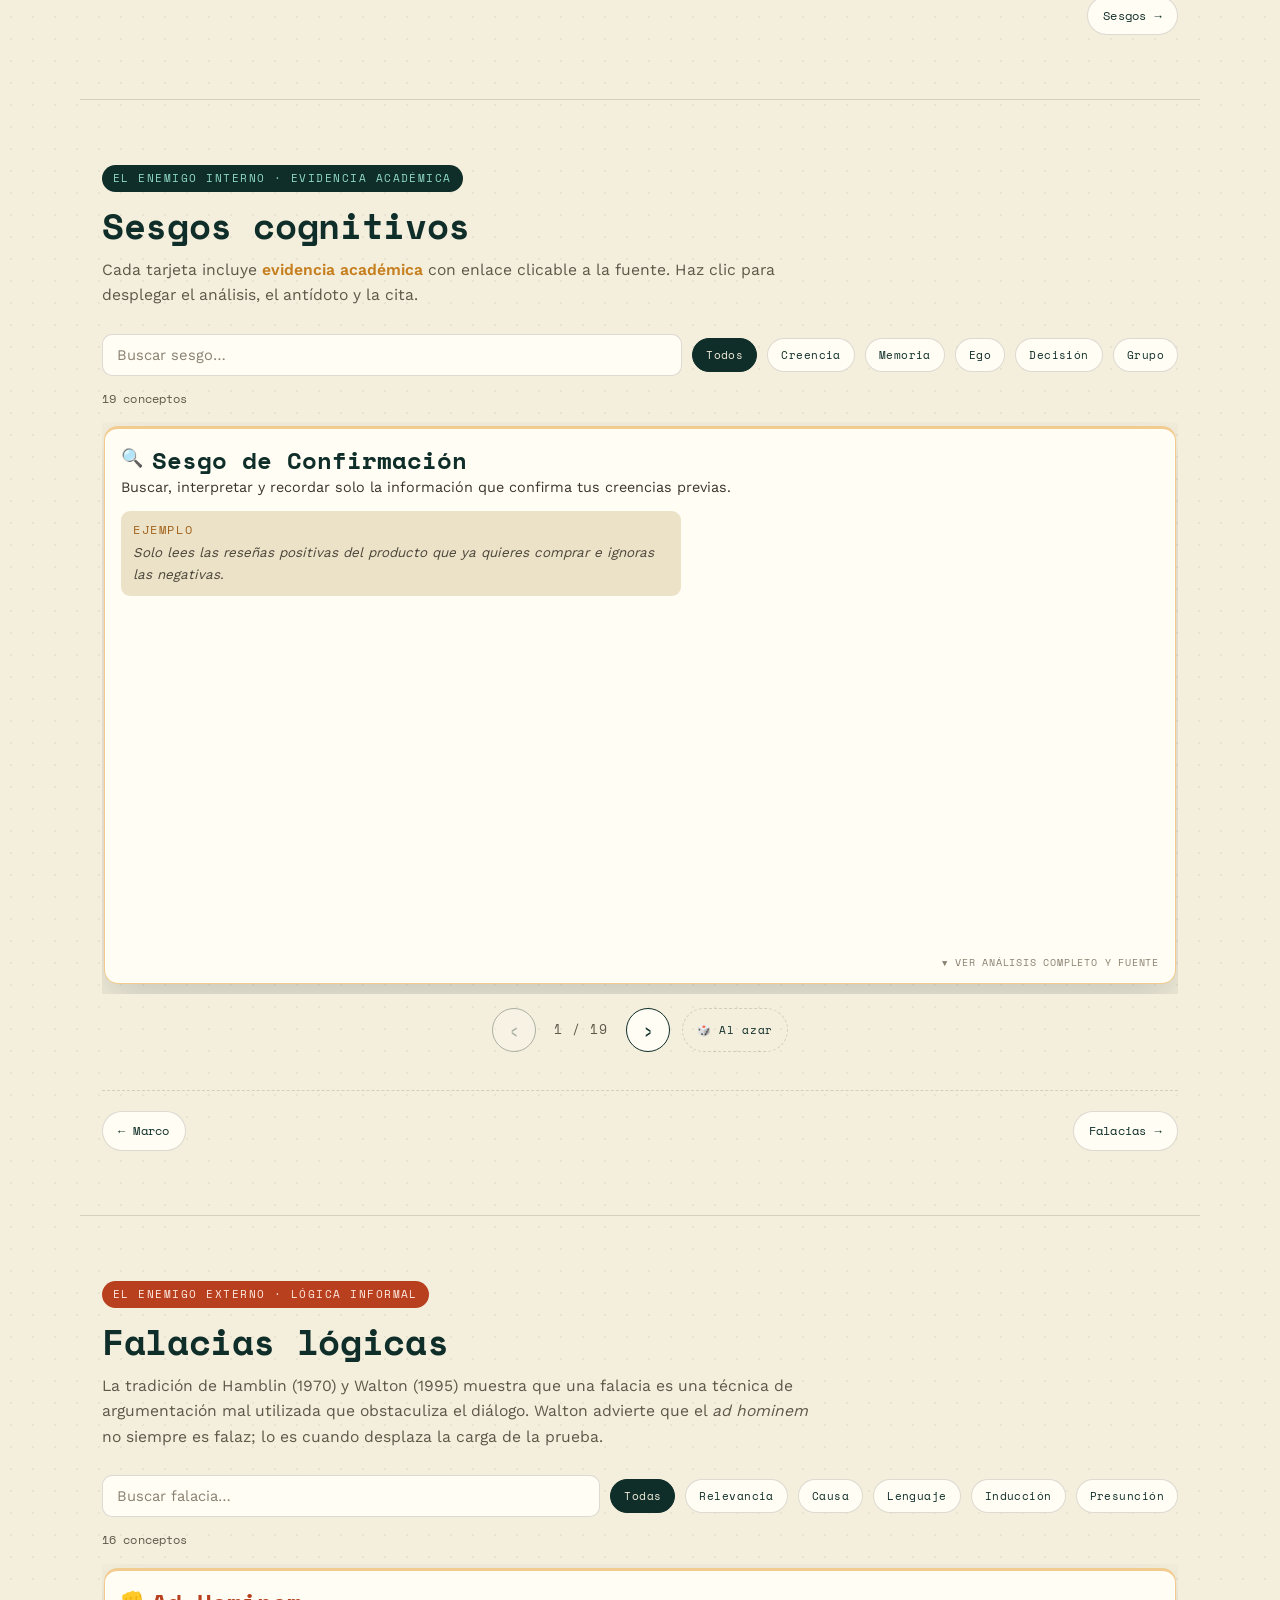
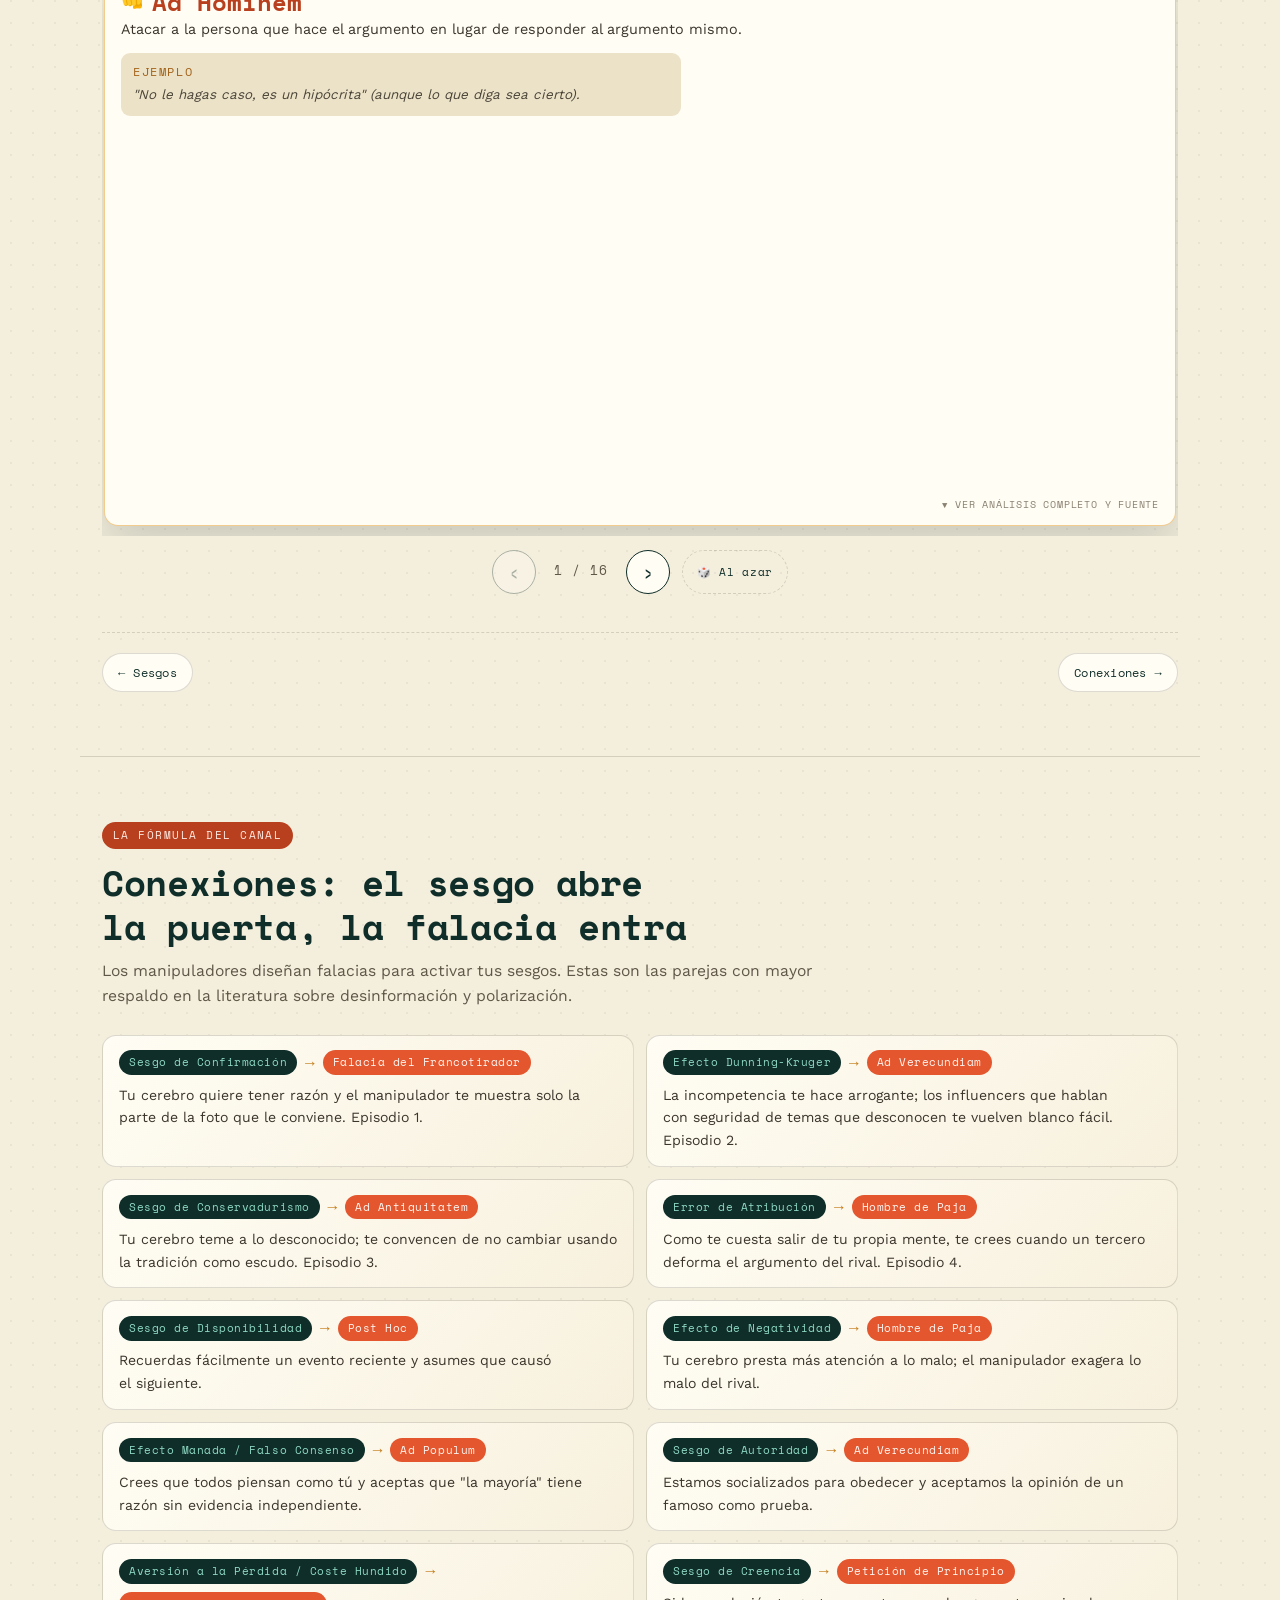
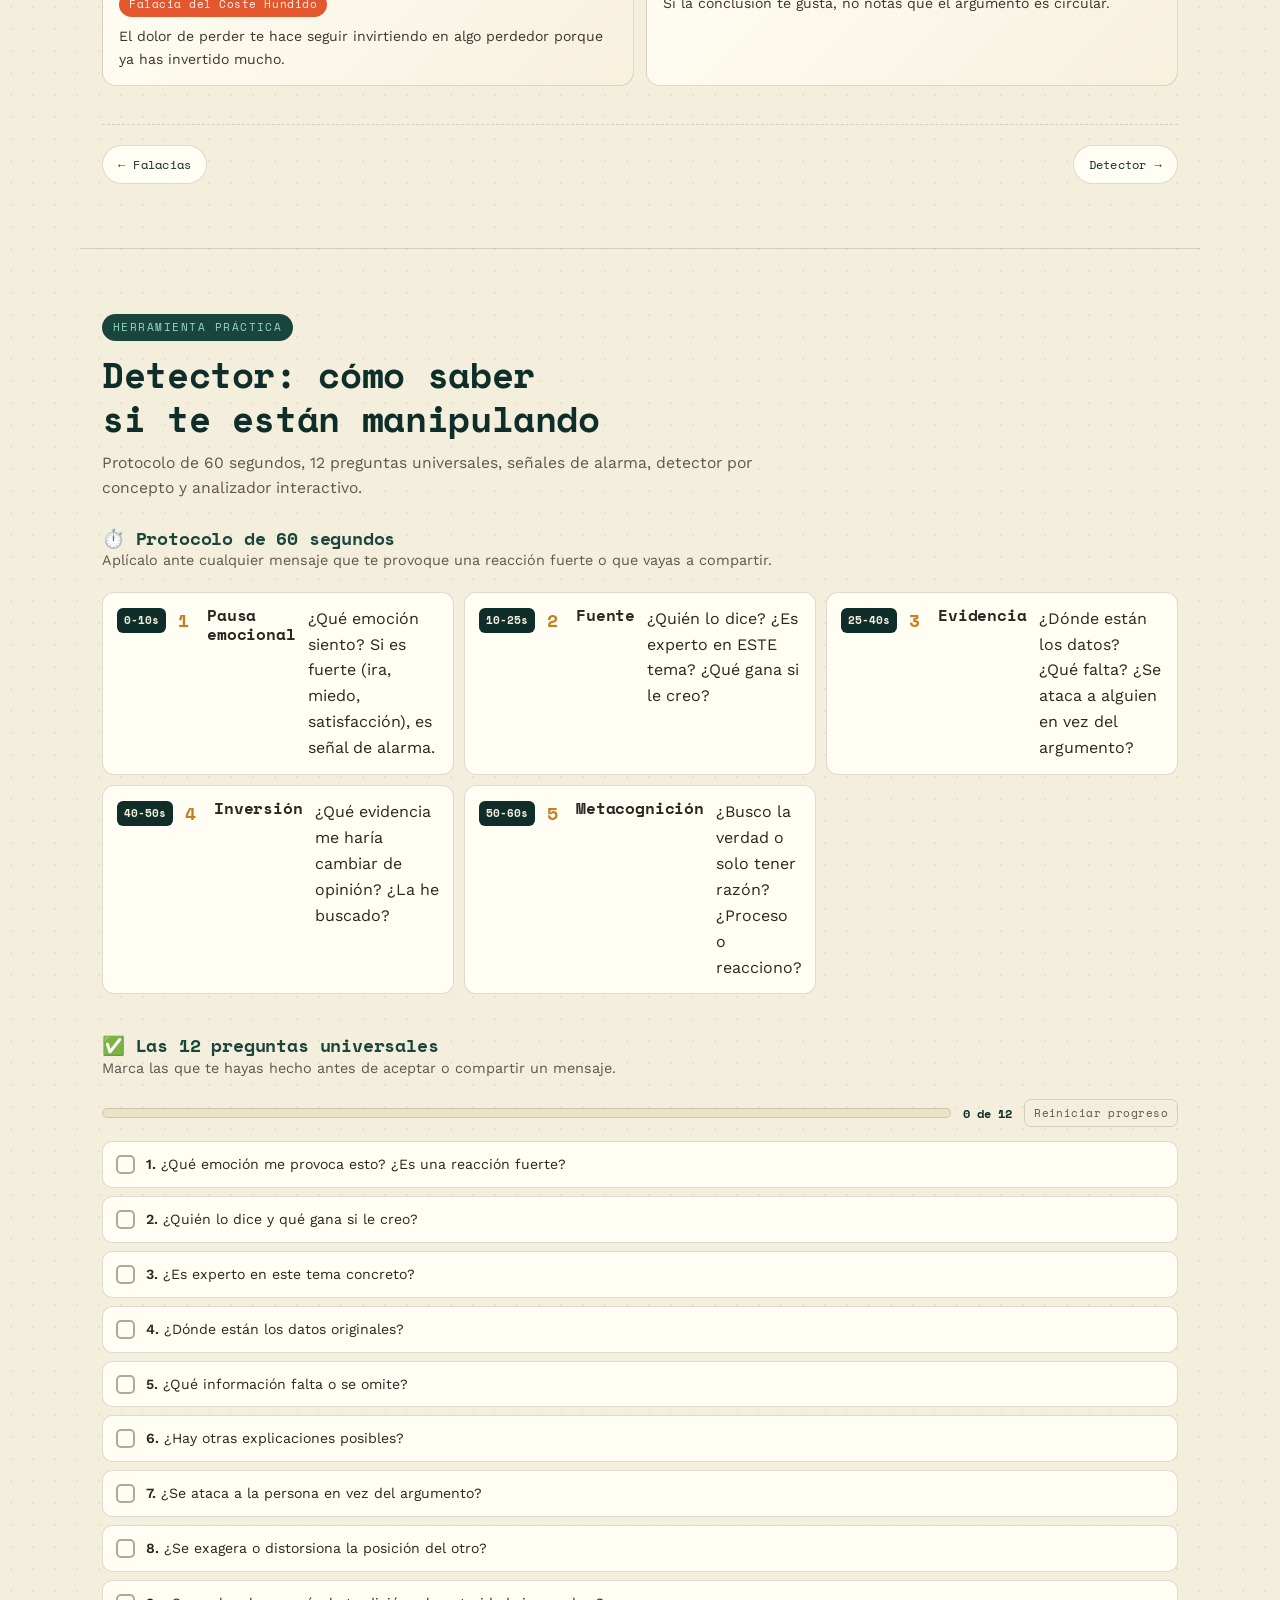
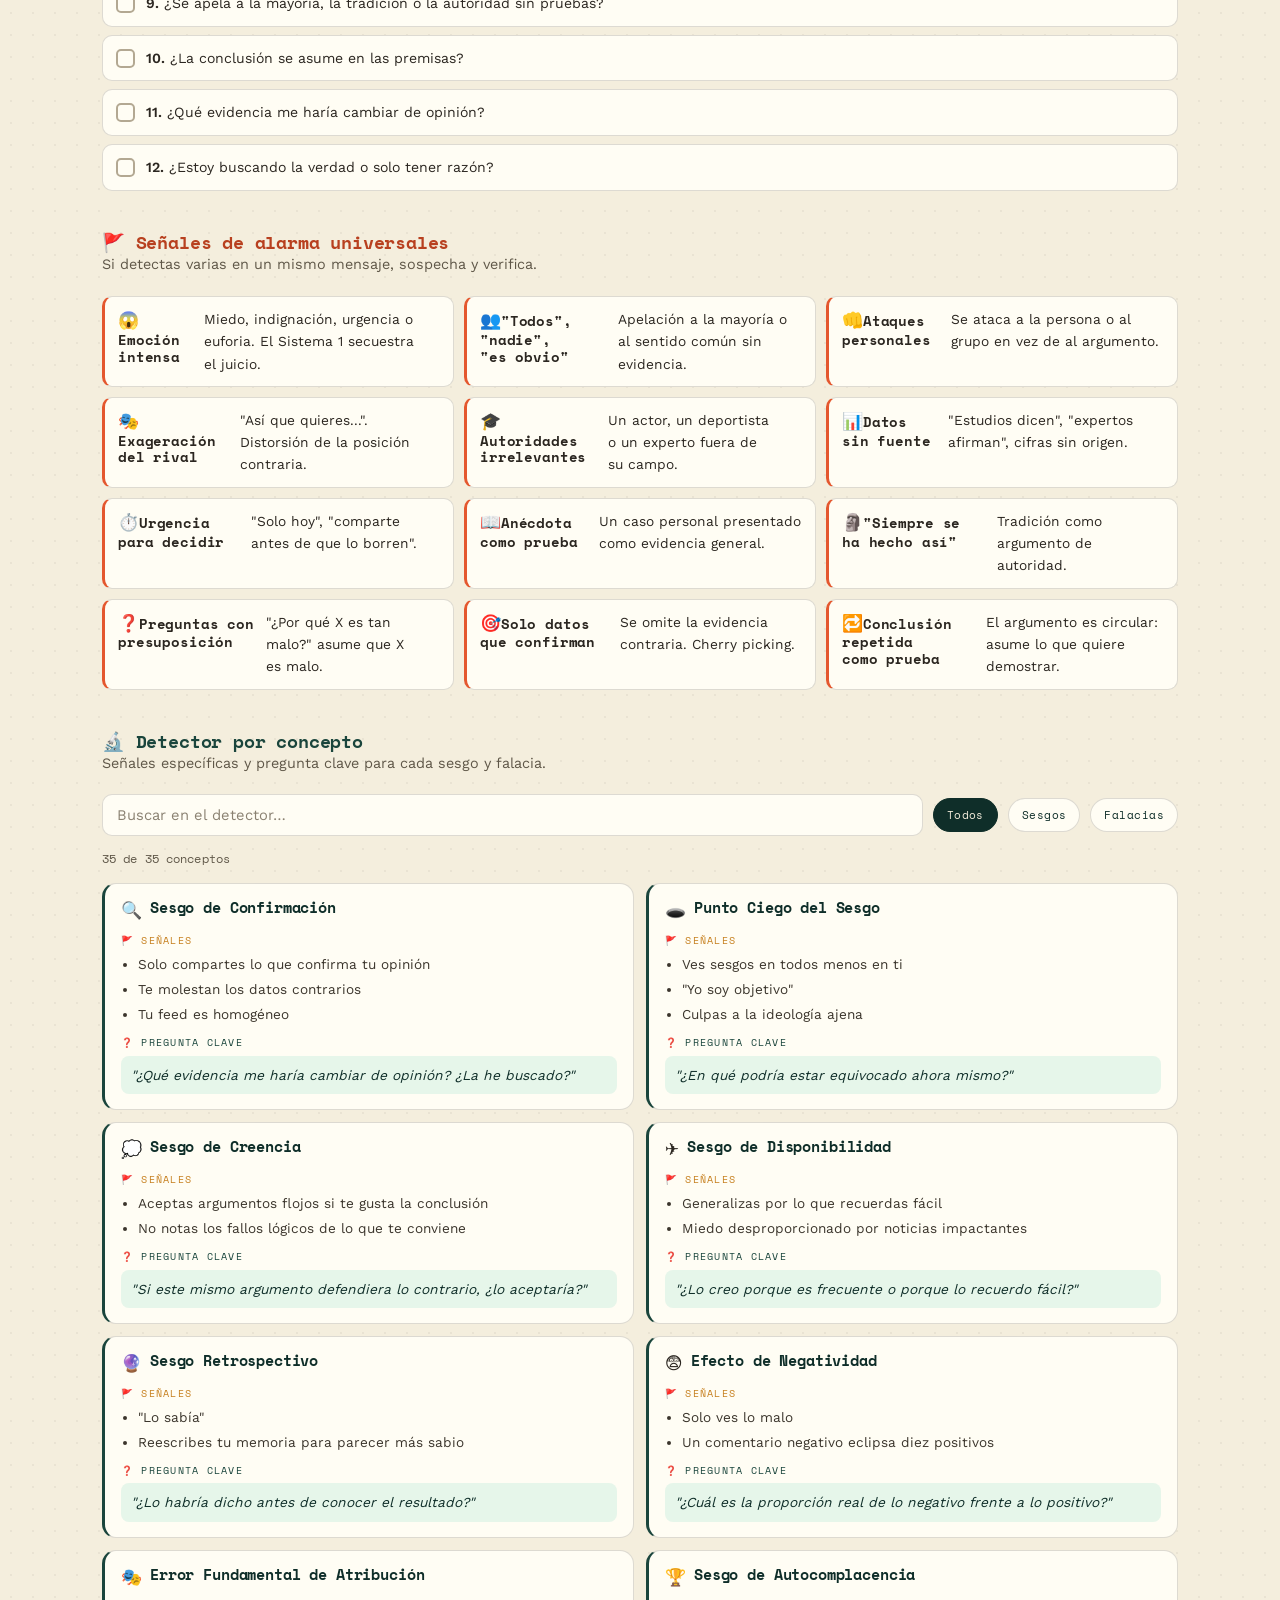
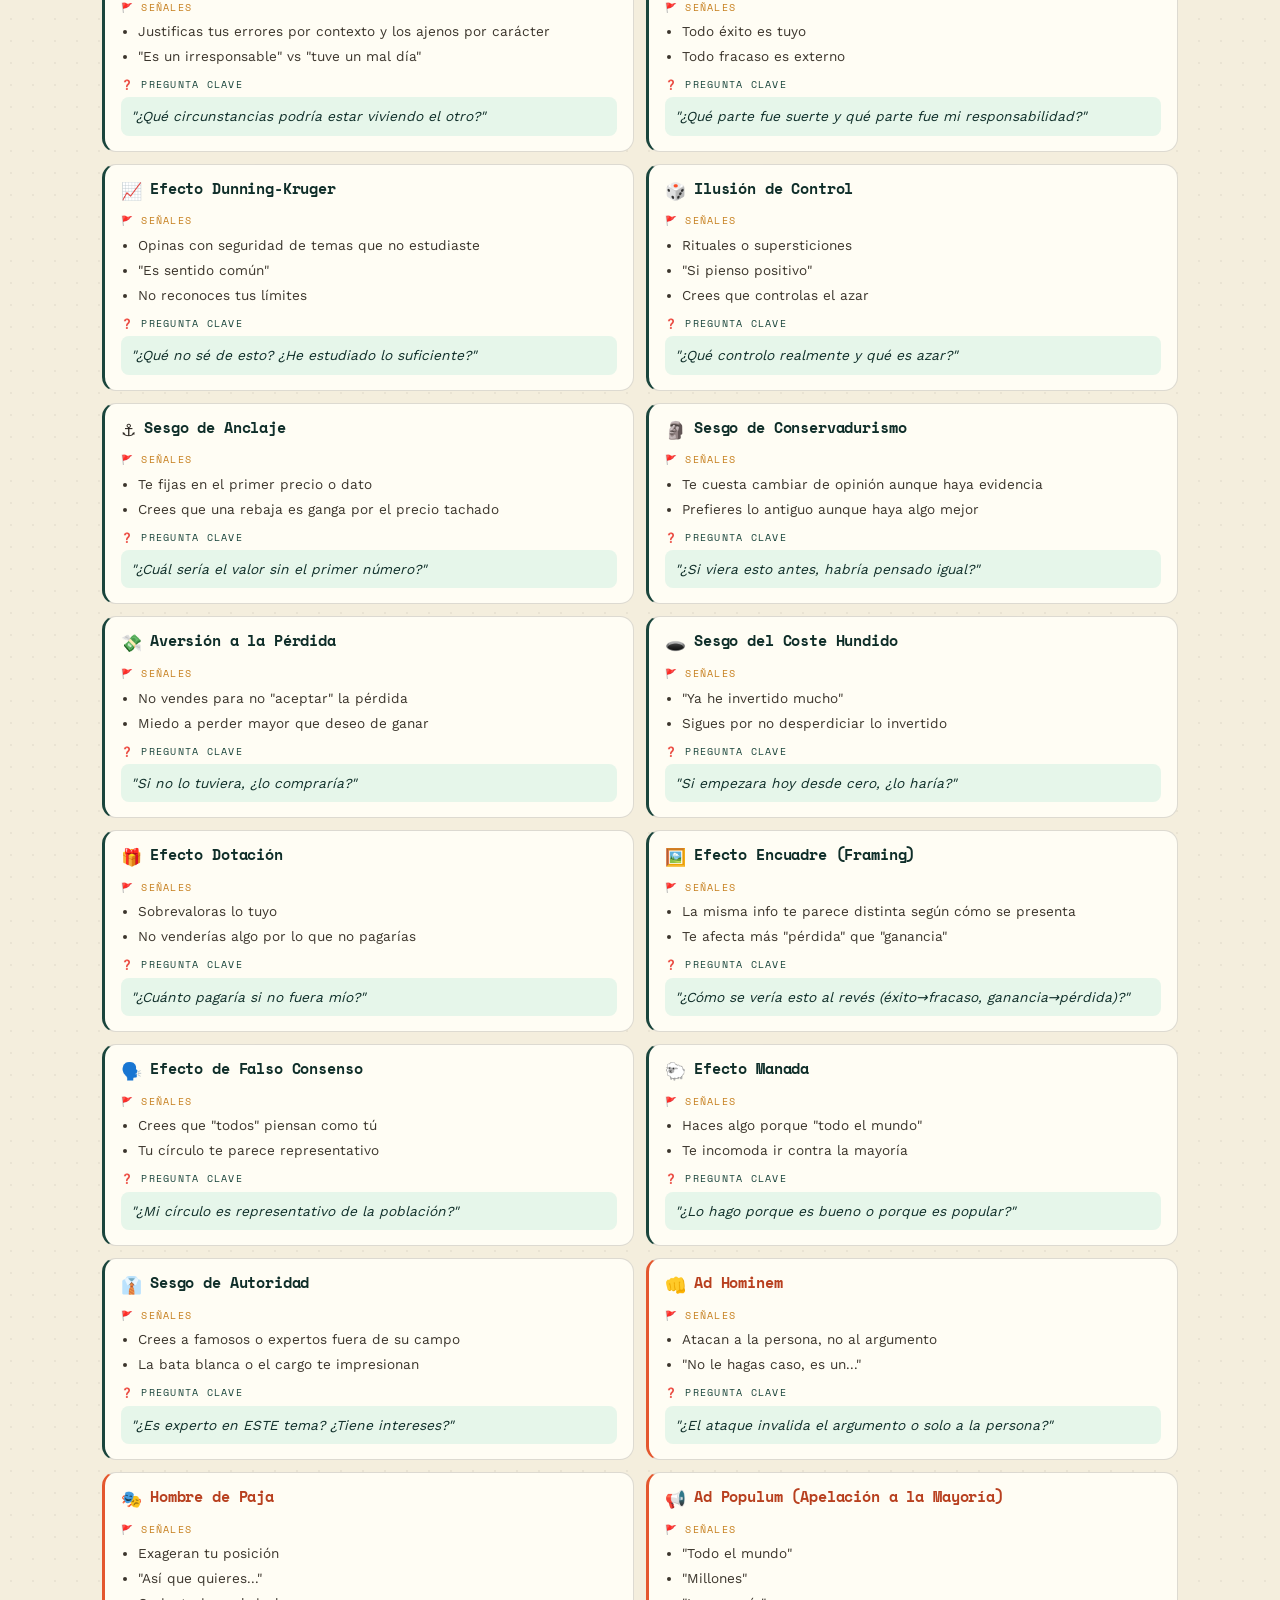
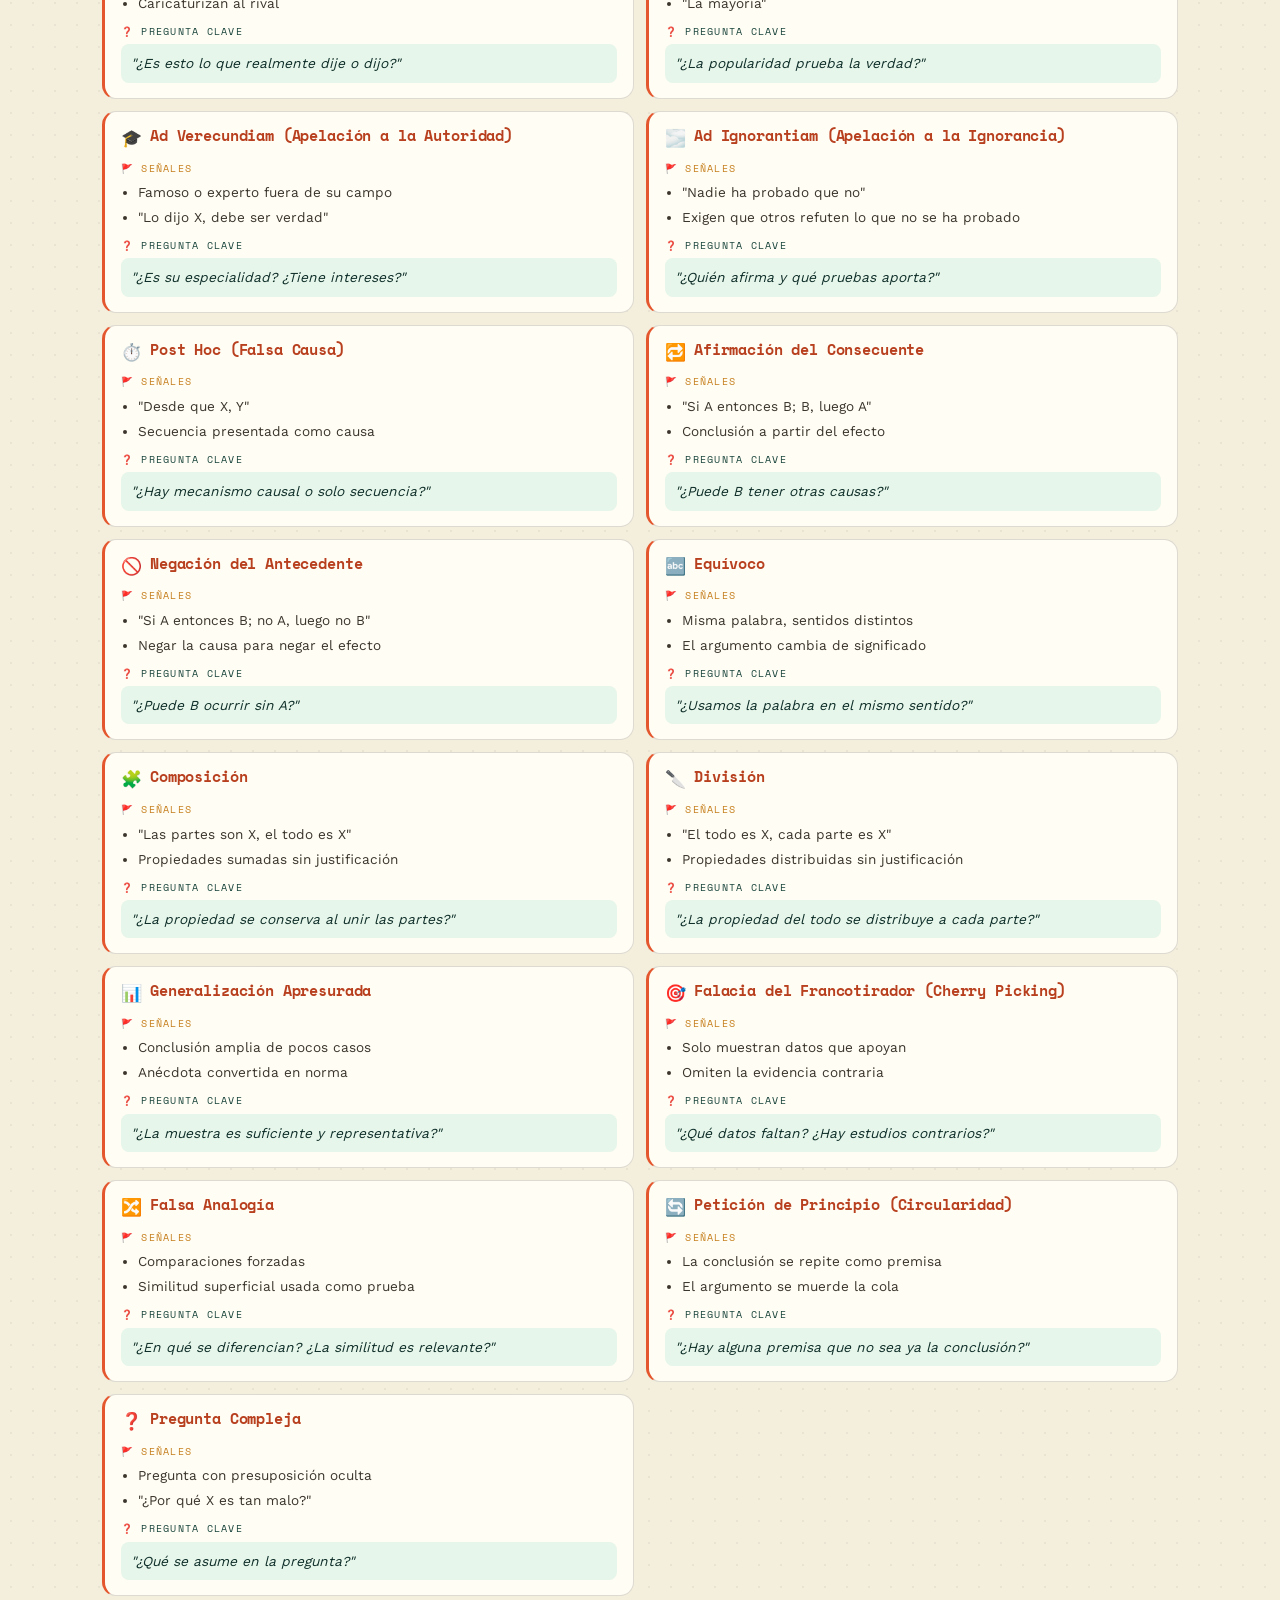
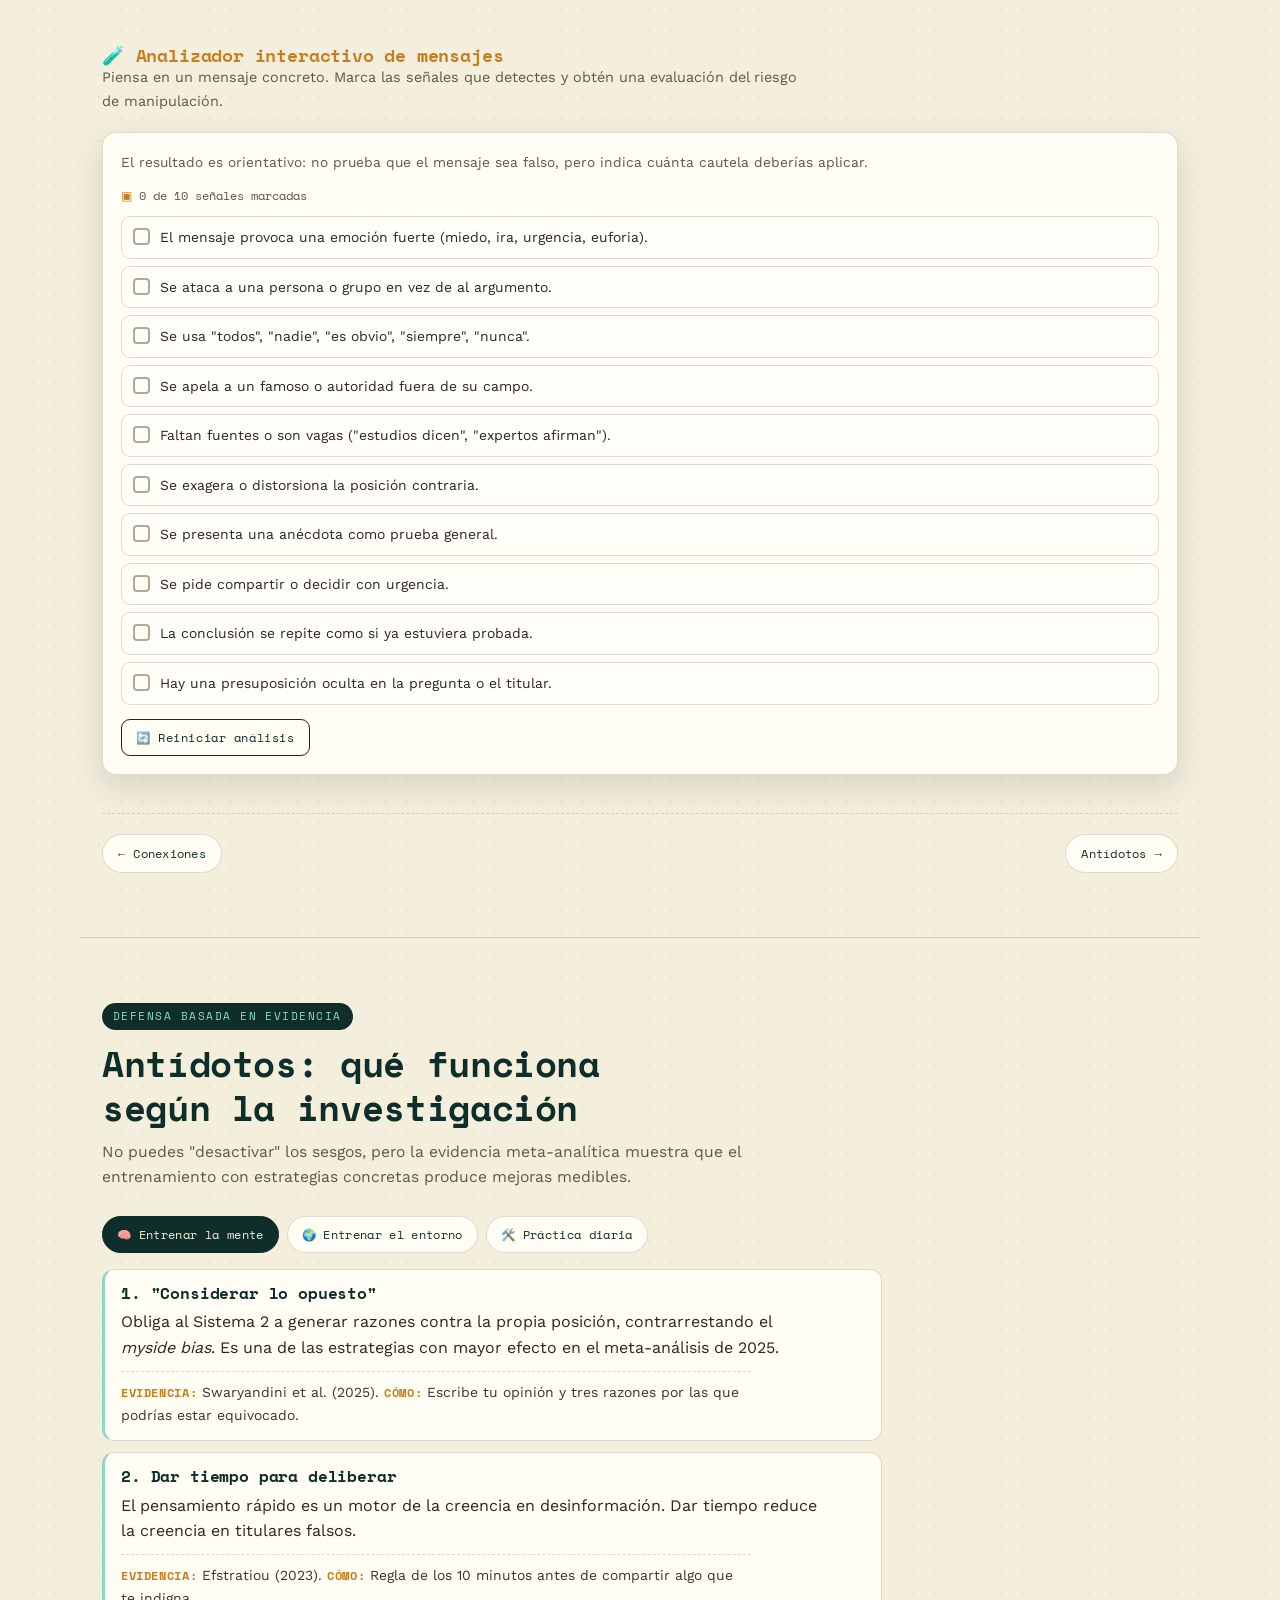
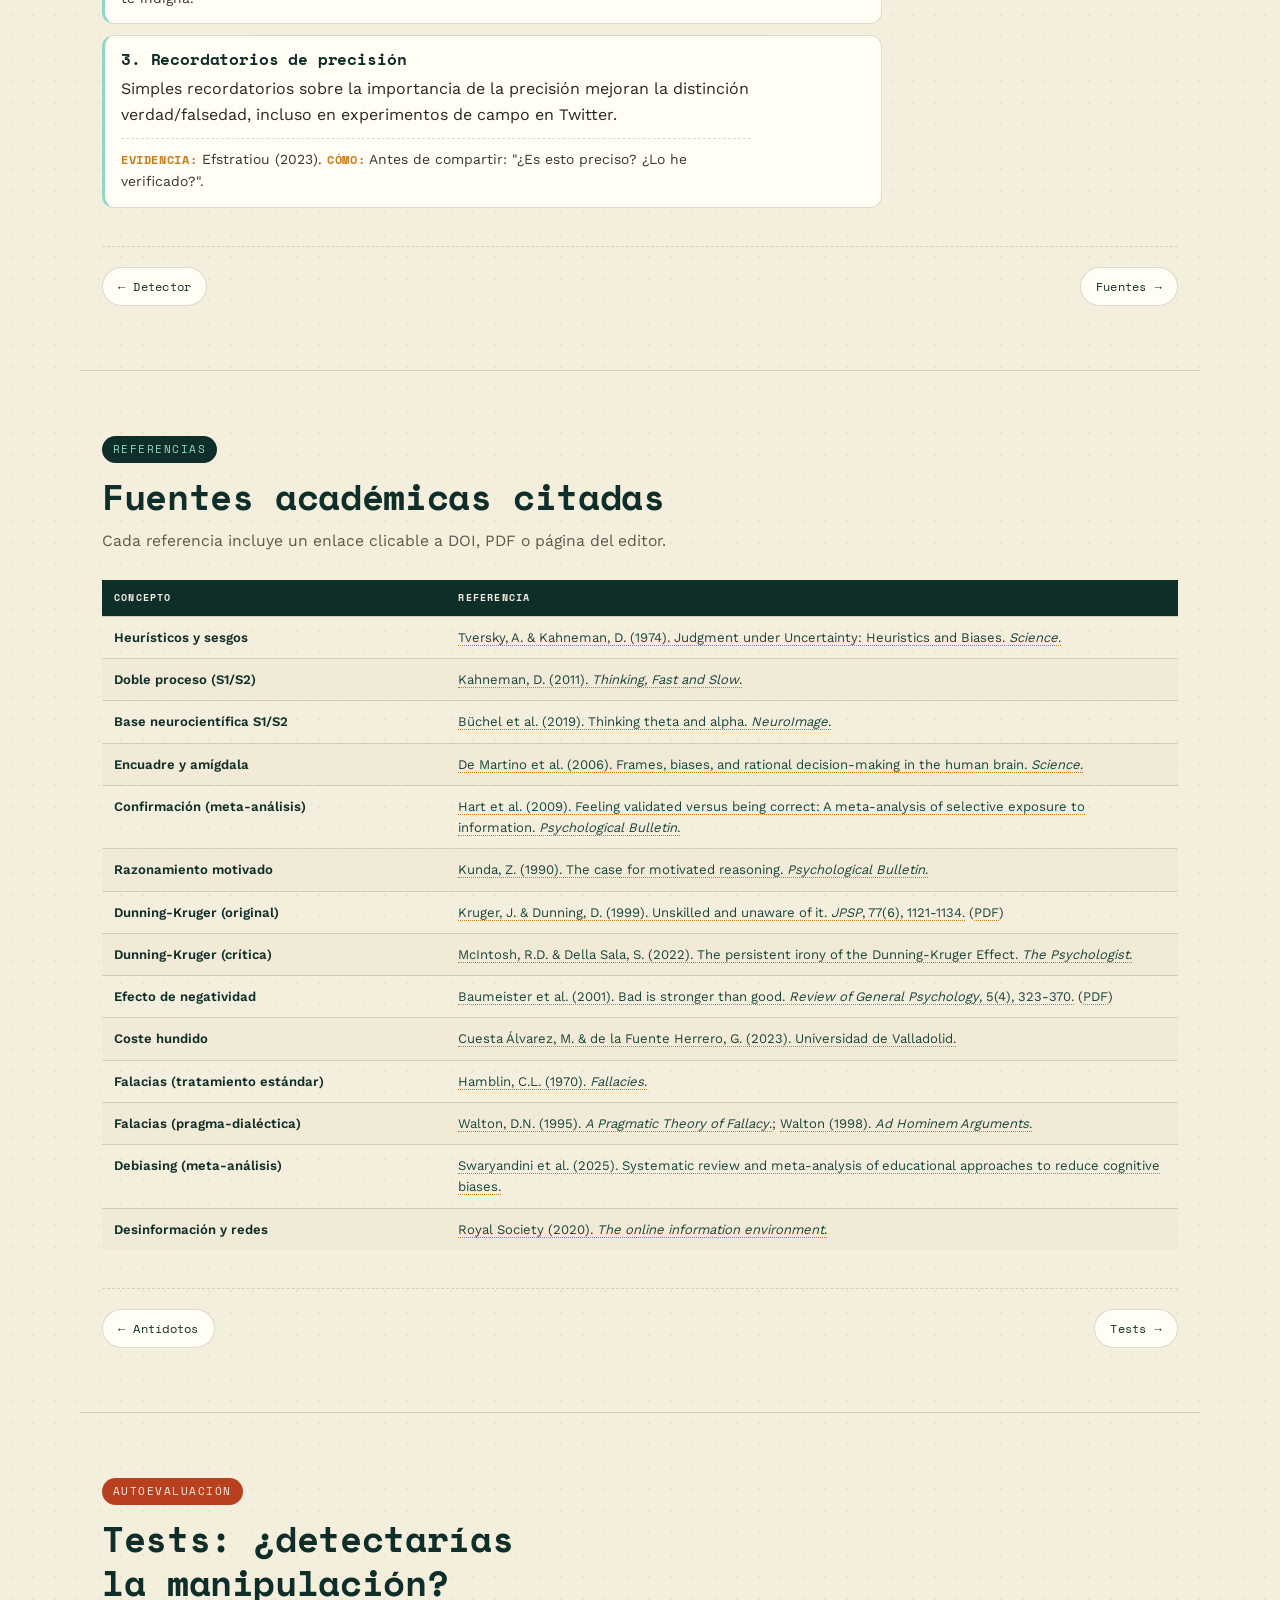
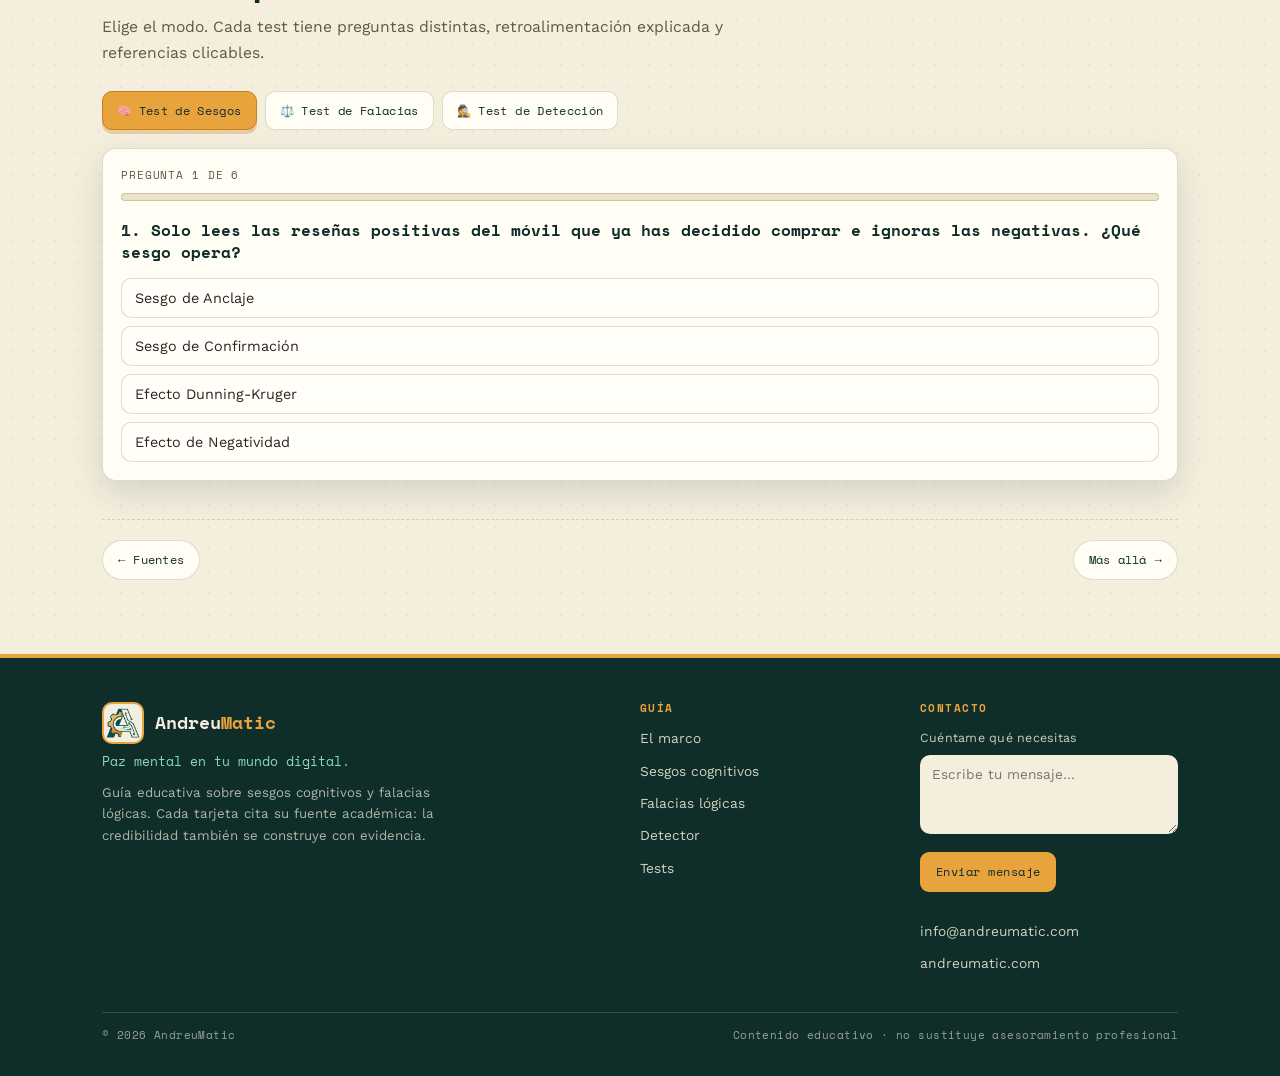
==== commit fd78e927: "Carrusel: una tarjeta por vista con transicion entre conceptos Sesgos y falacias ocupan el ancho del" ====
--- a/index.html
+++ b/index.html
@@ -25,7 +25,7 @@
 <link rel="icon" href="assets/favicon.svg" type="image/svg+xml">
 <link rel="icon" href="assets/favicon-32x32.png" sizes="32x32" type="image/png">
 <link rel="apple-touch-icon" href="assets/apple-touch-icon.png">
-<link rel="stylesheet" href="css/estilos.css?v=14">
+<link rel="stylesheet" href="css/estilos.css?v=15">
 <script type="application/ld+json">
 {
  "@context": "https://schema.org",
--- a/css/estilos.css
+++ b/css/estilos.css
@@ -650,3 +650,52 @@
 .rail-random:hover{border-color:var(--teal); background:var(--cream2)}
 @media (max-width:520px){ .rail-random{margin-left:0} }
 @media print{ .rail-nav{display:none!important} .cards-grid{display:block!important} }
+
+/* ============ v3.1 · una tarjeta a la vez (carrusel) ============ */
+.cards-grid{
+  scroll-snap-type:x mandatory;
+  padding:4px 2px 10px;
+  perspective:1200px;
+}
+.cards-grid > .card{
+  flex:0 0 100%;
+  max-width:none;
+  scroll-snap-align:center;
+  scroll-snap-stop:always;
+  min-height:clamp(380px,58vh,560px);
+  opacity:.55;
+  transform:scale(.94);
+  transform-origin:center center;
+  transition:transform .5s cubic-bezier(.22,1,.36,1), opacity .4s ease, box-shadow .5s ease, border-color .3s ease;
+  will-change:transform,opacity;
+}
+.cards-grid > .card.is-current{
+  opacity:1;
+  transform:scale(1);
+  box-shadow:0 20px 46px rgba(15,46,41,.18);
+  border-color:rgba(232,163,61,.55);
+}
+.cards-grid > .card.is-away{
+  opacity:.4;
+  transform:scale(.9);
+}
+.cards-grid > .card.is-current .card-title{ font-size:1.3rem }
+.cards-grid > .card .card-def,
+.cards-grid > .card .card-example,
+.cards-grid > .card .deep-block p{ max-width:70ch }
+.cards-grid > .card.is-current .card-def,
+.cards-grid > .card.is-current .card-example{ -webkit-line-clamp:unset; line-clamp:unset }
+@media (min-width:900px){
+  .cards-grid > .card{ flex-basis:100%; min-height:clamp(420px,62vh,600px) }
+  .cards-grid > .card.is-current .card-title{ font-size:1.5rem }
+}
+.rail-nav{ margin-top:14px }
+.rail-btn{ width:44px; height:44px; font-size:20px }
+.rail-count{ font-size:12.5px; letter-spacing:.08em }
+.rail-random{ min-height:44px }
+@media (prefers-reduced-motion:reduce){
+  .cards-grid > .card{ transition:none; opacity:1; transform:none }
+}
+@media print{
+  .cards-grid > .card{ opacity:1!important; transform:none!important; min-height:0 }
+}
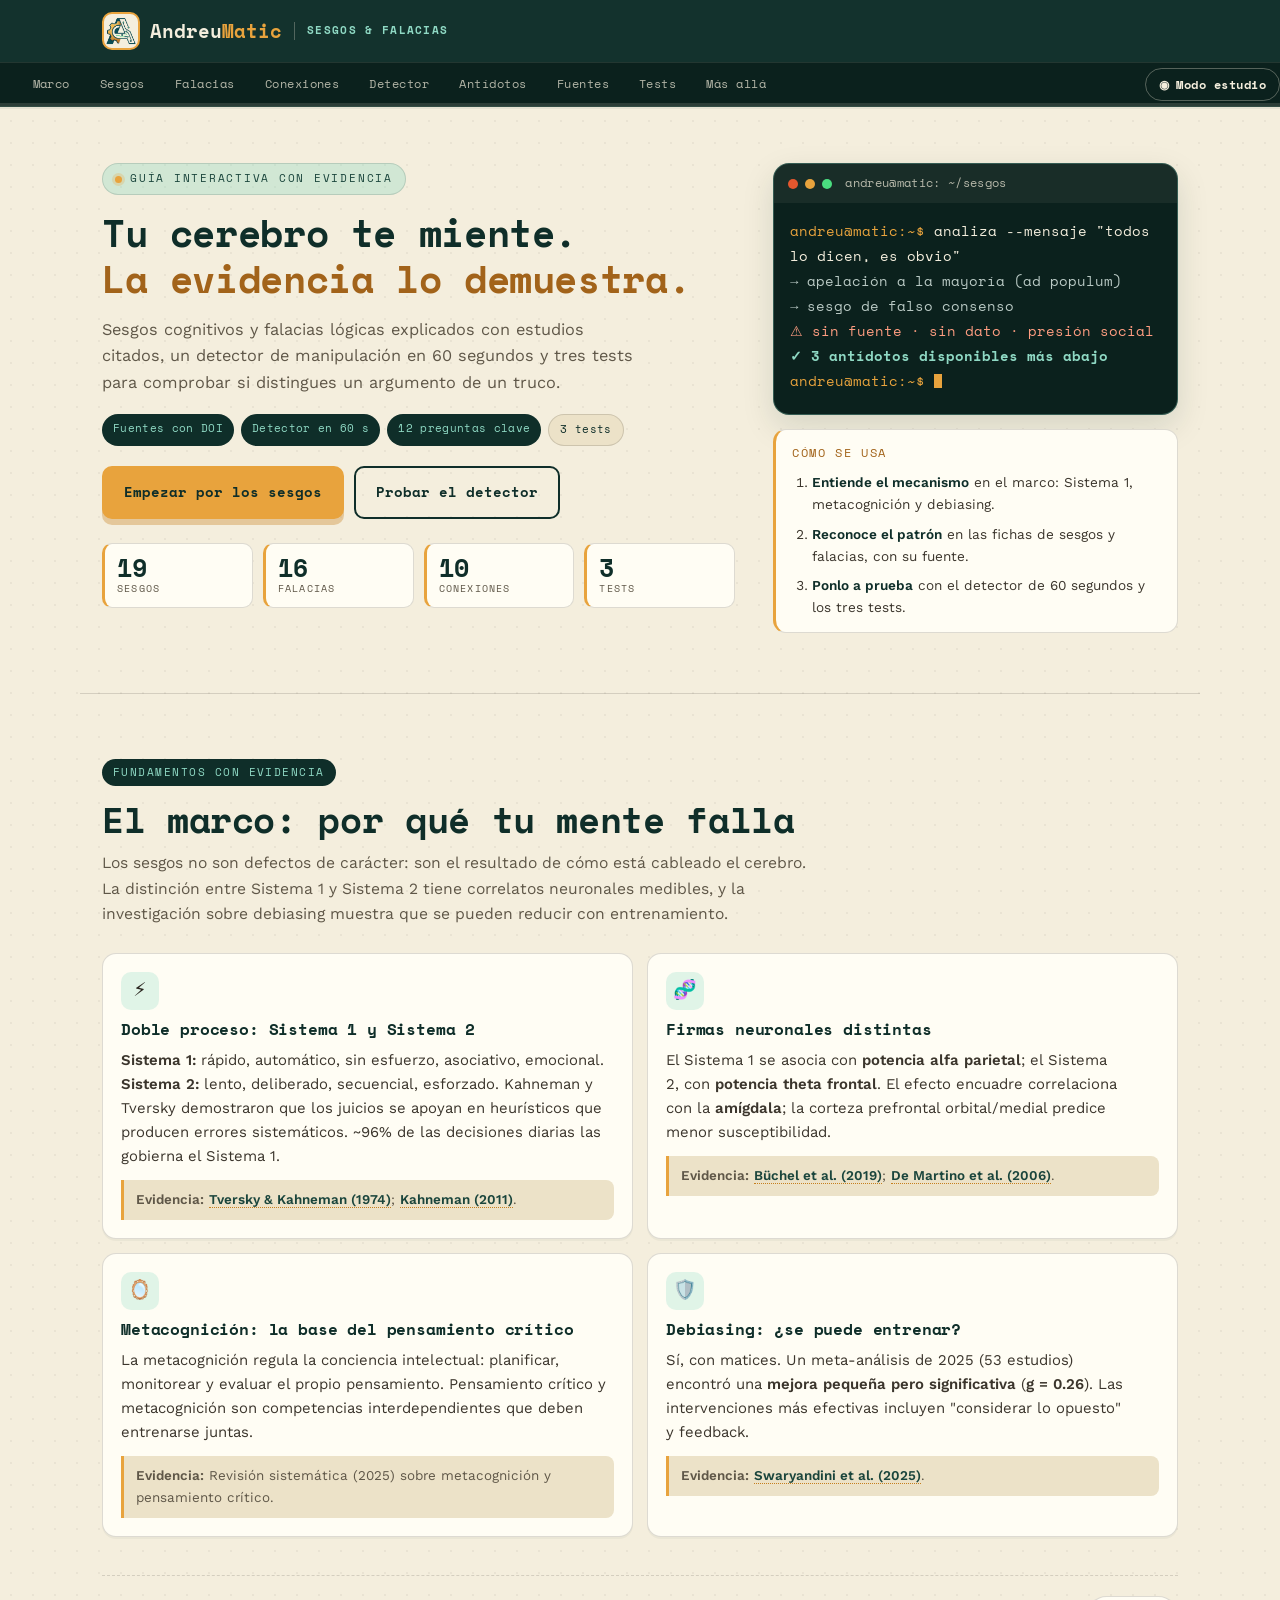
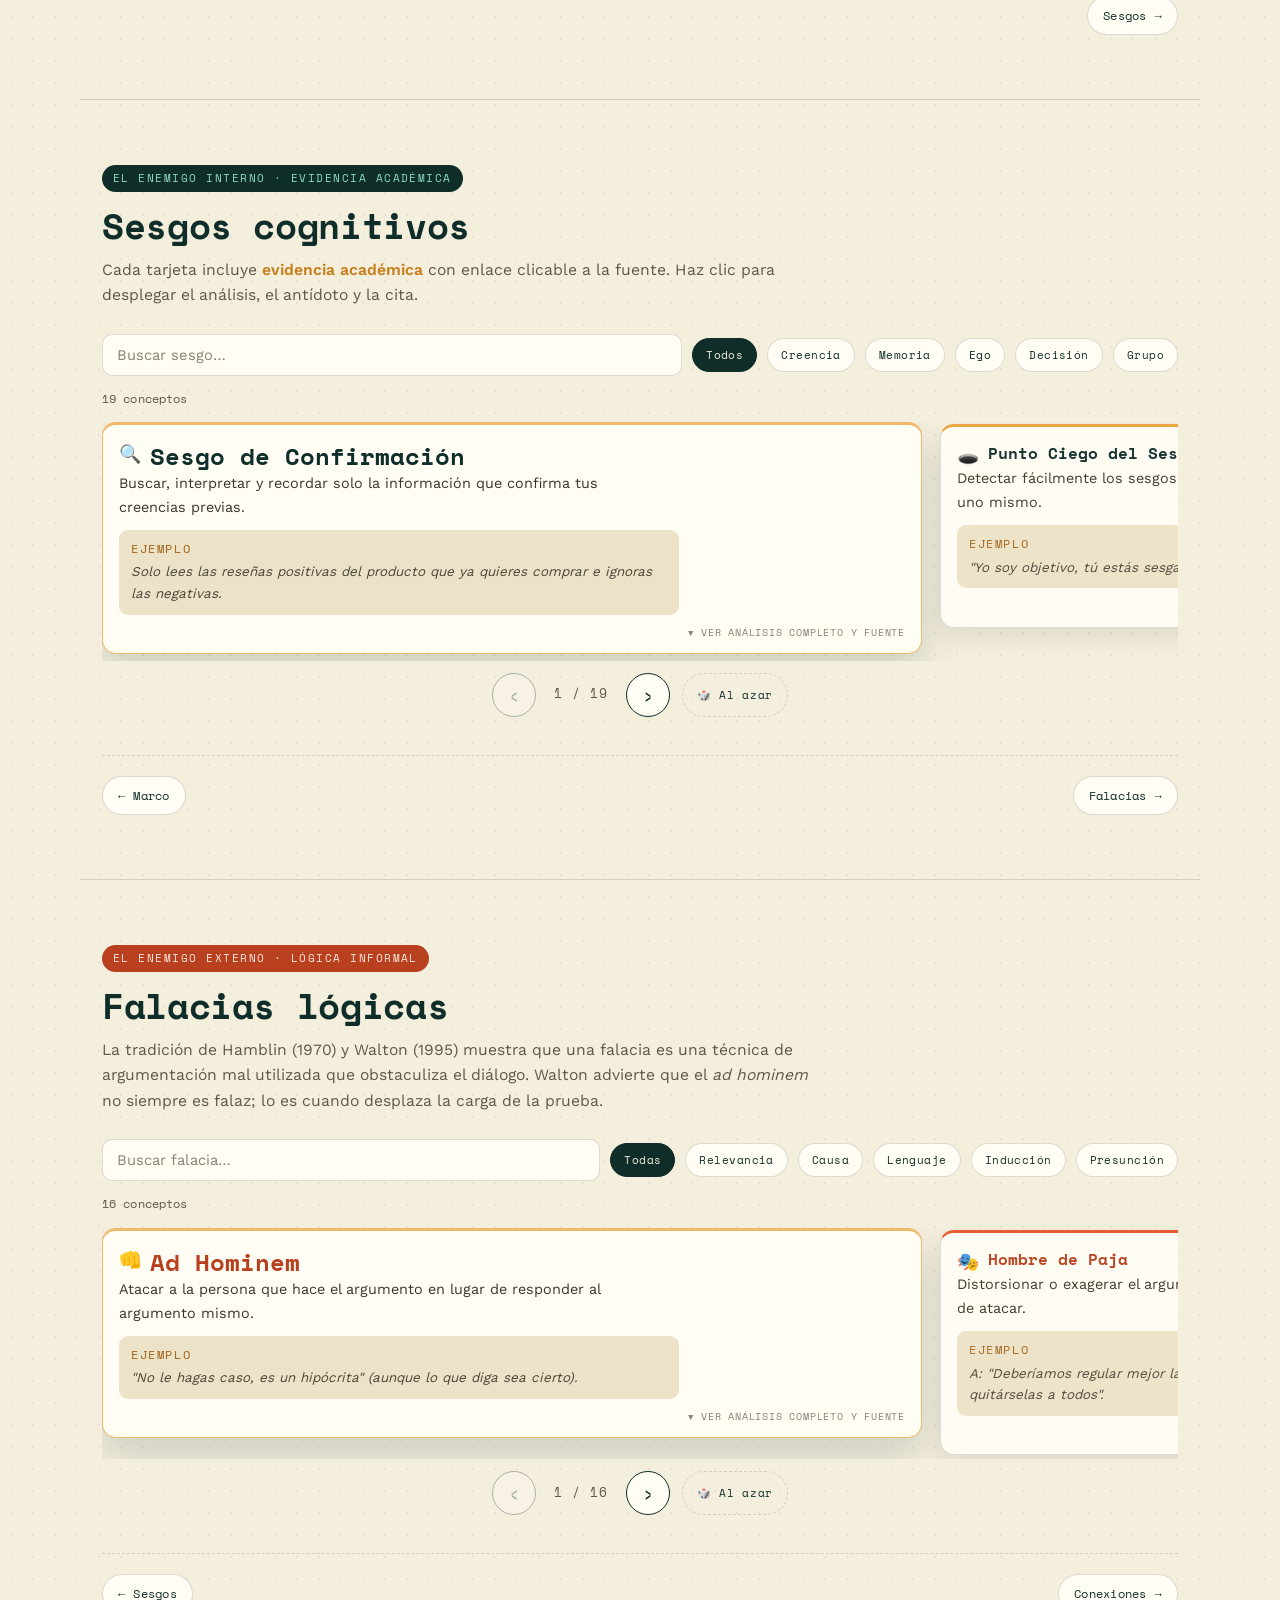
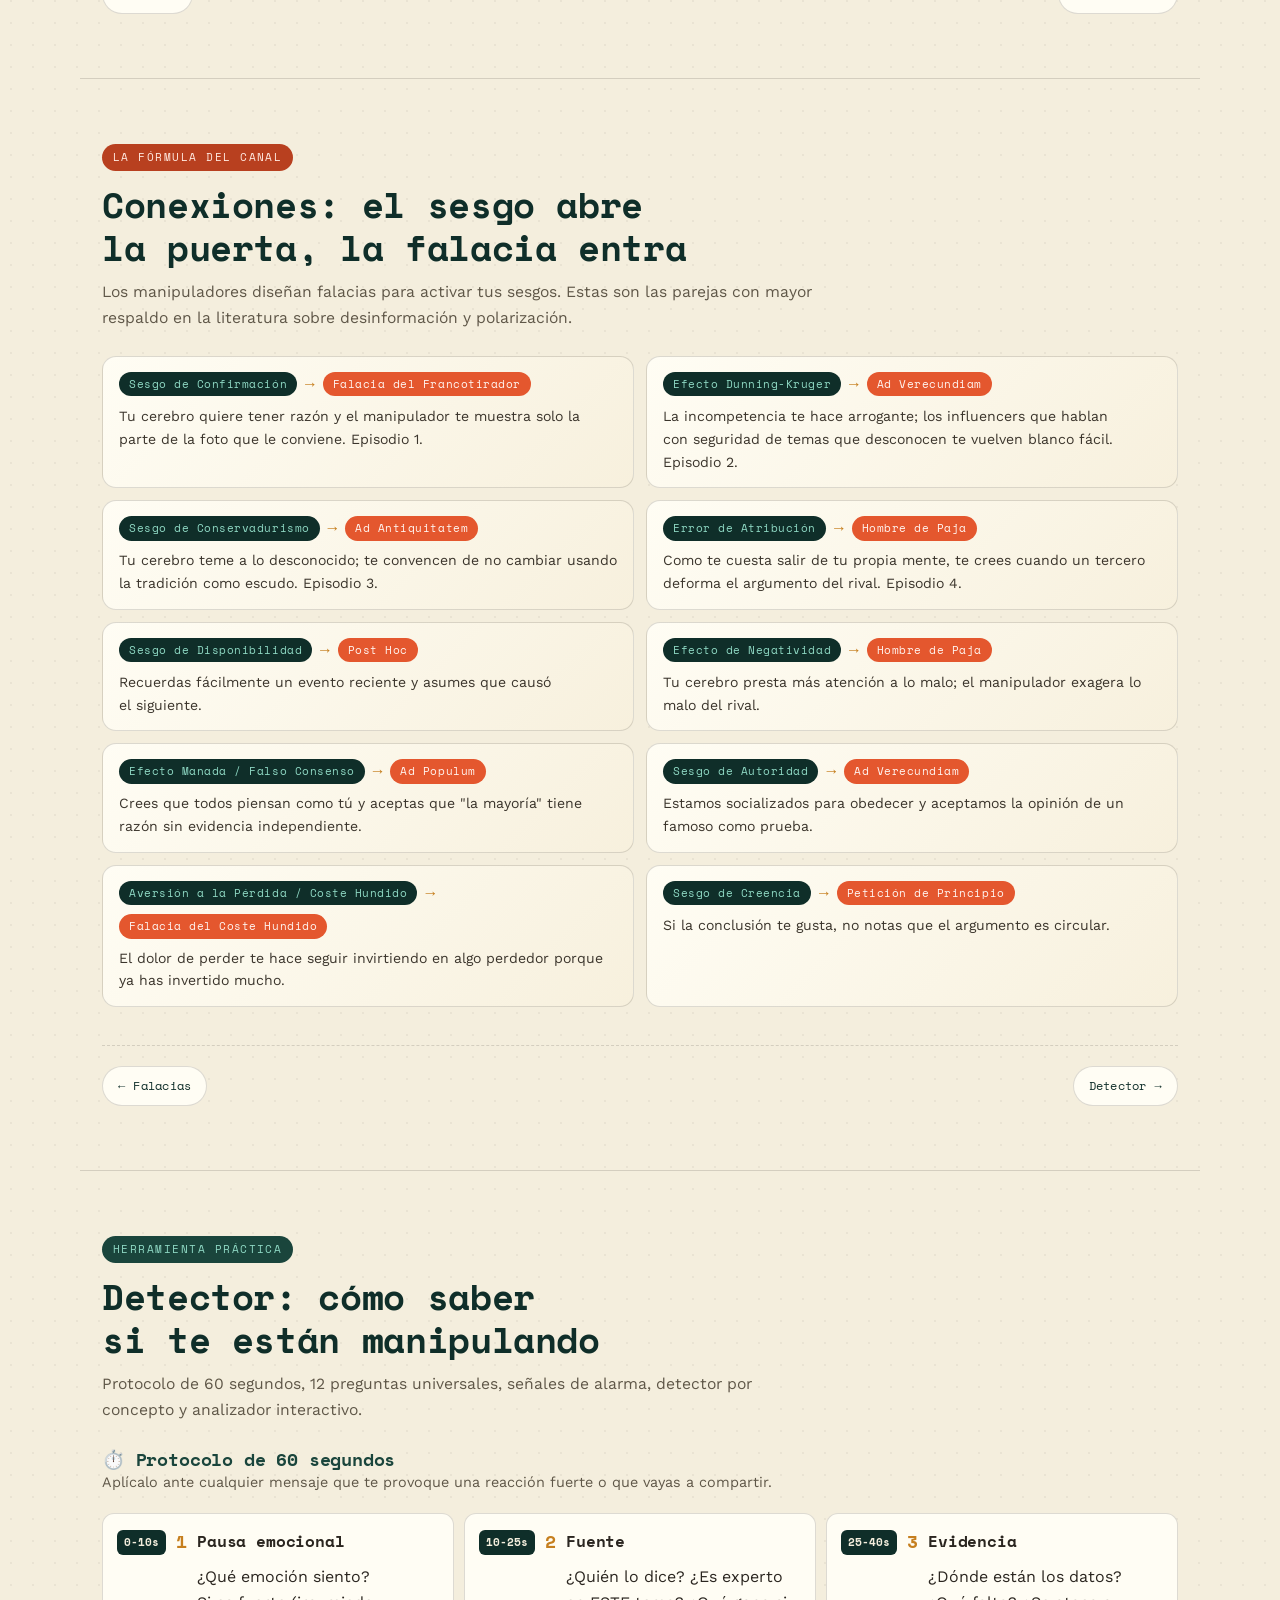
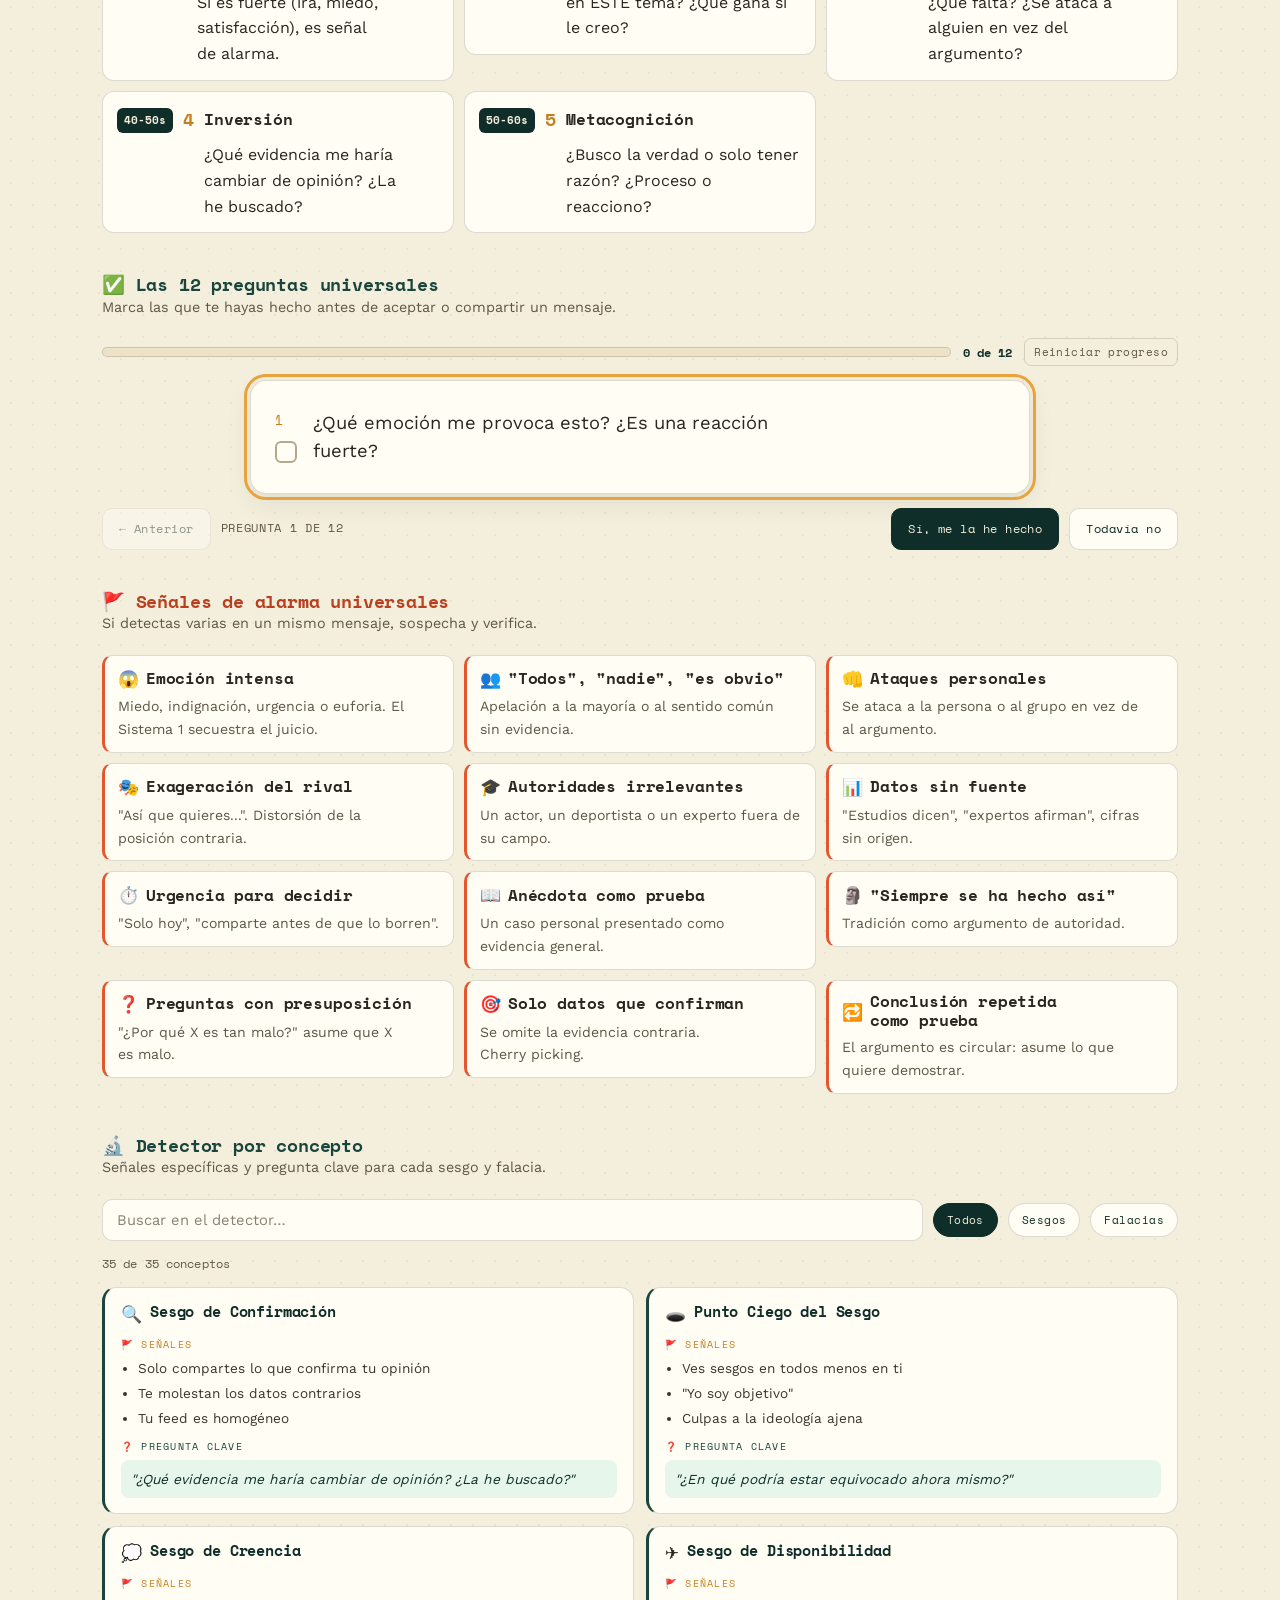
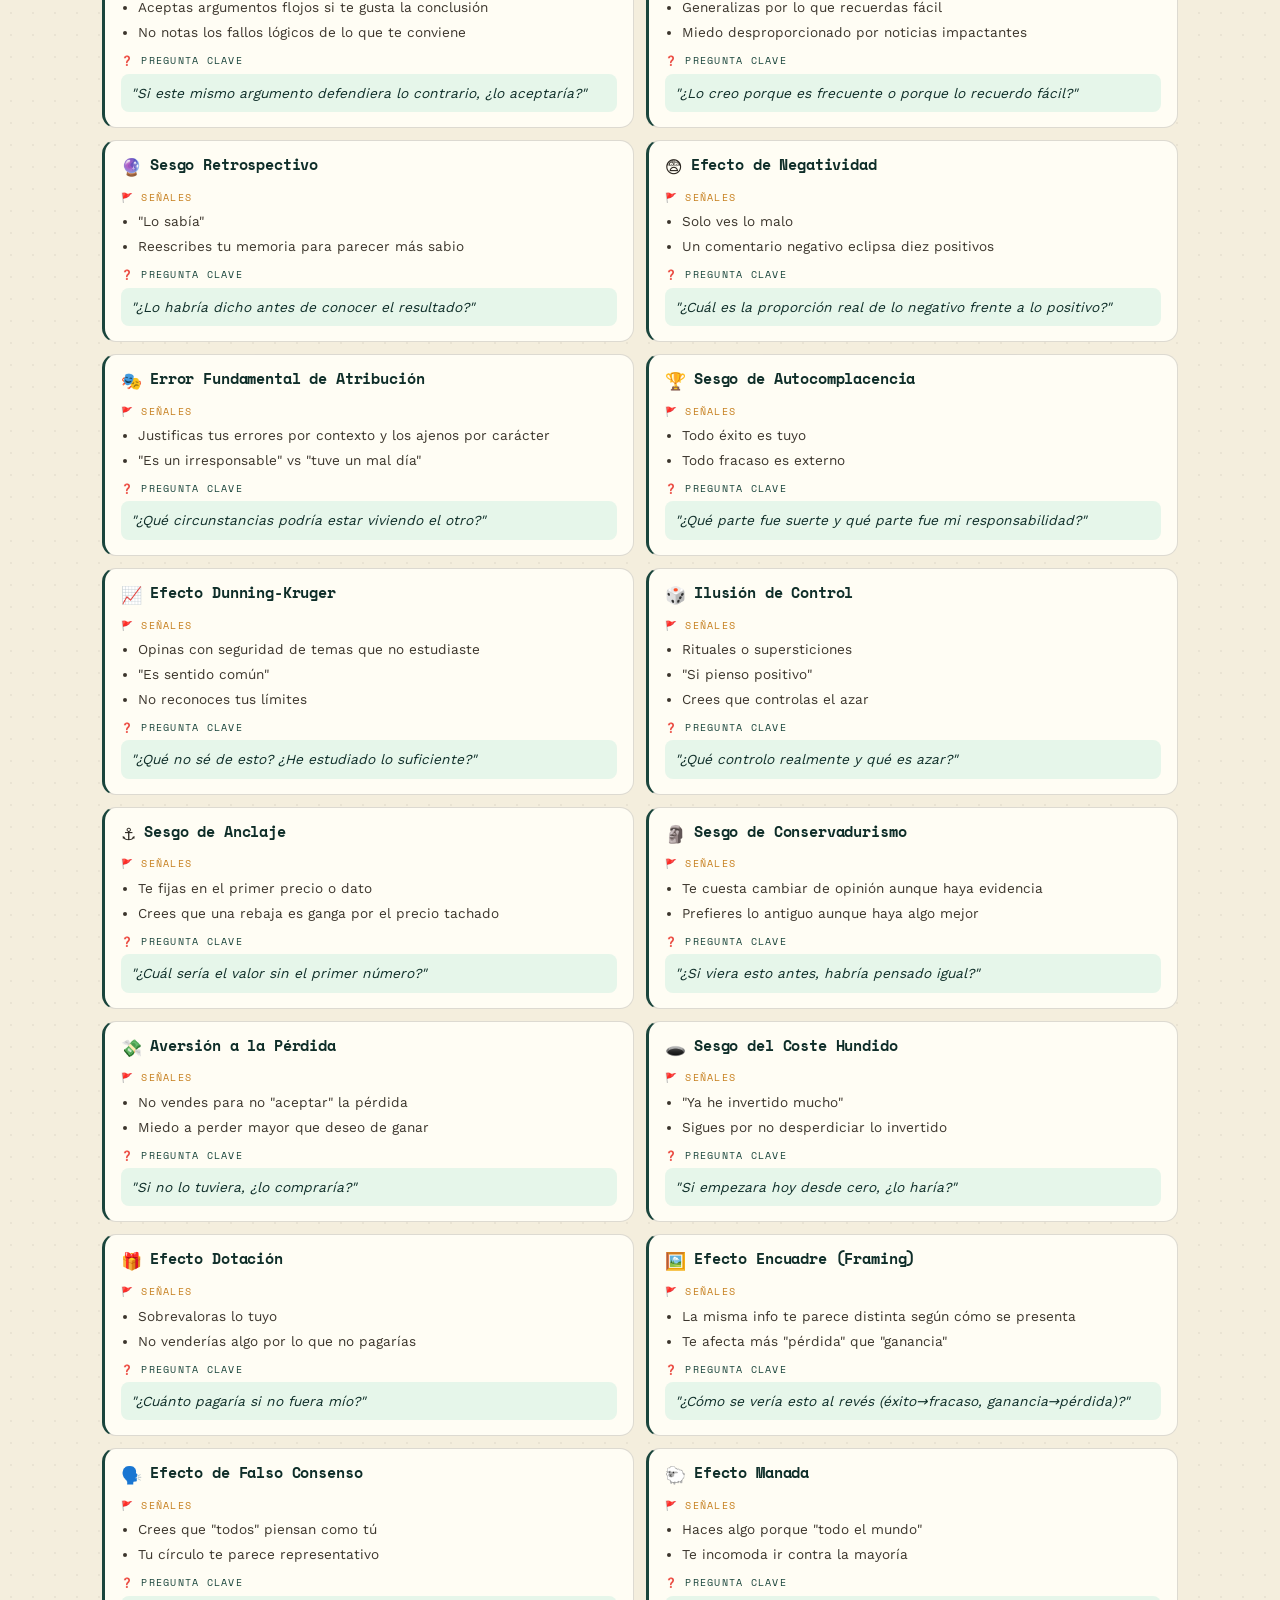
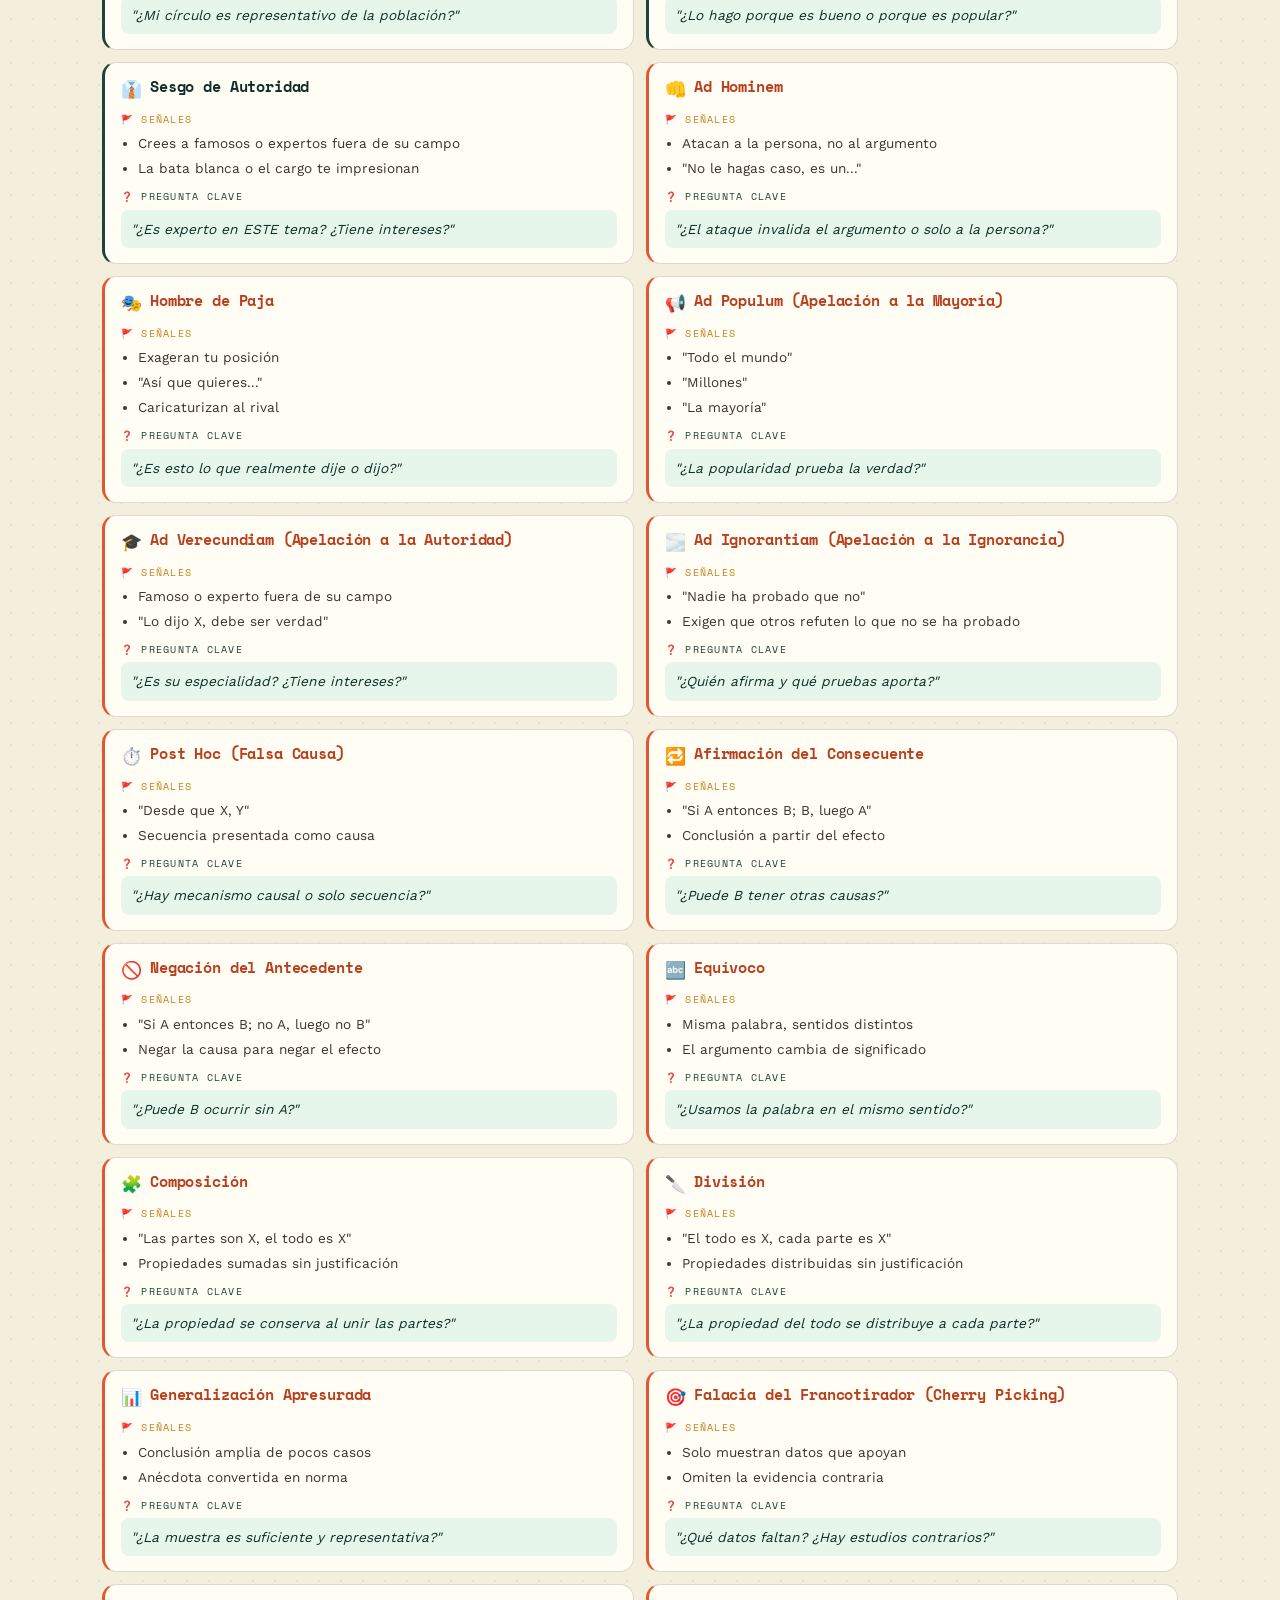
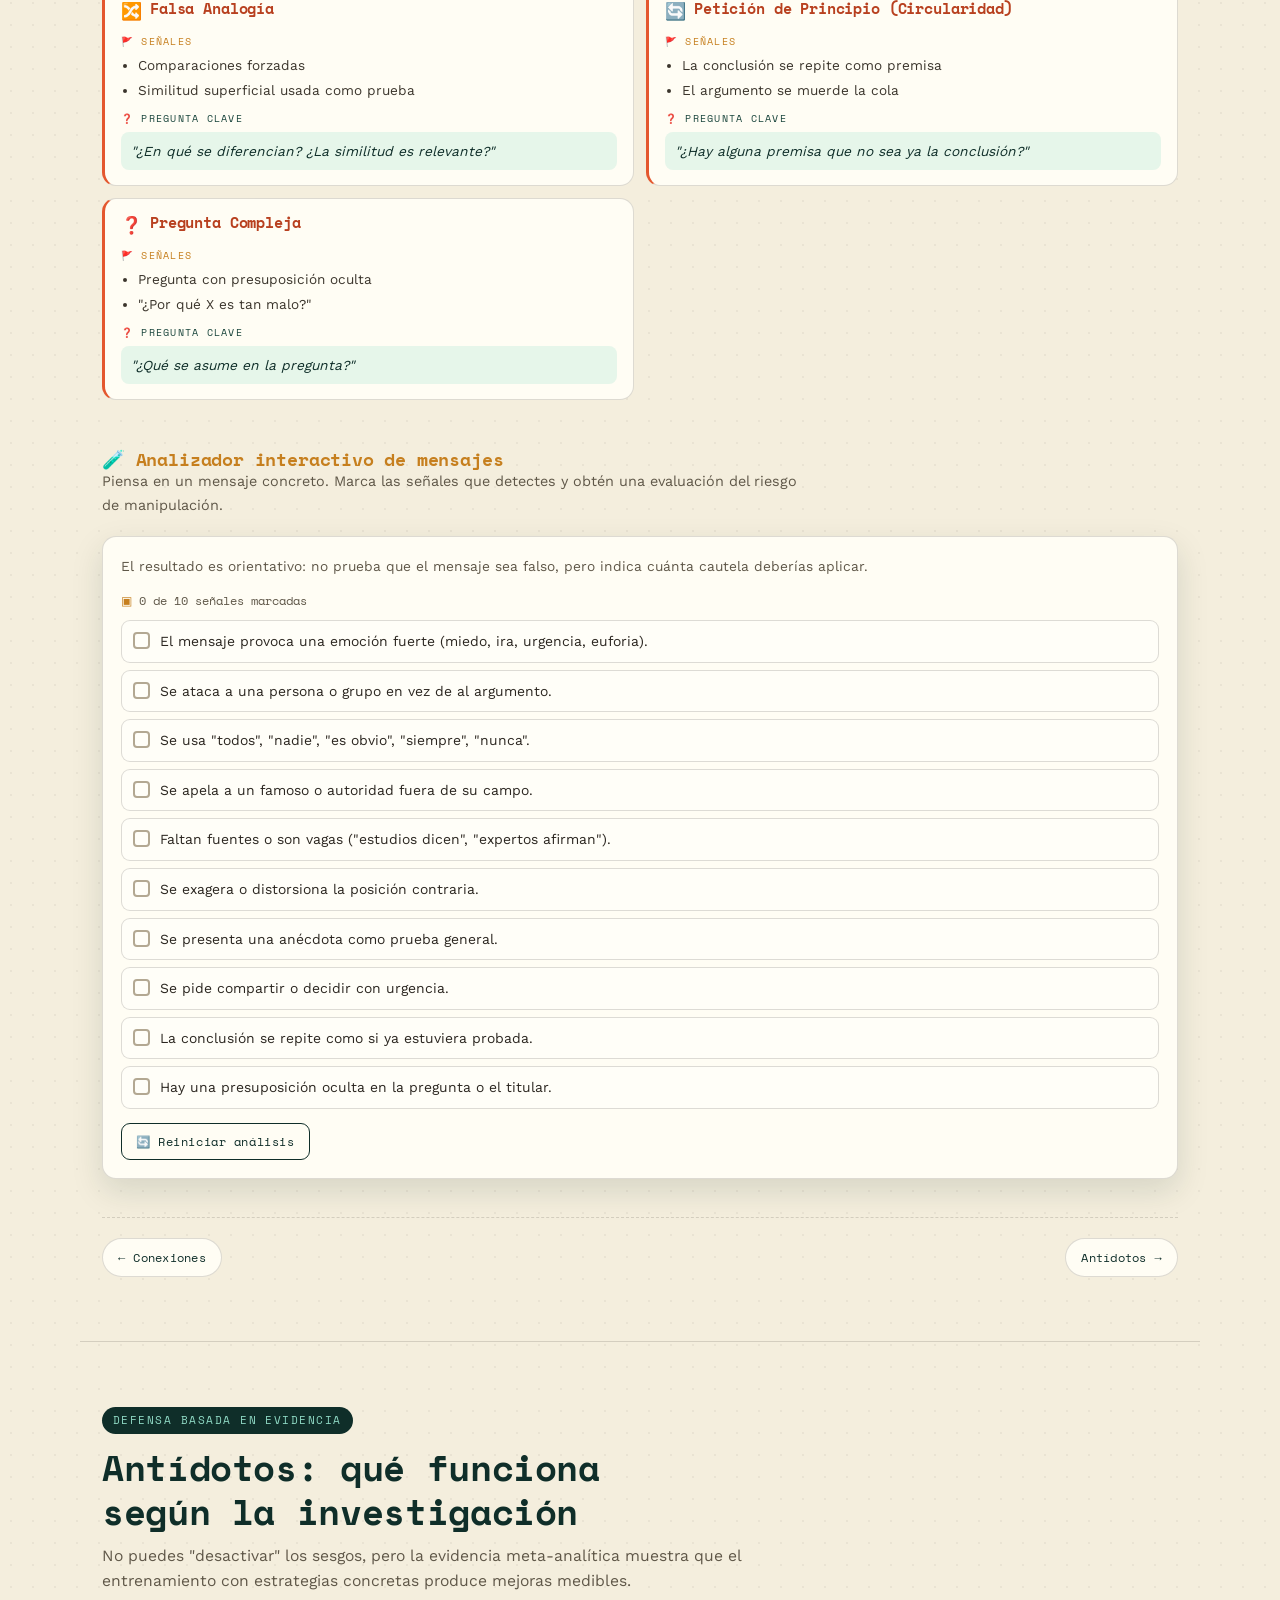
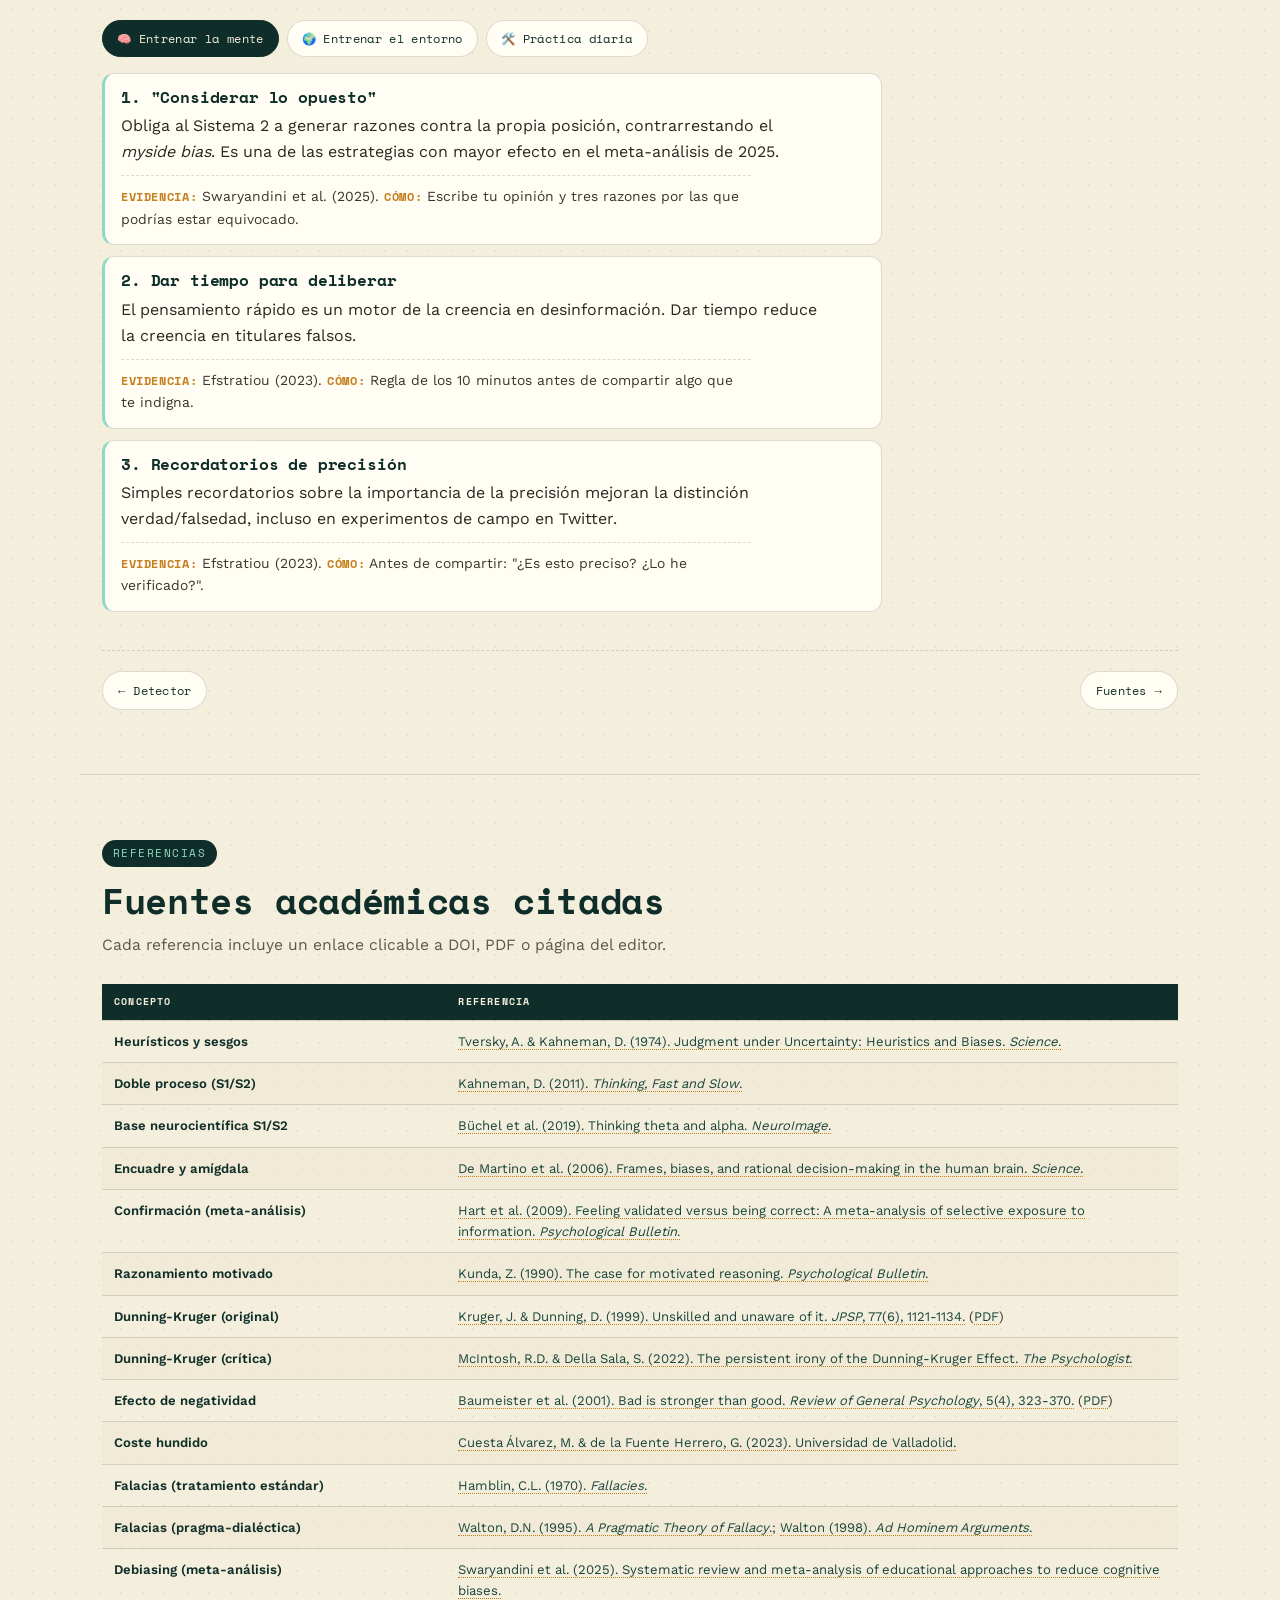
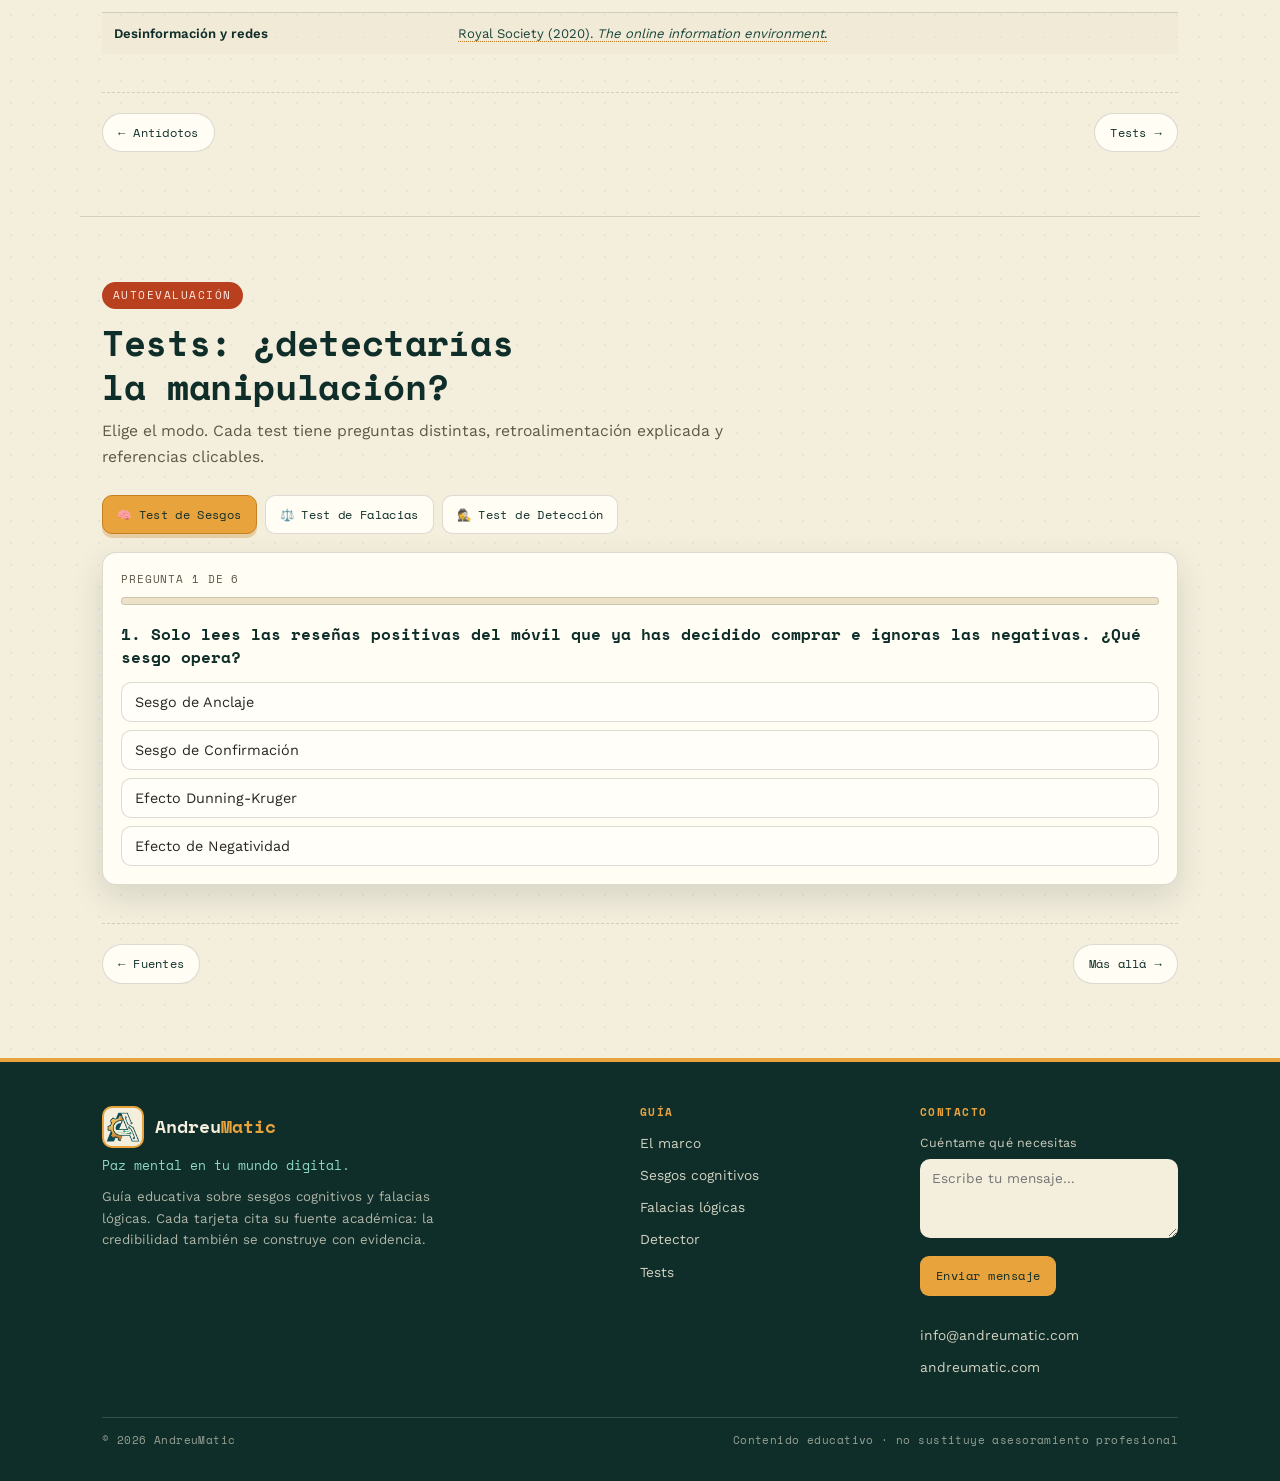
==== commit 3893356a: "Protocolo, carrusel y cuestionario por pantallas Arregla las tarjetas del protocolo y de senales de " ====
--- a/index.html
+++ b/index.html
@@ -25,7 +25,7 @@
 <link rel="icon" href="assets/favicon.svg" type="image/svg+xml">
 <link rel="icon" href="assets/favicon-32x32.png" sizes="32x32" type="image/png">
 <link rel="apple-touch-icon" href="assets/apple-touch-icon.png">
-<link rel="stylesheet" href="css/estilos.css?v=15">
+<link rel="stylesheet" href="css/estilos.css?v=18">
 <script type="application/ld+json">
 {
  "@context": "https://schema.org",
@@ -315,6 +315,18 @@
     <span id="checkCount">0/12</span>
   </div>
   <div class="checklist reveal" id="checklist" role="group" aria-label="Las 12 preguntas universales"></div>
+  <div class="qs-bar" id="qsBar">
+    <button class="qs-btn qs-prev" id="qsPrev" type="button">&#8592; Anterior</button>
+    <span class="qs-count" id="qsCount" role="status" aria-live="polite">Pregunta 1 de 12</span>
+    <button class="qs-btn qs-yes" id="qsYes" type="button">S&iacute;, me la he hecho</button>
+    <button class="qs-btn qs-no" id="qsNo" type="button">Todav&iacute;a no</button>
+  </div>
+  <div class="qs-done" id="qsDone" hidden>
+    <p class="qs-done-num" id="qsScore">0 de 12</p>
+    <p class="qs-done-msg" id="qsMsg"></p>
+    <ul class="qs-done-list" id="qsPend"></ul>
+    <button class="qs-btn qs-yes" id="qsAgain" type="button">Repetir el cuestionario</button>
+  </div>
 
   <div class="section-head reveal" style="margin-top:2.5rem;margin-bottom:1.2rem;">
     <h3 style="font-size:1.15rem;color:var(--red);">🚩 Señales de alarma universales</h3>
@@ -1172,8 +1184,9 @@
 const checklistEl = document.getElementById('checklist');
 checklistEl.innerHTML = preguntasUniversales.map((q, i) => `
   <div class="check-item" data-i="${i}" role="checkbox" tabindex="0" aria-checked="false">
+    <span class="check-num" aria-hidden="true">${i + 1}</span>
     <span class="check-box" aria-hidden="true"></span>
-    <span class="check-text"><strong>${i + 1}.</strong> ${q}</span>
+    <span class="check-text">${q}</span>
   </div>
 `).join('');
 
@@ -1193,16 +1206,73 @@
   bar.setAttribute('aria-label', 'Preguntas marcadas');
 }
 
-$$('.check-item', checklistEl).forEach(item => {
-  const toggle = () => {
-    const i = parseInt(item.dataset.i, 10);
+const qsItems = $$('.check-item', checklistEl);
+const qsBar = document.getElementById('qsBar');
+const qsDone = document.getElementById('qsDone');
+const qsCount = document.getElementById('qsCount');
+const qsPrev = document.getElementById('qsPrev');
+const qsYes = document.getElementById('qsYes');
+const qsNo = document.getElementById('qsNo');
+const qsAgain = document.getElementById('qsAgain');
+let qsIdx = 0;
+const QS_TOTAL = qsItems.length;
+
+function paintCheck(item, i) {
+  item.classList.toggle('checked', checkState[i]);
+  item.setAttribute('aria-checked', checkState[i] ? 'true' : 'false');
+}
+
+function renderStep() {
+  const finished = qsIdx >= QS_TOTAL;
+  qsItems.forEach((el, i) => { el.hidden = finished || i !== qsIdx; });
+  qsBar.hidden = finished;
+  qsDone.hidden = !finished;
+  qsCount.textContent = 'Pregunta ' + Math.min(qsIdx + 1, QS_TOTAL) + ' de ' + QS_TOTAL;
+  qsPrev.disabled = qsIdx === 0;
+  if (finished) {
+    const n = checkState.filter(Boolean).length;
+    document.getElementById('qsScore').textContent = n + ' de ' + QS_TOTAL;
+    document.getElementById('qsMsg').textContent = n === QS_TOTAL
+      ? 'Las has comprobado todas. Ese es el hábito que protege del sesgo.'
+      : (n >= QS_TOTAL / 2 ? 'Vas por buen camino: repasa las que te faltan antes de compartir.'
+                           : 'Te faltan bastantes. Con un mensaje que te indigne, haz al menos las seis primeras.');
+    const pend = document.getElementById('qsPend');
+    const faltan = preguntasUniversales.map((q, i) => checkState[i] ? null : (i + 1) + '. ' + q).filter(Boolean);
+    pend.innerHTML = faltan.length ? '<li>' + faltan.join('</li><li>') + '</li>' : '';
+    pend.hidden = !faltan.length;
+    qsAgain.focus();
+  } else {
+    qsItems[qsIdx].focus();
+  }
+}
+
+function answer(value) {
+  if (qsIdx >= QS_TOTAL) return;
+  checkState[qsIdx] = value;
+  paintCheck(qsItems[qsIdx], qsIdx);
+  updateCheckProgress();
+  qsIdx++;
+  renderStep();
+}
+
+qsItems.forEach((item, i) => {
+  onActivate(item, () => {
     checkState[i] = !checkState[i];
-    item.classList.toggle('checked', checkState[i]);
-    item.setAttribute('aria-checked', checkState[i] ? 'true' : 'false');
+    paintCheck(item, i);
     updateCheckProgress();
-  };
-  onActivate(item, toggle);
+  });
 });
+qsYes.addEventListener('click', () => answer(true));
+qsNo.addEventListener('click', () => answer(false));
+qsPrev.addEventListener('click', () => { if (qsIdx > 0) { qsIdx--; renderStep(); } });
+qsAgain.addEventListener('click', () => { qsIdx = 0; renderStep(); });
+document.addEventListener('keydown', e => {
+  if (!qsBar.hidden && (e.key === 'ArrowRight' || e.key === 'ArrowLeft') && document.activeElement !== document.getElementById('searchSesgos')) {
+    if (e.key === 'ArrowRight') { qsIdx = Math.min(QS_TOTAL, qsIdx + 1); renderStep(); }
+    else { qsIdx = Math.max(0, qsIdx - 1); renderStep(); }
+  }
+});
+renderStep();
 updateCheckProgress();
 
 /* ==================== DETECTOR POR CONCEPTO ==================== */
--- a/css/estilos.css
+++ b/css/estilos.css
@@ -699,3 +699,74 @@
 @media print{
   .cards-grid > .card{ opacity:1!important; transform:none!important; min-height:0 }
 }
+
+/* ============ v3.2 · protocolo, carrusel y cuestionario por pantallas ============ */
+/* Protocolo: el texto pasa debajo del titulo, a ancho completo */
+.protocol-step{display:grid!important;grid-template-columns:auto auto 1fr;grid-template-areas:"time num title" ". . text";gap:2px 10px;align-items:center;height:auto}
+.protocol-step .time{grid-area:time}
+.protocol-step .step-num{grid-area:num;margin:0}
+.protocol-step h4{grid-area:title;font-size:1rem;line-height:1.3}
+.protocol-step p{grid-area:text;margin-top:6px;max-width:52ch}
+.protocol-grid{align-items:start}
+
+
+/* Carrusel: sin atenuar el texto, tarjeta contenida y centrada */
+.cards-grid{gap:18px;padding:2px 0 4px}
+.cards-grid > .card{flex:0 0 min(100%,820px)!important;min-height:0!important;scroll-snap-align:center!important;opacity:1!important;transform:none!important;box-shadow:0 10px 26px rgba(15,46,41,.10)}
+.cards-grid > .card.is-current{transform:translateY(-2px)!important;box-shadow:0 18px 40px rgba(15,46,41,.16);border-color:rgba(232,163,61,.75)}
+.cards-grid > .card:not(.is-current){opacity:.96!important}
+.cards-grid > .card .card-def,.cards-grid > .card .card-example .content{max-width:66ch}
+.rail-nav{margin-top:12px}
+
+/* Cuestionario: una pregunta por pantalla */
+.checklist{display:block;min-height:0}
+.check-item{display:none;background:var(--card);border:1px solid var(--line);border-radius:16px;padding:28px 24px;gap:0;box-shadow:0 10px 26px rgba(15,46,41,.08)}
+.check-item:not([hidden]){display:grid;grid-template-columns:1fr auto;grid-template-areas:"num box" "text text";align-items:center;gap:10px 14px}
+.check-num{grid-area:num;font-family:'Space Mono',monospace;font-size:.8rem;letter-spacing:.12em;color:var(--amber-d)}
+.check-box{grid-area:box;width:22px;height:22px;border:2px solid #b3a892;border-radius:6px;justify-self:end;margin:0}
+.check-text{grid-area:text;font-size:1.15rem;line-height:1.5;max-width:46ch}
+.check-item.checked .check-text{text-decoration:none;color:var(--ink)}
+.check-item.checked .check-box{background:var(--teal);border-color:var(--teal)}
+.check-item.checked .check-box::after{content:'';width:6px;height:11px;border:solid var(--mint);border-width:0 2.5px 2.5px 0;transform:rotate(45deg);margin-top:-3px;display:block;margin-left:5px}
+.qs-bar{display:flex;flex-wrap:wrap;align-items:center;gap:10px;margin-top:14px}
+.qs-count{font-family:'Space Mono',monospace;font-size:11.5px;letter-spacing:.06em;text-transform:uppercase;color:var(--muted);margin-right:auto}
+.qs-btn{font-family:'Space Mono',monospace;font-size:11.5px;letter-spacing:.04em;min-height:42px;padding:10px 16px;border-radius:10px;border:1.5px solid var(--line);background:var(--card);color:var(--teal);cursor:pointer;transition:background-color .16s,border-color .16s,color .16s}
+.qs-btn:hover{border-color:var(--teal2);background:var(--cream2)}
+.qs-btn:disabled{opacity:.45;cursor:not-allowed}
+.qs-yes{background:var(--teal);color:var(--cream);border-color:var(--teal)}
+.qs-yes:hover{background:var(--teal2);color:var(--cream);border-color:var(--teal2)}
+.qs-done{background:var(--card);border:1px solid var(--line);border-radius:16px;padding:24px;box-shadow:0 10px 26px rgba(15,46,41,.08)}
+.qs-done-num{font-family:'Space Mono',monospace;font-size:2rem;font-weight:700;color:var(--teal);line-height:1}
+.qs-done-msg{margin:8px 0 12px;color:var(--muted)}
+.qs-done-list{margin:0 0 16px;padding-left:18px;color:var(--muted);font-size:.9rem;line-height:1.5}
+.qs-done-list li{margin-bottom:6px}
+@media (max-width:600px){
+  .check-item:not([hidden]){padding:22px 18px}
+  .check-text{font-size:1.05rem}
+  .qs-count{flex:1 0 100%;margin:0 0 4px}
+  .qs-btn{flex:1 1 auto}
+}
+@media (prefers-reduced-motion:reduce){
+  .cards-grid > .card,.cards-grid > .card.is-current{transform:none!important}
+}
+
+
+/* ============ v3.3 · cuestionario centrado ============ */
+.check-item{max-width:780px;margin:0 auto;width:100%;
+  grid-template-columns:auto 1fr!important;
+  grid-template-areas:"num text" "box text"!important;
+  gap:6px 16px!important;align-items:start}
+.check-item .check-num{grid-area:num}
+.check-item .check-box{grid-area:box}
+.check-item .check-text{grid-area:text}
+.checklist{scroll-margin-top:calc(var(--header-h,104px) + 28px)}
+#checklist,#checkFill{scroll-margin-top:calc(var(--header-h,104px) + 28px)}
+
+/* ============ v3.4 · tarjetas de alarma y remates ============ */
+.redflag{display:flex!important;flex-direction:column;gap:5px!important;align-items:flex-start}
+.redflag h4{display:flex;align-items:center;gap:7px;font-size:.98rem;line-height:1.25;margin:0}
+.redflag p{font-size:.88rem;color:var(--muted);max-width:52ch}
+.redflags-grid{align-items:start}
+.detector-card .dc-title{line-height:1.25}
+.antidote-tabs{flex-wrap:wrap}
+@media (max-width:600px){.protocol-step p,.redflag p{max-width:none}}
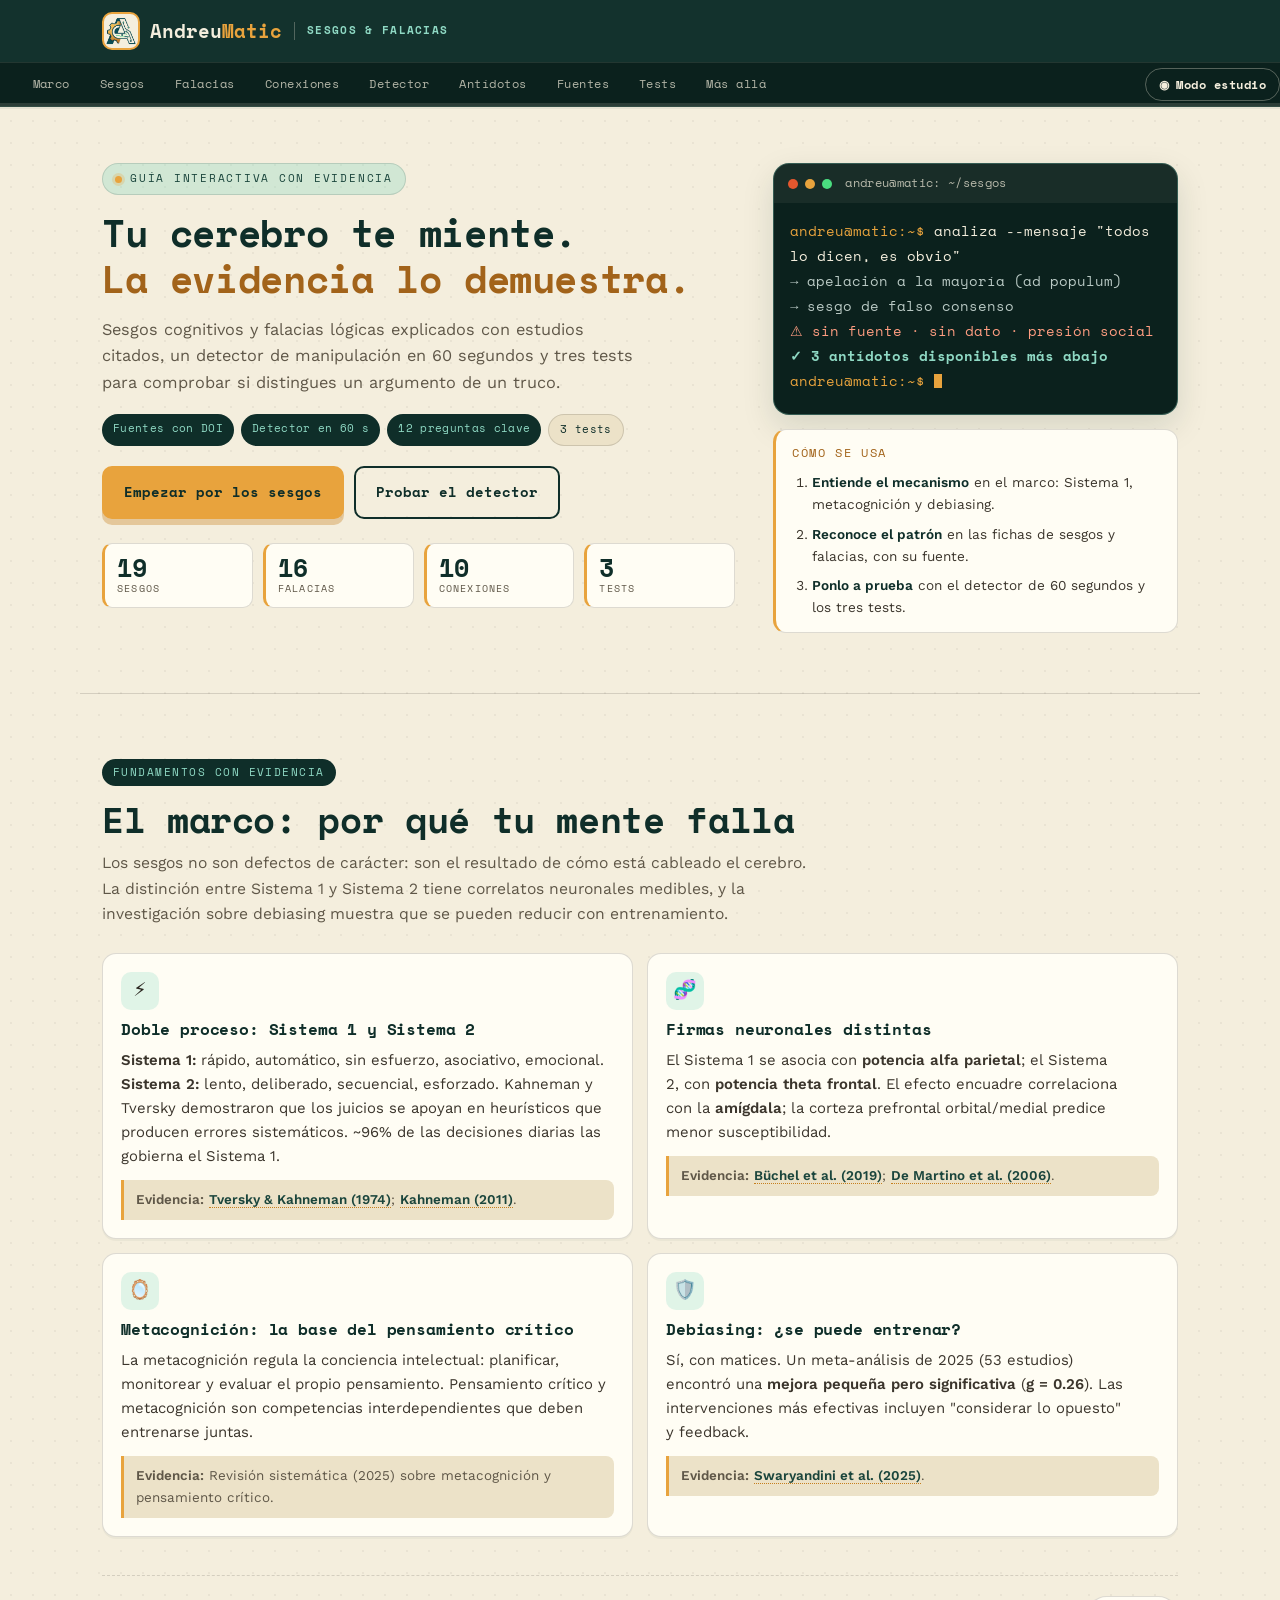
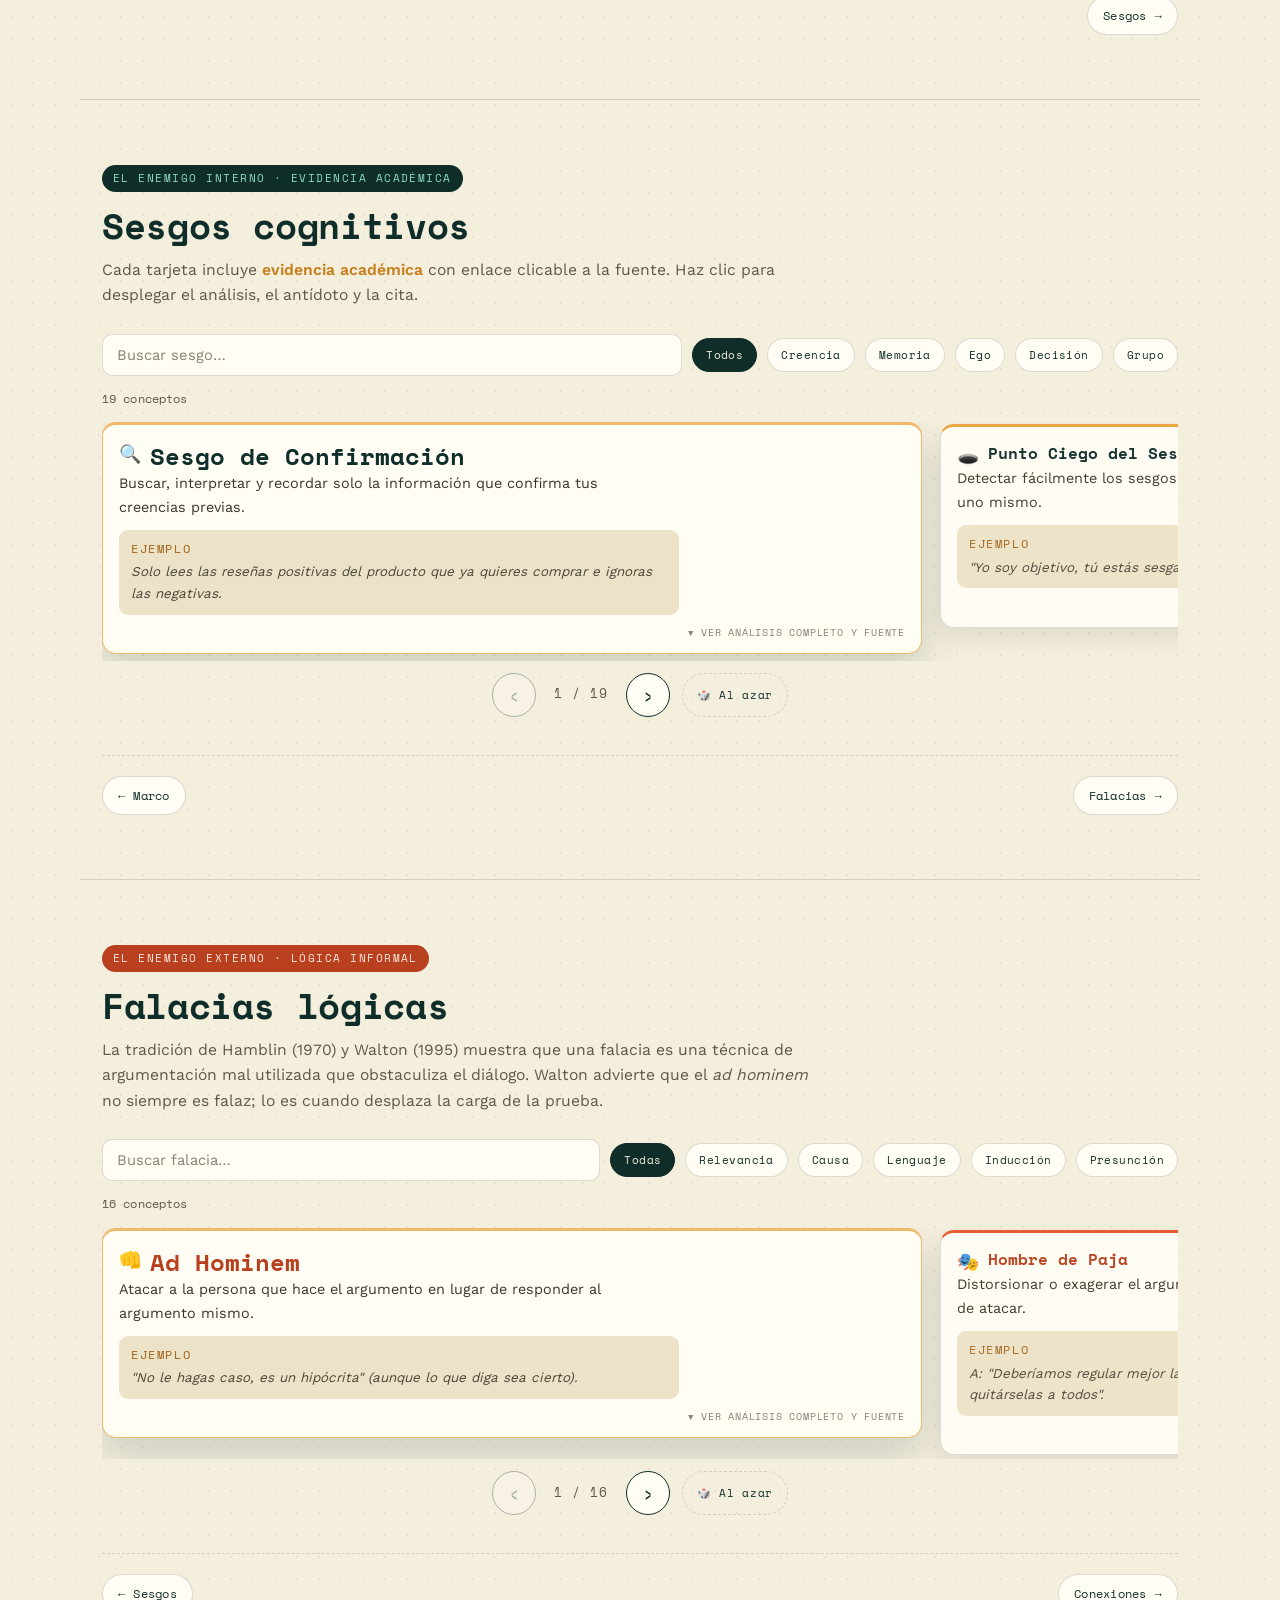
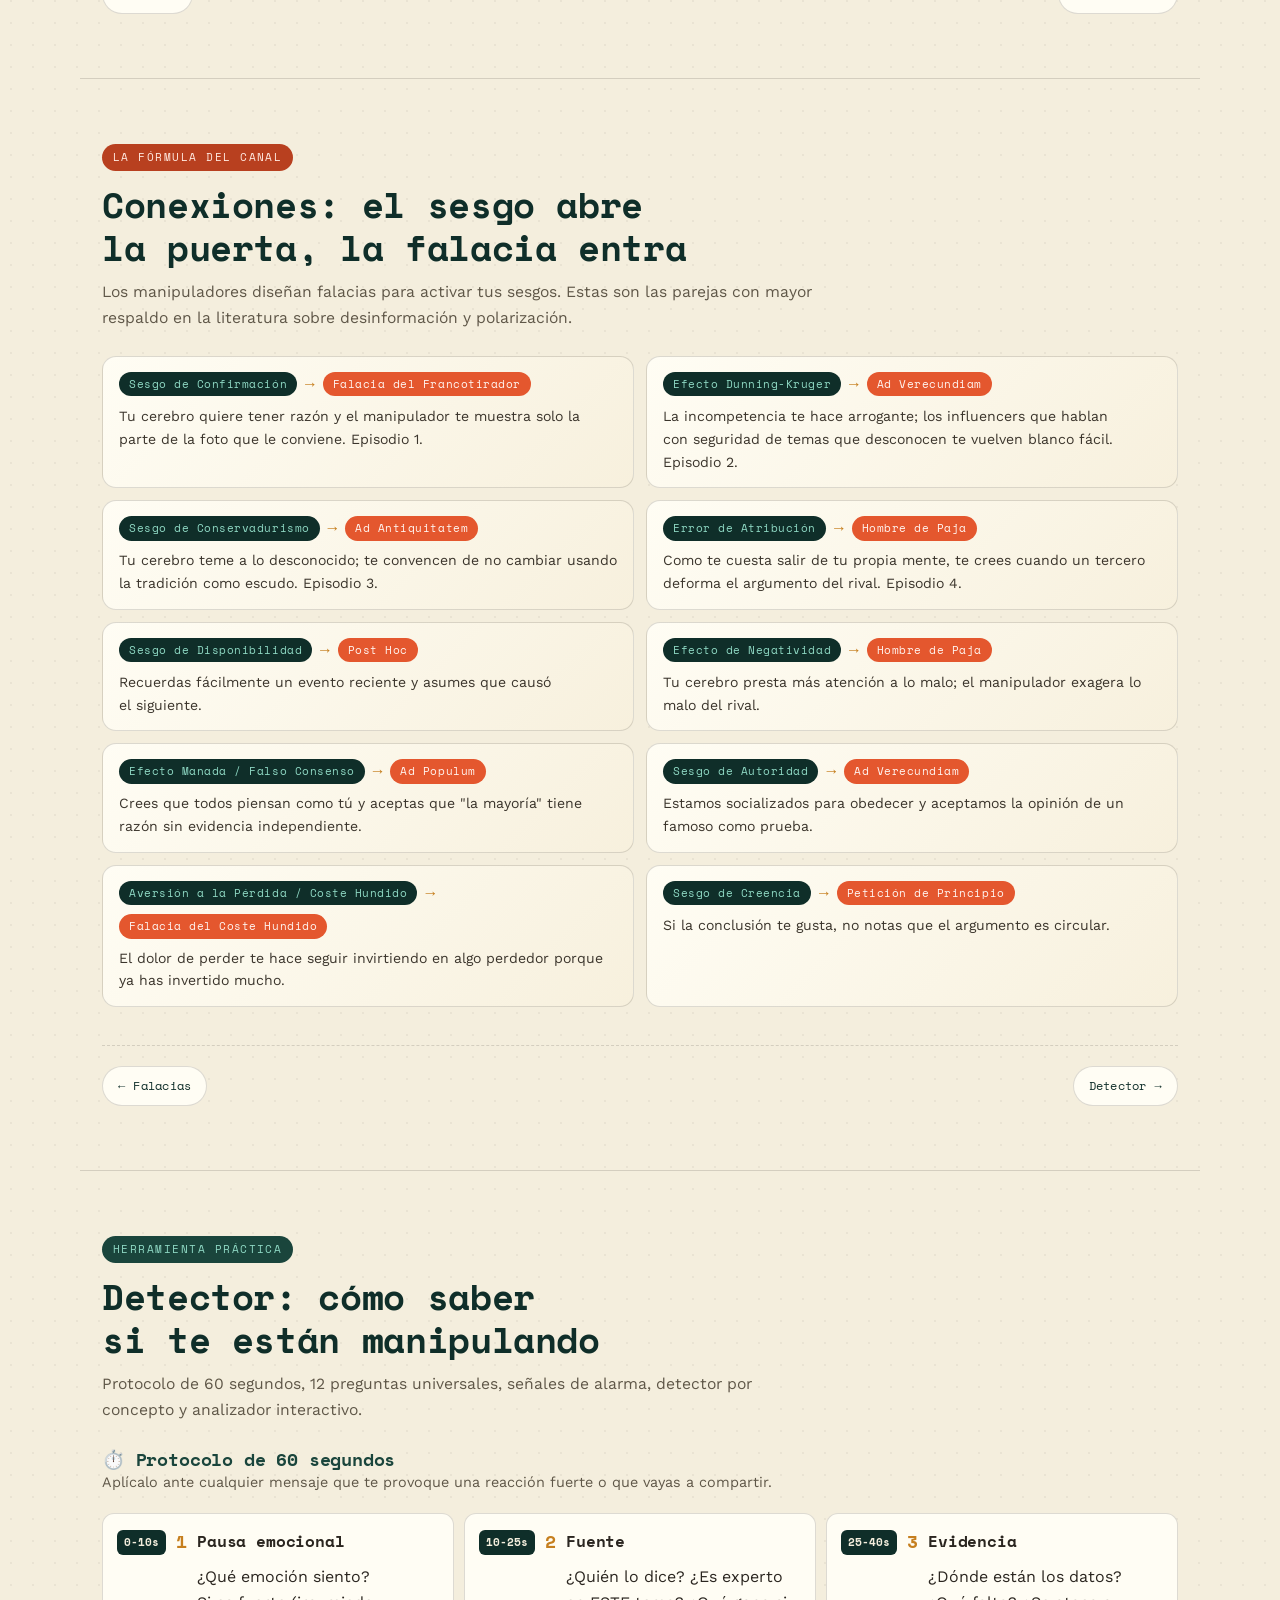
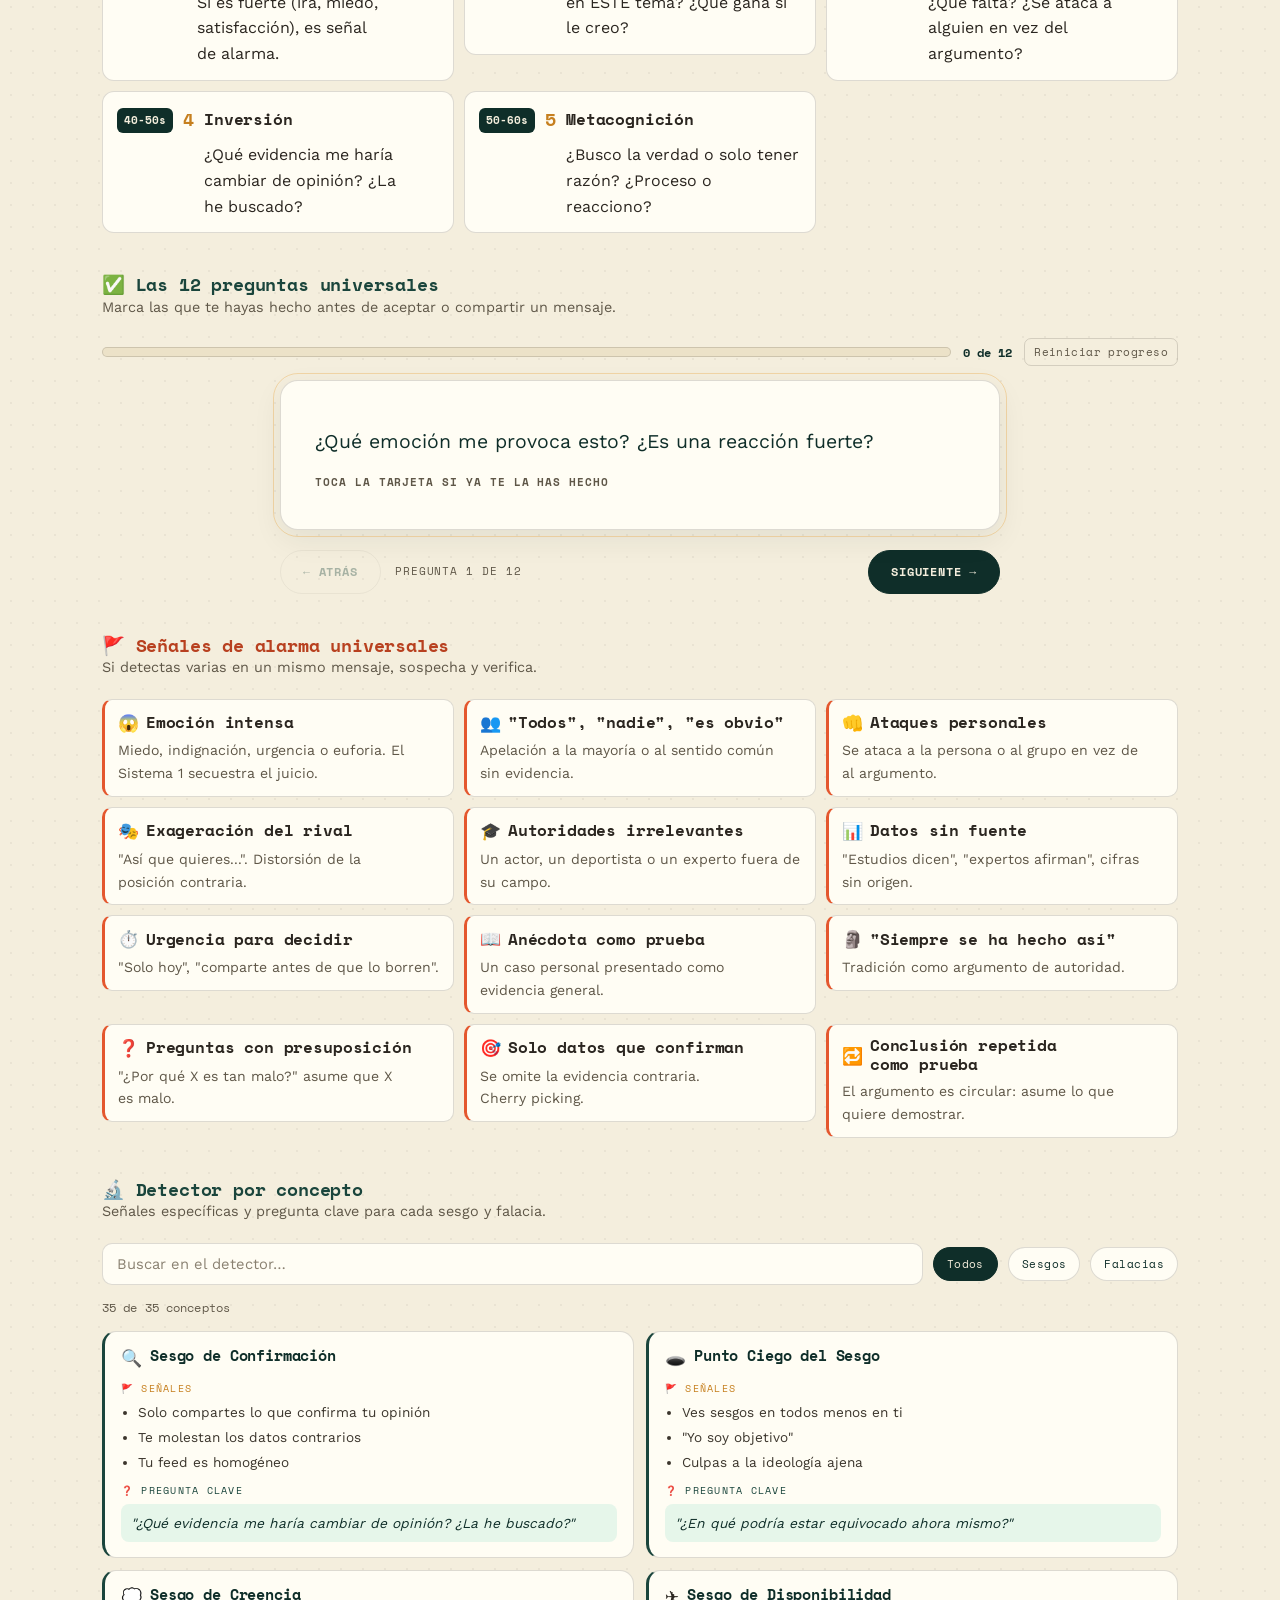
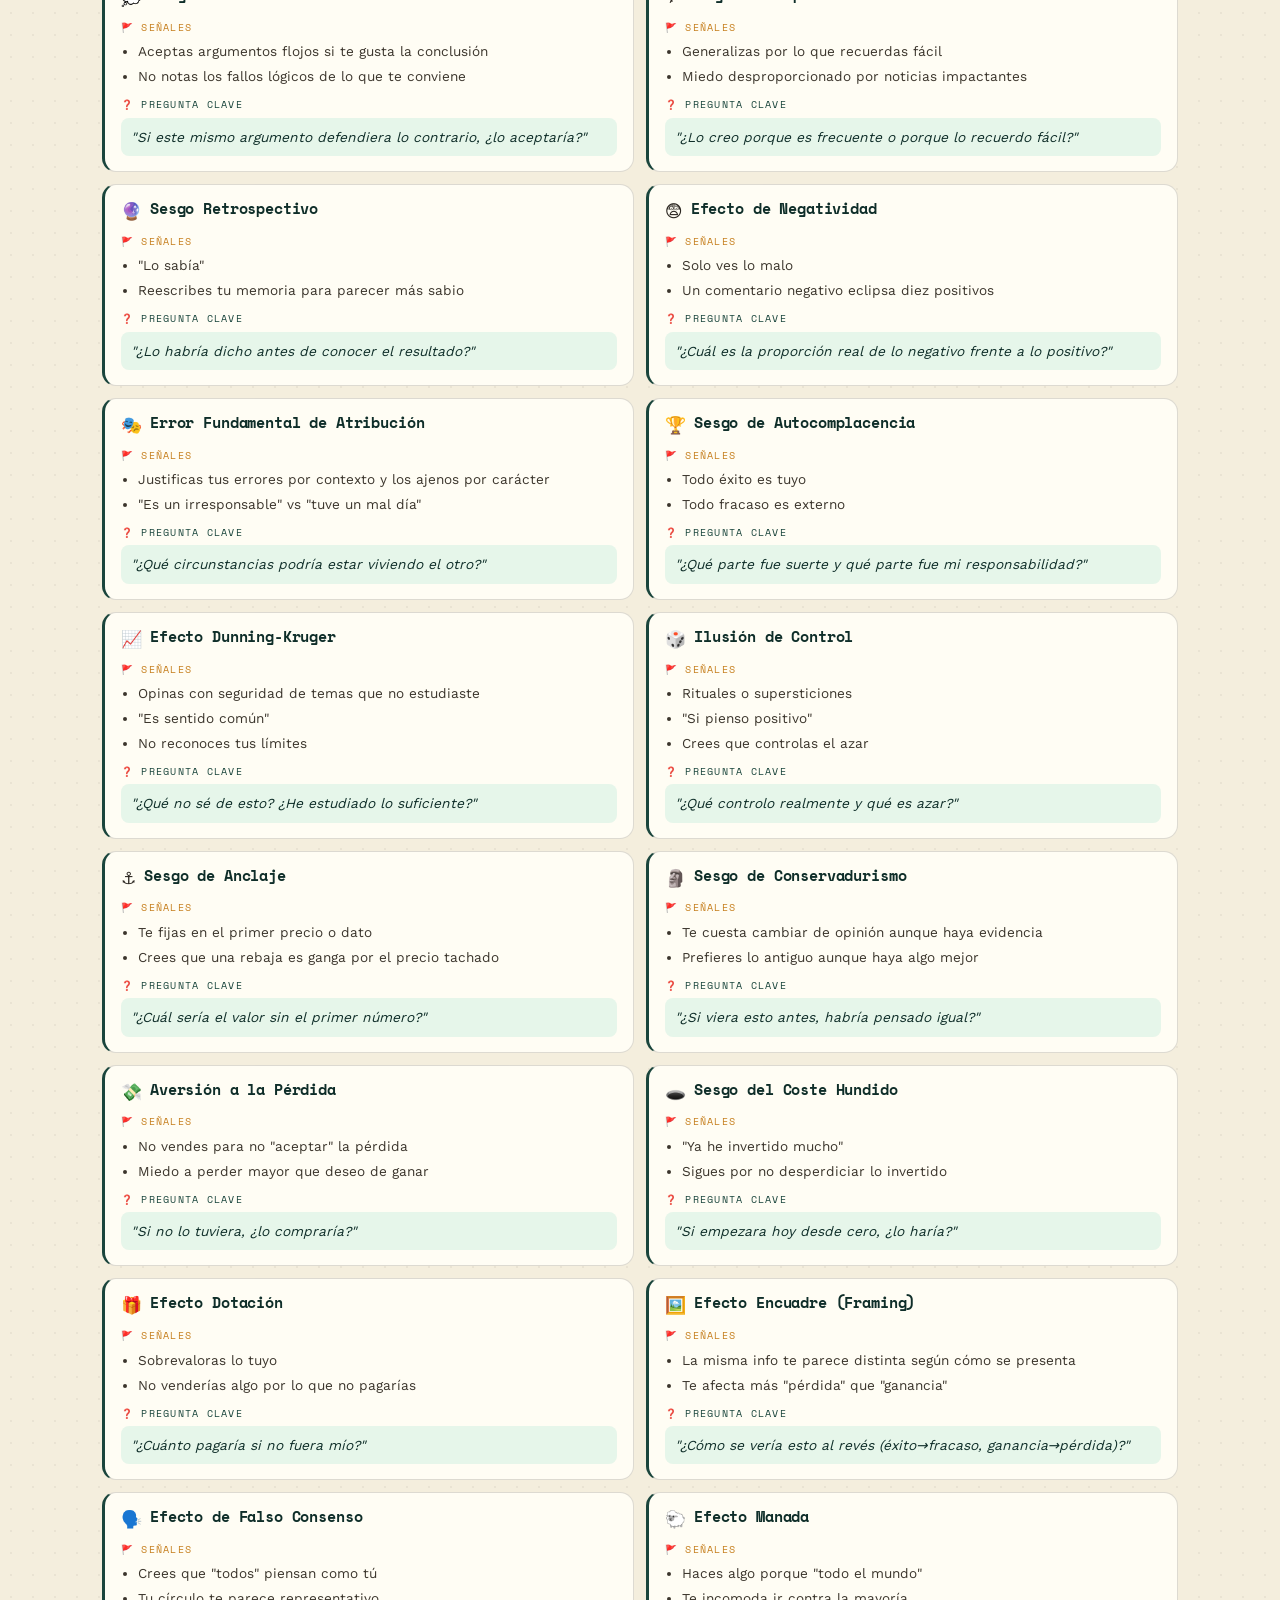
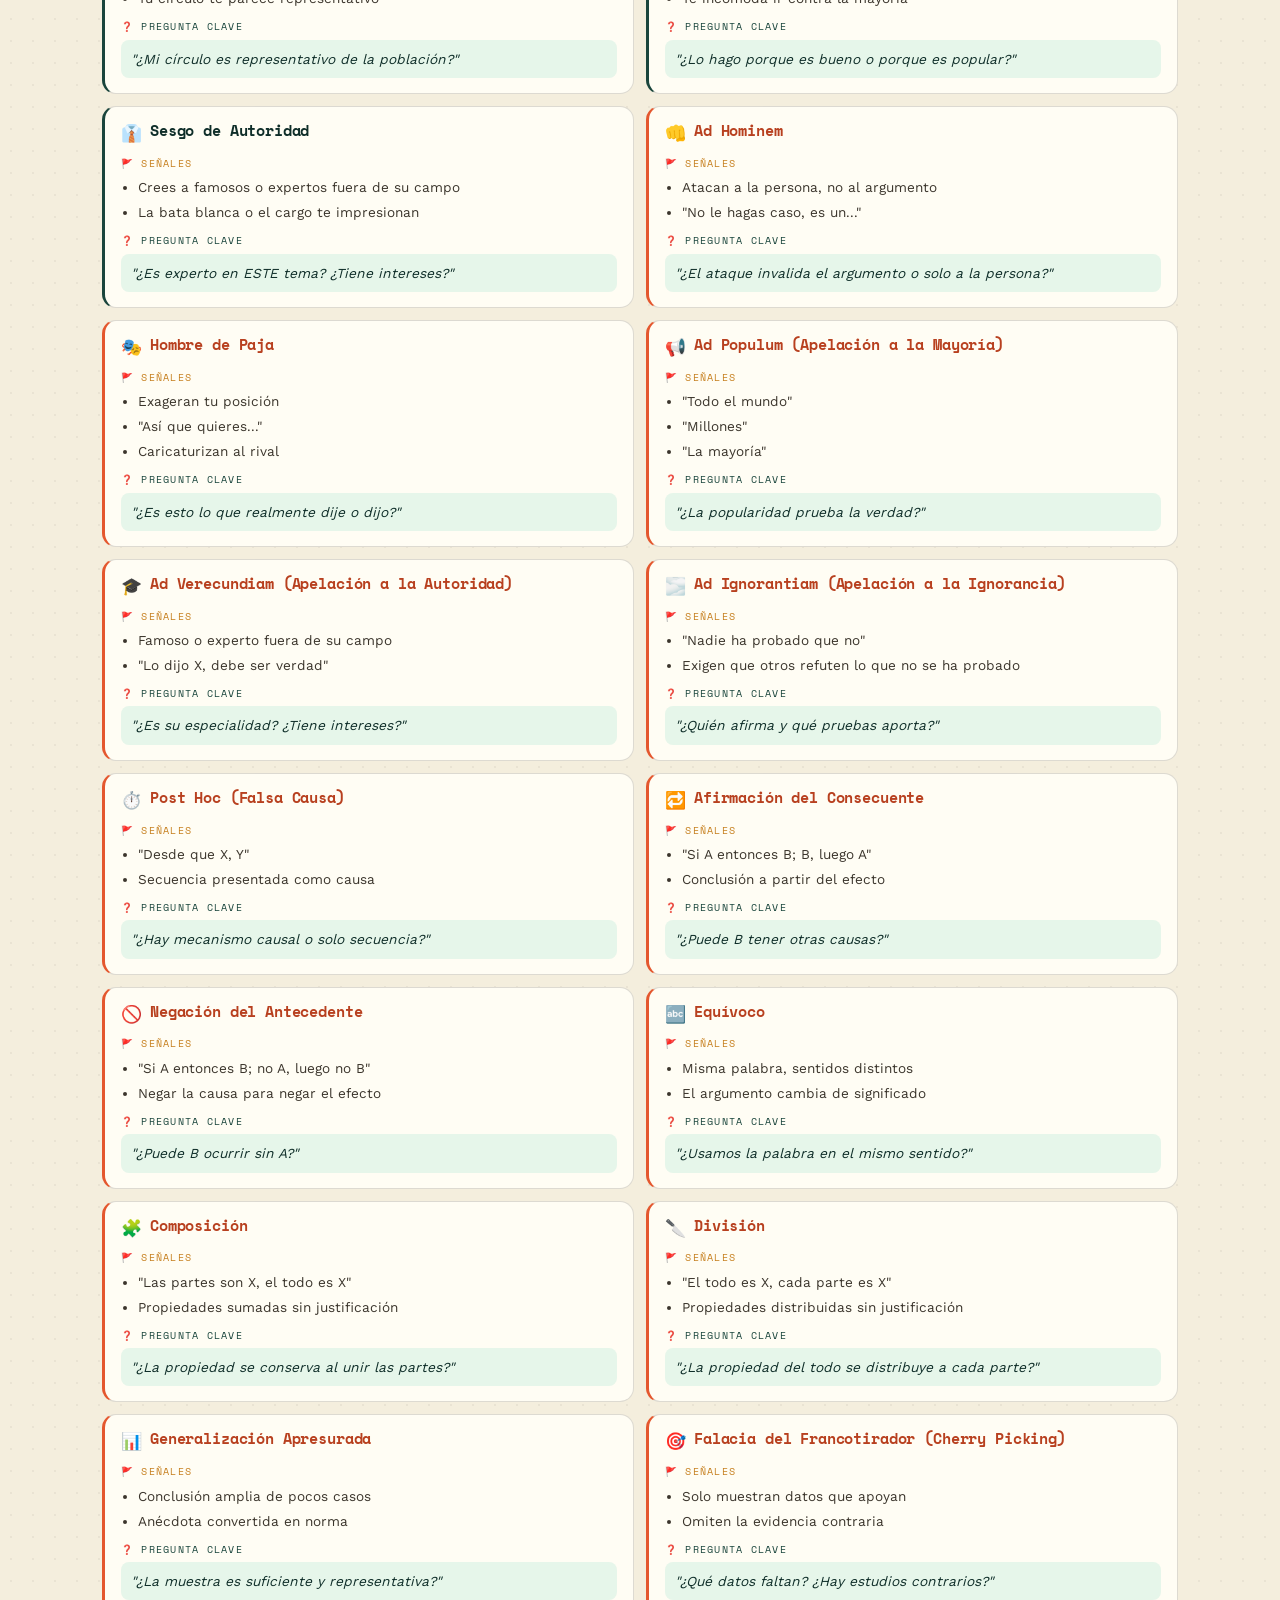
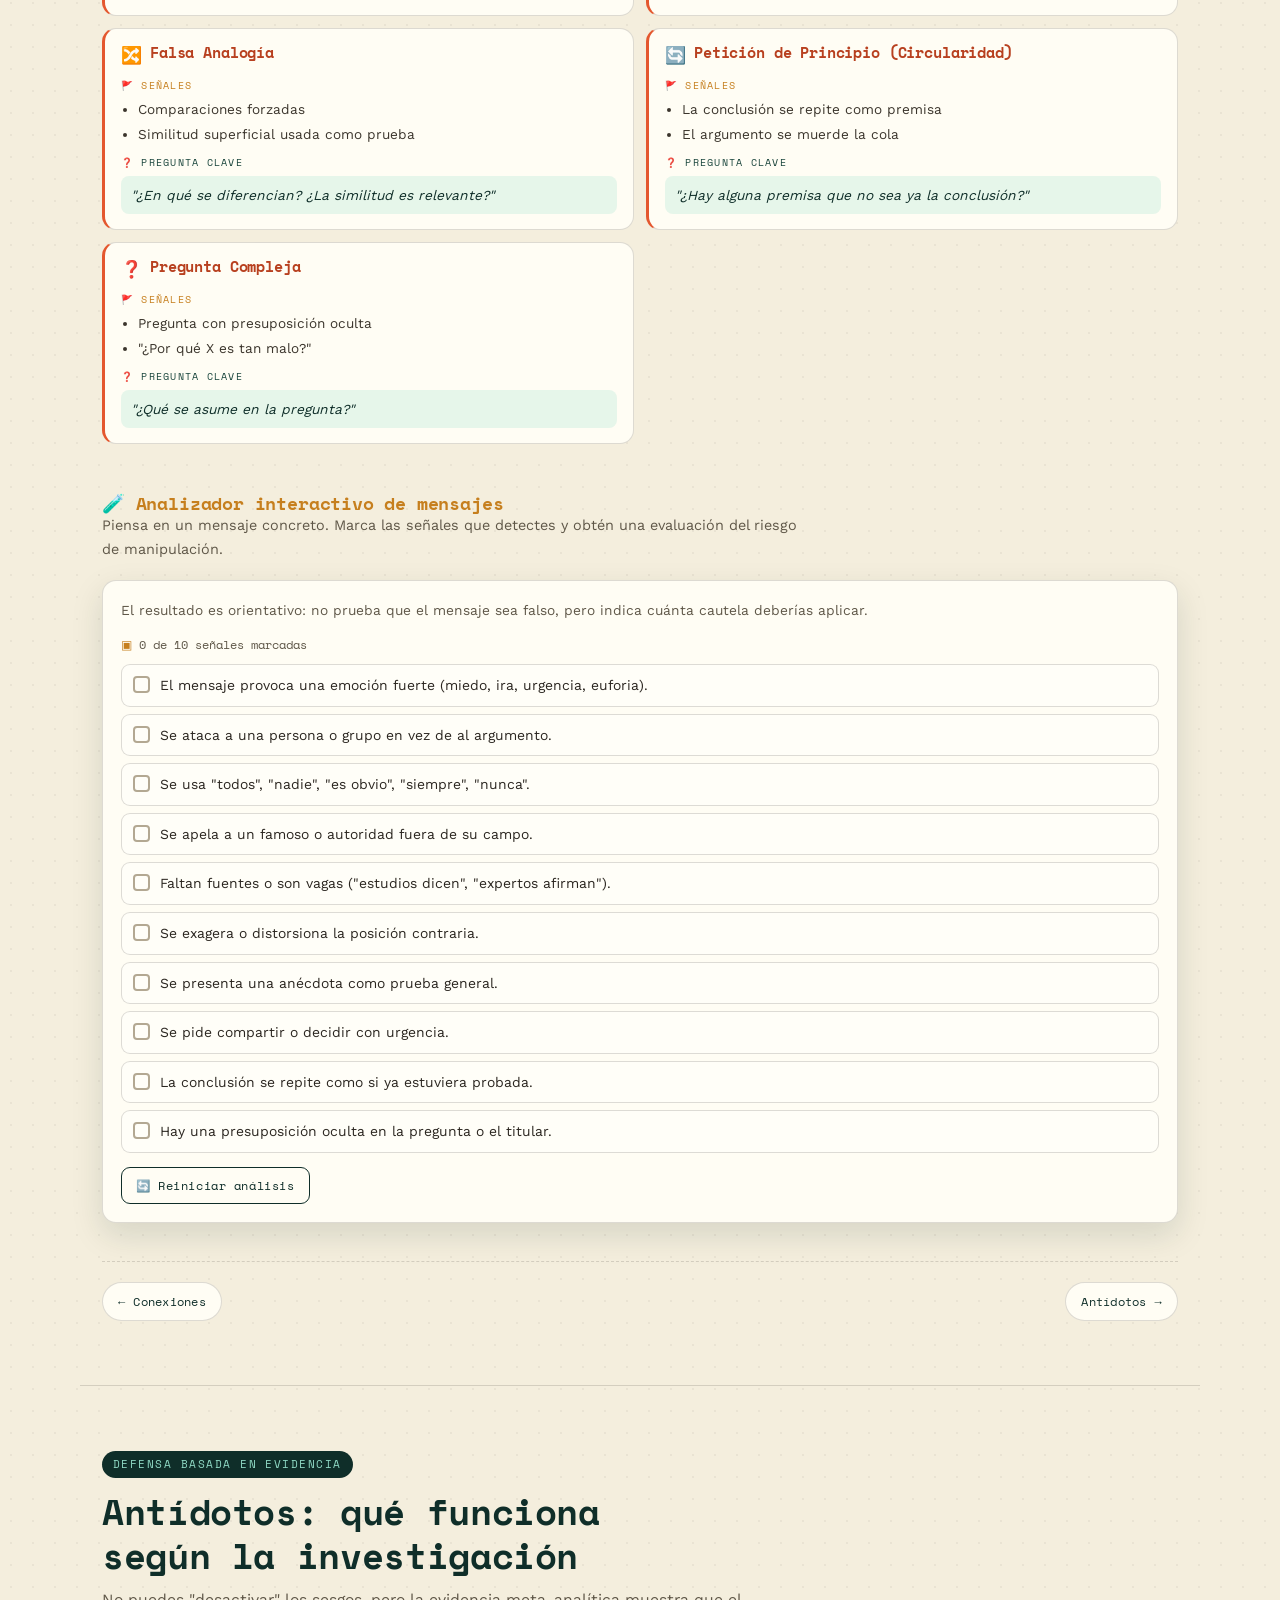
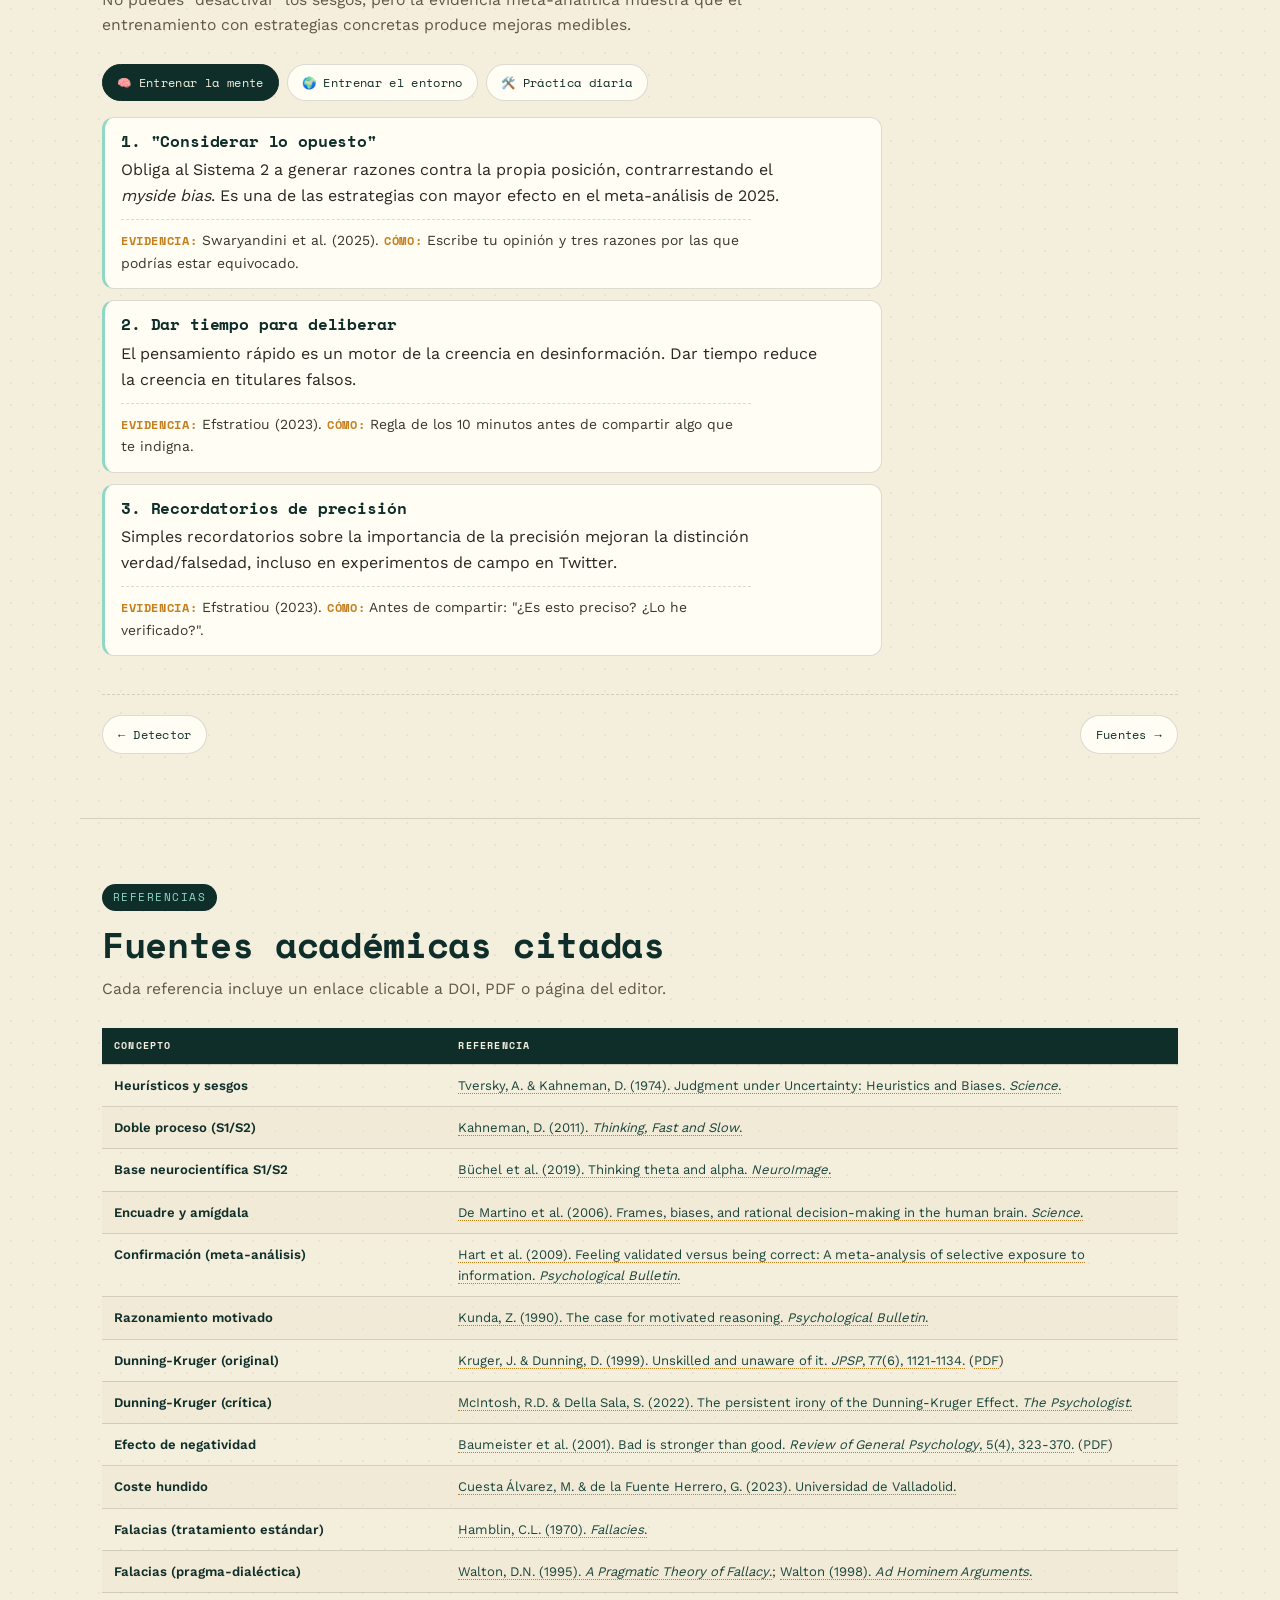
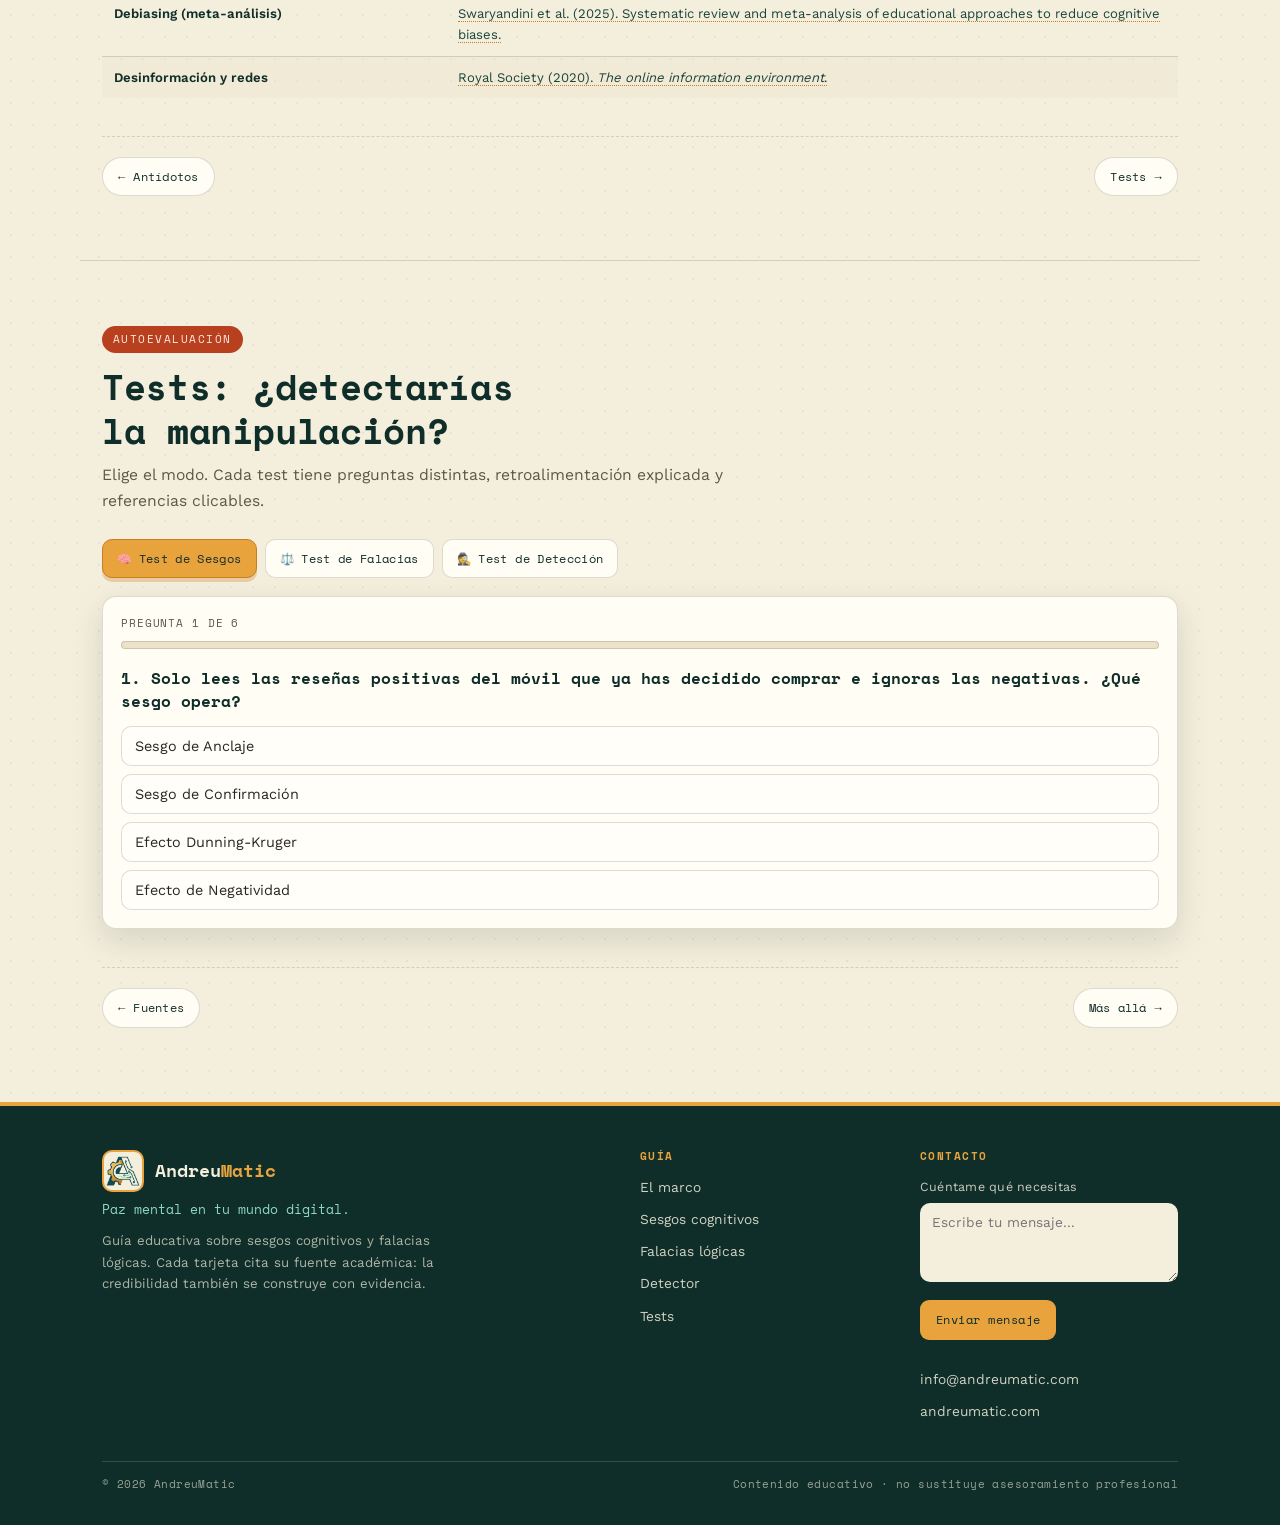
==== commit 69b63cec: "Cuestionario como tarjeta: botones Atras/Siguiente, sin casilla y con afordancia de marcado" ====
--- a/index.html
+++ b/index.html
@@ -25,7 +25,7 @@
 <link rel="icon" href="assets/favicon.svg" type="image/svg+xml">
 <link rel="icon" href="assets/favicon-32x32.png" sizes="32x32" type="image/png">
 <link rel="apple-touch-icon" href="assets/apple-touch-icon.png">
-<link rel="stylesheet" href="css/estilos.css?v=18">
+<link rel="stylesheet" href="css/estilos.css?v=24">
 <script type="application/ld+json">
 {
  "@context": "https://schema.org",
@@ -316,10 +316,9 @@
   </div>
   <div class="checklist reveal" id="checklist" role="group" aria-label="Las 12 preguntas universales"></div>
   <div class="qs-bar" id="qsBar">
-    <button class="qs-btn qs-prev" id="qsPrev" type="button">&#8592; Anterior</button>
+    <button class="qs-btn qs-prev" id="qsPrev" type="button">&#8592; Atr&aacute;s</button>
     <span class="qs-count" id="qsCount" role="status" aria-live="polite">Pregunta 1 de 12</span>
-    <button class="qs-btn qs-yes" id="qsYes" type="button">S&iacute;, me la he hecho</button>
-    <button class="qs-btn qs-no" id="qsNo" type="button">Todav&iacute;a no</button>
+    <button class="qs-btn qs-next" id="qsNext" type="button">Siguiente &#8594;</button>
   </div>
   <div class="qs-done" id="qsDone" hidden>
     <p class="qs-done-num" id="qsScore">0 de 12</p>
@@ -1184,8 +1183,7 @@
 const checklistEl = document.getElementById('checklist');
 checklistEl.innerHTML = preguntasUniversales.map((q, i) => `
   <div class="check-item" data-i="${i}" role="checkbox" tabindex="0" aria-checked="false">
-    <span class="check-num" aria-hidden="true">${i + 1}</span>
-    <span class="check-box" aria-hidden="true"></span>
+    <span class="check-mark" aria-hidden="true">${i + 1}</span>
     <span class="check-text">${q}</span>
   </div>
 `).join('');
@@ -1211,8 +1209,7 @@
 const qsDone = document.getElementById('qsDone');
 const qsCount = document.getElementById('qsCount');
 const qsPrev = document.getElementById('qsPrev');
-const qsYes = document.getElementById('qsYes');
-const qsNo = document.getElementById('qsNo');
+  const qsNext = document.getElementById('qsNext');
 const qsAgain = document.getElementById('qsAgain');
 let qsIdx = 0;
 const QS_TOTAL = qsItems.length;
@@ -1262,8 +1259,7 @@
     updateCheckProgress();
   });
 });
-qsYes.addEventListener('click', () => answer(true));
-qsNo.addEventListener('click', () => answer(false));
+  if (qsNext) qsNext.addEventListener('click', () => { if (qsIdx < QS_TOTAL) { qsIdx++; renderStep(); } });
 qsPrev.addEventListener('click', () => { if (qsIdx > 0) { qsIdx--; renderStep(); } });
 qsAgain.addEventListener('click', () => { qsIdx = 0; renderStep(); });
 document.addEventListener('keydown', e => {
--- a/css/estilos.css
+++ b/css/estilos.css
@@ -770,3 +770,143 @@
 .detector-card .dc-title{line-height:1.25}
 .antidote-tabs{flex-wrap:wrap}
 @media (max-width:600px){.protocol-step p,.redflag p{max-width:none}}
+
+/* ==========================================================================
+   v3.5 · cuestionario como tarjeta (una pregunta, un gesto)
+   ========================================================================== */
+.checklist{display:grid;gap:16px;justify-items:center}
+.check-item{
+  display:block!important;position:relative;width:100%;max-width:720px;
+  margin:0 auto;padding:46px 34px 38px;border-radius:20px;
+  background:var(--card);border:1px solid var(--line);
+  box-shadow:0 10px 30px rgba(15,46,41,.07);
+  cursor:pointer;transition:border-color .2s,box-shadow .25s,transform .25s,background .2s;
+}
+.check-item:hover{border-color:rgba(232,163,61,.75);transform:translateY(-2px);box-shadow:0 16px 36px rgba(15,46,41,.12)}
+.check-item:focus-visible{outline:3px solid var(--amber);outline-offset:4px}
+.check-item[aria-checked="true"]{border-color:var(--amber);background:#fffdf6;box-shadow:0 16px 38px rgba(232,163,61,.22)}
+.check-mark{
+  position:absolute;top:16px;left:16px;width:36px;height:36px;border-radius:50%;
+  display:grid;place-items:center;background:#fff;color:var(--muted);
+  border:1.5px solid var(--line);font:700 12.5px/1 'Space Mono',monospace;
+  transition:background .2s,color .2s,border-color .2s,transform .25s;
+}
+.check-item[aria-checked="true"] .check-mark{background:var(--teal);border-color:var(--teal);color:transparent;transform:scale(1.04)}
+.check-item[aria-checked="true"] .check-mark::after{
+  content:'';width:7px;height:12px;border:solid var(--mint);border-width:0 2.5px 2.5px 0;
+  transform:rotate(45deg) translateY(-1px);
+}
+.check-text{
+  display:block;grid-area:auto!important;max-width:30ch;margin:0 auto;text-align:center;
+  font-size:1.22rem;line-height:1.45;color:var(--teal);font-weight:500;
+}
+.check-item[aria-checked="true"] .check-text{color:var(--teal3)}
+.check-item .check-num,.check-item .check-box{display:none!important}
+
+.qs-bar{
+  display:flex!important;align-items:center;justify-content:space-between;gap:14px;
+  max-width:720px;margin:20px auto 0;padding:0;
+}
+.qs-count{
+  font-family:'Space Mono',monospace;font-size:11px;letter-spacing:.09em;
+  text-transform:uppercase;color:var(--muted);white-space:nowrap;
+}
+.qs-btn{
+  min-height:44px;padding:11px 22px;border-radius:999px;cursor:pointer;
+  font-family:'Space Mono',monospace;font-size:11.5px;font-weight:700;
+  letter-spacing:.07em;text-transform:uppercase;
+  transition:background .18s,color .18s,border-color .18s,transform .18s;
+}
+.qs-prev{background:transparent;border:1.5px solid var(--line);color:var(--teal2)}
+.qs-prev:hover:not(:disabled){border-color:var(--teal2);background:var(--cream2)}
+.qs-next{background:var(--teal);border:1.5px solid var(--teal);color:var(--cream)}
+.qs-next:hover{background:var(--teal2);border-color:var(--teal2)}
+.qs-btn:disabled{opacity:.35;cursor:not-allowed}
+.qs-btn:active:not(:disabled){transform:translateY(1px)}
+.qs-done{
+  max-width:720px;margin:0 auto;padding:32px 30px;border-radius:20px;
+  background:var(--card);border:1px solid var(--line);text-align:center;
+}
+.qs-done-num{font-family:'Space Mono',monospace;font-size:2rem;font-weight:700;color:var(--teal)}
+.qs-done-msg{margin-top:8px;color:var(--muted)}
+.qs-done-list{text-align:left;margin:16px auto 0;max-width:52ch;color:var(--muted);font-size:.92rem}
+.qs-done-list li{margin-bottom:6px}
+.qs-done .qs-yes{margin-top:18px;background:var(--teal);color:var(--cream);border:0}
+
+@media (max-width:600px){
+  .check-item{padding:44px 20px 32px;border-radius:16px}
+  .check-text{font-size:1.08rem;max-width:none}
+  .qs-bar{flex-wrap:wrap;justify-content:center}
+  .qs-count{order:-1;width:100%;text-align:center;margin-bottom:4px}
+  .qs-btn{flex:1 1 auto;justify-content:center}
+}
+@media (prefers-reduced-motion:reduce){
+  .check-item,.check-mark,.qs-btn{transition:none}
+  .check-item:hover{transform:none}
+}
+
+/* ============ v3.6 · solo la tarjeta del paso actual ============ */
+.check-item[hidden]{display:none!important}
+.checklist{scroll-margin-top:calc(var(--header-h,104px) + 40px)!important}
+
+/* ============ v3.7 · cuestionario en móvil ============ */
+@media (max-width:700px){
+  .checklist{justify-items:stretch!important}
+  .check-item{max-width:100%!important;width:100%!important;padding:26px 20px 22px!important;border-radius:16px!important;display:block!important}
+  .check-mark{display:block!important;margin:0 0 12px!important}
+  .check-text{font-size:1.05rem!important;line-height:1.5!important;max-width:none!important}
+  .qs-bar{justify-content:space-between!important;gap:8px!important}
+  .qs-count{order:-1;flex:1 0 100%;text-align:center}
+  .qs-btn{flex:1 1 auto;min-height:44px}
+}
+
+/* ============ v3.8 · cuestionario limpio ============ */
+/* La insignia numerada sobraba: el contador "Pregunta N de 12" ya lo dice y en
+   movil quedaba pegada al texto. El texto va a la izquierda y el foco no pinta
+   un marco grueso. */
+.check-mark{display:none!important}
+.check-item{text-align:left!important}
+.check-text{text-align:left!important;line-height:1.5!important}
+.check-item:focus-visible{outline:2px dashed var(--amber)!important;outline-offset:3px!important;border-radius:16px}
+@media (max-width:700px){
+  .check-item{padding:24px 18px!important}
+  .check-text{font-size:1.08rem!important}
+}
+
+
+/* ===== v3.9 · cuestionario: texto a la izquierda y foco discreto ===== */
+.check-item .check-text,
+.check-item{ text-align:left!important }
+.check-item .check-text{ line-height:1.55!important; max-width:56ch!important }
+.check-item:focus-visible{
+  outline:2px solid rgba(232,163,61,.45)!important;
+  outline-offset:6px!important;
+  border-radius:18px!important;
+}
+.check-item:focus:not(:focus-visible){ outline:none!important }
+
+/* ============ v3.10 · cuestionario: foco discreto y afordancia ============ */
+.check-item:focus-visible{
+  outline:1.5px solid rgba(232,163,61,.35)!important;
+  outline-offset:6px!important;
+}
+.check-item::after{
+  content:"Toca la tarjeta si ya te la has hecho";
+  display:block;margin-top:16px;
+  font-family:'Space Mono',monospace;font-size:10.5px;font-weight:700;
+  letter-spacing:.09em;text-transform:uppercase;color:var(--muted);
+  transition:color .2s ease;
+}
+.check-item[aria-checked="true"]{
+  background:rgba(143,217,196,.16)!important;
+  border-color:rgba(26,69,60,.35)!important;
+}
+.check-item[aria-checked="true"]::after{
+  content:"✓ Marcada como hecha";color:var(--teal2);
+}
+@media (max-width:700px){
+  .check-item::after{font-size:10px;margin-top:12px}
+}
+@media (prefers-reduced-motion:reduce){
+  .check-item::after{transition:none}
+}
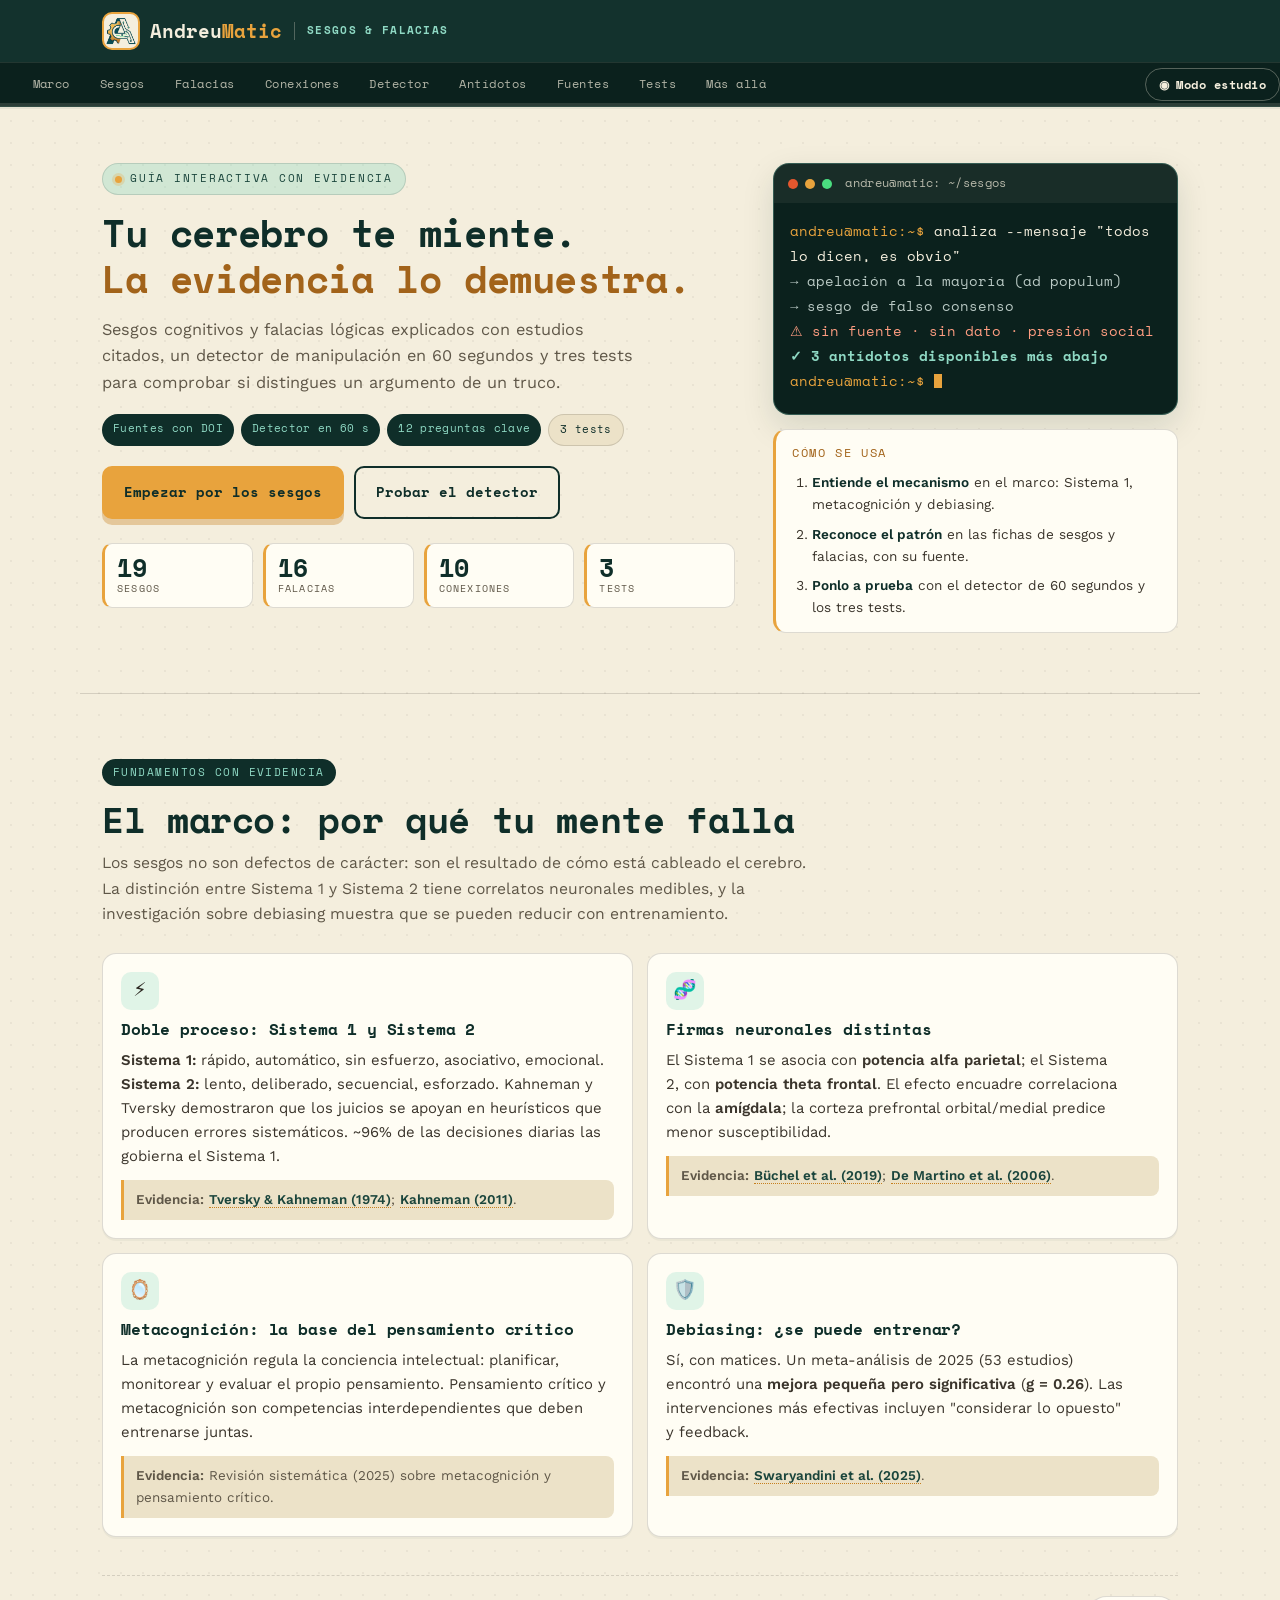
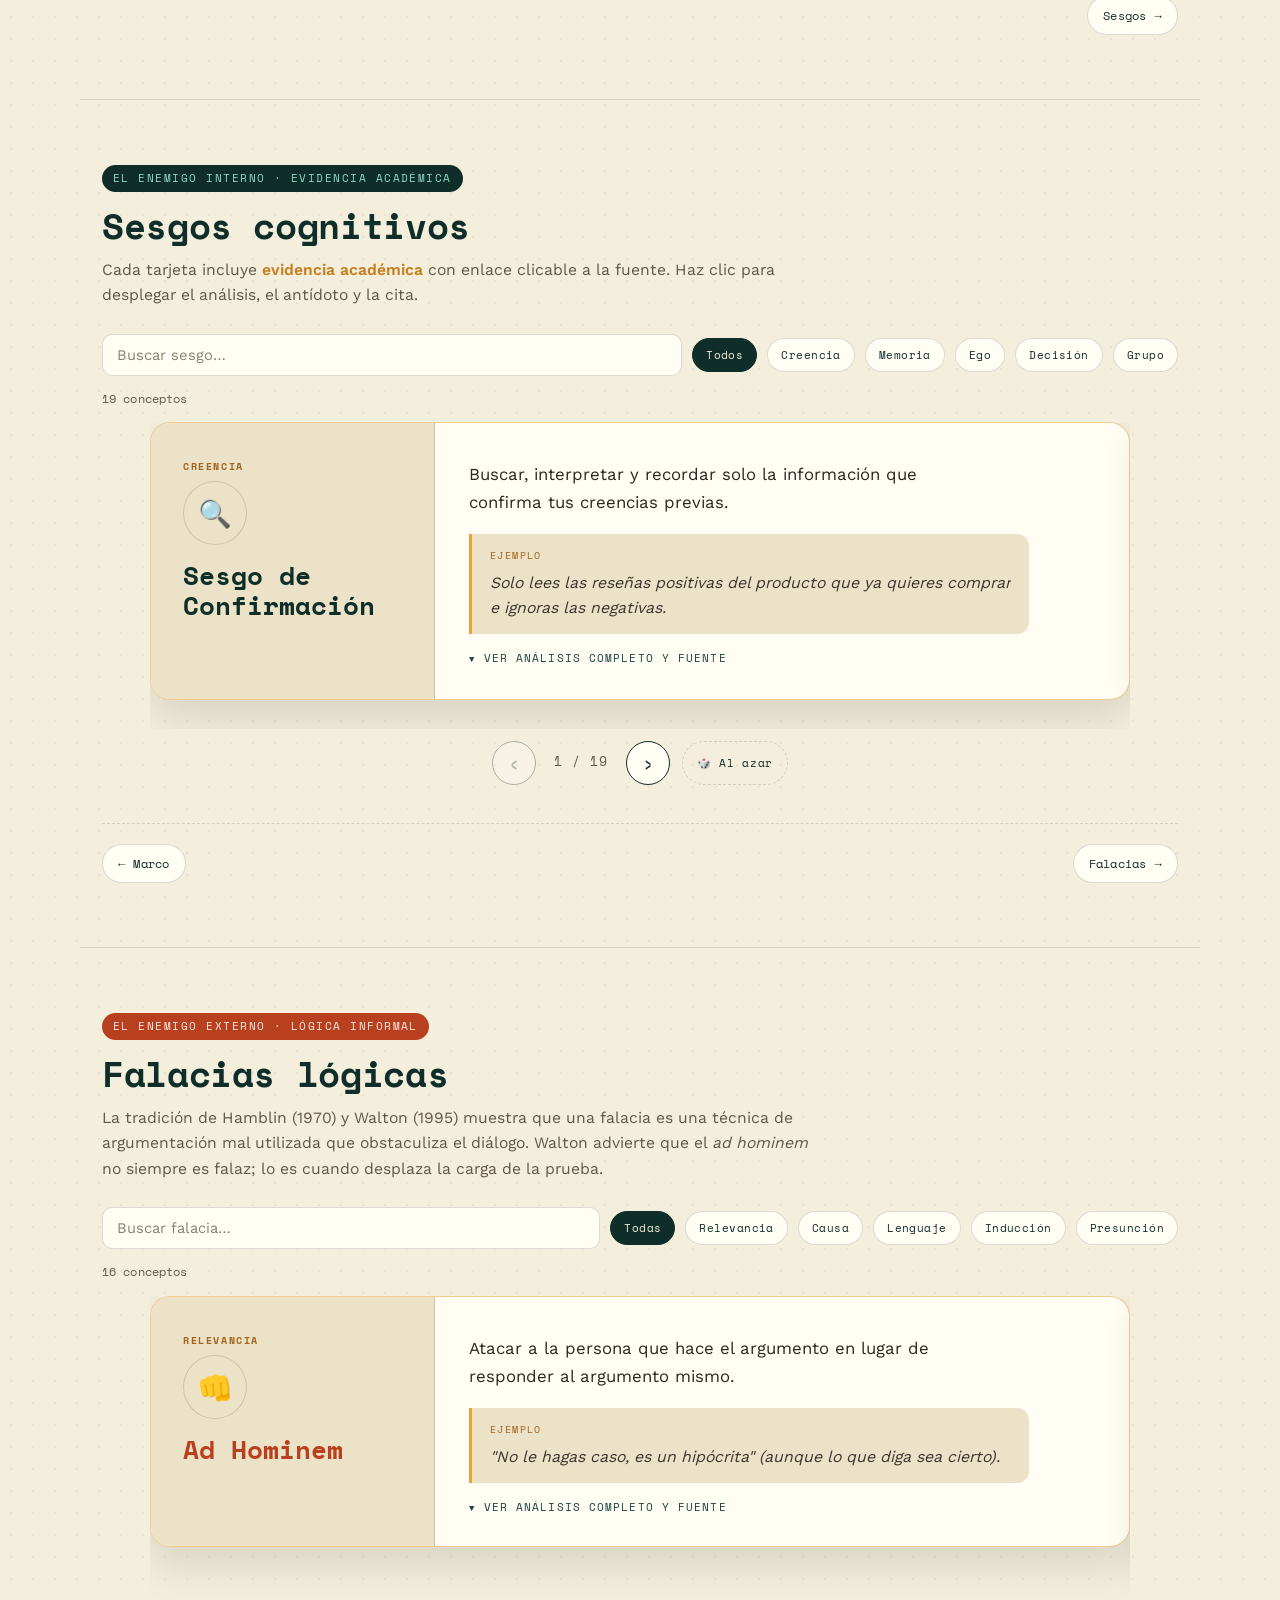
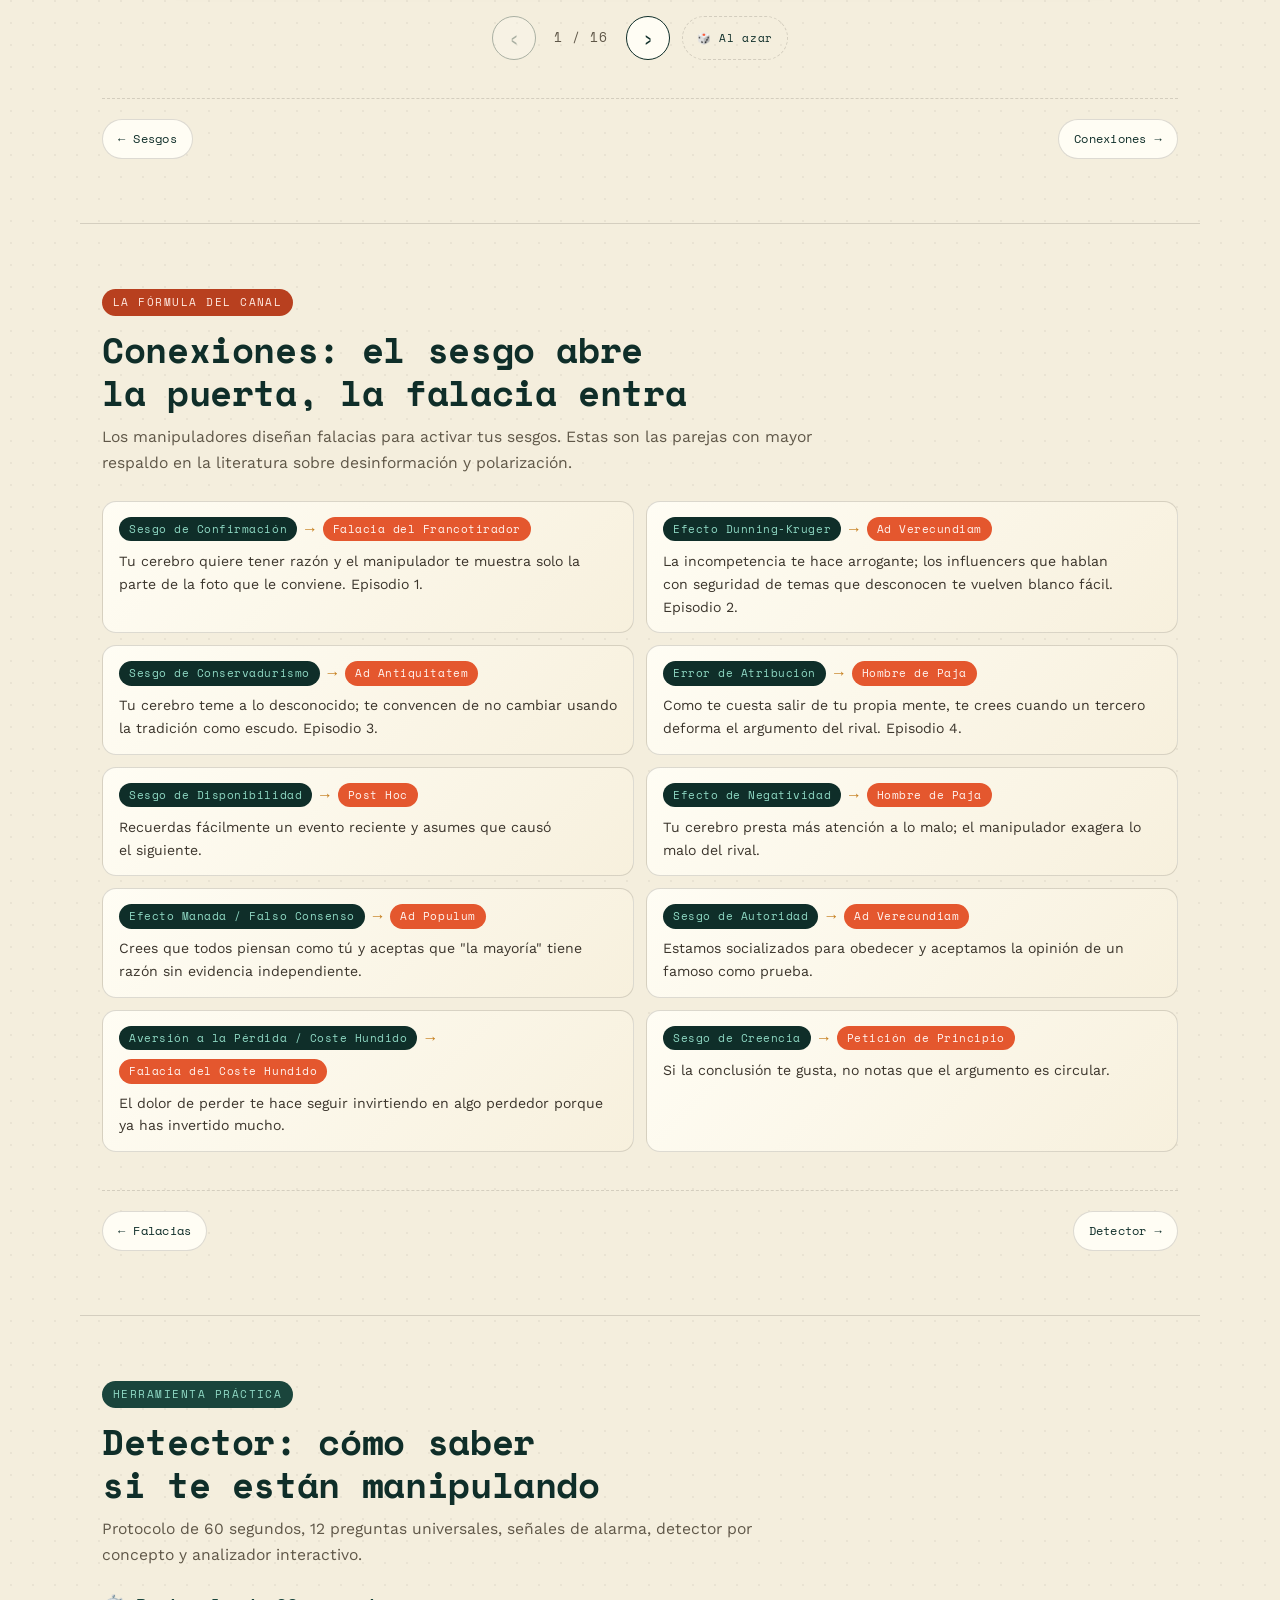
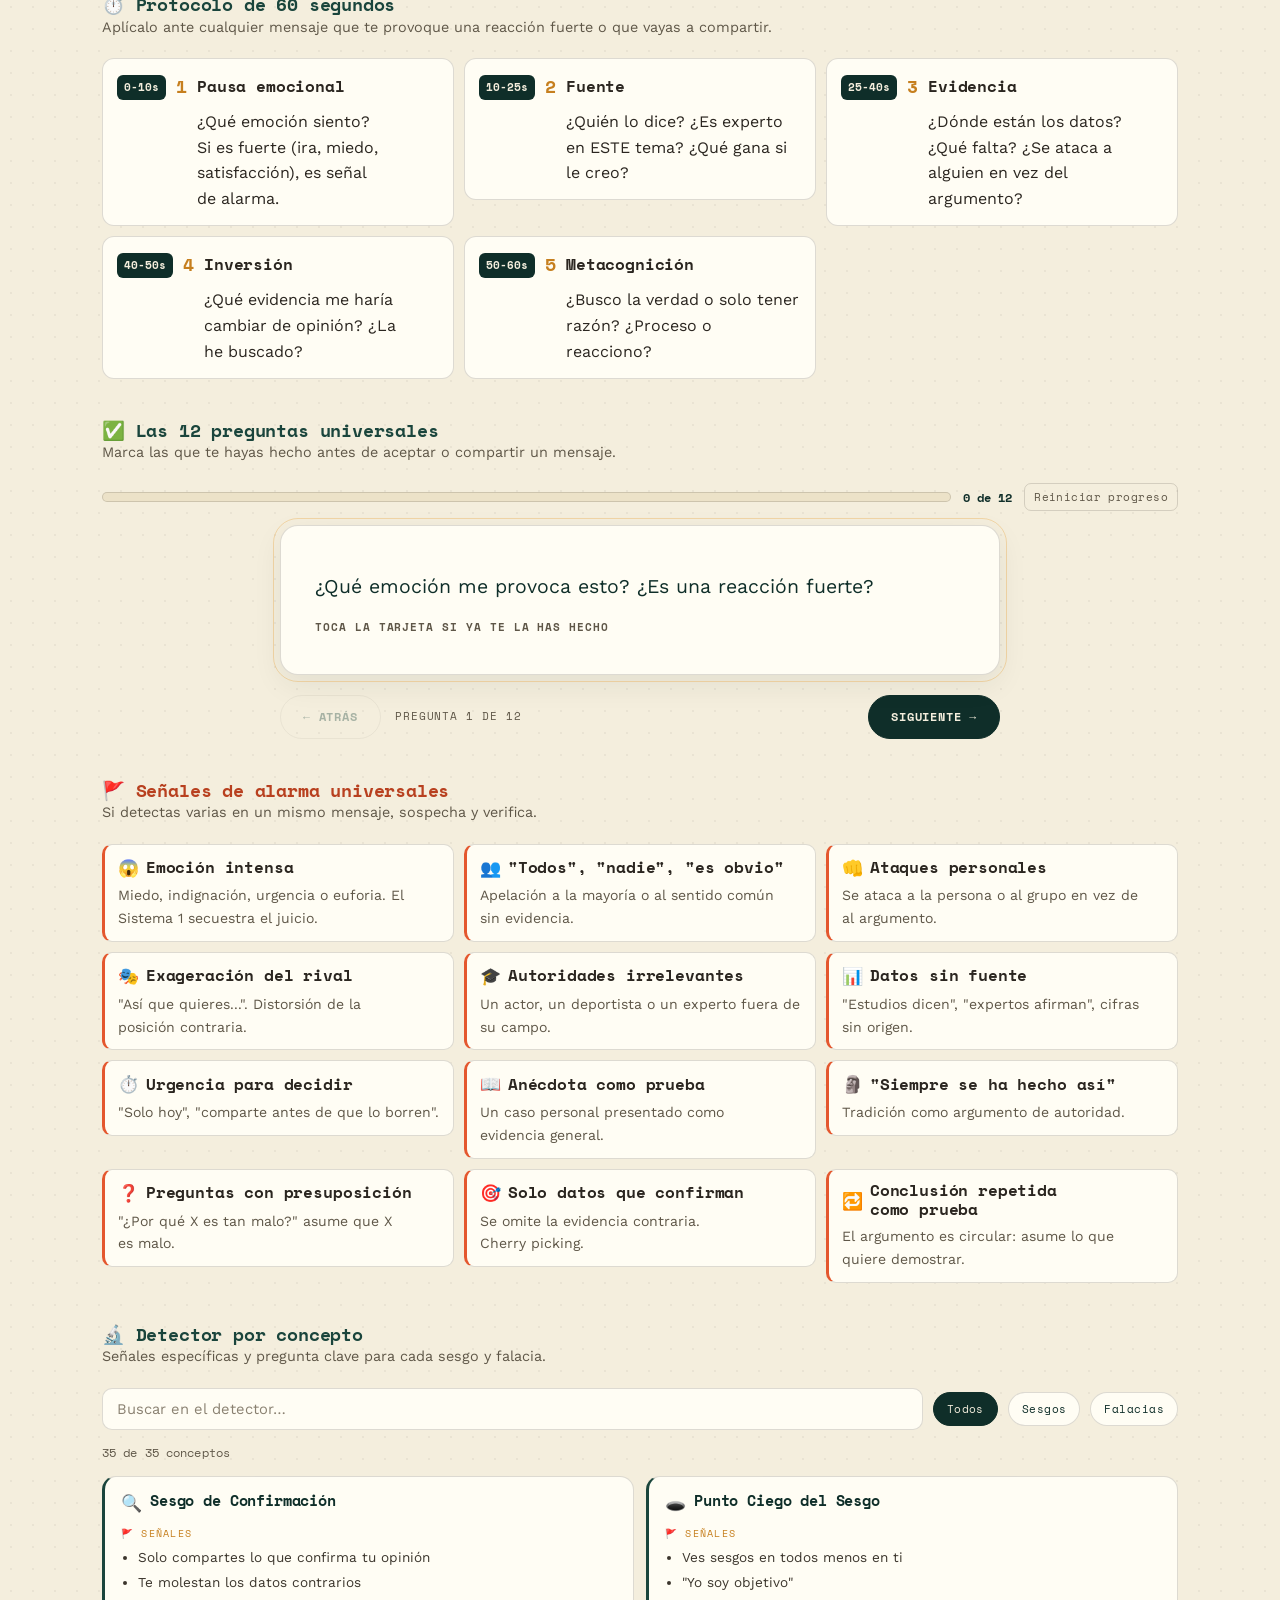
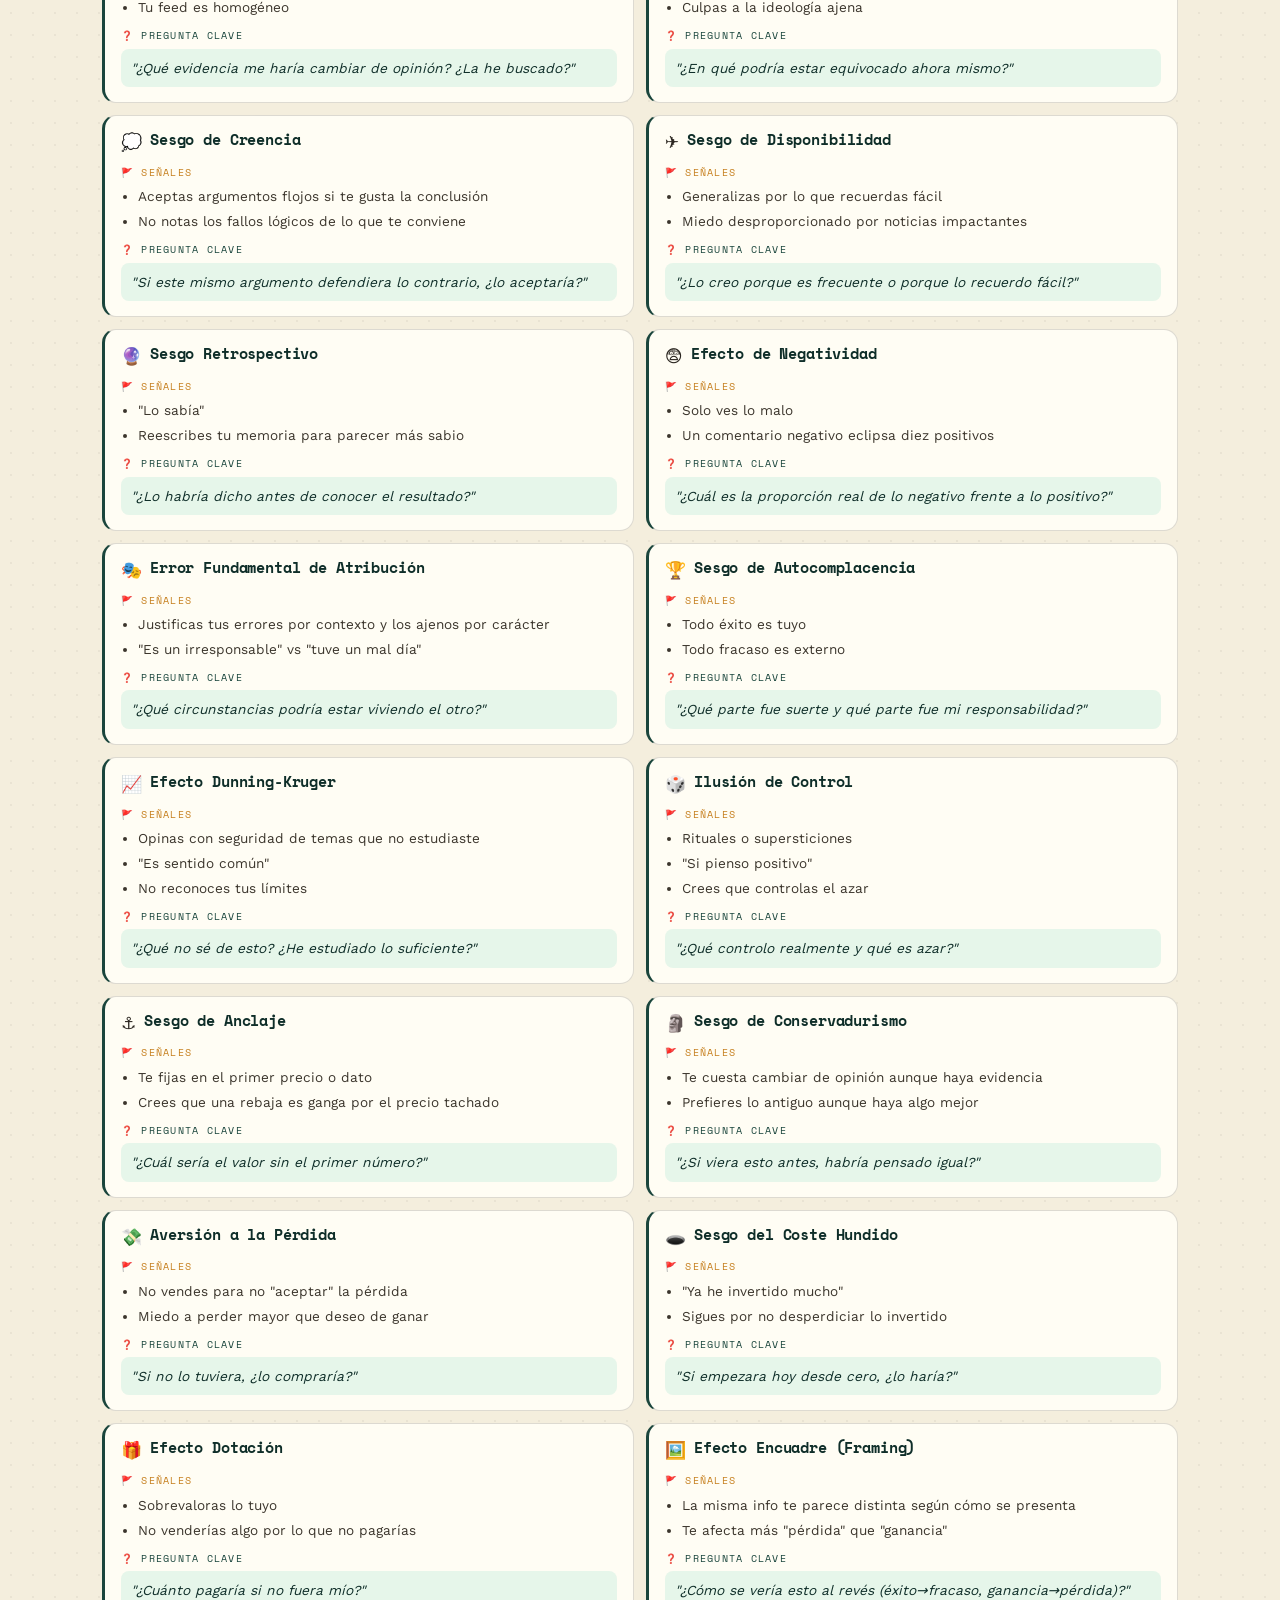
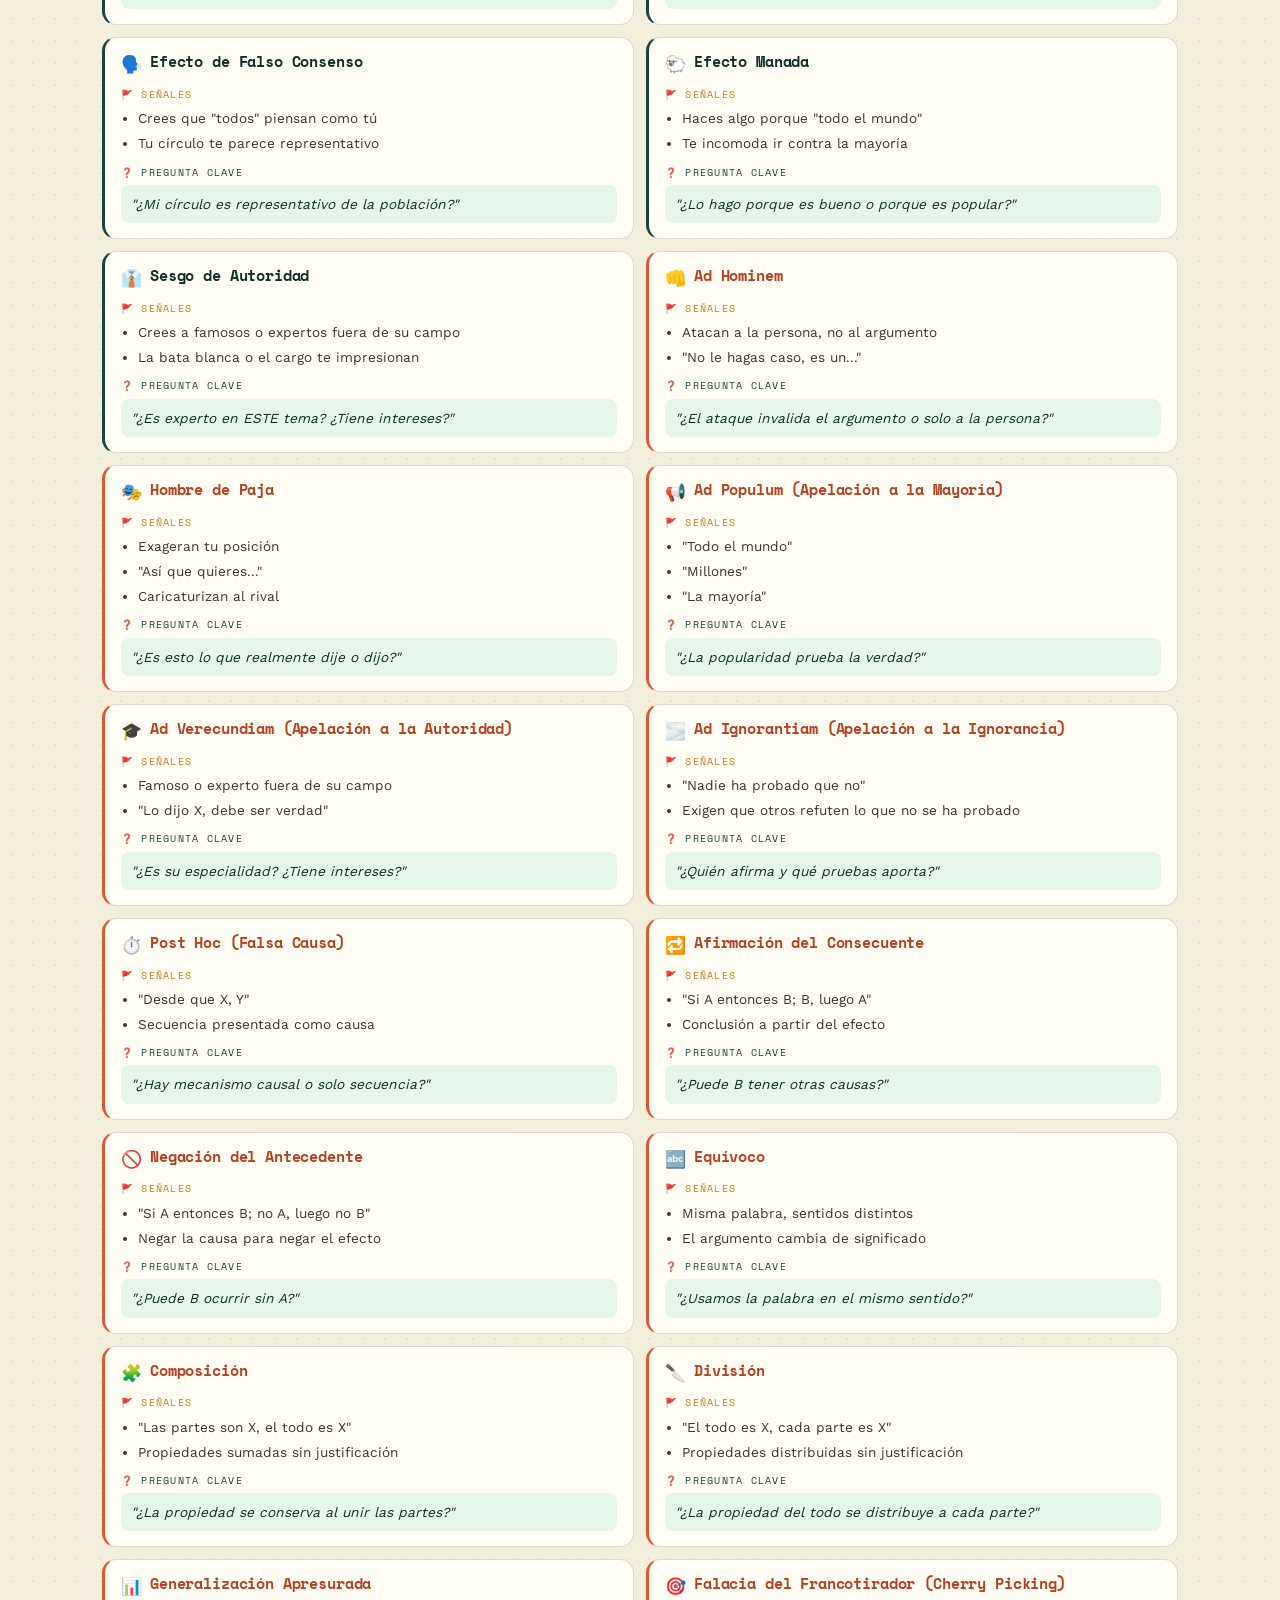
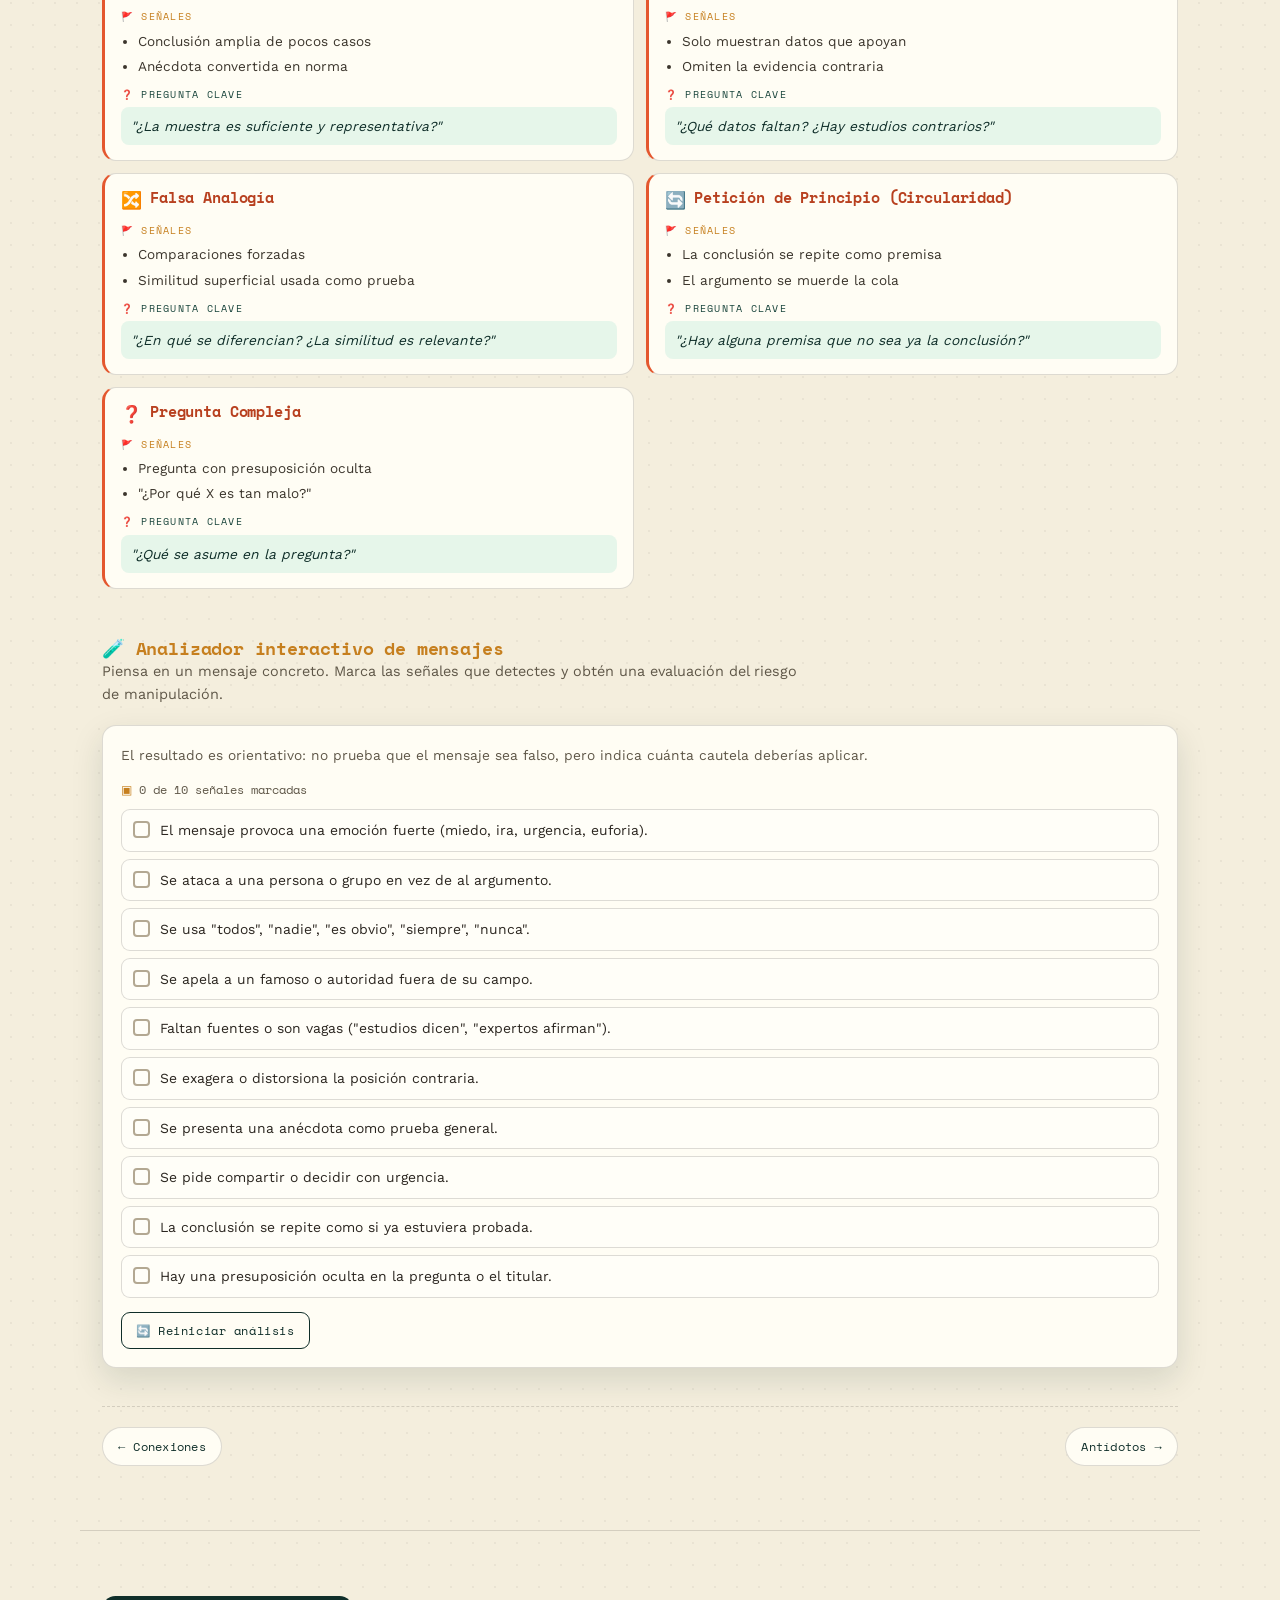
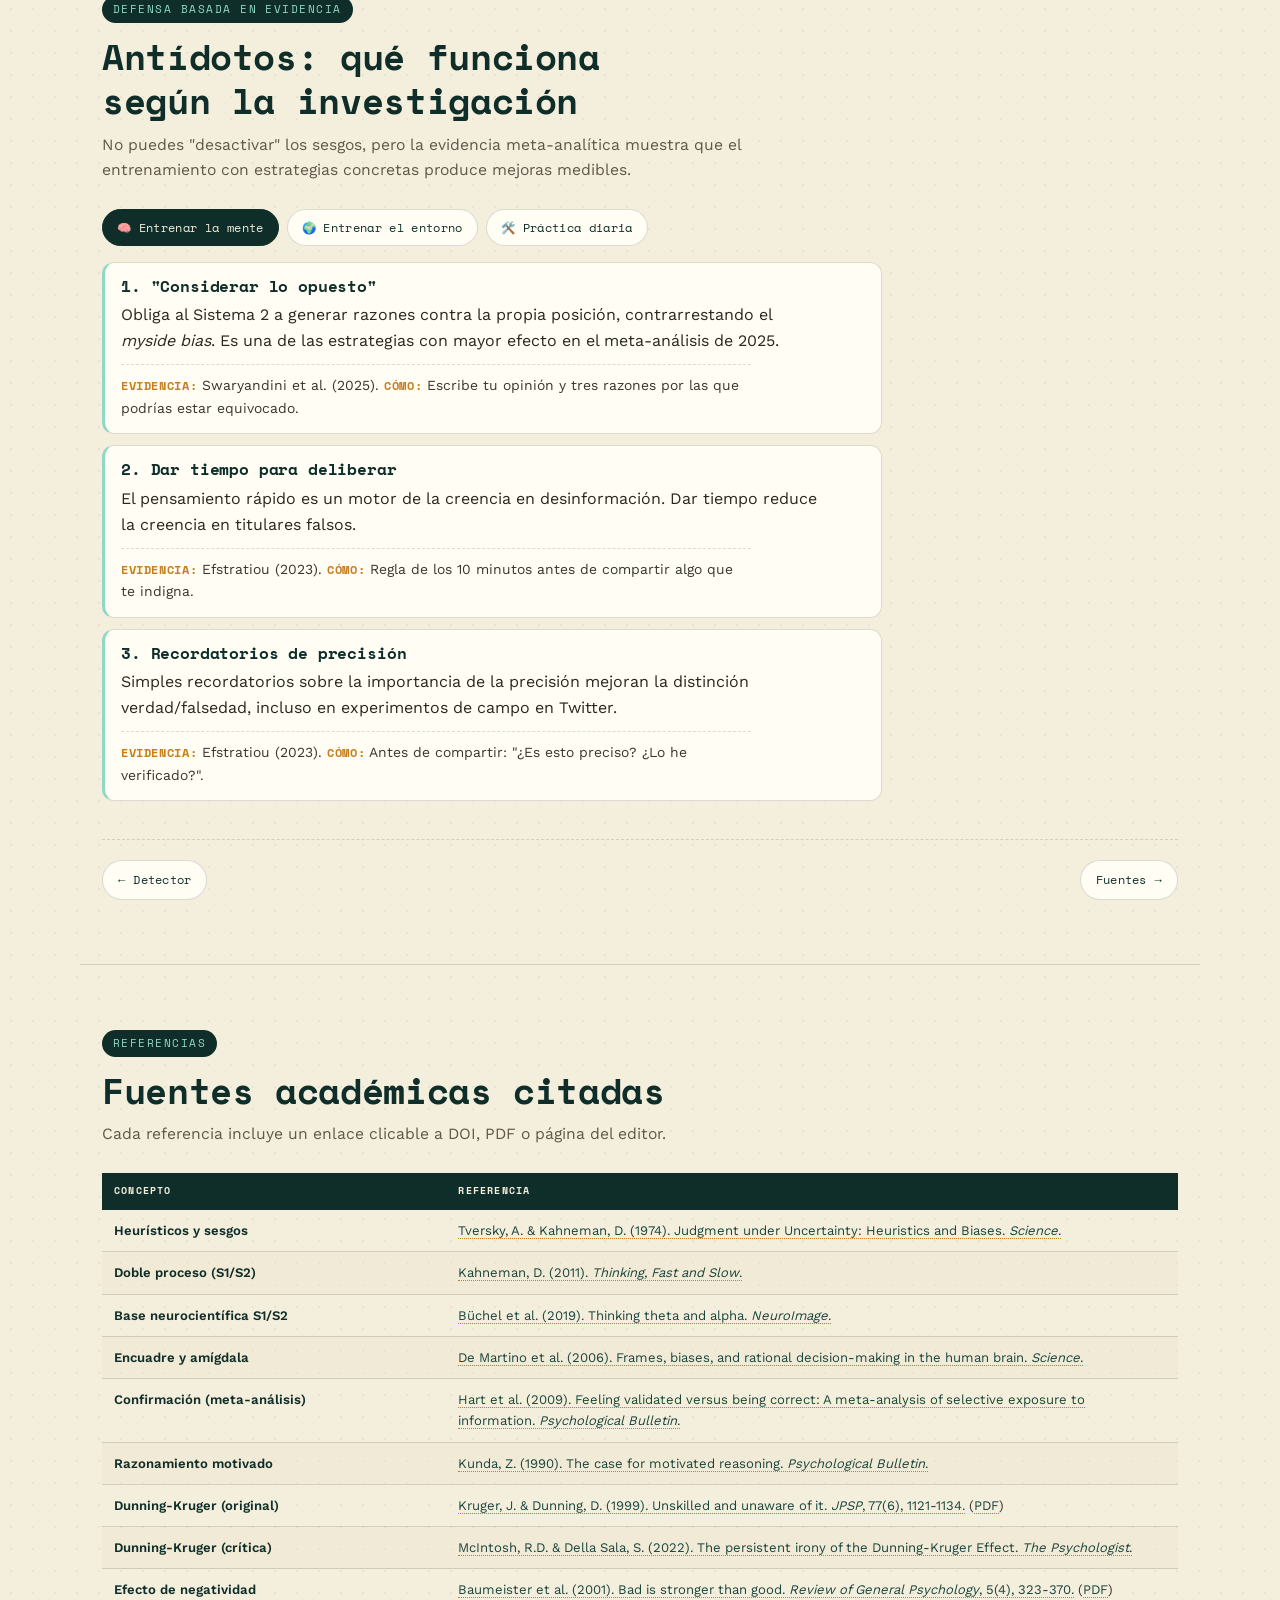
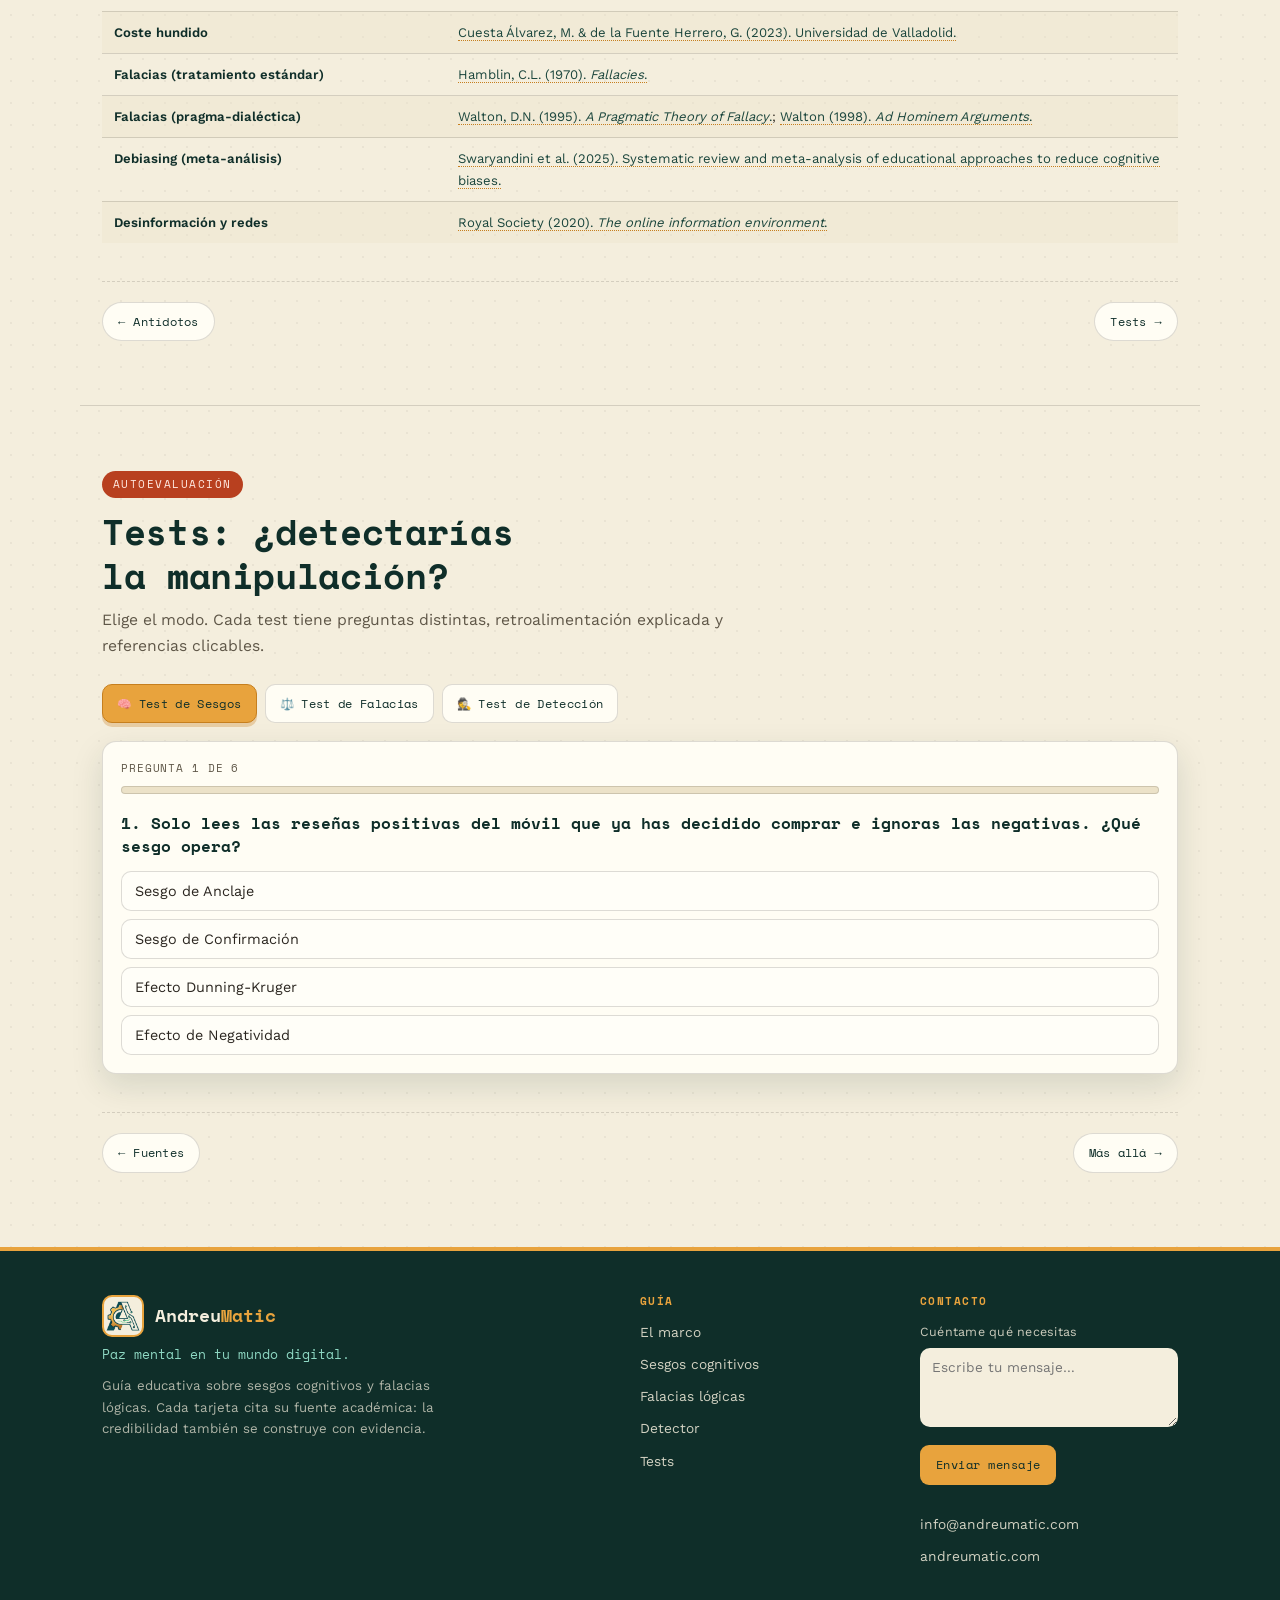
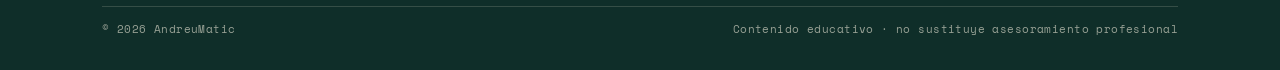
==== commit 6a622516: "Rediseña las tarjetas de sesgos y falacias como ficha con panel lateral La tarjeta ocupa todo el car" ====
--- a/index.html
+++ b/index.html
@@ -25,7 +25,7 @@
 <link rel="icon" href="assets/favicon.svg" type="image/svg+xml">
 <link rel="icon" href="assets/favicon-32x32.png" sizes="32x32" type="image/png">
 <link rel="apple-touch-icon" href="assets/apple-touch-icon.png">
-<link rel="stylesheet" href="css/estilos.css?v=24">
+<link rel="stylesheet" href="css/estilos.css?v=26">
 <script type="application/ld+json">
 {
  "@context": "https://schema.org",
@@ -969,6 +969,7 @@
     <article class="card ${type === 'falacia' ? 'fallacy' : ''}" id="${type}-${item.id}" tabindex="-1"
       data-cat="${item.cat}" data-search="${(item.nombre + ' ' + item.def + ' ' + item.ejemplo).toLowerCase()}">
       <div class="card-header">
+        <span class="card-cat">${item.cat}</span>
         <h3 class="card-title ${type === 'falacia' ? 'orange' : 'purple'}">
           <button class="card-toggle" type="button" aria-expanded="false" aria-controls="${type}-${item.id}-panel">
             <span class="card-emoji" aria-hidden="true">${item.emoji}</span>
--- a/css/estilos.css
+++ b/css/estilos.css
@@ -910,3 +910,199 @@
 @media (prefers-reduced-motion:reduce){
   .check-item::after{transition:none}
 }
+
+
+/* ============ v4.0 · tarjetas de concepto (rediseno) ============ */
+.cards-grid{gap:0!important;padding:0!important;scroll-padding-inline:0!important}
+
+.cards-grid > .card{
+  flex:0 0 100%!important;
+  min-height:0!important;
+  background:var(--card)!important;
+  border:1px solid var(--line)!important;
+  border-top:1px solid var(--line)!important;
+  border-radius:20px!important;
+  padding:30px 32px 20px!important;
+  box-shadow:0 12px 30px rgba(15,46,41,.08)!important;
+  transform:none!important;
+  opacity:1!important;
+  overflow:hidden;
+  transition:box-shadow .3s ease,border-color .3s ease!important;
+}
+.cards-grid > .card:not(.is-current),
+.cards-grid > .card.is-current{
+  opacity:1!important;
+  transform:none!important;
+}
+.cards-grid > .card.is-current{
+  border-color:rgba(232,163,61,.55)!important;
+  box-shadow:0 18px 40px rgba(15,46,41,.13)!important;
+}
+
+/* cabecera: categoria + titulo, emoji en circulo */
+.cards-grid > .card .card-header{
+  display:flex!important;
+  flex-direction:column!important;
+  align-items:flex-start!important;
+  gap:6px!important;
+  margin:0 0 14px!important;
+}
+.cards-grid > .card .card-cat{
+  display:block;
+  font-family:'Space Mono',monospace;
+  font-size:10px;
+  font-weight:700;
+  letter-spacing:.16em;
+  text-transform:uppercase;
+  color:var(--amber-text);
+}
+.cards-grid > .card .card-title{margin:0!important;font-size:1.5rem!important;line-height:1.15!important;letter-spacing:-.01em}
+.cards-grid > .card .card-toggle{
+  display:flex!important;
+  align-items:center!important;
+  gap:14px!important;
+  width:100%;
+  background:none!important;
+  border:0!important;
+  padding:0!important;
+  font:inherit!important;
+  color:inherit!important;
+  text-align:left;
+  cursor:pointer;
+}
+.cards-grid > .card .card-emoji{
+  flex:0 0 auto;
+  display:grid;
+  place-items:center;
+  width:52px;
+  height:52px;
+  border-radius:50%;
+  background:var(--cream2);
+  border:1px solid var(--line);
+  font-size:22px;
+  line-height:1;
+}
+.cards-grid > .card .card-def{
+  font-size:1.02rem!important;
+  line-height:1.62!important;
+  color:#2b2620!important;
+  max-width:62ch!important;
+}
+
+/* ejemplo: cita con regla ambar */
+.cards-grid > .card .card-example{
+  margin-top:16px!important;
+  background:var(--cream2)!important;
+  border:0!important;
+  border-left:3px solid var(--amber)!important;
+  border-radius:0 12px 12px 0!important;
+  padding:14px 18px!important;
+}
+.cards-grid > .card .card-example .label{font-size:10px!important;letter-spacing:.14em!important;margin-bottom:5px!important}
+.cards-grid > .card .card-example .content{
+  font-size:.99rem!important;
+  line-height:1.58!important;
+  color:#3b352c!important;
+  max-width:58ch!important;
+}
+
+.cards-grid > .card .expand-hint{
+  font-size:11px!important;
+  letter-spacing:.1em!important;
+  color:var(--teal2)!important;
+  white-space:normal!important;
+  padding-top:14px!important;
+}
+
+/* escritorio: ficha a la izquierda, texto a la derecha */
+@media (min-width:900px){
+  .cards-grid > .card{
+    display:grid!important;
+    grid-template-columns:270px minmax(0,1fr)!important;
+    grid-template-areas:"head def" "head ex" "head hint" "exp exp"!important;
+    column-gap:38px;
+    align-content:start;
+    padding:38px 42px 26px!important;
+  }
+  .cards-grid > .card .card-header{
+    grid-area:head!important;
+    align-self:stretch;
+    justify-content:flex-start;
+    border-right:1px dashed var(--line);
+    padding-right:28px;
+    margin:0!important;
+  }
+  .cards-grid > .card .card-emoji{width:64px;height:64px;font-size:27px}
+  .cards-grid > .card .card-toggle{flex-direction:column!important;align-items:flex-start!important;gap:16px!important}
+  .cards-grid > .card .card-title{font-size:1.6rem!important}
+  .cards-grid > .card .card-def{grid-area:def!important;margin:0!important}
+  .cards-grid > .card .card-example{grid-area:ex!important;margin-top:14px!important}
+  .cards-grid > .card .expand-hint{grid-area:hint!important;text-align:left!important;margin-top:auto!important;padding-top:16px!important}
+  .cards-grid > .card .card-expand{grid-area:exp!important;margin-top:24px;padding-top:22px;border-top:1px dashed var(--line)}
+}
+
+/* movil */
+@media (max-width:899px){
+  .cards-grid > .card{padding:22px 20px 14px!important;border-radius:16px!important}
+  .cards-grid > .card .card-emoji{width:44px;height:44px;font-size:19px}
+  .cards-grid > .card .card-title{font-size:1.2rem!important}
+  .cards-grid > .card .card-def{font-size:.99rem!important}
+  .cards-grid > .card .expand-hint{text-align:left!important;font-size:10px!important;padding-top:12px!important}
+}
+
+@media (prefers-reduced-motion:reduce){
+  .cards-grid > .card{transition:none!important}
+}
+
+
+/* ============ v4.1 · ficha con panel lateral tintado ============ */
+.cards-grid{max-width:980px;margin-inline:auto!important}
+
+@media (min-width:900px){
+  .cards-grid > .card{
+    display:grid!important;
+    grid-template-columns:284px minmax(0,1fr)!important;
+    grid-template-areas:"head def" "head ex" "head hint" "head exp"!important;
+    column-gap:0!important;
+    row-gap:0!important;
+    padding:0!important;
+    overflow:hidden;
+  }
+  .cards-grid > .card .card-header{
+    grid-area:head!important;
+    align-self:stretch!important;
+    justify-content:flex-start!important;
+    background:var(--cream2);
+    border-right:1px solid var(--line);
+    padding:36px 26px 30px 32px;
+    margin:0!important;
+  }
+  .cards-grid > .card .card-def{
+    grid-area:def!important;
+    margin:0!important;
+    padding:38px 44px 0 34px;
+    max-width:60ch!important;
+    font-size:1.05rem!important;
+    line-height:1.65!important;
+  }
+  .cards-grid > .card .card-example{
+    grid-area:ex!important;
+    margin:18px 44px 0 34px!important;
+  }
+  .cards-grid > .card .expand-hint{
+    grid-area:hint!important;
+    margin:0!important;
+    padding:18px 44px 26px 34px;
+  }
+  .cards-grid > .card .card-expand{
+    grid-area:exp!important;
+    margin:0!important;
+    padding:26px 44px 30px 34px;
+    border-top:1px dashed var(--line);
+  }
+}
+
+@media (max-width:899px){
+  .cards-grid{max-width:none;margin-inline:0!important}
+  .cards-grid > .card .card-header{background:transparent;border-right:0;padding:0;margin:0 0 14px!important}
+}
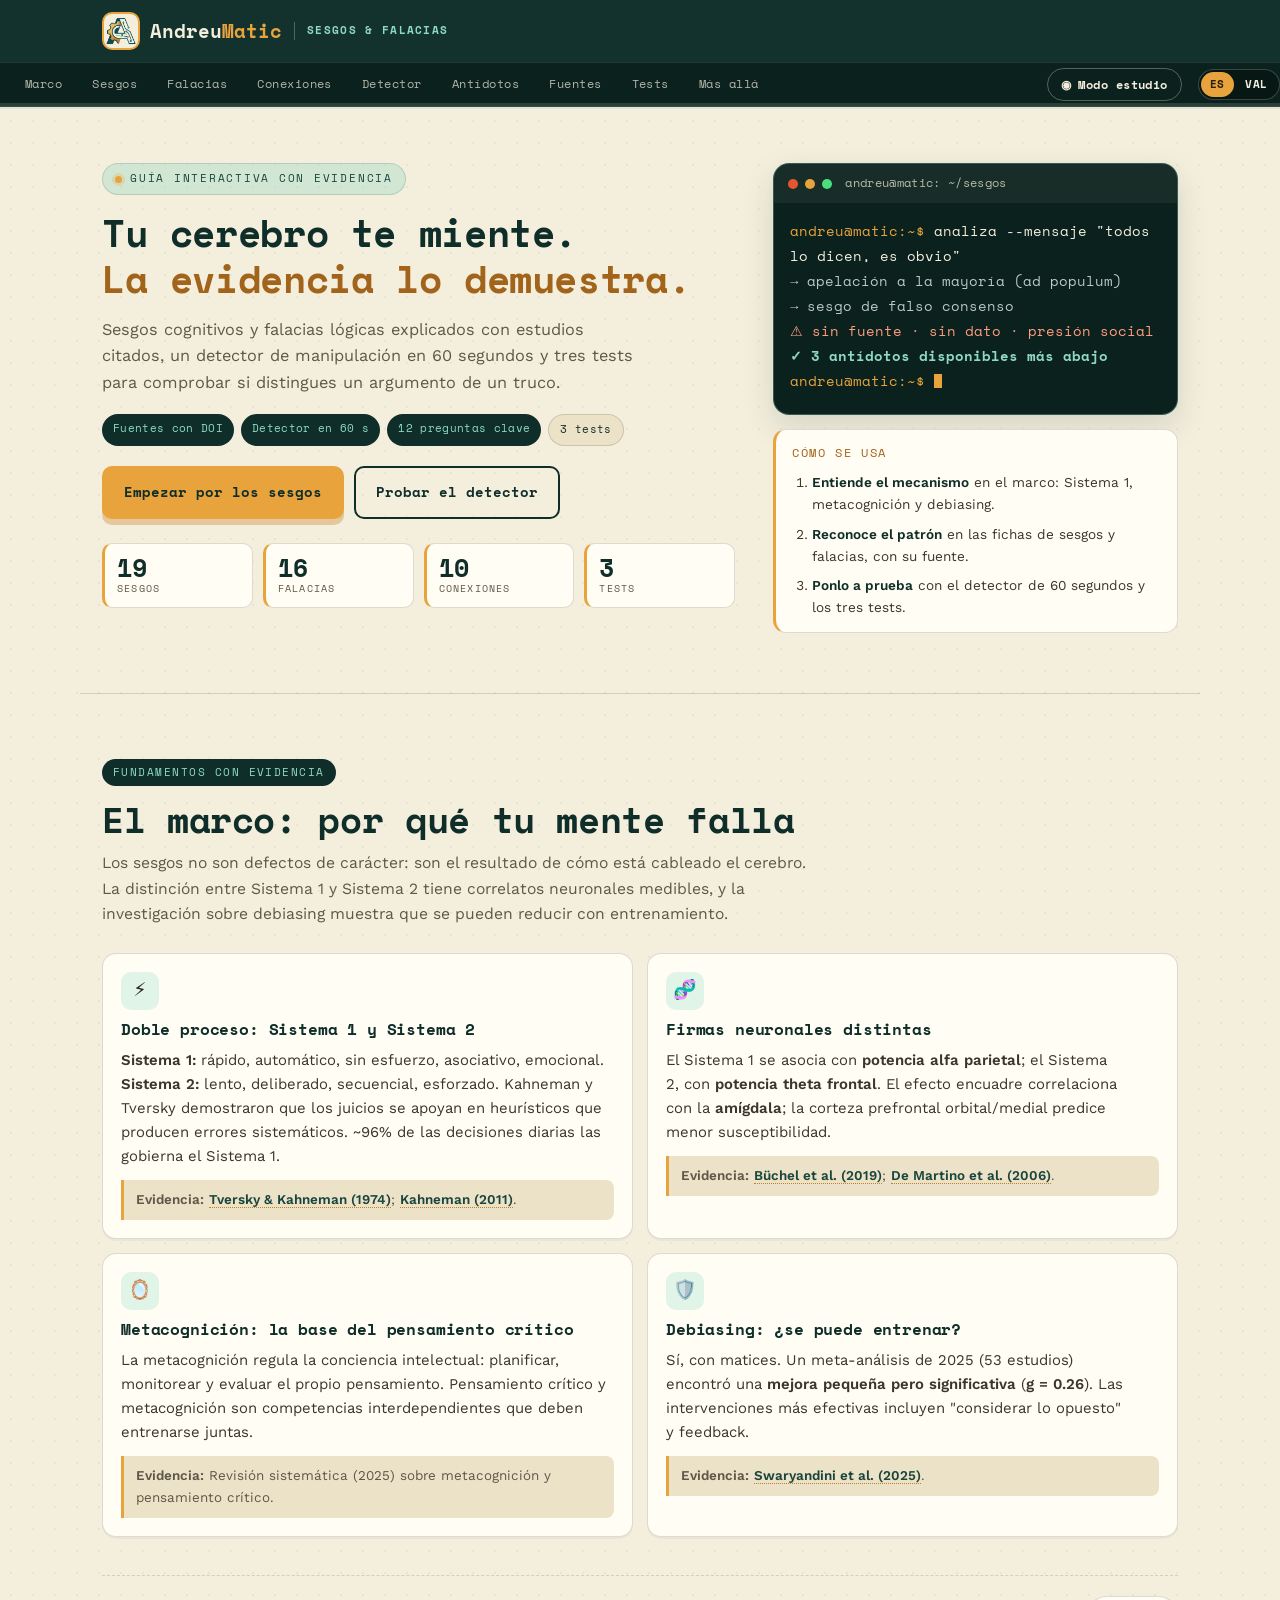
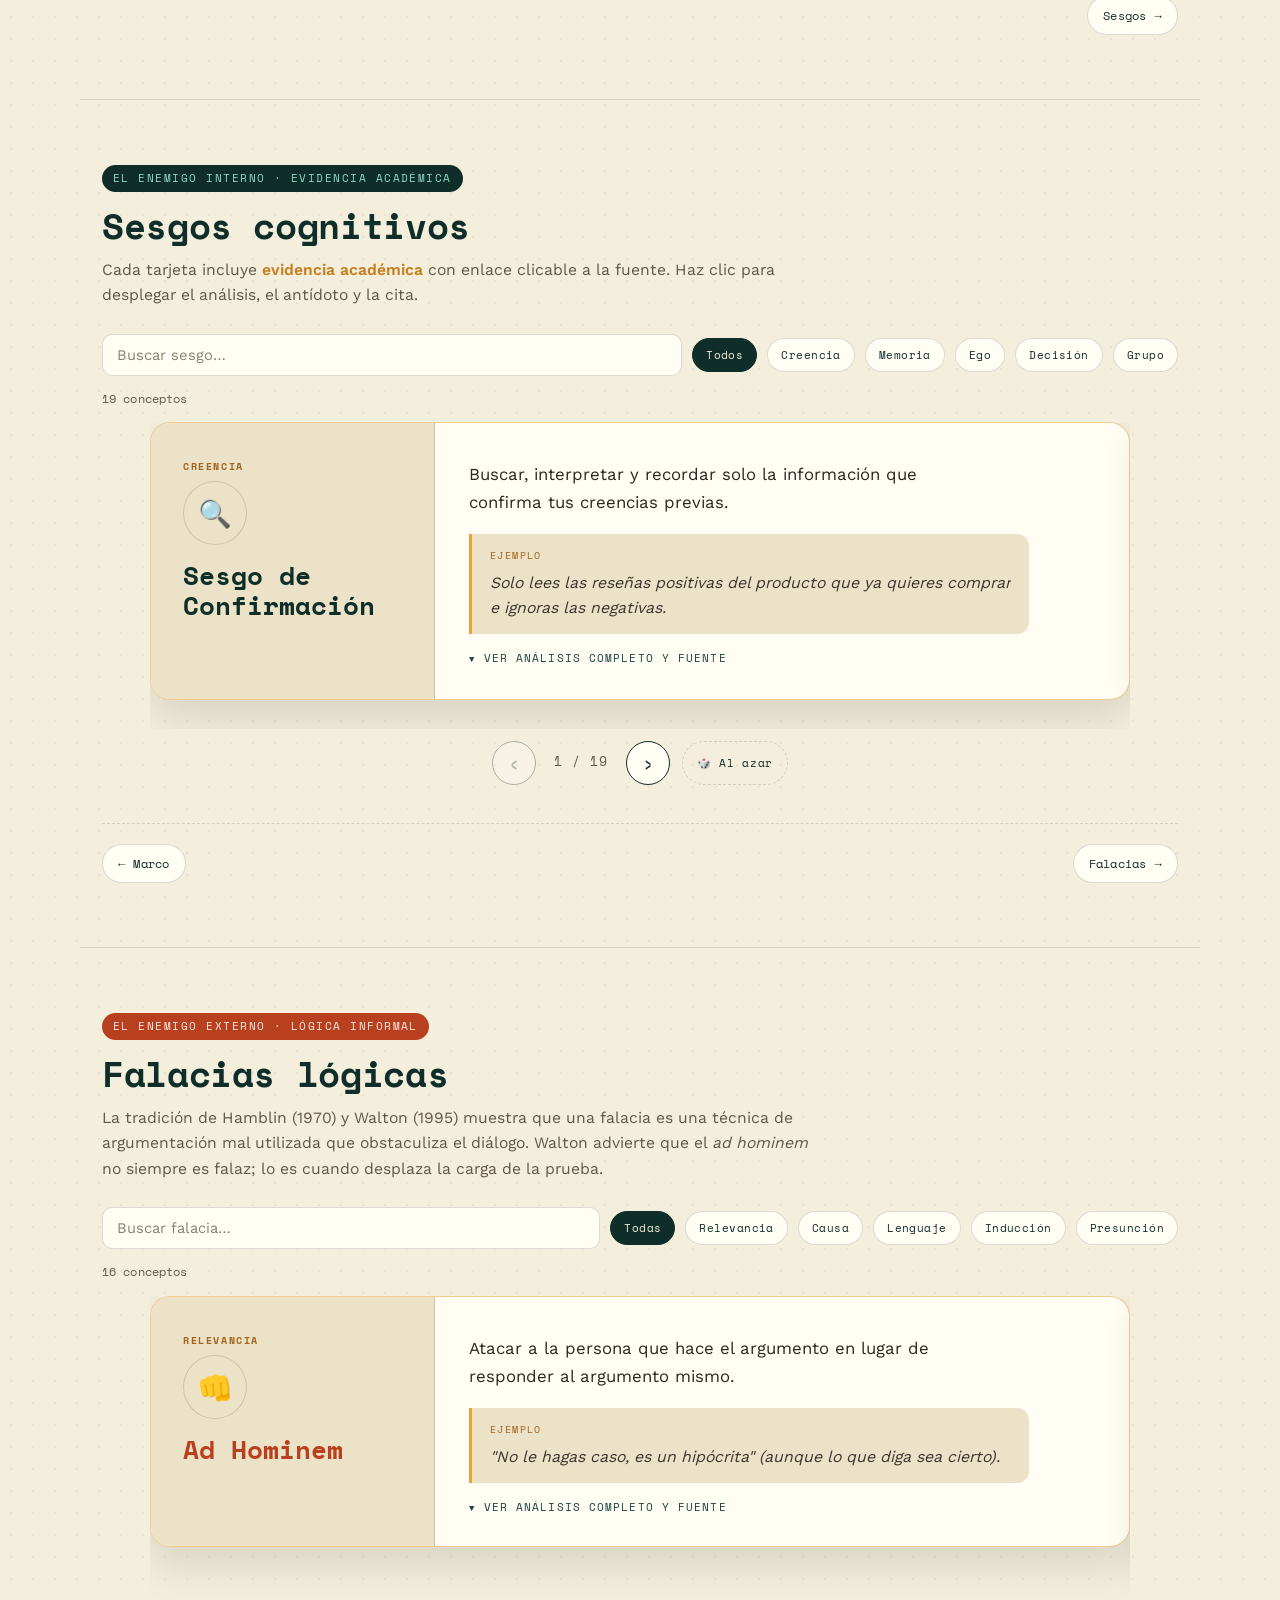
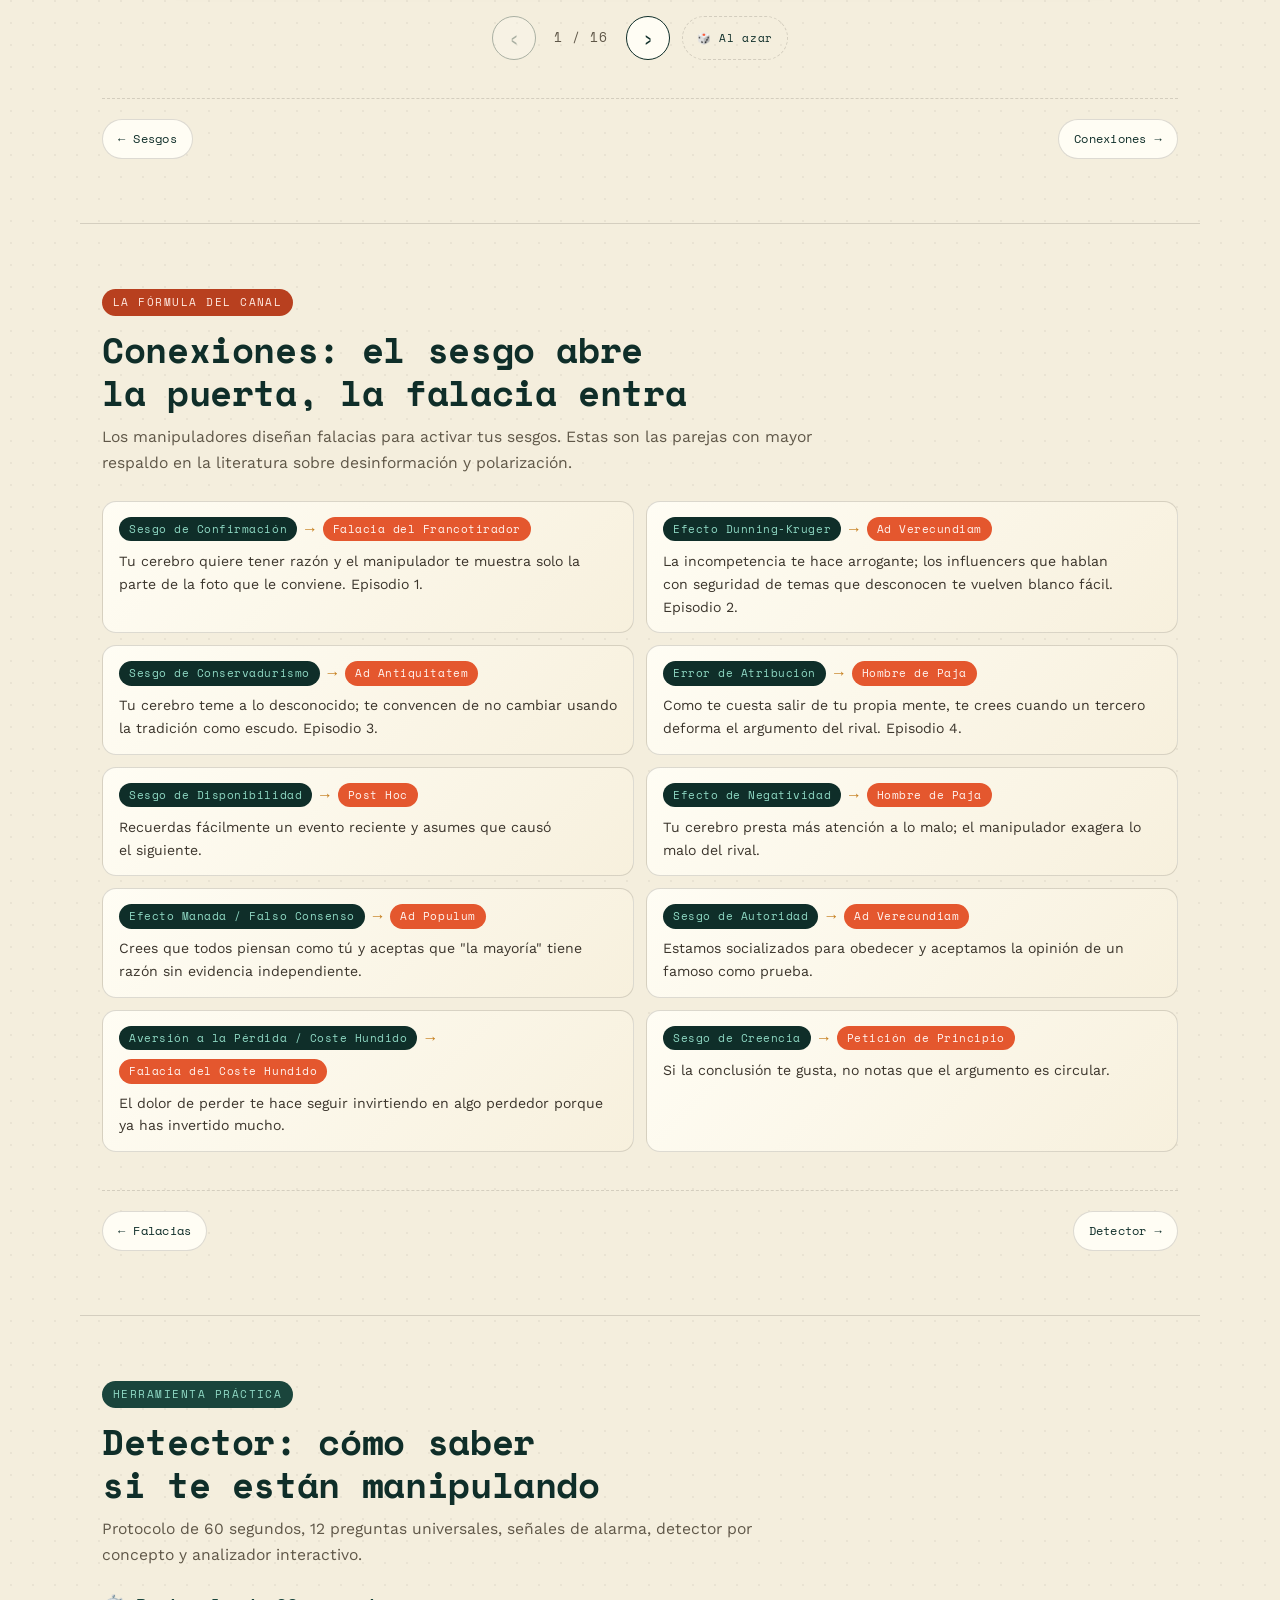
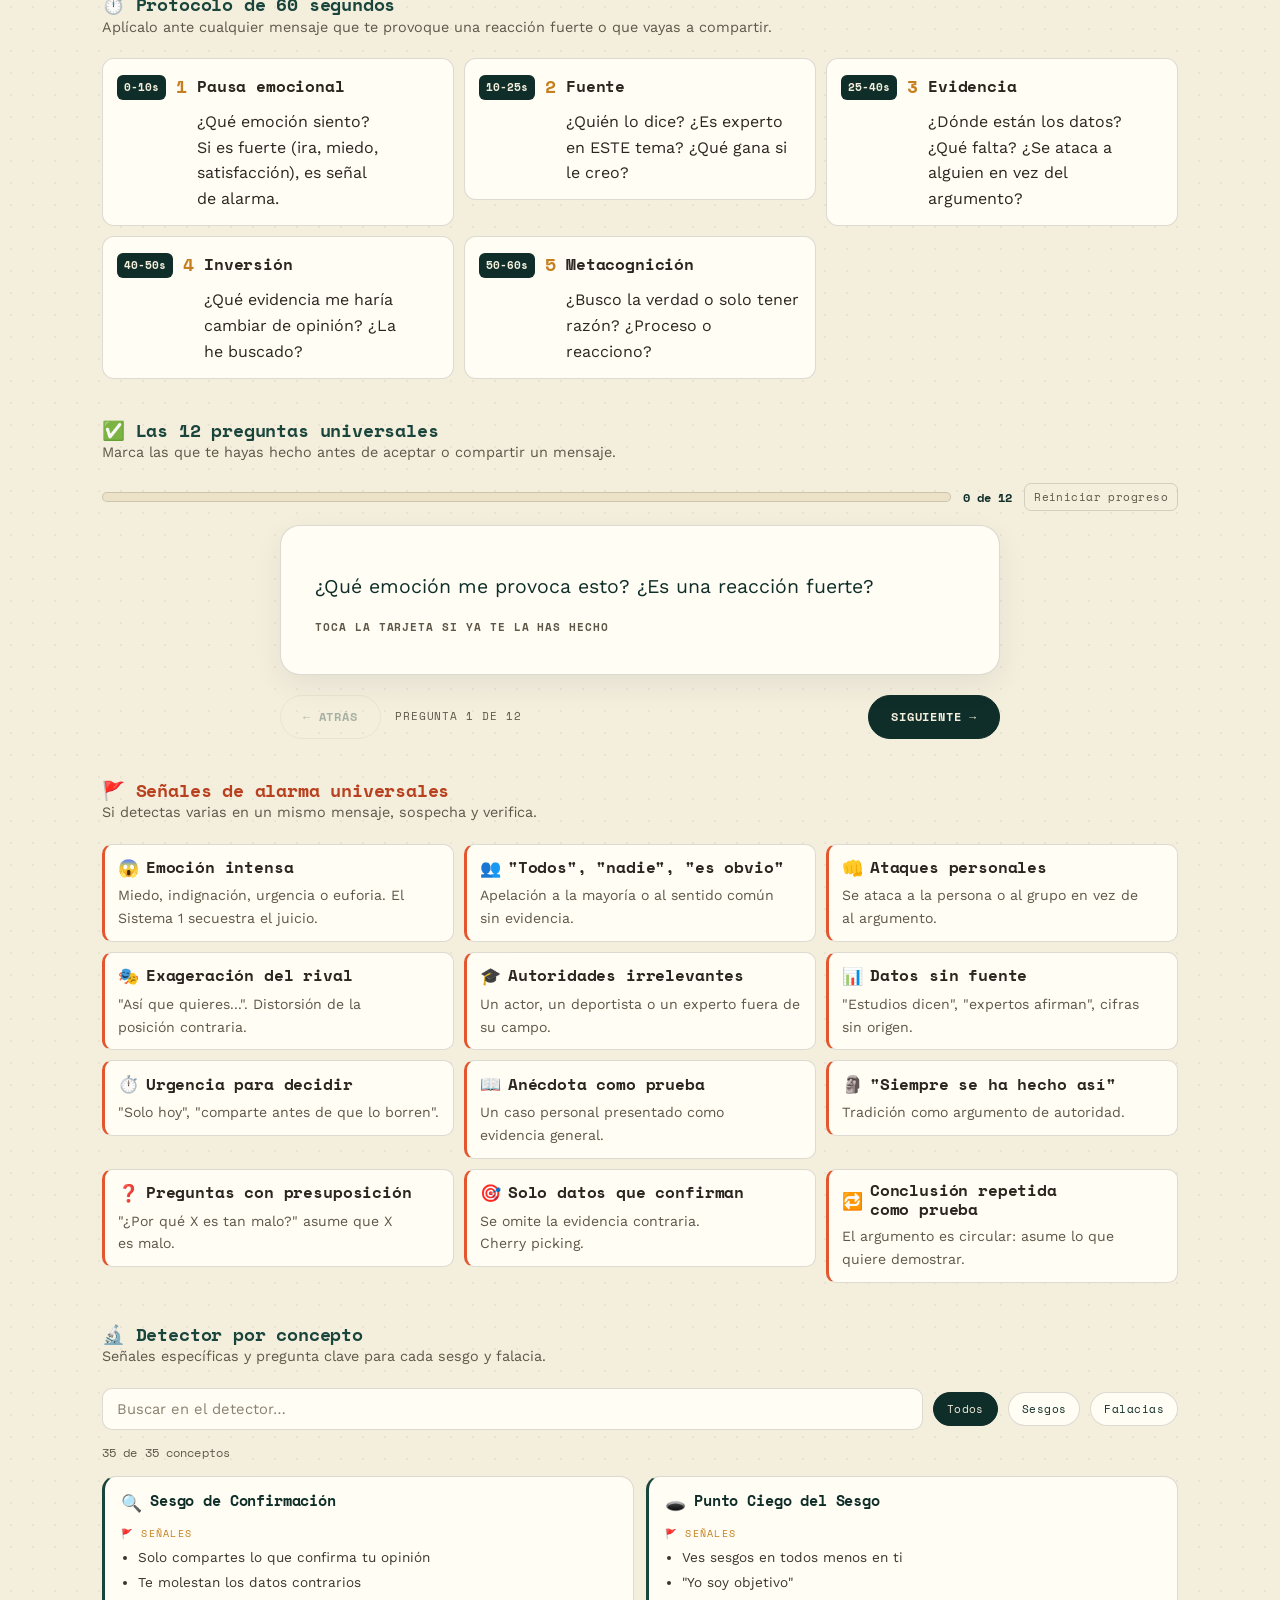
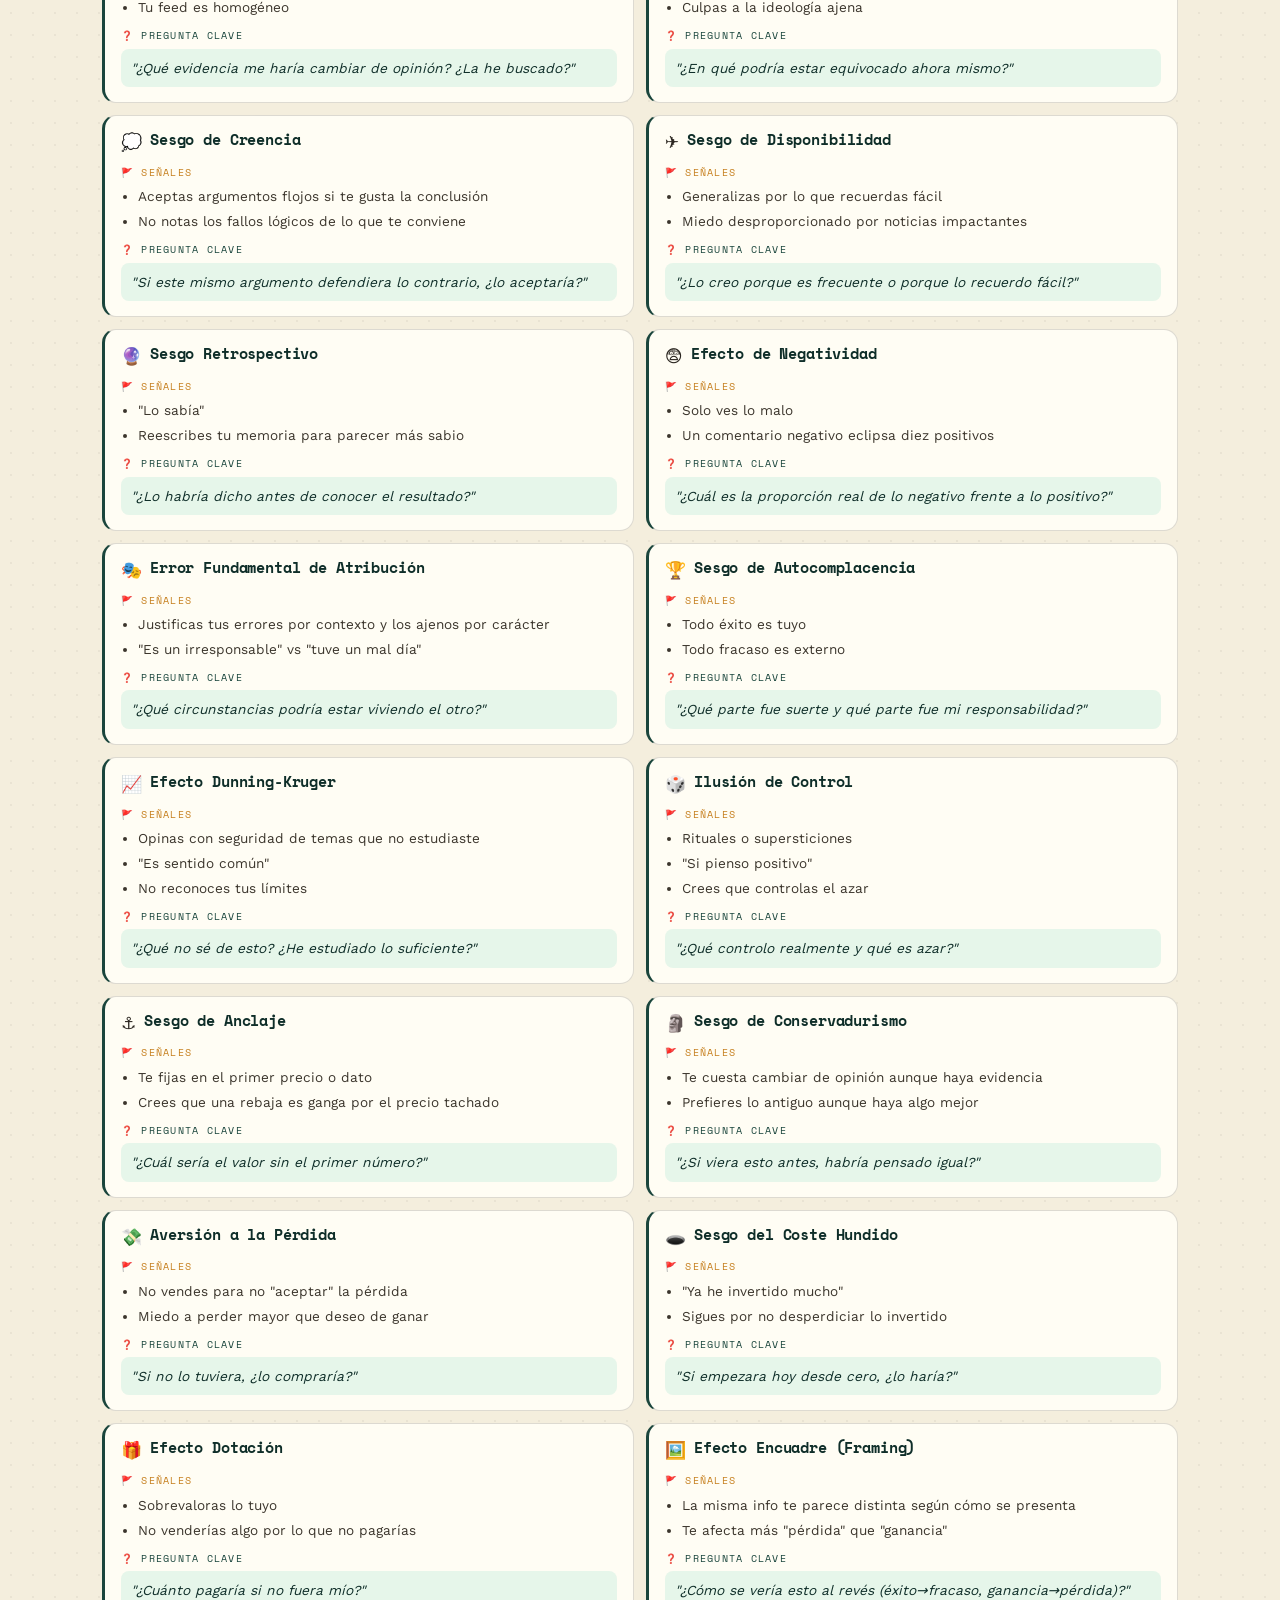
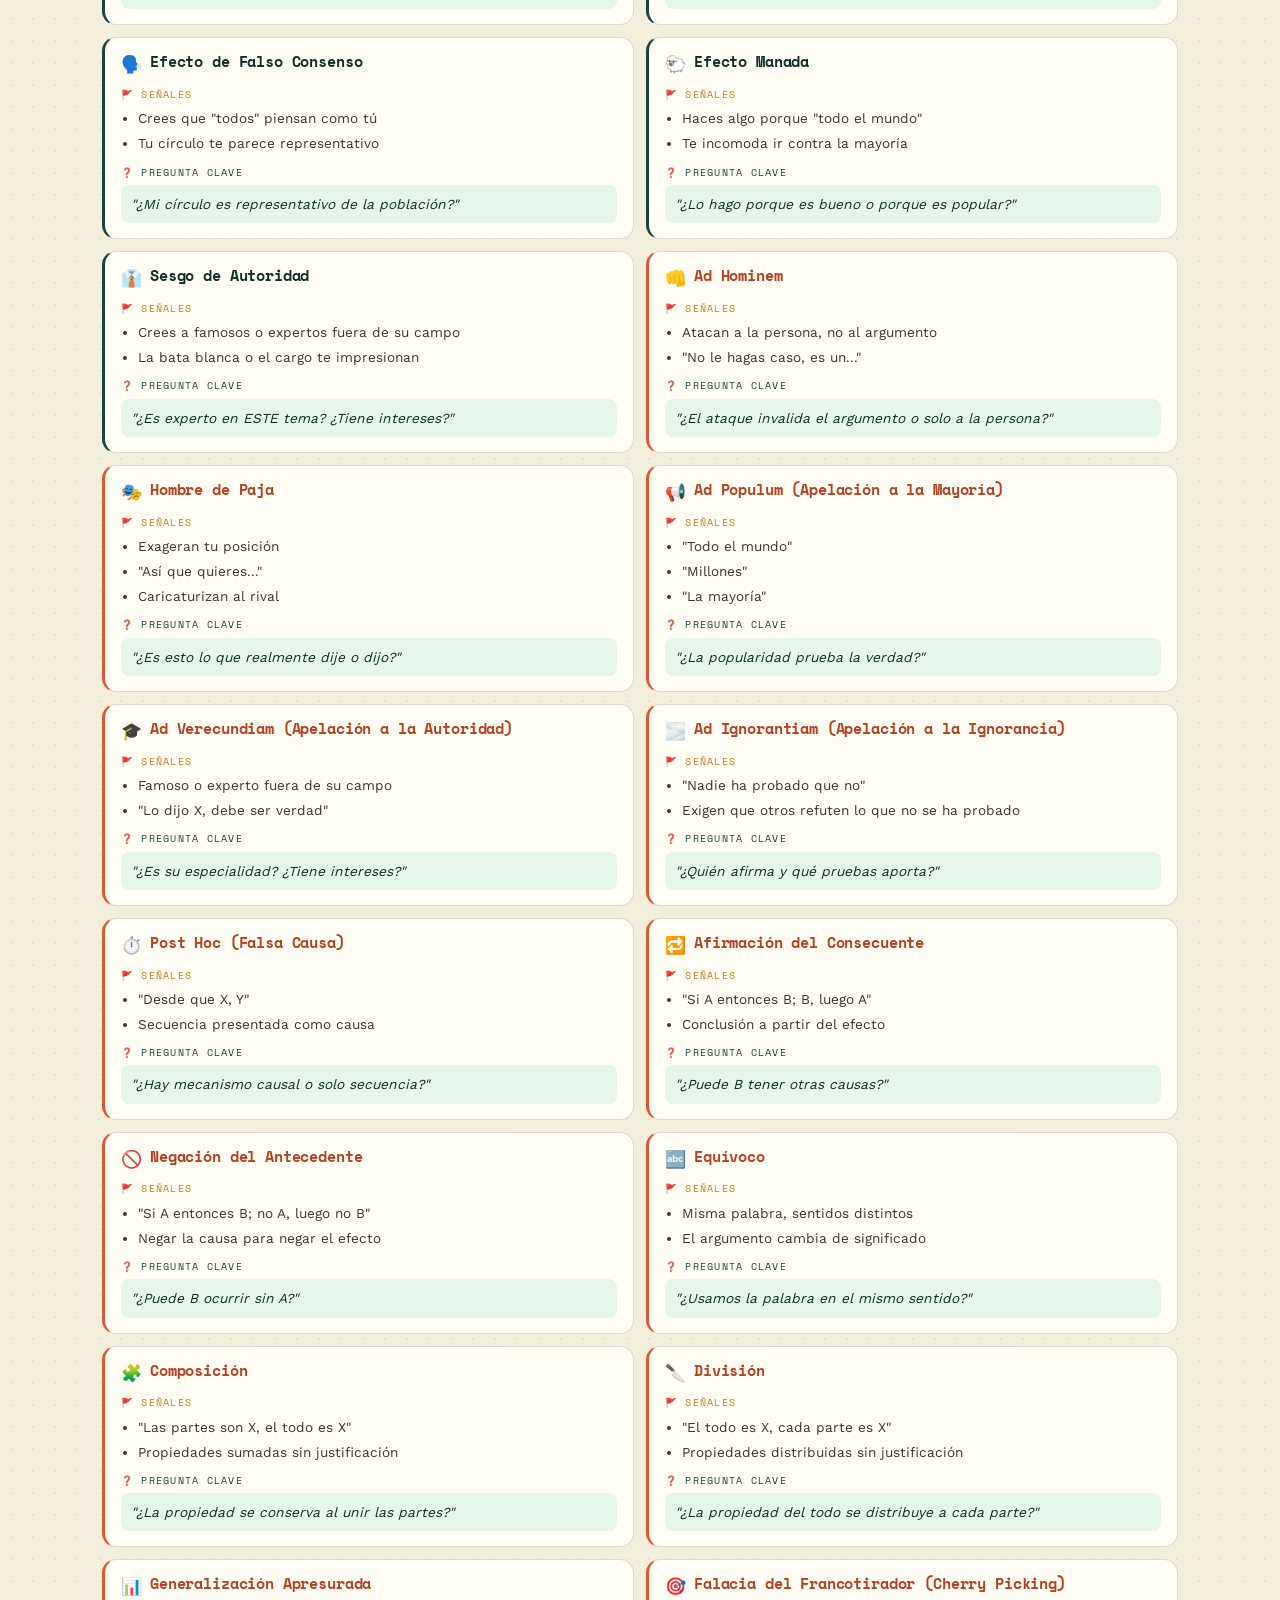
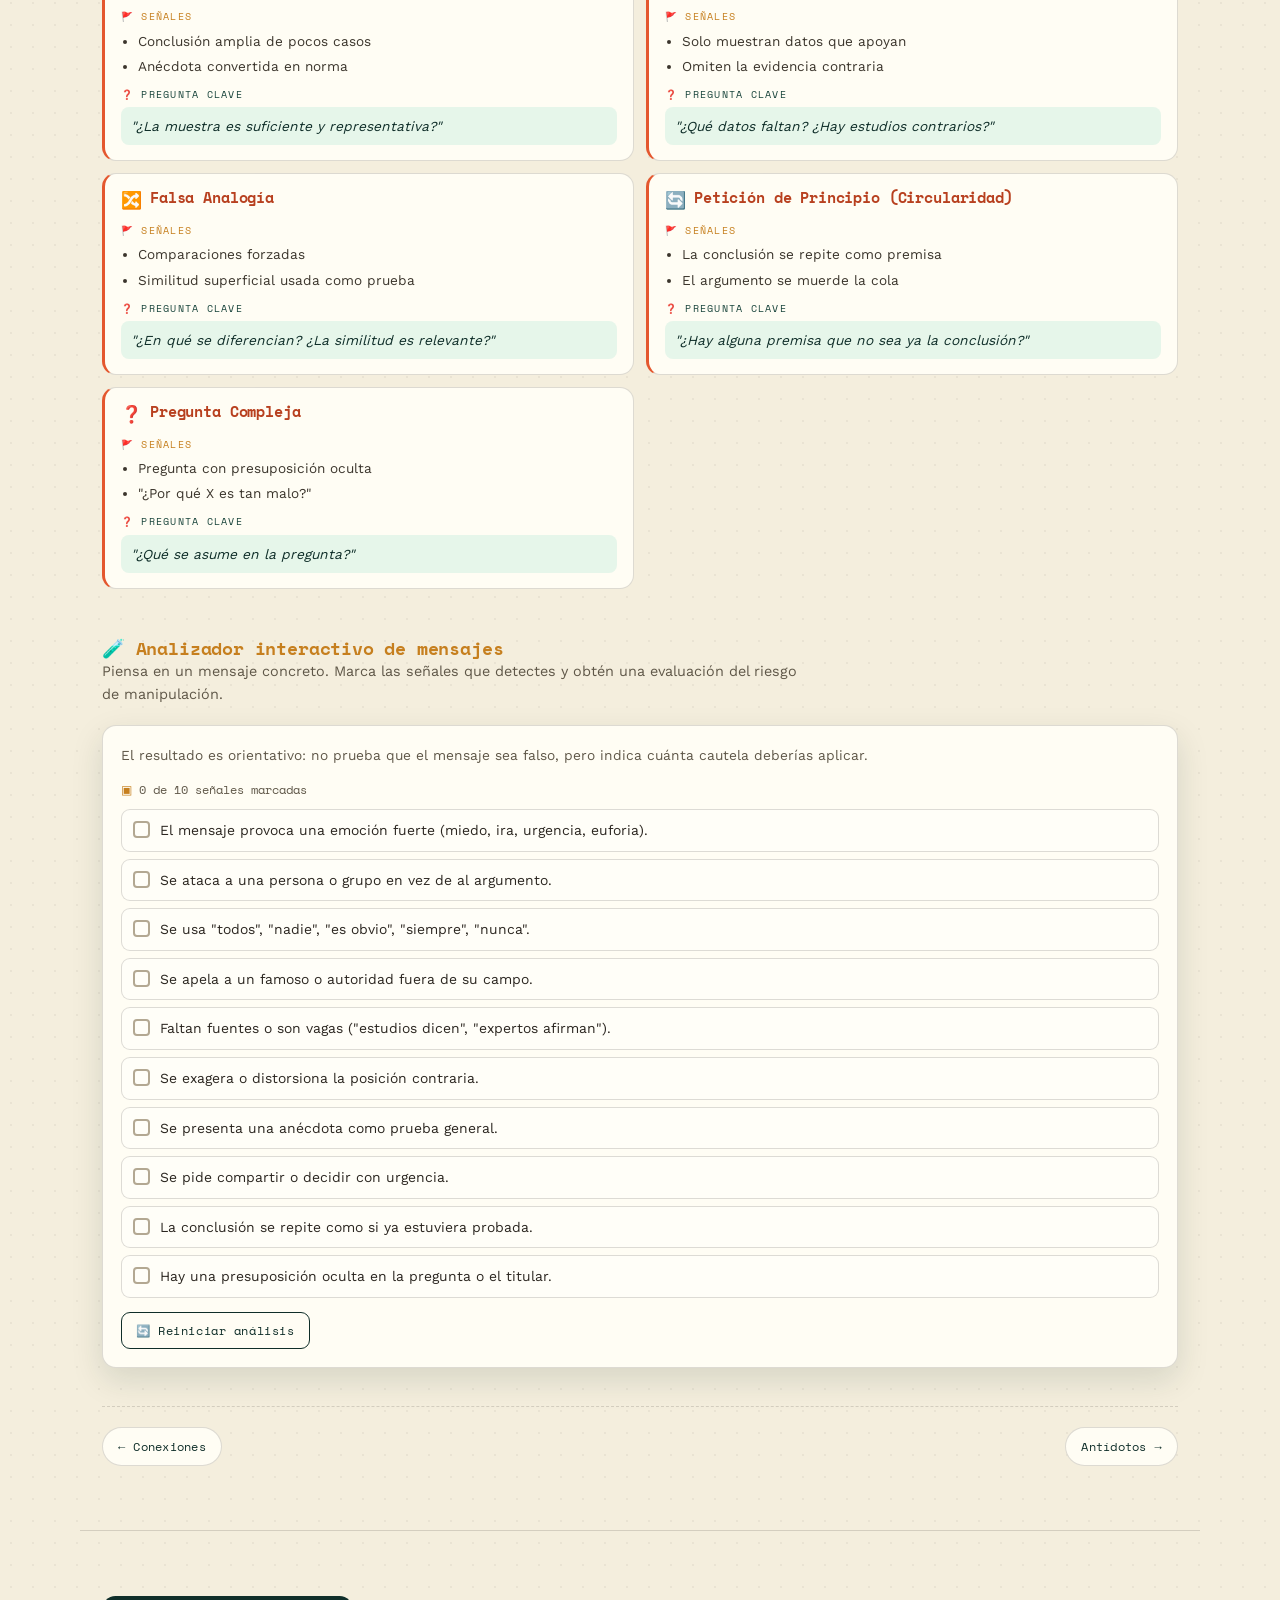
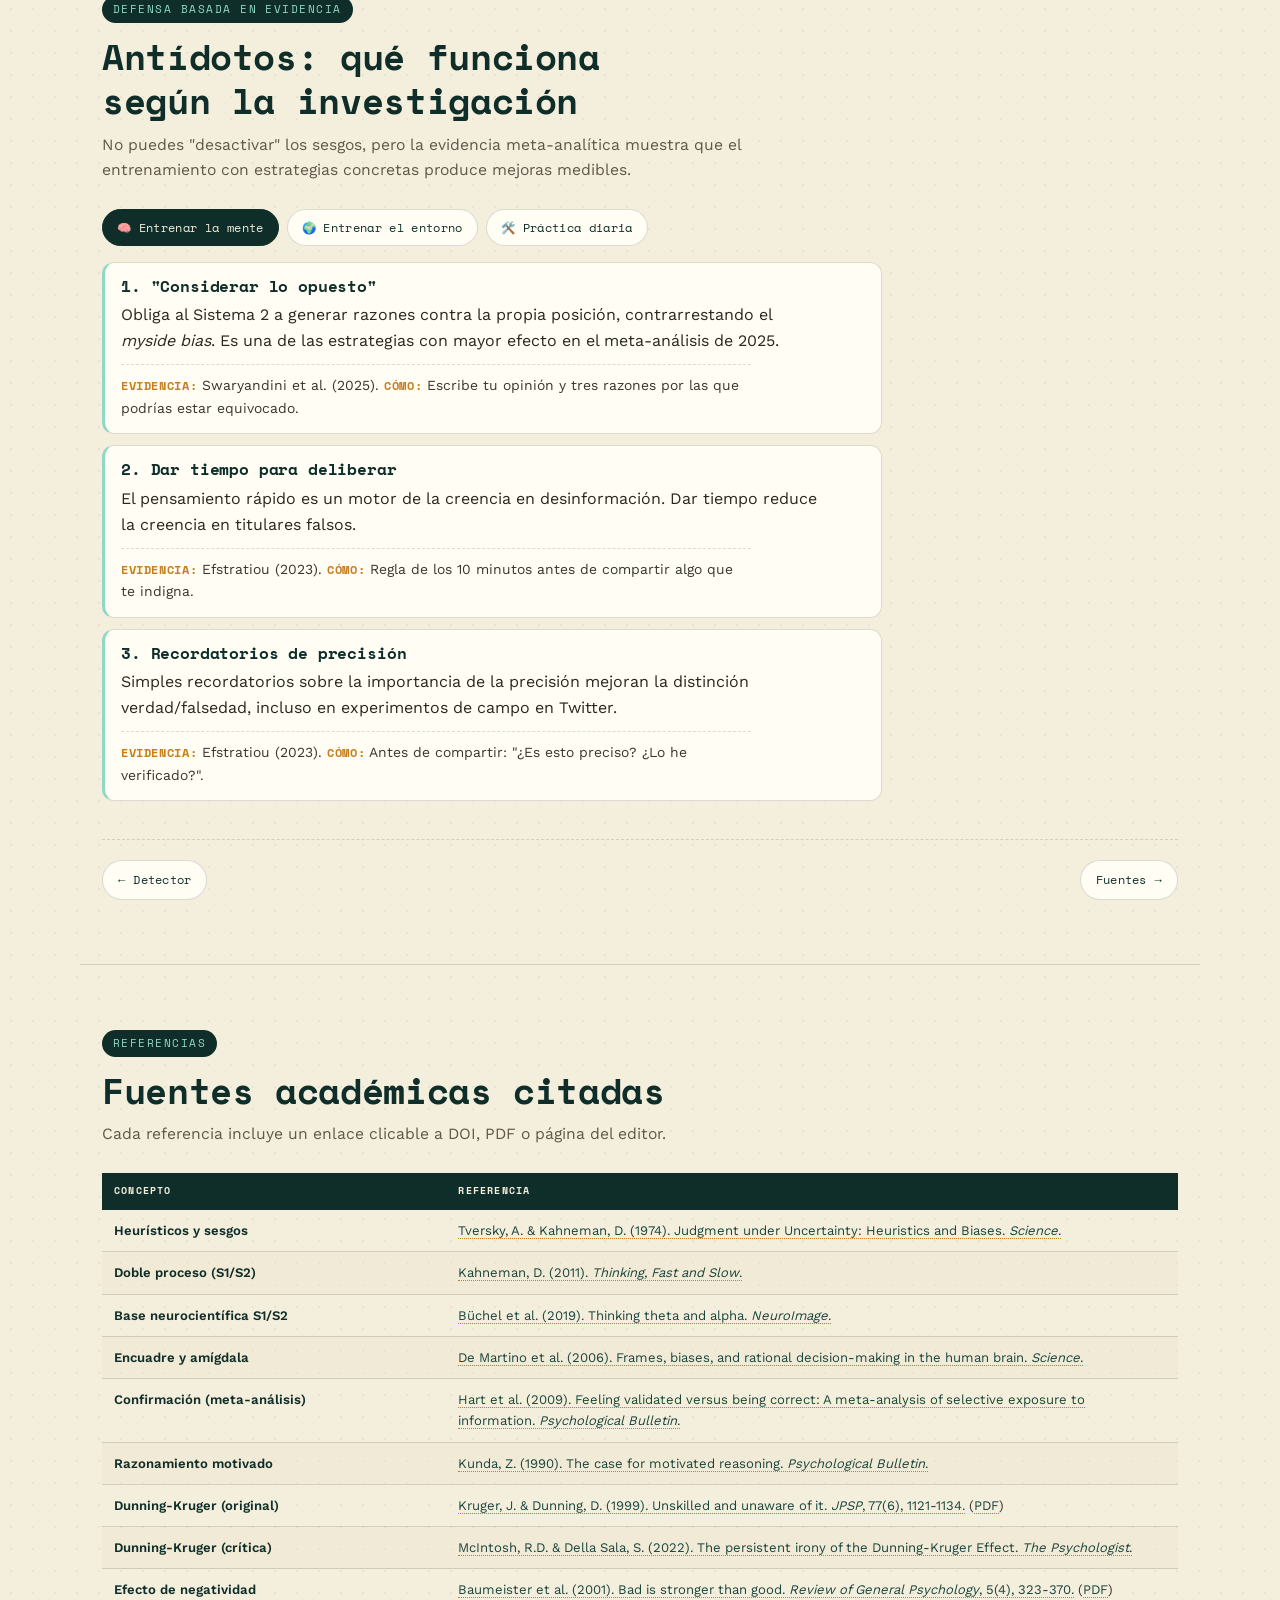
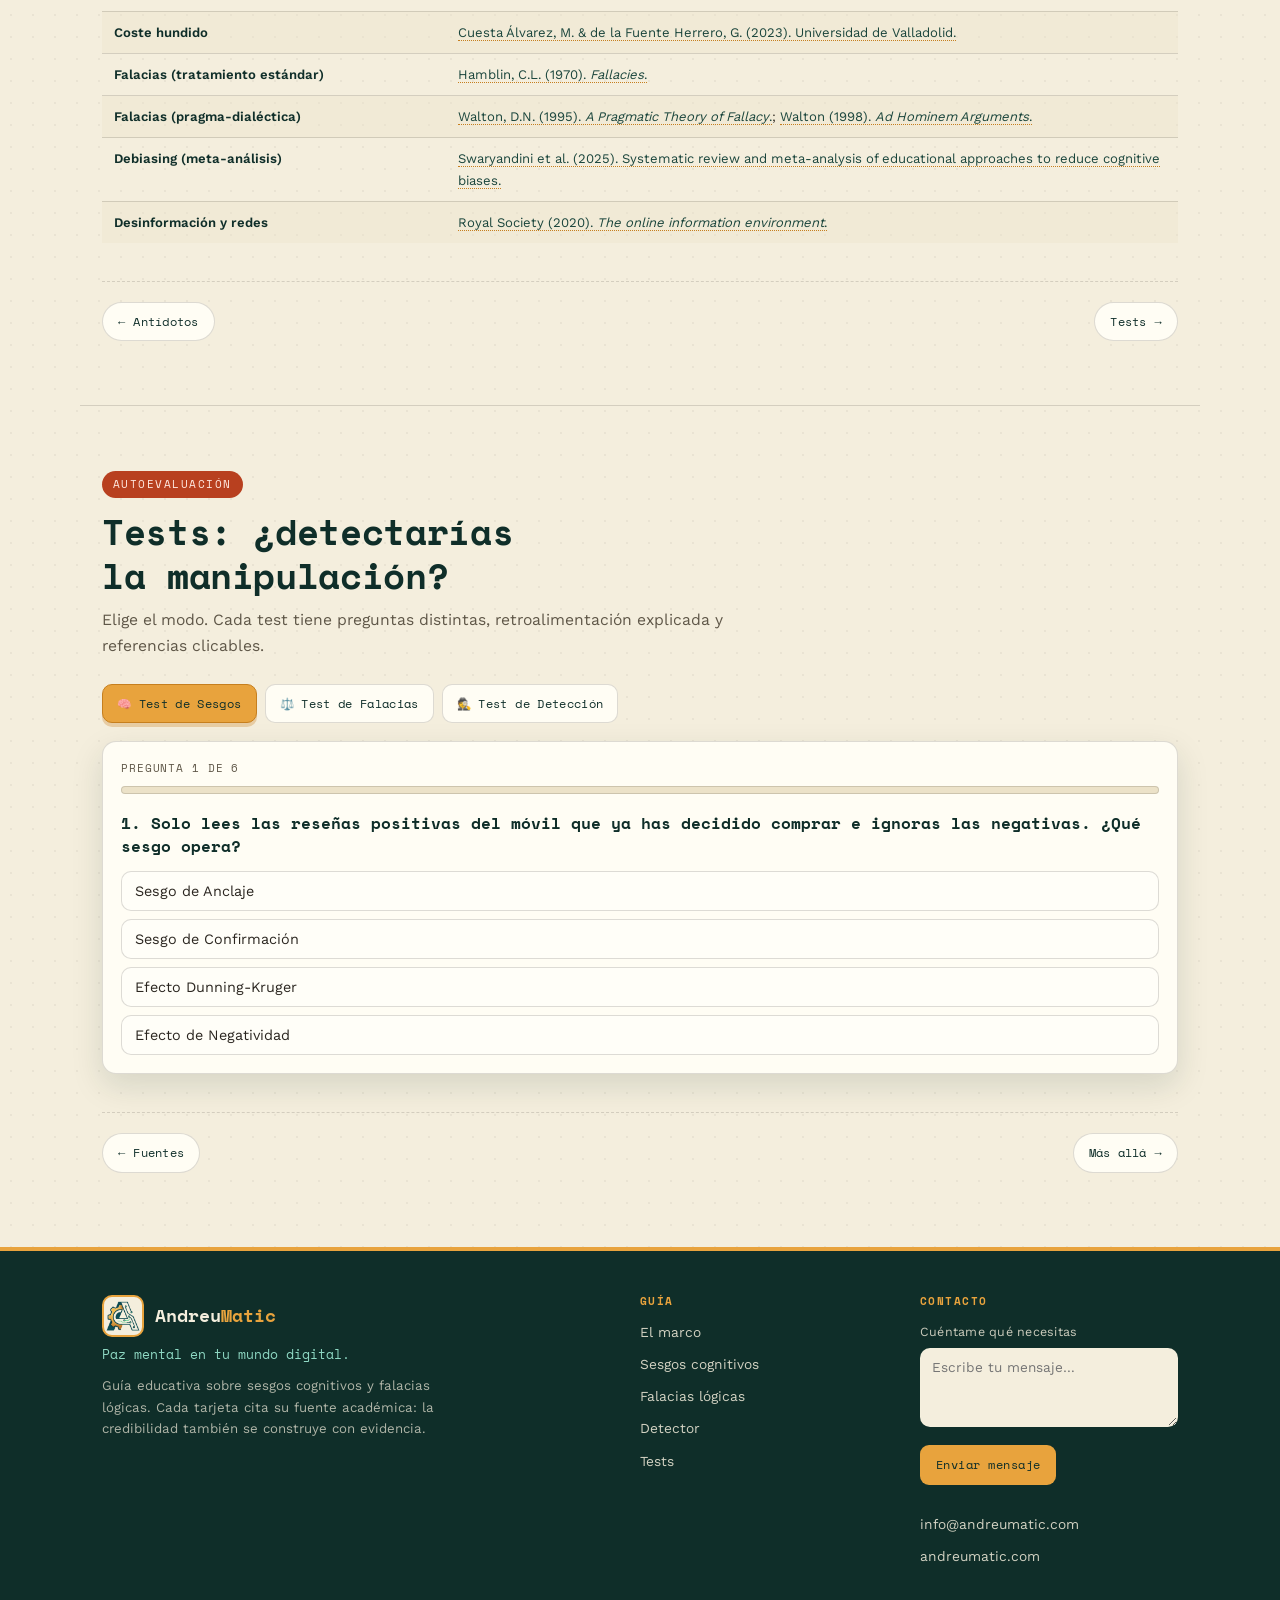
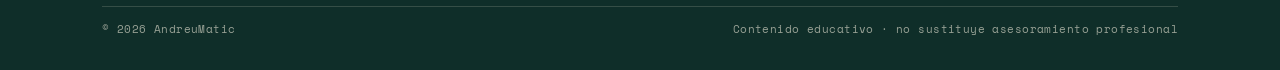
==== commit eba57158: "Anade selector de idioma castellano/valenciano con traduccion completa del contenido Traduce al vale" ====
--- a/index.html
+++ b/index.html
@@ -25,7 +25,7 @@
 <link rel="icon" href="assets/favicon.svg" type="image/svg+xml">
 <link rel="icon" href="assets/favicon-32x32.png" sizes="32x32" type="image/png">
 <link rel="apple-touch-icon" href="assets/apple-touch-icon.png">
-<link rel="stylesheet" href="css/estilos.css?v=26">
+<link rel="stylesheet" href="css/estilos.css?v=27">
 <script type="application/ld+json">
 {
  "@context": "https://schema.org",
@@ -153,6 +153,10 @@
       <a href="mas-alla-de-los-sesgos.html">Más allá</a>
     </nav>
     <button class="study-toggle" id="studyToggle" type="button" aria-pressed="false" aria-label="Modo estudio"><span class="st-ico" aria-hidden="true">◉</span> <span class="st-txt">Modo estudio</span></button>
+    <div class="lang-switch" role="group" aria-label="Idioma">
+      <button class="lang-btn active" type="button" data-lang="es" aria-pressed="true">ES</button>
+      <button class="lang-btn" type="button" data-lang="va" aria-pressed="false">VAL</button>
+    </div>
   </div>
   <div class="readbar-track" role="progressbar" aria-label="Progreso de lectura" aria-valuemin="0" aria-valuemax="100" aria-valuenow="0"><div class="readbar" id="readbar"></div></div>
 </header>
@@ -512,10 +516,13 @@
 
 <button class="to-top" id="toTop" type="button" aria-label="Volver arriba"><span aria-hidden="true">↑</span></button>
 
+<script src="js/va-datos.js"></script>
+<script src="js/va-datos2.js"></script>
+<script src="js/i18n.js"></script>
 <script>
 /* ==================== DATA ==================== */
 
-const sesgos = [
+let sesgos = [
   { id:'confirmacion', emoji:'🔍', nombre:'Sesgo de Confirmación', cat:'creencia',
     def:'Buscar, interpretar y recordar solo la información que confirma tus creencias previas.',
     ejemplo:'Solo lees las reseñas positivas del producto que ya quieres comprar e ignoras las negativas.',
@@ -669,7 +676,7 @@
     evid:'Milgram (1963): estudios sobre obediencia a la autoridad.' }
 ];
 
-const falacias = [
+let falacias = [
   { id:'adhominem', emoji:'👊', nombre:'Ad Hominem', cat:'relevancia',
     def:'Atacar a la persona que hace el argumento en lugar de responder al argumento mismo.',
     ejemplo:'"No le hagas caso, es un hipócrita" (aunque lo que diga sea cierto).',
@@ -799,7 +806,7 @@
     evid:'Lógica informal clásica: falacia de la pregunta compleja (loaded question).' }
 ];
 
-const pares = [
+let pares = [
   { sesgo:'Sesgo de Confirmación', sesgoPill:'purple', falacia:'Falacia del Francotirador', falaciaPill:'orange', desc:'Tu cerebro quiere tener razón y el manipulador te muestra solo la parte de la foto que le conviene. Episodio 1.' },
   { sesgo:'Efecto Dunning-Kruger', sesgoPill:'purple', falacia:'Ad Verecundiam', falaciaPill:'orange', desc:'La incompetencia te hace arrogante; los influencers que hablan con seguridad de temas que desconocen te vuelven blanco fácil. Episodio 2.' },
   { sesgo:'Sesgo de Conservadurismo', sesgoPill:'purple', falacia:'Ad Antiquitatem', falaciaPill:'orange', desc:'Tu cerebro teme a lo desconocido; te convencen de no cambiar usando la tradición como escudo. Episodio 3.' },
@@ -812,7 +819,7 @@
   { sesgo:'Sesgo de Creencia', sesgoPill:'purple', falacia:'Petición de Principio', falaciaPill:'orange', desc:'Si la conclusión te gusta, no notas que el argumento es circular.' }
 ];
 
-const deteccion = {
+let deteccion = {
   confirmacion: { senales: ['Solo compartes lo que confirma tu opinión', 'Te molestan los datos contrarios', 'Tu feed es homogéneo'], pregunta: '¿Qué evidencia me haría cambiar de opinión? ¿La he buscado?' },
   puntociego: { senales: ['Ves sesgos en todos menos en ti', '"Yo soy objetivo"', 'Culpas a la ideología ajena'], pregunta: '¿En qué podría estar equivocado ahora mismo?' },
   creenciasesgo: { senales: ['Aceptas argumentos flojos si te gusta la conclusión', 'No notas los fallos lógicos de lo que te conviene'], pregunta: 'Si este mismo argumento defendiera lo contrario, ¿lo aceptaría?' },
@@ -850,7 +857,7 @@
   preguntacompleja: { senales: ['Pregunta con presuposición oculta', '"¿Por qué X es tan malo?"'], pregunta: '¿Qué se asume en la pregunta?' }
 };
 
-const preguntasUniversales = [
+let preguntasUniversales = [
   '¿Qué emoción me provoca esto? ¿Es una reacción fuerte?',
   '¿Quién lo dice y qué gana si le creo?',
   '¿Es experto en este tema concreto?',
@@ -865,7 +872,7 @@
   '¿Estoy buscando la verdad o solo tener razón?'
 ];
 
-const analyzerItems = [
+let analyzerItems = [
   'El mensaje provoca una emoción fuerte (miedo, ira, urgencia, euforia).',
   'Se ataca a una persona o grupo en vez de al argumento.',
   'Se usa "todos", "nadie", "es obvio", "siempre", "nunca".',
@@ -880,7 +887,7 @@
 
 /* ==================== TEST BANKS ==================== */
 
-const testBanks = {
+let testBanks = {
   sesgos: [
     { q: 'Solo lees las reseñas positivas del móvil que ya has decidido comprar e ignoras las negativas. ¿Qué sesgo opera?',
       opts: ['Sesgo de Anclaje', 'Sesgo de Confirmación', 'Efecto Dunning-Kruger', 'Efecto de Negatividad'], correct: 1,
@@ -943,6 +950,23 @@
   ]
 };
 
+/* ==================== IDIOMA ==================== */
+const SF_LANG = (function () {
+  var q = new URLSearchParams(location.search).get('lang');
+  if (q === 'es' || q === 'va') { try { localStorage.setItem('sf:lang', q); } catch (e) {} return q; }
+  try { var s = localStorage.getItem('sf:lang'); if (s === 'es' || s === 'va') return s; } catch (e) {}
+  return 'es';
+})();
+if (SF_LANG === 'va' && window.VA_DATOS && window.VA_DATOS.sesgos) {
+  sesgos = VA_DATOS.sesgos;
+  falacias = VA_DATOS.falacias;
+  pares = VA_DATOS.pares;
+  deteccion = VA_DATOS.deteccion;
+  preguntasUniversales = VA_DATOS.preguntasUniversales;
+  analyzerItems = VA_DATOS.analyzerItems;
+  testBanks = VA_DATOS.testBanks;
+}
+
 /* ==================== RENDER ==================== */
 
 /* ==================== UTILIDADES ==================== */
@@ -969,7 +993,7 @@
     <article class="card ${type === 'falacia' ? 'fallacy' : ''}" id="${type}-${item.id}" tabindex="-1"
       data-cat="${item.cat}" data-search="${(item.nombre + ' ' + item.def + ' ' + item.ejemplo).toLowerCase()}">
       <div class="card-header">
-        <span class="card-cat">${item.cat}</span>
+        <span class="card-cat">${item.catNombre || item.cat}</span>
         <h3 class="card-title ${type === 'falacia' ? 'orange' : 'purple'}">
           <button class="card-toggle" type="button" aria-expanded="false" aria-controls="${type}-${item.id}-panel">
             <span class="card-emoji" aria-hidden="true">${item.emoji}</span>
@@ -1220,6 +1244,7 @@
   item.setAttribute('aria-checked', checkState[i] ? 'true' : 'false');
 }
 
+let qsFirstRender = true;
 function renderStep() {
   const finished = qsIdx >= QS_TOTAL;
   qsItems.forEach((el, i) => { el.hidden = finished || i !== qsIdx; });
@@ -1238,10 +1263,11 @@
     const faltan = preguntasUniversales.map((q, i) => checkState[i] ? null : (i + 1) + '. ' + q).filter(Boolean);
     pend.innerHTML = faltan.length ? '<li>' + faltan.join('</li><li>') + '</li>' : '';
     pend.hidden = !faltan.length;
-    qsAgain.focus();
-  } else {
-    qsItems[qsIdx].focus();
+    qsAgain.focus({ preventScroll: true });
+  } else if (!qsFirstRender) {
+    qsItems[qsIdx].focus({ preventScroll: true });
   }
+  qsFirstRender = false;
 }
 
 function answer(value) {
@@ -1633,7 +1659,7 @@
 const sectionLabels = [...navLinks]
   .filter(a => (a.getAttribute('href') || '').charAt(0) === '#')
   .map(a => ({ id: a.getAttribute('href').slice(1), label: a.textContent.trim() }));
-const nextPage = { href: 'mas-alla-de-los-sesgos.html', label: 'Más allá' };
+const nextPage = { href: 'mas-alla-de-los-sesgos.html' + (SF_LANG === 'va' ? '?lang=va' : ''), label: SF_LANG === 'va' ? 'Més enllà' : 'Más allá' };
 sections.forEach(sec => {
   const i = sectionLabels.findIndex(s => s.id === sec.id);
   if (i === -1) return;
@@ -1649,6 +1675,11 @@
   sec.appendChild(nav);
 });
 
+/* Arranque del idioma */
+if (window.SF_I18N) {
+  SF_I18N.wire(SF_LANG);
+  if (SF_LANG === 'va') SF_I18N.apply();
+}
 </script>
 <script>
 /* Reajuste del ancla tras el render dinámico de tarjetas */
--- a/css/estilos.css
+++ b/css/estilos.css
@@ -1106,3 +1106,13 @@
   .cards-grid{max-width:none;margin-inline:0!important}
   .cards-grid > .card .card-header{background:transparent;border-right:0;padding:0;margin:0 0 14px!important}
 }
+
+
+/* ============ v5.0 · selector d'idioma ============ */
+.lang-switch{display:inline-flex;align-items:center;gap:2px;margin:0 0 0 6px;padding:2px;border-radius:999px;background:rgba(0,0,0,.28);border:1px solid rgba(244,238,221,.22);flex:0 0 auto}
+.lang-btn{font-family:'Space Mono',monospace;font-size:10.5px;font-weight:700;letter-spacing:.06em;text-transform:uppercase;color:var(--cream);background:none;border:0;border-radius:999px;padding:7px 9px;cursor:pointer;line-height:1;min-height:0;transition:background .18s ease,color .18s ease}
+.lang-btn:hover{background:rgba(244,238,221,.14)}
+.lang-btn.active{background:var(--amber);color:#2b1c06}
+.lang-btn:focus-visible{outline:2px solid var(--mint);outline-offset:2px}
+@media (max-width:700px){.lang-switch{margin-left:2px}.lang-btn{padding:6px 7px;font-size:10px}}
+@media (prefers-reduced-motion:reduce){.lang-btn{transition:none}}
